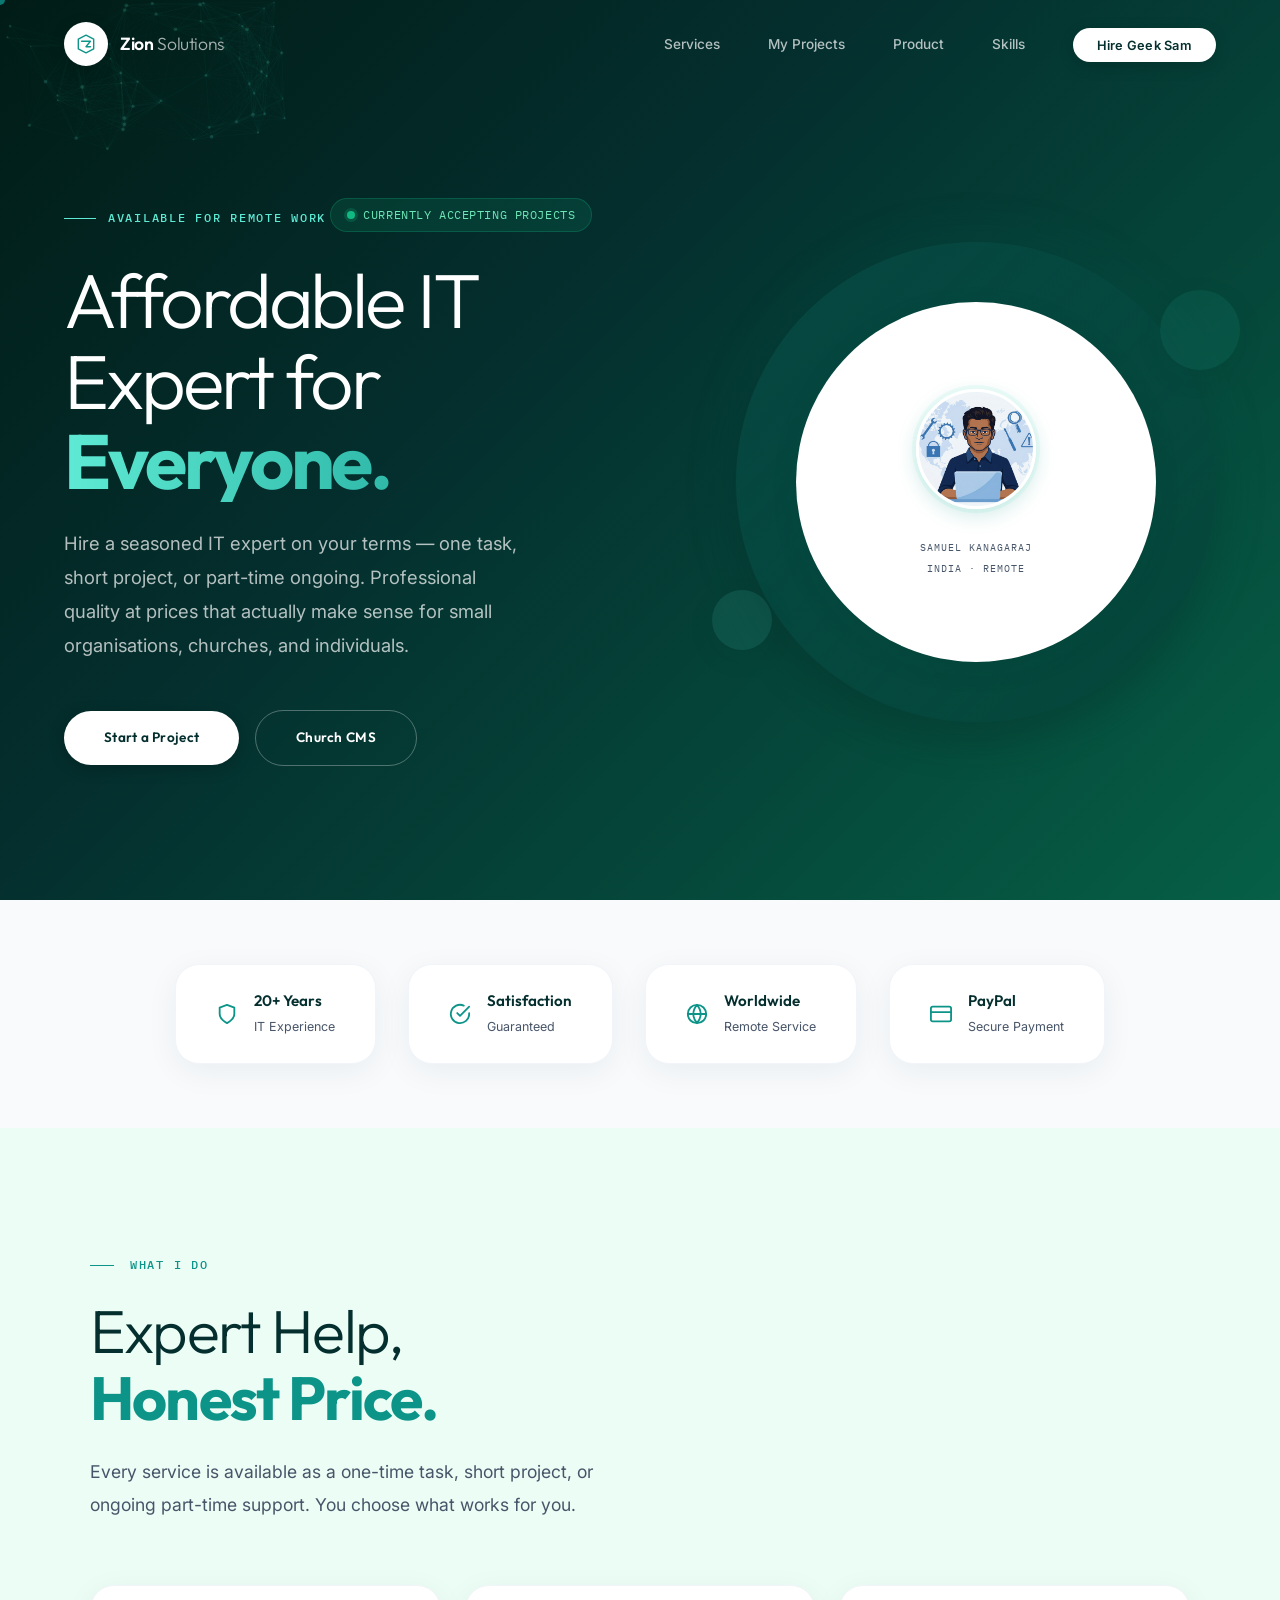
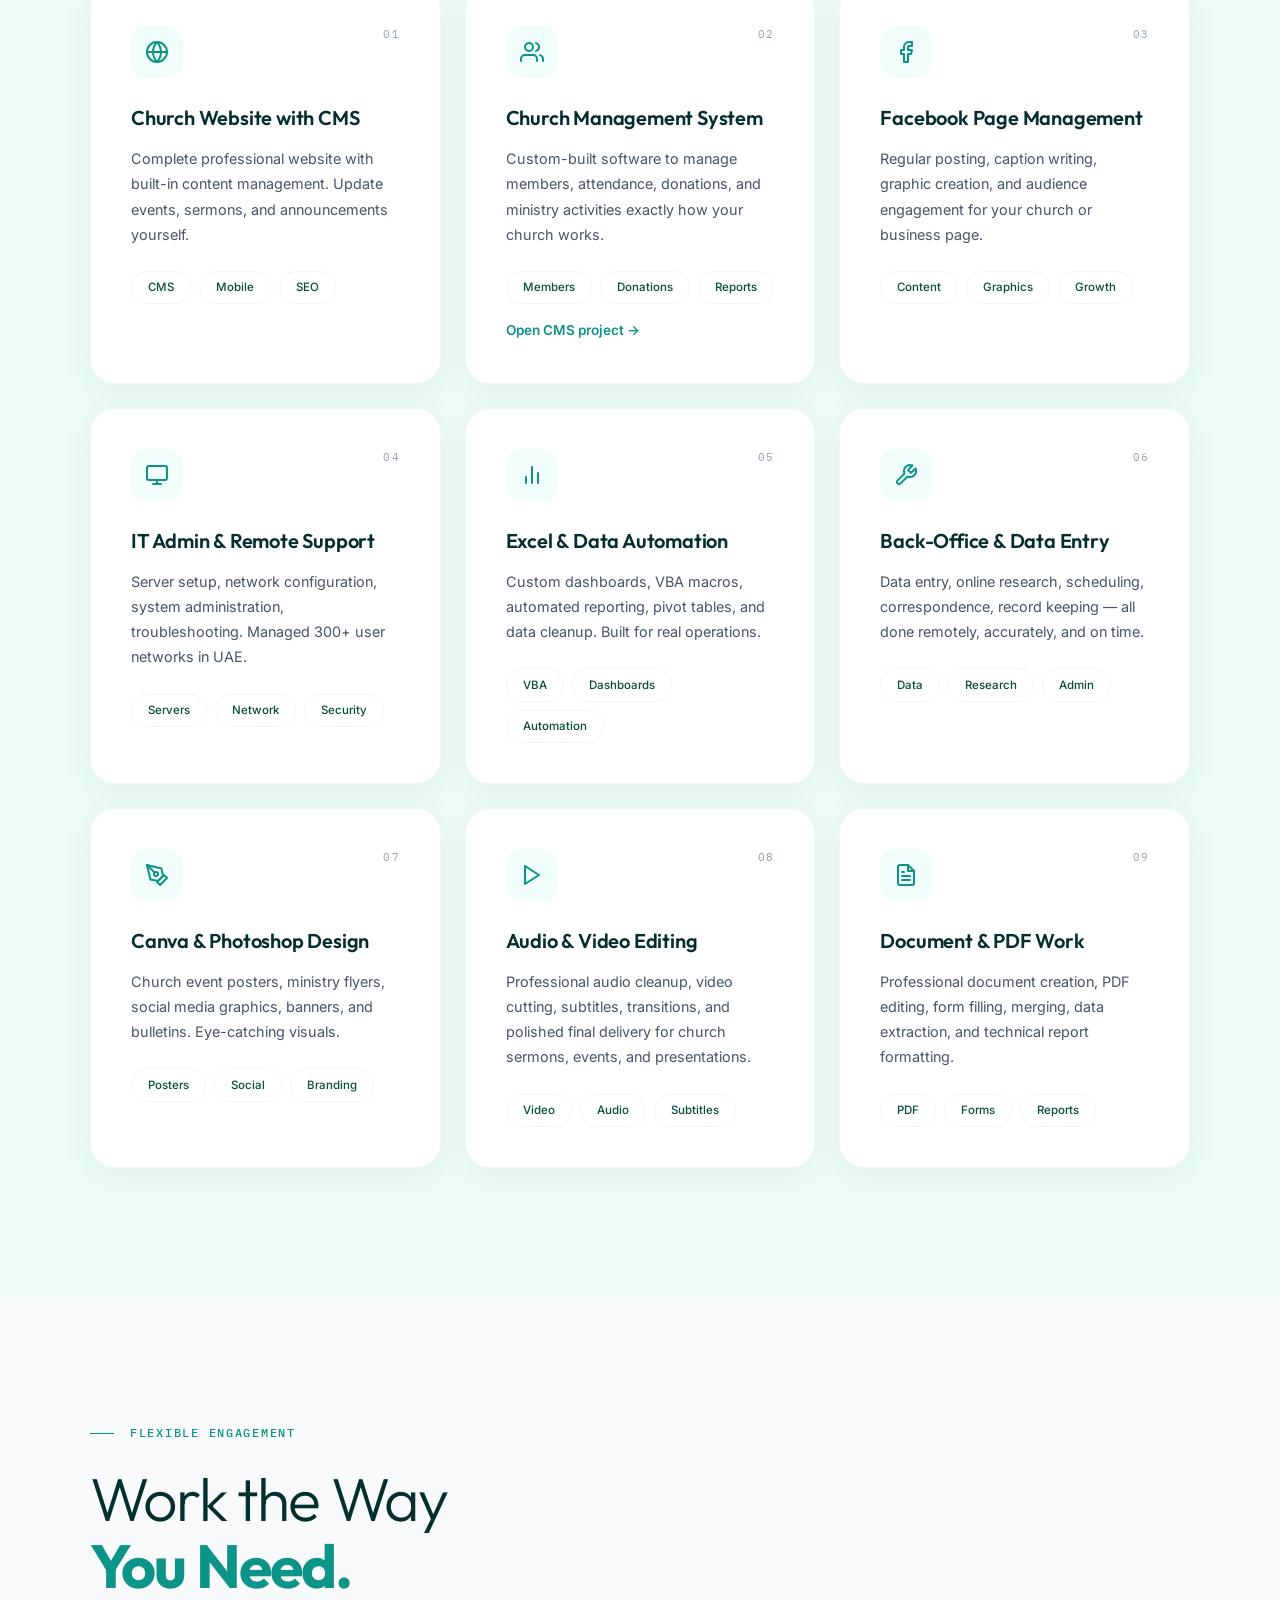
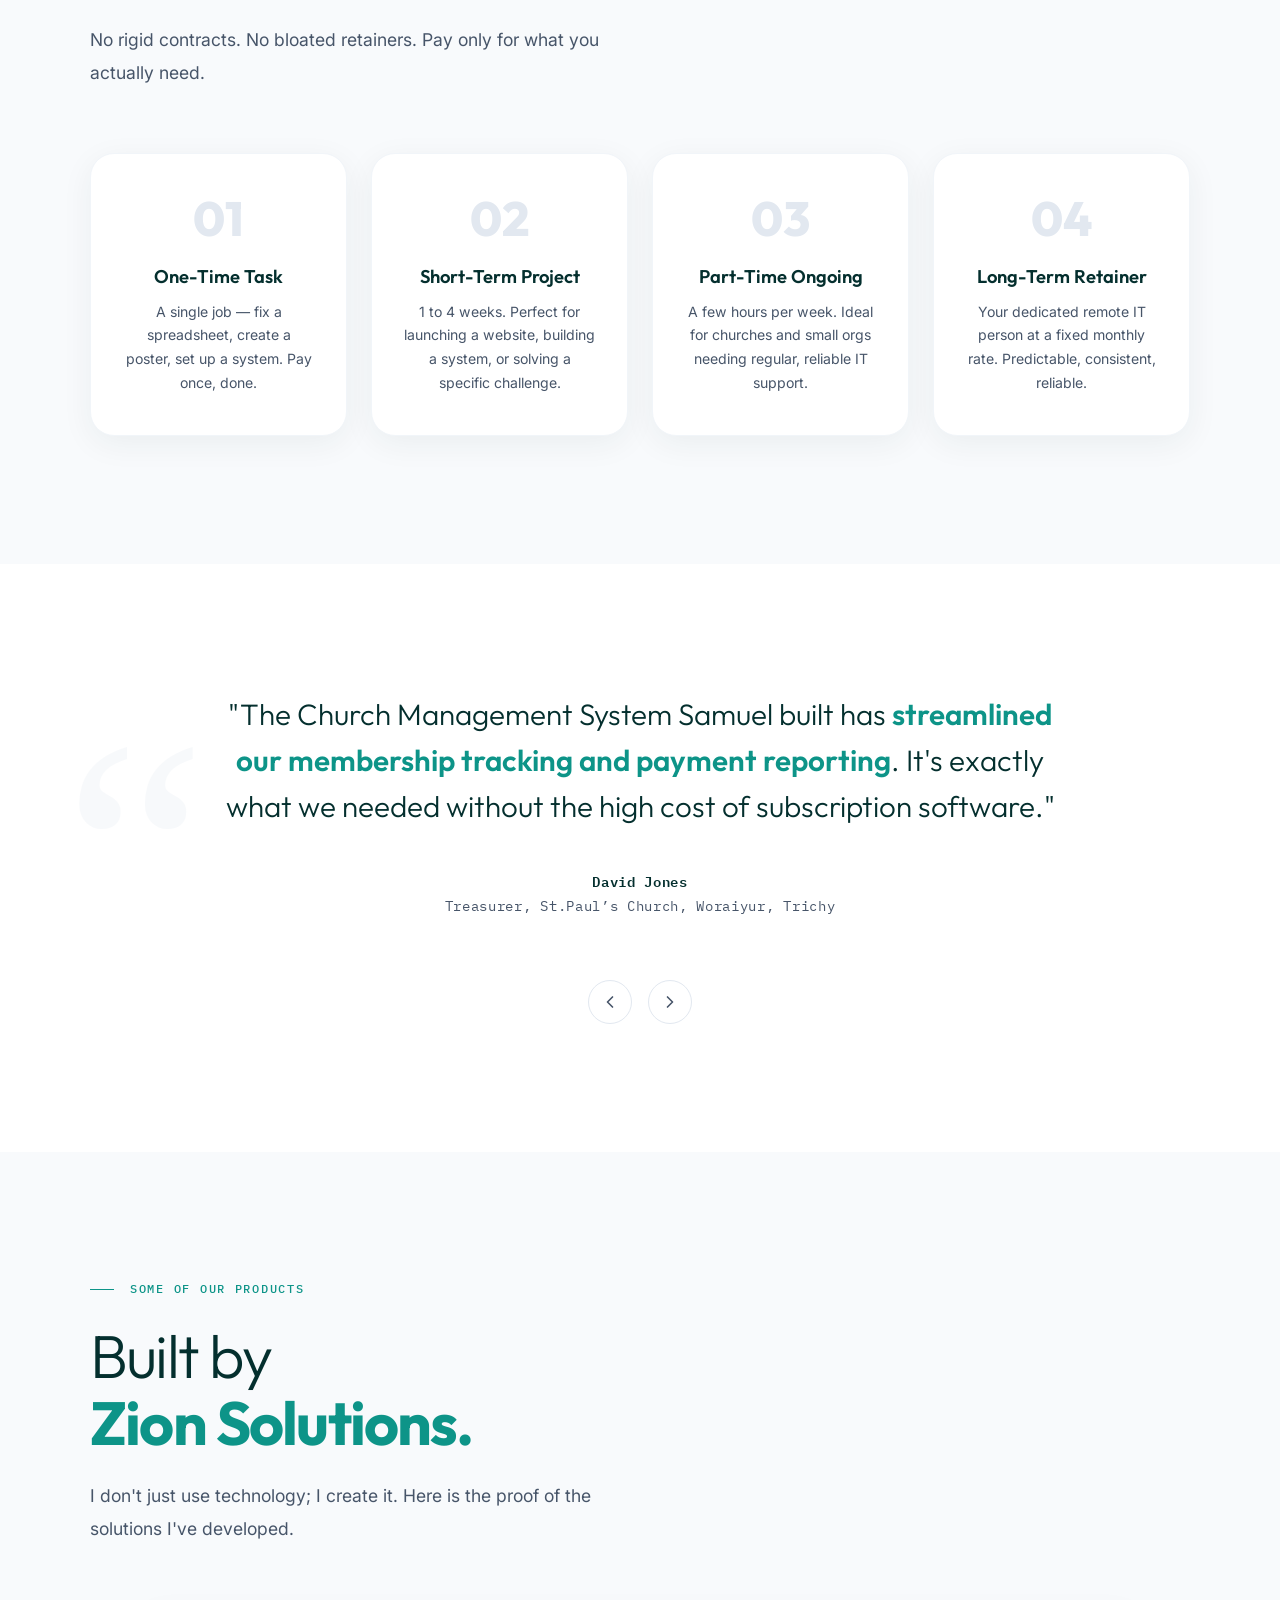
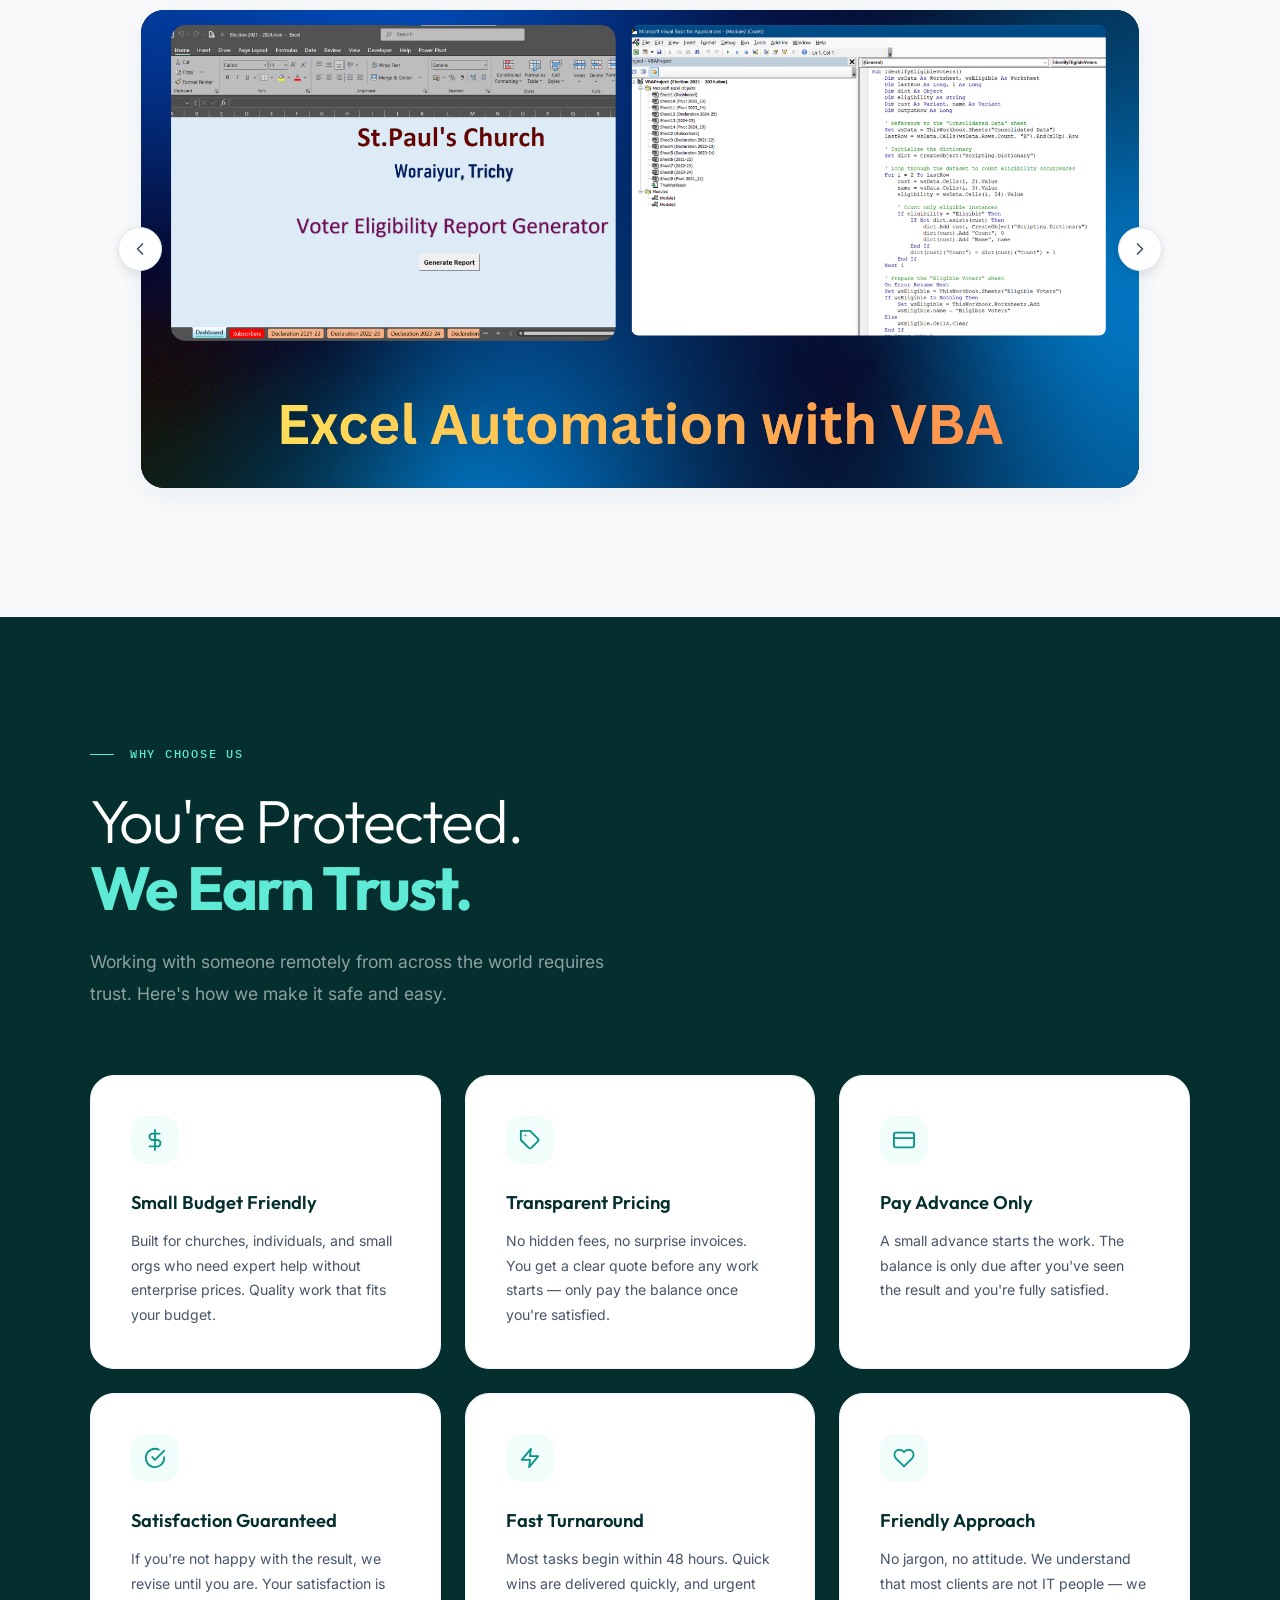
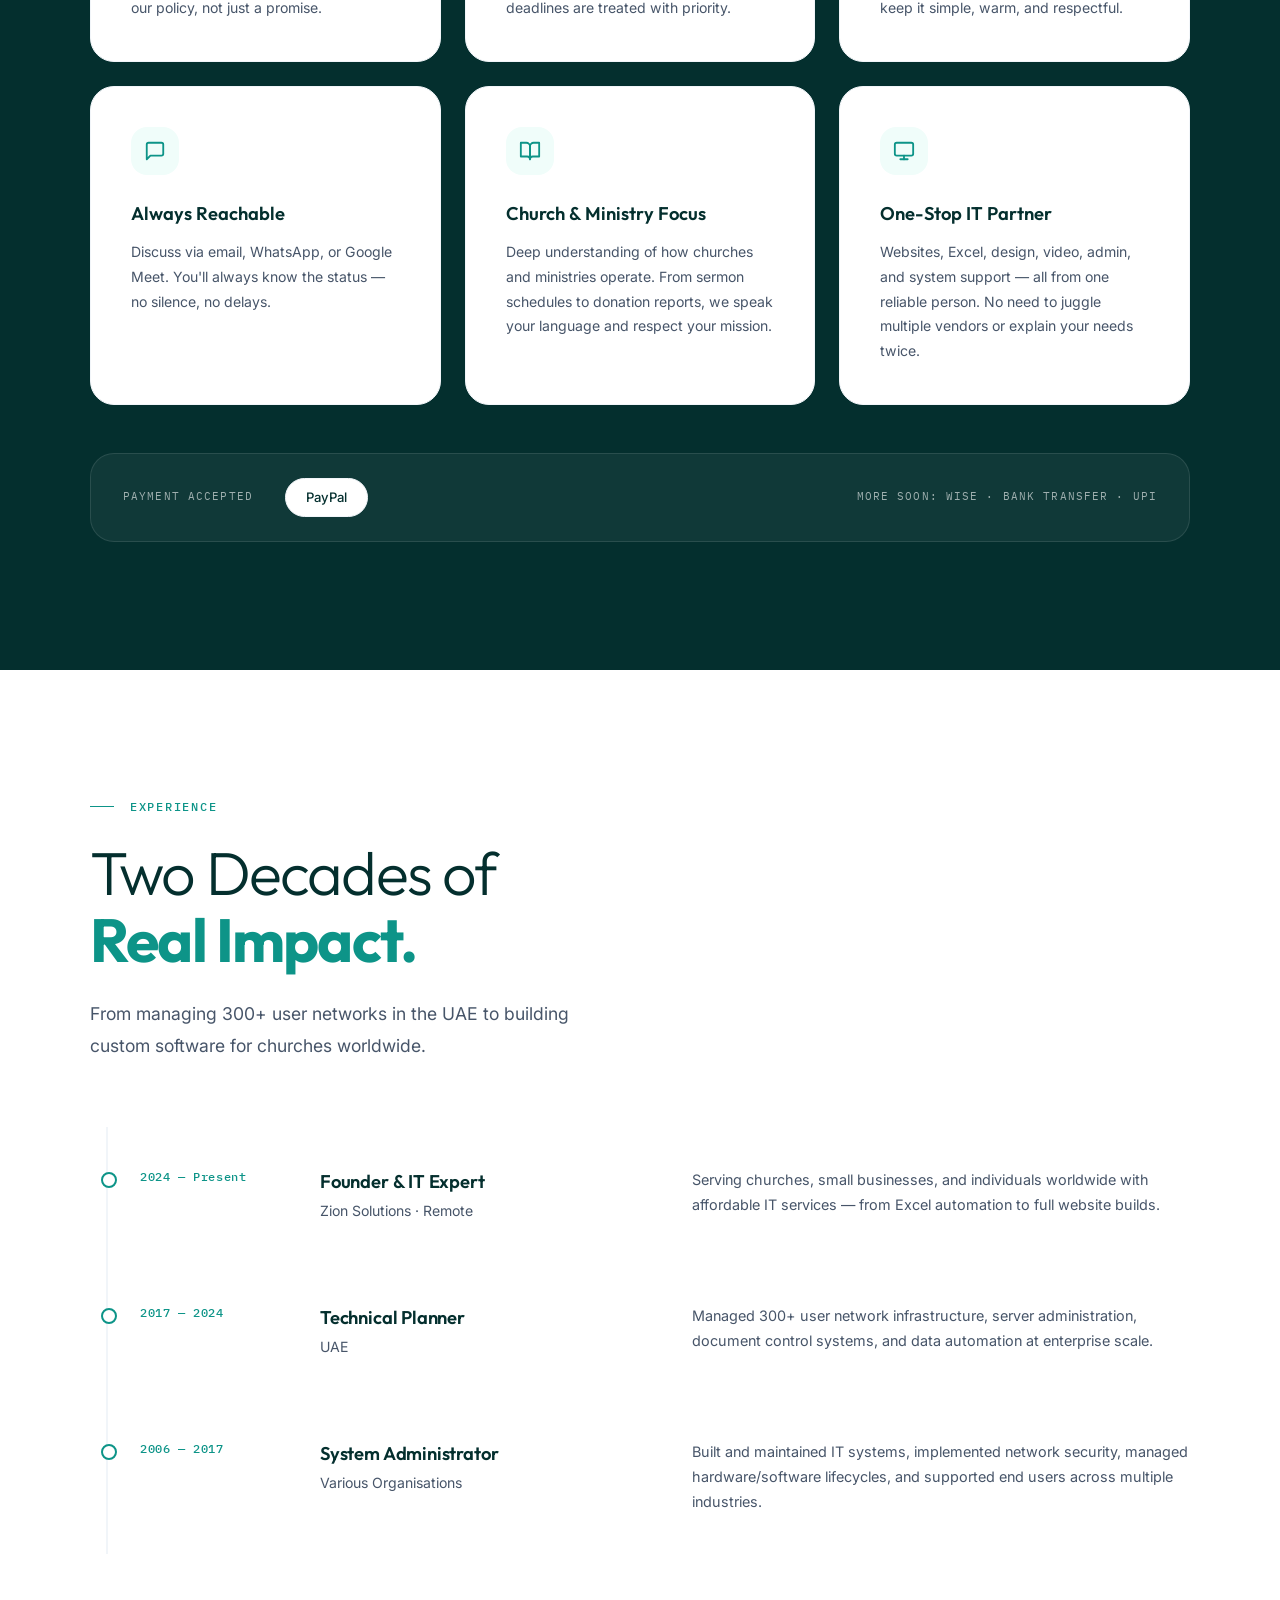
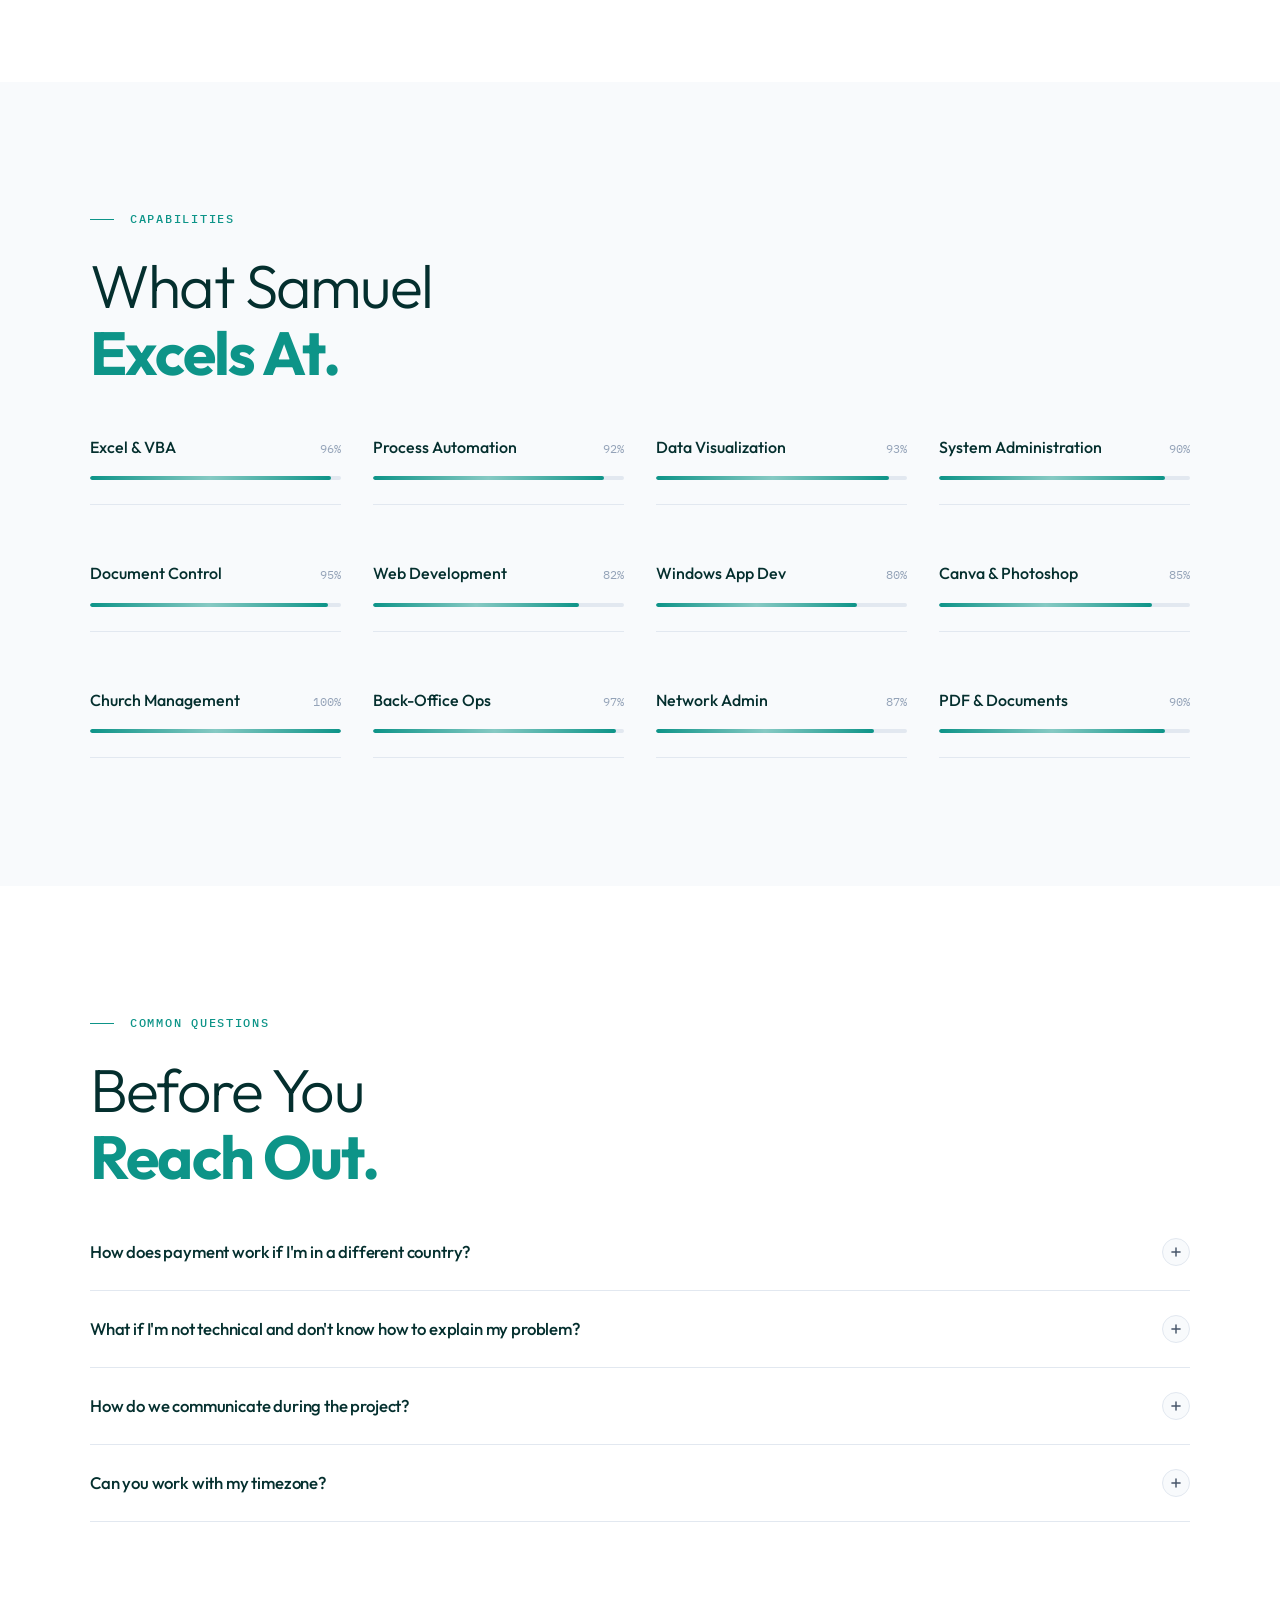
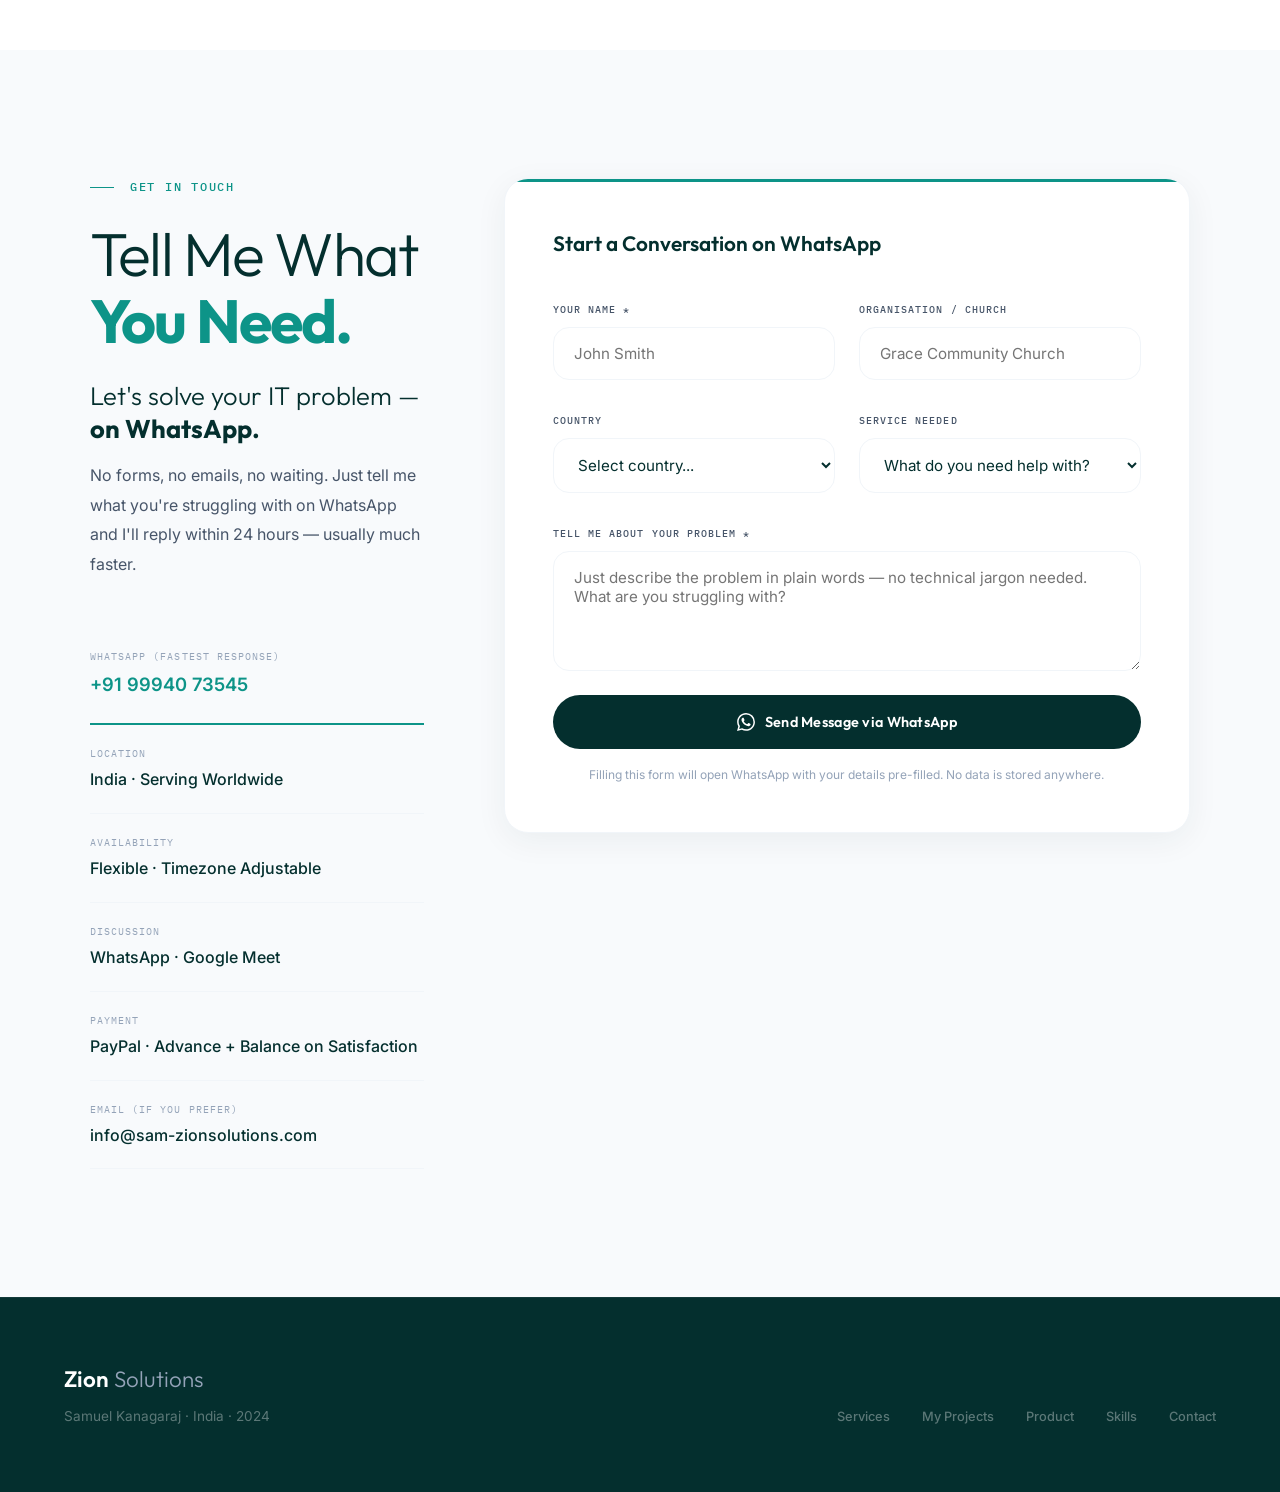
==== index.html @ 9e5f2104 "Open the demo form from a button and sharpen screenshot viewing. Home now links to the CMS project; " ====
<!DOCTYPE html>
<html lang="en">
<head>
<!-- Google tag (gtag.js) -->
<script async src="https://www.googletagmanager.com/gtag/js?id=G-L01Q1EC8TN"></script>
<script>
  window.dataLayer = window.dataLayer || [];
  function gtag(){dataLayer.push(arguments);}
  gtag('js', new Date());

  gtag('config', 'G-L01Q1EC8TN');
</script>
<meta charset="UTF-8">
<meta name="viewport" content="width=device-width, initial-scale=1.0">
<title>Zion Solutions — Samuel Kanagaraj · IT Expert</title>
<meta name="description" content="Affordable remote IT expert for churches, small organizations & individuals. Websites, Excel automation, design, video editing, admin support. 20+ years experience. Based in India, serving worldwide. WhatsApp +91 99940 73545.">
<meta property="og:title" content="Zion Solutions — Affordable IT Expert for Churches & Small Orgs">
<meta property="og:description" content="Hire Samuel Kanagaraj for remote IT services. Church websites, Excel automation, design, video editing. 20+ years experience. Based in India, serving worldwide.">
<meta property="og:type" content="website">
<meta property="og:url" content="https://sam-zionsolutions.com/">
<meta property="og:image" content="https://sam-zionsolutions.com/uploads/logo-face.png">
<meta name="theme-color" content="#042f2e">
<meta name="twitter:card" content="summary_large_image">
<link rel="preconnect" href="https://fonts.googleapis.com">
<link rel="preconnect" href="https://fonts.gstatic.com" crossorigin>
<link href="https://fonts.googleapis.com/css2?family=Outfit:wght@300;400;500;600;700;800&family=Inter:wght@300;400;500;600&family=IBM+Plex+Mono:wght@400;500&display=swap" rel="stylesheet">
<script type="application/ld+json">
{
  "@context": "https://schema.org",
  "@type": "Person",
  "name": "Samuel Kanagaraj",
  "url": "https://sam-zionsolutions.com/",
  "image": "https://sam-zionsolutions.com/uploads/logo-face.png",
  "jobTitle": "IT Expert",
  "description": "Affordable remote IT expert for churches, small organizations & individuals.",
  "address": {
    "@type": "PostalAddress",
    "addressCountry": "India"
  },
  "sameAs": ["https://wa.me/919994073545"]
}
</script>
<style>
:root {
  --paper: #ffffff;
  --paper-deep: #f8fafc;
  --rice: #ffffff;
  --ink: #042f2e;
  --ink-soft: #064e3b;
  --stone: #475569;
  --stone-light: #94a3b8;
  --clay: #0d9488;
  --clay-soft: #f0fdfa;
  --sage: #0f766e;
  --sage-soft: #ecfdf5;
  --sand: #5eead4;
  --border: #e2e8f0;
  --border-light: #f1f5f9;
  --white: #ffffff;
  --shadow: 0 8px 32px rgba(4, 47, 46, 0.06);
  --shadow-hover: 0 16px 48px rgba(4, 47, 46, 0.1);
  --ease-out: cubic-bezier(0.25, 0.46, 0.45, 0.94);
  --ease-spring: cubic-bezier(0.34, 1.56, 0.64, 1);
  --radius: 24px;
  --radius-sm: 16px;
  --radius-pill: 999px;
}

* { margin: 0; padding: 0; box-sizing: border-box; }
html { scroll-behavior: smooth; }
body {
  font-family: 'Inter', sans-serif;
  color: var(--ink);
  background: var(--paper);
  overflow-x: hidden;
  -webkit-font-smoothing: antialiased;
  line-height: 1.6;
}

/* ── CUSTOM CURSOR ── */
.cursor {
  position: fixed; top: 0; left: 0; width: 10px; height: 10px;
  background: var(--clay); border-radius: 50%; pointer-events: none;
  z-index: 9999; mix-blend-mode: difference; transform: translate(-50%,-50%);
  transition: width 0.2s, height 0.2s, background 0.2s;
}
.cursor.hover { width: 36px; height: 36px; background: rgba(255,255,255,0.2); border: 1px solid rgba(255,255,255,0.5); }
@media (pointer: coarse) { .cursor { display: none; } }

::-webkit-scrollbar { width: 6px; }
::-webkit-scrollbar-track { background: var(--paper-deep); }
::-webkit-scrollbar-thumb { background: var(--clay); border-radius: 3px; }

/* ── SCROLL PROGRESS ── */
.scroll-progress { position: fixed; top: 0; left: 0; height: 3px; background: var(--clay); z-index: 1000; width: 0%; transition: width 0.1s; }

/* ── PATTERNED BACKGROUNDS ── */
.alt-paper, .product-section, #contact, .trust-pillars { background-image: radial-gradient(var(--border) 0.8px, transparent 0.8px); background-size: 32px 32px; }

/* ── NAVIGATION ── */
nav {
  position: fixed; top: 0; left: 0; right: 0; z-index: 100;
  padding: 0 5%; height: 88px;
  display: flex; align-items: center; justify-content: space-between;
  transition: all 0.5s var(--ease-out);
  color: var(--white);
}
nav.scrolled {
  background: rgba(255, 255, 255, 0.95);
  backdrop-filter: blur(12px);
  height: 72px;
  box-shadow: 0 1px 0 var(--border-light);
  color: var(--ink);
}
.nav-logo {
  display: flex; align-items: center; gap: 12px; text-decoration: none;
}
.nav-logo-mark {
  width: 44px; height: 44px; border-radius: 50%;
  background: var(--white); display: flex; align-items: center; justify-content: center;
  transition: transform 0.4s var(--ease-spring);
  color: var(--clay);
  box-shadow: 0 4px 16px rgba(0,0,0,0.15);
}
nav.scrolled .nav-logo-mark {
  background: var(--clay); color: var(--paper); box-shadow: none;
}
.nav-logo:hover .nav-logo-mark { transform: scale(1.1) rotate(-8deg); }
.nav-logo-mark svg { width: 22px; height: 22px; }
.nav-logo-text {
  font-family: 'Outfit', sans-serif; font-weight: 600; font-size: 1.1rem;
  letter-spacing: -0.02em; color: var(--white);
  transition: color 0.3s;
}
nav.scrolled .nav-logo-text { color: var(--ink); }
.nav-logo-text span { font-weight: 300; color: rgba(255,255,255,0.65); transition: color 0.3s; }
nav.scrolled .nav-logo-text span { color: var(--stone); }
.nav-links { display: flex; align-items: center; gap: 3rem; list-style: none; }
.nav-links a {
  font-family: 'Inter', sans-serif; font-size: 0.85rem; font-weight: 500;
  color: rgba(255,255,255,0.7); text-decoration: none;
  transition: color 0.3s; position: relative;
}
nav.scrolled .nav-links a { color: var(--stone); }
.nav-links a:hover { color: var(--white); }
nav.scrolled .nav-links a:hover { color: var(--clay); }
.nav-cta {
  background: var(--white); color: var(--ink) !important;
  padding: 0.6rem 1.5rem; border-radius: var(--radius-pill);
  font-weight: 600 !important; font-size: 0.8rem !important;
  letter-spacing: 0.02em;
  transition: all 0.3s var(--ease-out) !important;
  box-shadow: 0 4px 16px rgba(0,0,0,0.15);
}
.nav-cta:hover {
  background: var(--clay); color: var(--white) !important;
  transform: translateY(-2px);
  box-shadow: 0 6px 20px rgba(13, 148, 136, 0.25);
}
nav.scrolled .nav-cta {
  background: var(--ink); color: var(--paper) !important;
  box-shadow: none;
}
nav.scrolled .nav-cta:hover {
  background: var(--clay); color: var(--white) !important;
}

/* ── HERO ── */
.hero {
  min-height: 100vh; padding: 10rem 5% 6rem;
  display: flex; align-items: center; position: relative; overflow: hidden;
  background: linear-gradient(135deg, #011c16 0%, #042f2e 40%, #065f46 100%);
}
#heroCanvas {
  position: absolute; inset: 0; z-index: 0; pointer-events: none; opacity: 0.6;
}
.hero-inner {
  max-width: 1200px; margin: 0 auto; width: 100%;
  display: grid; grid-template-columns: 1.3fr 1fr;
  gap: 6rem; align-items: center; position: relative; z-index: 1;
}
.hero-eyebrow {
  display: inline-flex; align-items: center; gap: 0.75rem;
  font-family: 'IBM Plex Mono', monospace; font-size: 0.72rem;
  font-weight: 500; color: var(--sand); letter-spacing: 0.15em; text-transform: uppercase;
  margin-bottom: 2rem;
}
.hero-eyebrow::before {
  content: ''; width: 32px; height: 1px; background: var(--sand);
}
.live-badge {
  display: inline-flex; align-items: center; gap: 0.5rem;
  background: rgba(16, 185, 129, 0.12); border: 1px solid rgba(16, 185, 129, 0.25);
  padding: 0.4rem 1rem; border-radius: var(--radius-pill); margin-bottom: 1.5rem;
  font-family: 'IBM Plex Mono', monospace; font-size: 0.72rem; color: #6ee7b7;
  letter-spacing: 0.05em; text-transform: uppercase;
}
.live-dot {
  width: 8px; height: 8px; border-radius: 50%; background: #10b981;
  box-shadow: 0 0 0 3px rgba(16, 185, 129, 0.2);
  animation: livePulse 2s infinite;
}
@keyframes livePulse {
  0%, 100% { transform: scale(1); opacity: 1; }
  50% { transform: scale(1.3); opacity: 0.7; }
}
.hero h1 {
  font-family: 'Outfit', sans-serif; font-size: clamp(3rem, 6vw, 5.5rem);
  font-weight: 300; line-height: 1.05; letter-spacing: -0.04em;
  color: var(--white); margin-bottom: 1.5rem;
  will-change: transform;
}
.hero h1 strong {
  font-weight: 700; color: var(--sand); background: linear-gradient(to right, #5eead4, #0d9488); -webkit-background-clip: text; -webkit-text-fill-color: transparent;
  display: block;
}
.hero-desc {
  font-size: 1.15rem; font-weight: 400; color: rgba(255,255,255,0.7);
  line-height: 1.85; max-width: 460px; margin-bottom: 3rem;
}
.hero-actions { display: flex; gap: 1rem; align-items: center; flex-wrap: wrap; }
.btn-pill {
  padding: 1rem 2.5rem; border-radius: var(--radius-pill);
  font-family: 'Outfit', sans-serif; font-size: 0.85rem; font-weight: 600;
  letter-spacing: 0.02em; text-decoration: none; border: none; cursor: pointer;
  transition: all 0.3s var(--ease-out); display: inline-flex; align-items: center; gap: 0.5rem;
  position: relative; overflow: hidden;
}
.btn-pill-clay {
  background: var(--white); color: var(--ink);
  box-shadow: 0 4px 16px rgba(0, 0, 0, 0.2);
}
.btn-pill-clay:hover { background: var(--clay); color: var(--white); transform: translateY(-2px); box-shadow: var(--shadow-hover); }
.btn-pill-outline {
  background: transparent; color: var(--white); border: 1.5px solid rgba(255,255,255,0.3);
}
.btn-pill-outline:hover { border-color: var(--white); color: var(--white); background: rgba(255,255,255,0.08); transform: translateY(-2px); }

.hero-right { position: relative; }
.hero-circle {
  width: 480px; height: 480px; border-radius: 50%;
  background: linear-gradient(135deg, rgba(13, 148, 136, 0.2), rgba(4, 47, 46, 0.4));
  position: relative; display: flex; align-items: center; justify-content: center;
  margin: 0 auto; animation: gentleFloat 8s ease-in-out infinite;
  box-shadow: 0 0 60px rgba(13, 148, 136, 0.1), 0 20px 40px rgba(0,0,0,0.2);
  will-change: transform;
}
@keyframes gentleFloat {
  0%, 100% { transform: translateY(0); }
  50% { transform: translateY(-16px); }
}
.hero-circle-inner {
  width: 360px; height: 360px; border-radius: 50%; background: var(--paper);
  display: flex; flex-direction: column; align-items: center; justify-content: center;
  gap: 1.5rem; box-shadow: var(--shadow);
}
.circle-icon {
  width: 128px; height: 128px; border-radius: 50%; background: var(--clay-soft);
  display: flex; align-items: center; justify-content: center;
  color: var(--clay);
  transition: transform 0.4s var(--ease-spring), box-shadow 0.4s;
}
.profile-img {
  width: 120px;
  height: 120px;
  border-radius: 50%;
  object-fit: cover;
  transition: transform 0.4s var(--ease-spring), box-shadow 0.4s;
  image-rendering: -webkit-optimize-contrast;
  -webkit-backface-visibility: hidden;
  backface-visibility: hidden;
  box-shadow: 0 6px 20px rgba(13, 148, 136, 0.2);
  border: 3px solid var(--paper);
  transform: translateZ(0);
}
.hero-circle-inner:hover .profile-img {
  transform: scale(1.08) translateZ(0);
  box-shadow: 0 10px 30px rgba(13, 148, 136, 0.3);
}
.circle-icon svg { width: 40px; height: 40px; }
.circle-text {
  text-align: center; font-family: 'IBM Plex Mono', monospace; font-size: 0.65rem;
  color: var(--stone); text-transform: uppercase; letter-spacing: 0.1em; line-height: 2;
}
.circle-orb {
  position: absolute; width: 80px; height: 80px; border-radius: 50%; background: rgba(45, 212, 191, 0.08);
  top: 10%; right: -5%; animation: gentleFloat 6s ease-in-out infinite reverse;
  box-shadow: var(--shadow);
}
.circle-orb:nth-child(2) {
  width: 60px; height: 60px; background: rgba(94, 234, 212, 0.1); bottom: 15%; left: -5%; top: auto; right: auto;
  animation-duration: 7s; animation-delay: -2s;
}

/* ── FLOATING CTA ── */
.float-cta {
  position: fixed; bottom: 2rem; right: 2rem; z-index: 200;
  background: var(--clay); color: var(--white);
  padding: 1rem 2.25rem; border-radius: var(--radius-pill);
  font-family: 'Outfit', sans-serif; font-size: 0.9rem; font-weight: 600;
  letter-spacing: 0.02em; text-decoration: none;
  box-shadow: 0 8px 32px rgba(13, 148, 136, 0.3);
  transition: all 0.3s var(--ease-out);
  opacity: 0; transform: translateY(20px) scale(0.5); /* Start smaller and lower */
  pointer-events: none;
  display: inline-flex; align-items: center; gap: 0.5rem;
  transform-origin: bottom right; /* Scale from bottom right */
}
.float-cta.visible {
  opacity: 1; transform: translateY(0) scale(0.7);
  pointer-events: auto;
}
.float-cta:hover {
  background: var(--sage); transform: translateY(-4px) scale(1.05);
  box-shadow: 0 12px 40px rgba(13, 148, 136, 0.4);
}
.float-cta svg { width: 18px; height: 18px; }

/* ── WHATSAPP FLOAT BUTTON ── */
.whatsapp-float {
  position: fixed; bottom: 5.5rem; right: 2rem; z-index: 201;
  background: #25D366; color: #fff;
  padding: 0.85rem 1.75rem; border-radius: var(--radius-pill);
  font-family: 'Outfit', sans-serif; font-size: 0.85rem; font-weight: 600;
  letter-spacing: 0.02em; text-decoration: none;
  box-shadow: 0 6px 24px rgba(37, 211, 102, 0.35); /* Existing shadow */
  transition: all 0.3s var(--ease-out);
  opacity: 0; transform: translateY(20px) scale(0.5); /* Start smaller and lower */
  pointer-events: none;
  display: inline-flex; align-items: center; gap: 0.5rem;
  transform-origin: bottom right; /* Scale from bottom right */
}
.whatsapp-float.visible {
  opacity: 1; transform: translateY(0) scale(0.7);
  pointer-events: auto;
}
.whatsapp-float:hover {
  background: #128C7E; transform: translateY(-4px) scale(1.05);
  box-shadow: 0 10px 32px rgba(37, 211, 102, 0.45);
}
.whatsapp-float svg { width: 20px; height: 20px; }

/* ── BACK TO TOP ── */
.back-top {
  position: fixed; bottom: 2rem; left: 2rem; z-index: 200;
  width: 48px; height: 48px; border-radius: 50%;
  background: var(--white); border: 1px solid var(--border-light);
  display: flex; align-items: center; justify-content: center;
  box-shadow: var(--shadow); cursor: pointer; text-decoration: none;
  transition: all 0.3s var(--ease-out);
  opacity: 0; transform: translateY(20px) scale(0.9);
  pointer-events: none;
}
.back-top.visible { opacity: 1; transform: translateY(0) scale(1); pointer-events: auto; }
.back-top:hover { background: var(--clay); border-color: var(--clay); transform: translateY(-4px); box-shadow: var(--shadow-hover); }
.back-top:hover svg { color: var(--white); }
.back-top svg { width: 20px; height: 20px; color: var(--stone); transition: color 0.2s; }

/* ── TRUST PILLARS ── */
.trust-pillars {
  padding: 4rem 5%; display: flex; justify-content: center; gap: 2rem; flex-wrap: wrap;
  background: var(--paper-deep);
}
.trust-pillar {
  background: var(--white); border: 1px solid var(--border-light); border-radius: var(--radius);
  padding: 1.5rem 2.5rem; display: flex; align-items: center; gap: 1rem;
  box-shadow: var(--shadow); transition: all 0.3s var(--ease-out);
}
.trust-pillar:hover { transform: translateY(-4px); box-shadow: var(--shadow-hover); border-color: var(--sand); }
.trust-pillar svg { width: 22px; height: 22px; color: var(--clay); flex-shrink: 0; }
.trust-pillar-text strong {
  font-family: 'Outfit', sans-serif; font-size: 0.95rem; font-weight: 600; color: var(--ink); display: block;
}
.trust-pillar-text span {
  font-size: 0.78rem; color: var(--stone);
}

/* ── TESTIMONIALS ── */
.testimonial-section { padding: 8rem 5%; background: var(--white); position: relative; overflow: hidden; }
.testimonial-section::before { content: '“'; position: absolute; top: 2rem; left: 5%; font-family: Georgia, serif; font-size: 20rem; color: var(--border-light); opacity: 0.5; }
.testimonial-container { max-width: 850px; margin: 0 auto; position: relative; z-index: 1; }
.testimonial-slider { position: relative; min-height: 240px; }
.testimonial-slide { position: absolute; top: 0; left: 0; width: 100%; opacity: 0; visibility: hidden; transition: all 0.6s var(--ease-out); text-align: center; }
.testimonial-slide.active { opacity: 1; visibility: visible; position: relative; }
.testimonial-quote { font-family: 'Outfit', sans-serif; font-size: clamp(1.4rem, 3vw, 1.85rem); font-weight: 300; line-height: 1.55; color: var(--ink); margin-bottom: 2.5rem; }
.testimonial-quote strong { font-weight: 600; color: var(--clay); }
.testimonial-author { font-family: 'IBM Plex Mono', monospace; font-size: 0.85rem; color: var(--stone); letter-spacing: 0.05em; }
.testimonial-author strong { color: var(--ink); font-weight: 600; display: block; margin-bottom: 0.25rem; }
.testimonial-nav { display: flex; justify-content: center; gap: 1rem; margin-top: 3rem; }
.test-nav-btn { width: 44px; height: 44px; border-radius: 50%; border: 1px solid var(--border); background: var(--white); cursor: pointer; display: flex; align-items: center; justify-content: center; transition: all 0.3s; color: var(--stone); outline: none; }
.test-nav-btn:hover { background: var(--clay); color: var(--white); border-color: var(--clay); transform: translateY(-2px); }

/* ── PRODUCT SHOWCASE ── */
.product-grid { display: grid; grid-template-columns: repeat(auto-fit, minmax(320px, 1fr)); gap: 2rem; margin-top: 4rem; }
.product-card { background: var(--white); border-radius: var(--radius); border: 1px solid var(--border-light); overflow: hidden; box-shadow: var(--shadow); transition: all 0.4s var(--ease-out); }
.product-card:hover { transform: translateY(-8px); box-shadow: var(--shadow-hover); border-color: var(--clay); }
.product-img { width: 100%; height: 200px; background: var(--ink); overflow: hidden; position: relative; border-bottom: 1px solid var(--border-light); }
.product-img img { width: 100%; height: 100%; object-fit: cover; transition: transform 0.6s; opacity: 0.85; }
.product-card:hover .product-img img { transform: scale(1.05); opacity: 1; }
.product-content { padding: 2rem; }
.product-tag { display: inline-block; font-family: 'IBM Plex Mono', monospace; font-size: 0.65rem; font-weight: 600; text-transform: uppercase; color: var(--clay); background: var(--clay-soft); padding: 0.3rem 0.8rem; border-radius: var(--radius-pill); margin-bottom: 1rem; }
.product-card h3 { font-family: 'Outfit', sans-serif; font-size: 1.2rem; font-weight: 600; color: var(--ink); margin-bottom: 0.75rem; }
.product-card p { font-size: 0.88rem; color: var(--stone); line-height: 1.7; margin-bottom: 0; }
/* ── PRODUCT SLIDER ── */
.product-slider-container { max-width: 1000px; margin: 4rem auto 0; position: relative; }
.product-slider { position: relative; min-height: 480px; background: var(--white); border-radius: var(--radius); border: 1px solid var(--border-light); box-shadow: var(--shadow); overflow: hidden; }
.product-slide { position: absolute; inset: 0; opacity: 0; visibility: hidden; transition: all 0.6s ease; display: flex; align-items: center; }
.product-slide.active { opacity: 1; visibility: visible; }
.product-slide-inner { display: grid; grid-template-columns: 1.2fr 1fr; width: 100%; height: 100%; }
.product-slide-img { background: #000; overflow: hidden; display: flex; align-items: center; justify-content: center; }
.product-slide-img img { width: 100%; height: 100%; object-fit: contain; }
.product-slide-content { padding: 4rem; display: flex; flex-direction: column; justify-content: center; }
.product-slide-tag { font-family: 'IBM Plex Mono', monospace; font-size: 0.7rem; color: var(--clay); text-transform: uppercase; letter-spacing: 0.1em; margin-bottom: 1rem; display: block; }
.product-slide h3 { font-family: 'Outfit', sans-serif; font-size: 2rem; font-weight: 700; color: var(--ink); margin-bottom: 1.5rem; line-height: 1.2; }
.product-slide p { font-size: 1rem; color: var(--stone); line-height: 1.8; margin-bottom: 2rem; }
.product-slider-nav {
  position: absolute; top: 50%; left: -22px; right: -22px;
  transform: translateY(-50%);
  display: flex; justify-content: space-between;
  z-index: 10; pointer-events: none;
}
.product-slider-nav .test-nav-btn {
  pointer-events: auto;
  background: var(--white);
  box-shadow: 0 4px 12px rgba(0,0,0,0.1);
}
@media (max-width: 850px) {
  .product-slide-inner { grid-template-columns: 1fr; }
  .product-slide-img { height: 250px; }
  .product-slide-content { padding: 2.5rem; }
  .product-slider { min-height: 600px; }
  .product-slider-nav { left: 0.5rem; right: 0.5rem; bottom: auto; transform: translateY(-50%); }
}

/* ── SECTIONS ── */
section { padding: 8rem 5%; position: relative; }
section .inner { max-width: 1100px; margin: 0 auto; position: relative; z-index: 1; }
.alt-paper { background: var(--paper-deep); }

.section-eyebrow {
  font-family: 'IBM Plex Mono', monospace; font-size: 0.72rem; font-weight: 500;
  color: var(--clay); letter-spacing: 0.15em; text-transform: uppercase;
  margin-bottom: 1.5rem; display: flex; align-items: center; gap: 1rem;
}
.section-eyebrow::before { content: ''; width: 24px; height: 1px; background: var(--clay); }
.section-heading {
  font-family: 'Outfit', sans-serif; font-size: clamp(2.5rem, 5vw, 3.8rem);
  font-weight: 300; line-height: 1.1; letter-spacing: -0.03em; color: var(--ink); margin-bottom: 1.5rem;
}
.section-heading strong { font-weight: 700; color: var(--clay); }
.section-body {
  font-size: 1.1rem; color: var(--stone); line-height: 1.85; max-width: 520px; margin-bottom: 4rem; font-weight: 400;
}

/* Specific section backgrounds for better visual flow */
#services { background: var(--sage-soft); }
.product-section { background: var(--paper-deep); }
.faq-section { background: var(--sage-soft); }
#contact { background: var(--paper-deep); }

/* ── SERVICES ── */
.services-grid {
  display: grid; grid-template-columns: repeat(auto-fit, minmax(300px, 1fr));
  gap: 1.5rem;
}
.service-card {
  background: var(--white); border-radius: var(--radius); padding: 2.5rem;
  border: 1px solid var(--border-light); box-shadow: var(--shadow);
  transition: all 0.5s var(--ease-out); position: relative; overflow: hidden;
}
.service-card::before {
  content: ''; position: absolute; top: 0; left: 0; right: 0; height: 3px; background: var(--clay);
  transform: scaleX(0); transform-origin: left; transition: transform 0.5s var(--ease-out);
}
.service-card:hover::before { transform: scaleX(1); }
.service-card:hover {
  transform: translateY(-8px); box-shadow: 0 20px 40px rgba(13, 148, 136, 0.1); border-color: var(--clay);
}
.service-card-top {
  display: flex; justify-content: space-between; align-items: flex-start; margin-bottom: 1.5rem;
}
.service-card-icon {
  width: 52px; height: 52px; border-radius: var(--radius-sm); background: var(--clay-soft);
  display: flex; align-items: center; justify-content: center; transition: all 0.3s;
}
.service-card:hover .service-card-icon { background: var(--clay); transform: rotate(-6deg) scale(1.1); }
.service-card-icon svg { width: 24px; height: 24px; color: var(--clay); transition: color 0.3s; }
.service-card:hover .service-card-icon svg { color: var(--white); }
.service-card-num {
  font-family: 'IBM Plex Mono', monospace; font-size: 0.7rem; color: var(--stone-light); letter-spacing: 0.1em;
}
.service-card h3 {
  font-family: 'Outfit', sans-serif; font-size: 1.25rem; font-weight: 600; color: var(--ink); margin-bottom: 0.75rem;
  letter-spacing: -0.01em;
}
.service-card p { font-size: 0.9rem; color: var(--stone); line-height: 1.75; margin-bottom: 1.5rem; }
.service-card-tags { display: flex; flex-wrap: wrap; gap: 0.5rem; }
.service-tag {
  background: var(--paper); color: var(--ink-soft); border: 1px solid var(--border-light);
  font-size: 0.72rem; font-weight: 500; padding: 0.4rem 1rem; border-radius: var(--radius-pill);
  transition: all 0.2s;
}
a.service-card { text-decoration: none; color: inherit; display: block; }
.service-card .card-link {
  display: inline-flex; margin-top: 1rem; color: var(--clay); font-weight: 600; font-size: 0.85rem;
}

/* ── ENGAGEMENT ── */
.engage-grid { display: grid; grid-template-columns: repeat(auto-fit, minmax(240px, 1fr)); gap: 1.5rem; }
.engage-card {
  background: var(--white); border-radius: var(--radius); padding: 2.5rem 2rem;
  border: 1px solid var(--border-light); box-shadow: var(--shadow);
  transition: all 0.5s var(--ease-out); text-align: center; position: relative; overflow: hidden;
}
.engage-card::after {
  content: ''; position: absolute; bottom: 0; left: 50%; transform: translateX(-50%) scaleX(0);
  width: 60%; height: 3px; background: var(--clay); border-radius: 3px;
  transition: transform 0.5s var(--ease-out); transform-origin: center;
}
.engage-card:hover::after { transform: translateX(-50%) scaleX(1); }
.engage-card:hover { transform: translateY(-6px); box-shadow: var(--shadow-hover); }
.engage-num {
  font-family: 'Outfit', sans-serif; font-size: 3rem; font-weight: 800; color: var(--border);
  line-height: 1; margin-bottom: 1.25rem; transition: color 0.3s;
}
.engage-card:hover .engage-num { color: var(--clay); }
.engage-card h3 {
  font-family: 'Outfit', sans-serif; font-size: 1.15rem; font-weight: 600; color: var(--ink); margin-bottom: 0.5rem;
}
.engage-card p { font-size: 0.88rem; color: var(--stone); line-height: 1.7; }

/* ── PRODUCT ── */
.product-section .inner { display: grid; grid-template-columns: 1fr 1.15fr; gap: 5rem; align-items: center; }
.product-visual {
  background: var(--ink); border-radius: var(--radius); padding: 2.5rem;
  box-shadow: 0 30px 60px rgba(0,0,0,0.3); position: relative; overflow: hidden; min-height: 420px;
  display: flex; flex-direction: column; justify-content: space-between;
  border: 1px solid rgba(255,255,255,0.1);
}
.product-visual::before {
  content: ''; position: absolute; top: -40%; right: -40%; width: 80%; height: 80%;
  background: radial-gradient(circle, rgba(30, 64, 175, 0.15) 0%, transparent 60%);
  pointer-events: none;
}
.product-mock-header {
  display: flex; align-items: center; gap: 6px; margin-bottom: 2rem; position: relative; z-index: 2;
}
.dot-red, .dot-yellow, .dot-green { width: 10px; height: 10px; border-radius: 50%; }
.dot-red { background: #ff5f56; }
.dot-yellow { background: #ffbd2e; }
.dot-green { background: #27c93f; }
.product-mock-title {
  margin-left: 12px; font-family: 'IBM Plex Mono', monospace; font-size: 0.65rem; color: rgba(255,255,255,0.3); letter-spacing: 0.1em;
}
.product-board {
  display: grid; grid-template-columns: repeat(3, 1fr); gap: 0.75rem; position: relative; z-index: 1;
}
.product-col { padding: 1rem; border-radius: var(--radius-sm); }
.product-col:nth-child(1) { background: rgba(255, 255, 255, 0.06); border: 1px solid rgba(255, 255, 255, 0.08); }
.product-col:nth-child(2) { background: rgba(255, 255, 255, 0.06); border: 1px solid rgba(255, 255, 255, 0.08); }
.product-col:nth-child(3) { background: rgba(255, 255, 255, 0.06); border: 1px solid rgba(255, 255, 255, 0.08); }
.product-col-header {
  font-family: 'IBM Plex Mono', monospace; font-size: 0.62rem; color: rgba(255, 255, 255, 0.5);
  text-transform: uppercase; letter-spacing: 0.1em; margin-bottom: 0.75rem;
}
.product-task {
  font-size: 0.75rem; color: rgba(255, 255, 255, 0.7); padding: 0.55rem 0.75rem;
  background: rgba(255, 255, 255, 0.05); border-radius: 8px; margin-bottom: 0.4rem;
  border-left: 2px solid rgba(255, 255, 255, 0.15); transition: all 0.2s;
}
.product-task:hover { background: rgba(255, 255, 255, 0.1); transform: translateX(3px); }
.product-visual-footer {
  font-family: 'IBM Plex Mono', monospace; font-size: 0.6rem; color: rgba(255, 255, 255, 0.3);
  text-transform: uppercase; letter-spacing: 0.12em; text-align: center; position: relative; z-index: 1;
  margin-top: 1.5rem;
}
.product-badge {
  display: inline-flex; align-items: center; gap: 0.5rem;
  background: var(--sage-soft); color: var(--sage); border-radius: var(--radius-pill);
  font-family: 'IBM Plex Mono', monospace; font-size: 0.7rem; font-weight: 500;
  letter-spacing: 0.08em; text-transform: uppercase; padding: 0.4rem 1rem; margin-bottom: 1.5rem;
}
.product-list { list-style: none; margin: 2.5rem 0; }
.product-list li {
  display: flex; align-items: flex-start; gap: 1rem;
  font-size: 0.95rem; color: var(--ink-soft); padding: 1rem 0;
  border-bottom: 1px solid var(--border-light);
}
.product-list li .dot {
  width: 8px; height: 8px; border-radius: 50%; background: var(--clay); flex-shrink: 0; margin-top: 0.4rem;
  box-shadow: 0 0 0 3px var(--clay-soft);
}

/* ── TRUST ── */
.trust-section { background: var(--ink); position: relative; overflow: hidden; }
.trust-section .section-eyebrow { color: var(--sand); }
.trust-section .section-eyebrow::before { background: var(--sand); }
.trust-section .section-heading { color: var(--paper); }
.trust-section .section-heading strong { color: var(--sand); }
.trust-section .section-body { color: rgba(255, 255, 255, 0.55); }
.trust-grid { display: grid; grid-template-columns: repeat(auto-fit, minmax(260px, 1fr)); gap: 1.5rem; }
.trust-card {
  background: var(--white); border: 1px solid var(--border-light);
  border-radius: var(--radius); padding: 2.5rem; transition: all 0.5s var(--ease-out);
  position: relative; overflow: hidden;
}
.trust-card:hover {
  border-color: var(--clay); transform: translateY(-6px); box-shadow: 0 20px 60px rgba(0,0,0,0.2);
}
.trust-card-icon {
  width: 48px; height: 48px; border-radius: var(--radius-sm); background: var(--clay-soft);
  display: flex; align-items: center; justify-content: center; margin-bottom: 1.5rem;
  transition: all 0.3s;
}
.trust-card:hover .trust-card-icon { background: var(--clay); transform: scale(1.1) rotate(-6deg); }
.trust-card-icon svg { width: 22px; height: 22px; color: var(--clay); transition: color 0.3s; }
.trust-card:hover .trust-card-icon svg { color: var(--white); }
.trust-card h3 {
  font-family: 'Outfit', sans-serif; font-size: 1.15rem; font-weight: 600; color: var(--ink); margin-bottom: 0.75rem;
}
.trust-card p { font-size: 0.88rem; color: var(--stone); line-height: 1.75; }
.trust-payment {
  margin-top: 3rem; padding: 1.5rem 2rem;
  background: rgba(255, 255, 255, 0.05); border: 1px solid rgba(255, 255, 255, 0.1);
  border-radius: var(--radius); display: flex; align-items: center; gap: 2rem; flex-wrap: wrap;
}
.payment-label {
  font-family: 'IBM Plex Mono', monospace; font-size: 0.7rem; color: rgba(255, 255, 255, 0.6);
  text-transform: uppercase; letter-spacing: 0.1em;
}
.payment-pill {
  background: var(--white); border: 1px solid var(--border-light);
  color: var(--ink); padding: 0.5rem 1.25rem; border-radius: var(--radius-pill);
  font-size: 0.82rem; font-weight: 500; transition: all 0.2s;
}
.payment-pill:hover { background: rgba(13, 148, 136, 0.2); border-color: rgba(13, 148, 136, 0.3); }

/* ── FAQ ── */
.faq-section { background: var(--paper); }
.faq-item {
  border-bottom: 1px solid var(--border); transition: all 0.3s;
}
.faq-item:hover { border-bottom-color: var(--clay); }
.faq-question {
  width: 100%;
  text-align: left;
  background: none;
  border: none;
  font: inherit;
  display: flex; align-items: center; justify-content: space-between; gap: 2rem;
  padding: 1.5rem 0; cursor: pointer; user-select: none;
}
.faq-question h3 {
  font-family: 'Outfit', sans-serif; font-size: 1.05rem; font-weight: 500; color: var(--ink); letter-spacing: -0.01em;
}
.faq-icon {
  width: 28px; height: 28px; border-radius: 50%; background: var(--paper-deep);
  border: 1px solid var(--border); display: flex; align-items: center; justify-content: center;
  flex-shrink: 0; transition: all 0.3s var(--ease-out);
}
.faq-icon svg { width: 14px; height: 14px; color: var(--stone); transition: transform 0.3s; }
.faq-item.open .faq-icon { background: var(--clay); border-color: var(--clay); }
.faq-item.open .faq-icon svg { color: var(--white); transform: rotate(45deg); }
.faq-answer {
  max-height: 0; overflow: hidden; transition: max-height 0.5s var(--ease-out), padding 0.5s var(--ease-out);
  padding: 0 0 0 0;
}
.faq-item.open .faq-answer { max-height: 200px; padding: 0 0 1.5rem 0; }
.faq-answer p { font-size: 0.95rem; color: var(--stone); line-height: 1.75; max-width: 640px; }

/* ── EXPERIENCE ── */
.exp-list { border-left: 2px solid var(--border-light); margin-left: 1rem; padding-left: 2rem; }
.exp-row {
  position: relative;
  display: grid; grid-template-columns: 140px 1fr 1.5fr; gap: 2.5rem;
  padding: 2.5rem 0; align-items: start;
  transition: all 0.3s var(--ease-out); opacity: 0; transform: translateY(20px);
}
.exp-row::before {
  content: ''; position: absolute; left: calc(-2rem - 7px); top: 2.8rem; width: 12px; height: 12px;
  background: var(--paper); border: 2px solid var(--clay); border-radius: 50%; z-index: 2;
  transition: all 0.3s;
}
.exp-row:hover::before { background: var(--clay); transform: scale(1.3); }
.exp-row.visible { opacity: 1; transform: translateY(0); }
.exp-row:hover { background: var(--paper-deep); margin: 0 -1rem; padding-left: 1rem; padding-right: 1rem; border-radius: var(--radius-sm); }
.exp-period {
  font-family: 'IBM Plex Mono', monospace; font-size: 0.75rem; color: var(--clay); font-weight: 500; letter-spacing: 0.05em;
}
.exp-role {
  font-family: 'Outfit', sans-serif; font-size: 1.15rem; font-weight: 600; color: var(--ink); letter-spacing: -0.01em;
}
.exp-company { font-size: 0.88rem; color: var(--stone); margin-top: 0.25rem; }
.exp-desc { font-size: 0.9rem; color: var(--stone); line-height: 1.75; }

/* ── SKILLS ── */
.skills-grid { display: grid; grid-template-columns: repeat(auto-fit, minmax(240px, 1fr)); gap: 2rem; }
.skill-item { padding: 1.5rem 0; border-bottom: 1px solid var(--border); opacity: 0; transform: translateY(20px); transition: all 0.7s var(--ease-out); }
.skill-item.visible { opacity: 1; transform: translateY(0); }
.skill-item:hover { border-bottom-color: var(--clay); }
.skill-top { display: flex; justify-content: space-between; align-items: baseline; margin-bottom: 1rem; }
.skill-name { font-family: 'Outfit', sans-serif; font-size: 1rem; font-weight: 500; color: var(--ink); }
.skill-pct { font-family: 'IBM Plex Mono', monospace; font-size: 0.75rem; color: var(--stone-light); }
.skill-bar { height: 4px; background: var(--border); border-radius: 2px; overflow: hidden; position: relative; }
.skill-fill { height: 100%; width: 0; background: var(--clay); border-radius: 2px; transition: width 1.5s var(--ease-out); position: relative; }
.skill-fill::after {
  content: ''; position: absolute; inset: 0; background: linear-gradient(90deg, transparent, rgba(255,255,255,0.5), transparent);
  animation: shimmer 2.5s infinite;
}
@keyframes shimmer { 0% { transform: translateX(-100%); } 100% { transform: translateX(100%); } }

/* ── CONTACT ── */
.contact-grid { display: grid; grid-template-columns: 1fr 1.4fr; gap: 5rem; align-items: start; }
.contact-info h3 {
  font-family: 'Outfit', sans-serif; font-size: 1.6rem; font-weight: 300; color: var(--ink); line-height: 1.3; margin-bottom: 1rem;
}
.contact-info h3 strong { font-weight: 700; }
.contact-info > p { font-size: 1rem; color: var(--stone); line-height: 1.85; margin-bottom: 3rem; }
.contact-block { padding: 1.25rem 0; border-bottom: 1px solid var(--border-light); transition: all 0.3s; cursor: default; }
.contact-block:hover { padding-left: 1rem; border-bottom-color: var(--clay); }
.contact-block-label {
  font-family: 'IBM Plex Mono', monospace; font-size: 0.65rem; color: var(--stone-light); text-transform: uppercase; letter-spacing: 0.1em; margin-bottom: 0.35rem;
}
.contact-block-value { font-size: 1rem; color: var(--ink); font-weight: 500; }

.contact-form {
  background: var(--white); border-radius: var(--radius); padding: 3rem;
  border: 1px solid var(--border-light); box-shadow: var(--shadow); position: relative; overflow: hidden;
}
.contact-form::before {
  content: ''; position: absolute; top: 0; left: 0; right: 0; height: 3px; background: var(--clay);
}
.form-title {
  font-family: 'Outfit', sans-serif; font-size: 1.3rem; font-weight: 600; color: var(--ink); margin-bottom: 2.5rem;
}
.form-row { display: grid; grid-template-columns: 1fr 1fr; gap: 1.5rem; margin-bottom: 0.5rem; }
.form-group { display: flex; flex-direction: column; gap: 0.6rem; margin-bottom: 1.5rem; }
.form-group label {
  font-family: 'IBM Plex Mono', monospace; font-size: 0.65rem; font-weight: 500; color: var(--stone); text-transform: uppercase; letter-spacing: 0.1em;
}
.form-group input, .form-group select, .form-group textarea {
  background: var(--paper); border: 1px solid var(--border-light); border-radius: var(--radius-sm);
  padding: 1rem 1.25rem; font-family: 'Inter', sans-serif; font-size: 0.95rem; color: var(--ink); outline: none;
  transition: all 0.3s var(--ease-out);
}
.form-group input:focus, .form-group select:focus, .form-group textarea:focus {
  border-color: var(--clay); background: var(--white); box-shadow: 0 0 0 4px var(--clay-soft);
}
.form-group textarea { resize: vertical; min-height: 120px; }
.form-submit {
  width: 100%; background: var(--ink); color: var(--paper); border: none; border-radius: var(--radius-pill);
  padding: 1.1rem; font-family: 'Outfit', sans-serif; font-size: 0.9rem; font-weight: 600; letter-spacing: 0.02em;
  cursor: pointer; transition: all 0.3s var(--ease-out);
}
.form-submit:hover { background: var(--clay); transform: translateY(-2px); box-shadow: 0 8px 24px rgba(13, 148, 136, 0.25); }
.form-note { font-size: 0.75rem; color: var(--stone-light); text-align: center; margin-top: 1rem; }
.form-success {
  display: none; background: var(--sage-soft); border: 1px solid var(--sage); border-radius: var(--radius);
  padding: 2.5rem; text-align: center; color: var(--sage);
}
.form-success h4 { font-family: 'Outfit', sans-serif; font-size: 1.2rem; margin-bottom: 0.5rem; }
.form-success p { font-size: 0.9rem; }

/* ── FOOTER ── */
footer {
  background: var(--ink); color: rgba(255, 255, 255, 0.45); padding: 4rem 5%;
  border-top: 1px solid rgba(255, 255, 255, 0.06); display: flex; justify-content: space-between; align-items: flex-end;
  flex-wrap: wrap; gap: 2rem;
}
footer .brand { font-family: 'Outfit', sans-serif; font-size: 1.4rem; font-weight: 600; color: var(--paper); margin-bottom: 0.5rem; }
footer .brand span { font-weight: 300; color: var(--stone-light); }
footer .tagline { font-size: 0.85rem; color: rgba(255, 255, 255, 0.35); }
footer .links { display: flex; gap: 2rem; font-size: 0.8rem; font-weight: 500; }
footer .links a { color: rgba(255, 255, 255, 0.35); text-decoration: none; transition: color 0.3s; }
footer .links a:hover { color: var(--clay); }

/* ── ANIMATIONS ── */
.reveal { opacity: 0; transform: translateY(30px); transition: all 0.8s var(--ease-out); }
.reveal.visible { opacity: 1; transform: translateY(0); }
.stagger[data-delay="1"] { transition-delay: 0.1s; }
.stagger[data-delay="2"] { transition-delay: 0.2s; }
.stagger[data-delay="3"] { transition-delay: 0.3s; }
.stagger[data-delay="4"] { transition-delay: 0.4s; }
.stagger[data-delay="5"] { transition-delay: 0.5s; }
.stagger[data-delay="6"] { transition-delay: 0.6s; }
.stagger[data-delay="7"] { transition-delay: 0.7s; }
.stagger[data-delay="8"] { transition-delay: 0.8s; }
.stagger[data-delay="9"] { transition-delay: 0.9s; }

/* ── RESPONSIVE ── */
@media (max-width: 980px) {
  .hero-inner { grid-template-columns: 1fr; }
  .hero-circle { width: 340px; height: 340px; }
  .hero-circle-inner { width: 260px; height: 260px; }
  .circle-icon { width: 100px; height: 100px; }
  .circle-icon img { width: 92px !important; height: 92px !important; }
  .product-section .inner { grid-template-columns: 1fr; gap: 3rem; }
  .contact-grid { grid-template-columns: 1fr; gap: 3rem; }
  .nav-links { display: none; }
  .exp-row { grid-template-columns: 1fr; gap: 0.5rem; }
  .exp-row:hover { margin: 0; padding-left: 0; padding-right: 0; border-radius: 0; }
  .trust-payment { flex-direction: column; align-items: flex-start; }
  section { padding: 5rem 5%; }
  .form-row { grid-template-columns: 1fr; }
  .services-grid { grid-template-columns: 1fr; }
  .trust-grid { grid-template-columns: 1fr; }
  .engage-grid { grid-template-columns: 1fr; }
  .skills-grid { grid-template-columns: 1fr; }
  footer { flex-direction: column; align-items: flex-start; }
  .float-cta { bottom: 1rem; right: 1rem; left: 1rem; justify-content: center; padding: 0.9rem; }
  .whatsapp-float { bottom: 4.5rem; right: 1rem; left: 1rem; justify-content: center; padding: 0.8rem; font-size: 0.8rem; }
  .float-cta, .whatsapp-float {
    transform-origin: bottom center; /* Adjust origin for centered mobile buttons */
  }
  .float-cta.visible {
    transform: translateY(0) scale(0.8); /* Slightly larger on mobile when minimized */
  }
  .whatsapp-float.visible {
    transform: translateY(0) scale(0.8); /* Slightly larger on mobile when minimized */
  }
  .back-top { left: 1rem; bottom: 8rem; }
  .testimonial-section::before { font-size: 10rem; top: 1rem; }
  .cursor { display: none; }
}
@media (max-width: 640px) {
  .hero { padding: 7rem 5% 4rem; }
  .hero h1 { font-size: 2.6rem; }
  .section-heading { font-size: 2rem; }
  .contact-form { padding: 2rem; }
  .trust-pillars { flex-direction: column; align-items: stretch; }
  .trust-pillar { width: 100%; }
  .faq-question h3 { font-size: 0.95rem; }
}
</style>
</head>
<body>

<!-- SCROLL PROGRESS -->
<div class="scroll-progress" id="scrollProgress"></div>

<!-- CUSTOM CURSOR -->
<div class="cursor" id="cursor" aria-hidden="true"></div>

<!-- NAV -->
<nav id="nav" aria-label="Main Navigation">
  <a href="#" class="nav-logo">
    <div class="nav-logo-mark">
      <svg viewBox="0 0 40 40" fill="none" stroke="currentColor" stroke-width="2.5" stroke-linecap="round" stroke-linejoin="round">
        <path d="M20 4 L34 11 L34 29 L20 36 L6 29 L6 11 Z"/>
        <path d="M12 15 L28 15 L20 25 L28 25"/>
      </svg>
    </div>
    <div class="nav-logo-text">Zion<span> Solutions</span></div>
  </a>
  <ul class="nav-links">
    <li><a href="#services">Services</a></li>
    <li><a href="my-projects/">My Projects</a></li>
    <li><a href="#product">Product</a></li>
    <li><a href="#skills">Skills</a></li>
    <li><a href="#contact" class="nav-cta">Hire Geek Sam</a></li>
  </ul>
</nav>

<!-- FLOATING CTA -->
<a href="#contact" class="float-cta" id="floatCta">
  <svg viewBox="0 0 24 24" fill="none" stroke="currentColor" stroke-width="2" stroke-linecap="round" stroke-linejoin="round"><path d="M21 15a2 2 0 0 1-2 2H7l-4 4V5a2 2 0 0 1 2-2h14a2 2 0 0 1 2 2z"/></svg>
  Hire Geek Sam
</a>

<!-- WHATSAPP FLOATING BUTTON -->
<a href="https://wa.me/919994073545?text=Hi%20Samuel%2C%20I%20saw%20your%20website%20and%20need%20help%20with%20" class="whatsapp-float" id="whatsappFloat" target="_blank" rel="noopener noreferrer" aria-label="Chat on WhatsApp">
  <svg viewBox="0 0 24 24" fill="currentColor"><path d="M17.472 14.382c-.297-.149-1.758-.867-2.03-.967-.273-.099-.471-.148-.67.15-.197.297-.767.966-.94 1.164-.173.199-.347.223-.644.075-.297-.15-1.255-.463-2.39-1.475-.883-.788-1.48-1.761-1.653-2.059-.173-.297-.018-.458.13-.606.134-.133.298-.347.446-.52.149-.174.198-.298.298-.497.099-.198.05-.371-.025-.52-.075-.149-.669-1.612-.916-2.207-.242-.579-.487-.5-.669-.51-.173-.008-.371-.01-.57-.01-.198 0-.52.074-.792.372-.272.297-1.04 1.016-1.04 2.479 0 1.462 1.065 2.875 1.213 3.074.149.198 2.096 3.2 5.077 4.487.709.306 1.262.489 1.694.625.712.227 1.36.195 1.871.118.571-.085 1.758-.719 2.006-1.413.248-.694.248-1.289.173-1.413-.074-.124-.272-.198-.57-.347m-5.421 7.403h-.004a9.87 9.87 0 01-5.031-1.378l-.361-.214-3.741.982.998-3.648-.235-.374a9.86 9.86 0 01-1.51-5.26c.001-5.45 4.436-9.884 9.888-9.884 2.64 0 5.122 1.03 6.988 2.898a9.825 9.825 0 012.893 6.994c-.003 5.45-4.437 9.884-9.885 9.884m8.413-18.297A11.815 11.815 0 0012.05 0C5.495 0 .16 5.335.157 11.892c0 2.096.547 4.142 1.588 5.945L.057 24l6.305-1.654a11.882 11.882 0 005.683 1.448h.005c6.554 0 11.89-5.335 11.893-11.893a11.821 11.821 0 00-3.48-8.413Z"/></svg>
  Chat on WhatsApp
</a>

<!-- BACK TO TOP -->
<a href="#" class="back-top" id="backTop" aria-label="Back to top">
  <svg viewBox="0 0 24 24" fill="none" stroke="currentColor" stroke-width="2.5" stroke-linecap="round" stroke-linejoin="round"><polyline points="18 15 12 9 6 15"/></svg>
</a>

<main>
<!-- HERO -->
<section class="hero">
  <canvas id="heroCanvas"></canvas>
  <div class="hero-inner">
    <div>
      <div class="hero-eyebrow">Available for Remote Work</div>
      <div class="live-badge"><div class="live-dot"></div> Currently Accepting Projects</div>
      <h1 id="heroTitle">Affordable IT Expert for <strong>Everyone.</strong></h1>
      <p class="hero-desc">
        Hire a seasoned IT expert on your terms — one task, short project, or part-time ongoing. Professional quality at prices that actually make sense for small organisations, churches, and individuals.
      </p>
      <div class="hero-actions">
        <a href="#contact" class="btn-pill btn-pill-clay">Start a Project</a>
        <a href="my-projects/church-cms/?demo=1" class="btn-pill btn-pill-outline">Church CMS</a>
      </div>
    </div>
    <div class="hero-right">
      <div class="hero-circle" id="heroCircle">
        <div class="circle-orb"></div>
        <div class="circle-orb"></div>
        <div class="hero-circle-inner">
          <div class="circle-icon">
            <img src="uploads/logo-face.png" alt="Samuel Kanagaraj" class="profile-img" fetchpriority="high">
          </div>
          <div class="circle-text">
            Samuel Kanagaraj<br>India · Remote
          </div>
        </div>
      </div>
    </div>
  </div>
</section>

<!-- TRUST PILLARS -->
<div class="trust-pillars">
  <div class="trust-pillar">
    <svg viewBox="0 0 24 24" fill="none" stroke="currentColor" stroke-width="2" stroke-linecap="round" stroke-linejoin="round"><path d="M12 22s8-4 8-10V5l-8-3-8 3v7c0 6 8 10 8 10z"/></svg>
    <div class="trust-pillar-text"><strong>20+ Years</strong><span>IT Experience</span></div>
  </div>
  <div class="trust-pillar">
    <svg viewBox="0 0 24 24" fill="none" stroke="currentColor" stroke-width="2" stroke-linecap="round" stroke-linejoin="round"><path d="M22 11.08V12a10 10 0 1 1-5.93-9.14"/><polyline points="22 4 12 14.01 9 11.01"/></svg>
    <div class="trust-pillar-text"><strong>Satisfaction</strong><span>Guaranteed</span></div>
  </div>
  <div class="trust-pillar">
    <svg viewBox="0 0 24 24" fill="none" stroke="currentColor" stroke-width="2" stroke-linecap="round" stroke-linejoin="round"><circle cx="12" cy="12" r="10"/><line x1="2" y1="12" x2="22" y2="12"/><path d="M12 2a15.3 15.3 0 0 1 4 10 15.3 15.3 0 0 1-4 10 15.3 15.3 0 0 1-4-10 15.3 15.3 0 0 1 4-10z"/></svg>
    <div class="trust-pillar-text"><strong>Worldwide</strong><span>Remote Service</span></div>
  </div>
  <div class="trust-pillar">
    <svg viewBox="0 0 24 24" fill="none" stroke="currentColor" stroke-width="2" stroke-linecap="round" stroke-linejoin="round"><rect x="1" y="4" width="22" height="16" rx="2" ry="2"/><line x1="1" y1="10" x2="23" y2="10"/></svg>
    <div class="trust-pillar-text"><strong>PayPal</strong><span>Secure Payment</span></div>
  </div>
</div>

<!-- SERVICES -->
<section id="services">
  <div class="inner">
    <div class="section-eyebrow">What I Do</div>
    <h2 class="section-heading reveal">Expert Help,<br><strong>Honest Price.</strong></h2>
    <p class="section-body reveal">Every service is available as a one-time task, short project, or ongoing part-time support. You choose what works for you.</p>

    <div class="services-grid reveal">
      <div class="service-card stagger" data-delay="1">
        <div class="service-card-top">
          <div class="service-card-icon">
            <svg viewBox="0 0 24 24" fill="none" stroke="currentColor" stroke-width="2" stroke-linecap="round" stroke-linejoin="round"><circle cx="12" cy="12" r="10"/><line x1="2" y1="12" x2="22" y2="12"/><path d="M12 2a15.3 15.3 0 0 1 4 10 15.3 15.3 0 0 1-4 10 15.3 15.3 0 0 1-4-10 15.3 15.3 0 0 1 4-10z"/></svg>
          </div>
          <span class="service-card-num">01</span>
        </div>
        <h3>Church Website with CMS</h3>
        <p>Complete professional website with built-in content management. Update events, sermons, and announcements yourself.</p>
        <div class="service-card-tags"><span class="service-tag">CMS</span><span class="service-tag">Mobile</span><span class="service-tag">SEO</span></div>
      </div>
      <a class="service-card stagger" data-delay="2" href="my-projects/church-cms/">
        <div class="service-card-top">
          <div class="service-card-icon">
            <svg viewBox="0 0 24 24" fill="none" stroke="currentColor" stroke-width="2" stroke-linecap="round" stroke-linejoin="round"><path d="M17 21v-2a4 4 0 0 0-4-4H5a4 4 0 0 0-4 4v2"/><circle cx="9" cy="7" r="4"/><path d="M23 21v-2a4 4 0 0 0-3-3.87"/><path d="M16 3.13a4 4 0 0 1 0 7.75"/></svg>
          </div>
          <span class="service-card-num">02</span>
        </div>
        <h3>Church Management System</h3>
        <p>Custom-built software to manage members, attendance, donations, and ministry activities exactly how your church works.</p>
        <div class="service-card-tags"><span class="service-tag">Members</span><span class="service-tag">Donations</span><span class="service-tag">Reports</span></div>
        <span class="card-link">Open CMS project →</span>
      </a>
      <div class="service-card stagger" data-delay="3">
        <div class="service-card-top">
          <div class="service-card-icon">
            <svg viewBox="0 0 24 24" fill="none" stroke="currentColor" stroke-width="2" stroke-linecap="round" stroke-linejoin="round"><path d="M18 2h-3a5 5 0 0 0-5 5v3H7v4h3v8h4v-8h3l1-4h-4V7a1 1 0 0 1 1-1h3z"/></svg>
          </div>
          <span class="service-card-num">03</span>
        </div>
        <h3>Facebook Page Management</h3>
        <p>Regular posting, caption writing, graphic creation, and audience engagement for your church or business page.</p>
        <div class="service-card-tags"><span class="service-tag">Content</span><span class="service-tag">Graphics</span><span class="service-tag">Growth</span></div>
      </div>
      <div class="service-card stagger" data-delay="4">
        <div class="service-card-top">
          <div class="service-card-icon">
            <svg viewBox="0 0 24 24" fill="none" stroke="currentColor" stroke-width="2" stroke-linecap="round" stroke-linejoin="round"><rect x="2" y="3" width="20" height="14" rx="2" ry="2"/><line x1="8" y1="21" x2="16" y2="21"/><line x1="12" y1="17" x2="12" y2="21"/></svg>
          </div>
          <span class="service-card-num">04</span>
        </div>
        <h3>IT Admin & Remote Support</h3>
        <p>Server setup, network configuration, system administration, troubleshooting. Managed 300+ user networks in UAE.</p>
        <div class="service-card-tags"><span class="service-tag">Servers</span><span class="service-tag">Network</span><span class="service-tag">Security</span></div>
      </div>
      <div class="service-card stagger" data-delay="5">
        <div class="service-card-top">
          <div class="service-card-icon">
            <svg viewBox="0 0 24 24" fill="none" stroke="currentColor" stroke-width="2" stroke-linecap="round" stroke-linejoin="round"><line x1="18" y1="20" x2="18" y2="10"/><line x1="12" y1="20" x2="12" y2="4"/><line x1="6" y1="20" x2="6" y2="14"/></svg>
          </div>
          <span class="service-card-num">05</span>
        </div>
        <h3>Excel & Data Automation</h3>
        <p>Custom dashboards, VBA macros, automated reporting, pivot tables, and data cleanup. Built for real operations.</p>
        <div class="service-card-tags"><span class="service-tag">VBA</span><span class="service-tag">Dashboards</span><span class="service-tag">Automation</span></div>
      </div>
      <div class="service-card stagger" data-delay="6">
        <div class="service-card-top">
          <div class="service-card-icon">
            <svg viewBox="0 0 24 24" fill="none" stroke="currentColor" stroke-width="2" stroke-linecap="round" stroke-linejoin="round"><path d="M14.7 6.3a1 1 0 0 0 0 1.4l1.6 1.6a1 1 0 0 0 1.4 0l3.77-3.77a6 6 0 0 1-7.94 7.94l-6.91 6.91a2.12 2.12 0 0 1-3-3l6.91-6.91a6 6 0 0 1 7.94-7.94l-3.76 3.76z"/></svg>
          </div>
          <span class="service-card-num">06</span>
        </div>
        <h3>Back-Office & Data Entry</h3>
        <p>Data entry, online research, scheduling, correspondence, record keeping — all done remotely, accurately, and on time.</p>
        <div class="service-card-tags"><span class="service-tag">Data</span><span class="service-tag">Research</span><span class="service-tag">Admin</span></div>
      </div>
      <div class="service-card stagger" data-delay="7">
        <div class="service-card-top">
          <div class="service-card-icon">
            <svg viewBox="0 0 24 24" fill="none" stroke="currentColor" stroke-width="2" stroke-linecap="round" stroke-linejoin="round"><path d="M12 19l7-7 3 3-7 7-3-3z"/><path d="M18 13l-1.5-7.5L2 2l3.5 14.5L13 18l5-5z"/><path d="M2 2l7.586 7.586"/><circle cx="11" cy="11" r="2"/></svg>
          </div>
          <span class="service-card-num">07</span>
        </div>
        <h3>Canva & Photoshop Design</h3>
        <p>Church event posters, ministry flyers, social media graphics, banners, and bulletins. Eye-catching visuals.</p>
        <div class="service-card-tags"><span class="service-tag">Posters</span><span class="service-tag">Social</span><span class="service-tag">Branding</span></div>
      </div>
      <div class="service-card stagger" data-delay="8">
        <div class="service-card-top">
          <div class="service-card-icon">
            <svg viewBox="0 0 24 24" fill="none" stroke="currentColor" stroke-width="2" stroke-linecap="round" stroke-linejoin="round"><polygon points="5 3 19 12 5 21 5 3"/></svg>
          </div>
          <span class="service-card-num">08</span>
        </div>
        <h3>Audio & Video Editing</h3>
        <p>Professional audio cleanup, video cutting, subtitles, transitions, and polished final delivery for church sermons, events, and presentations.</p>
        <div class="service-card-tags"><span class="service-tag">Video</span><span class="service-tag">Audio</span><span class="service-tag">Subtitles</span></div>
      </div>
      <div class="service-card stagger" data-delay="9">
        <div class="service-card-top">
          <div class="service-card-icon">
            <svg viewBox="0 0 24 24" fill="none" stroke="currentColor" stroke-width="2" stroke-linecap="round" stroke-linejoin="round"><path d="M14 2H6a2 2 0 0 0-2 2v16a2 2 0 0 0 2 2h12a2 2 0 0 0 2-2V8z"/><polyline points="14 2 14 8 20 8"/><line x1="16" y1="13" x2="8" y2="13"/><line x1="16" y1="17" x2="8" y2="17"/><polyline points="10 9 9 9 8 9"/></svg>
          </div>
          <span class="service-card-num">09</span>
        </div>
        <h3>Document & PDF Work</h3>
        <p>Professional document creation, PDF editing, form filling, merging, data extraction, and technical report formatting.</p>
        <div class="service-card-tags"><span class="service-tag">PDF</span><span class="service-tag">Forms</span><span class="service-tag">Reports</span></div>
      </div>
    </div>
  </div>
</section>

<!-- ENGAGEMENT -->
<section class="alt-paper">
  <div class="inner">
    <div class="section-eyebrow">Flexible Engagement</div>
    <h2 class="section-heading reveal">Work the Way<br><strong>You Need.</strong></h2>
    <p class="section-body reveal">No rigid contracts. No bloated retainers. Pay only for what you actually need.</p>
    <div class="engage-grid reveal">
      <div class="engage-card stagger" data-delay="1">
        <div class="engage-num">01</div>
        <h3>One-Time Task</h3>
        <p>A single job — fix a spreadsheet, create a poster, set up a system. Pay once, done.</p>
      </div>
      <div class="engage-card stagger" data-delay="2">
        <div class="engage-num">02</div>
        <h3>Short-Term Project</h3>
        <p>1 to 4 weeks. Perfect for launching a website, building a system, or solving a specific challenge.</p>
      </div>
      <div class="engage-card stagger" data-delay="3">
        <div class="engage-num">03</div>
        <h3>Part-Time Ongoing</h3>
        <p>A few hours per week. Ideal for churches and small orgs needing regular, reliable IT support.</p>
      </div>
      <div class="engage-card stagger" data-delay="4">
        <div class="engage-num">04</div>
        <h3>Long-Term Retainer</h3>
        <p>Your dedicated remote IT person at a fixed monthly rate. Predictable, consistent, reliable.</p>
      </div>
    </div>
  </div>
</section>

<!-- TESTIMONIALS -->
<section class="testimonial-section reveal">
  <div class="testimonial-container">
    <div class="testimonial-slider" id="testimonialSlider">
      <div class="testimonial-slide active">
        <p class="testimonial-quote">"The Church Management System Samuel built has <strong>streamlined our membership tracking and payment reporting</strong>. It's exactly what we needed without the high cost of subscription software."</p>
        <div class="testimonial-author"><strong>David Jones</strong>Treasurer, St.Paul’s Church, Woraiyur, Trichy</div>
      </div>
      <div class="testimonial-slide">
        <p class="testimonial-quote">"Our new church website is fantastic! Congregation members can now <strong>access sermons and events</strong> easily on their phones. The content management is incredibly simple."</p>
        <div class="testimonial-author"><strong>Devakumar</strong>PCC Member, St.Paul’s Church, Woraiyur, Trichy</div>
      </div>
    </div>
    <div class="testimonial-nav">
      <button class="test-nav-btn" onclick="prevTestimonial()" aria-label="Previous testimonial">
        <svg viewBox="0 0 24 24" fill="none" stroke="currentColor" stroke-width="2" stroke-linecap="round" stroke-linejoin="round" width="20" height="20"><polyline points="15 18 9 12 15 6"/></svg>
      </button>
      <button class="test-nav-btn" onclick="nextTestimonial()" aria-label="Next testimonial">
        <svg viewBox="0 0 24 24" fill="none" stroke="currentColor" stroke-width="2" stroke-linecap="round" stroke-linejoin="round" width="20" height="20"><polyline points="9 18 15 12 9 6"/></svg>
      </button>
    </div>
  </div>
</section>

<!-- PRODUCTS & SOLUTIONS -->
<section class="alt-paper" id="product">
  <div class="inner">
    <div class="section-eyebrow">Some of our Products</div>
    <h2 class="section-heading reveal">Built by<br><strong>Zion Solutions.</strong></h2>
    <p class="section-body reveal">I don't just use technology; I create it. Here is the proof of the solutions I've developed.</p>

    <div class="product-slider-container reveal">
      <div class="product-slider" id="productSlider">
        <!-- 1. Excel Automation -->
        <div class="product-slide active">
          <div class="product-slide-img"><img src="uploads/excel%20automation.png" alt="Excel Automation"></div>
        </div>
        <!-- 2. Church Website with CMS -->
        <div class="product-slide">
          <div class="product-slide-img"><img src="uploads/Church%20Website%20with%20CMS.png" alt="Church Website with CMS"></div>
        </div>
        <!-- 3. My Task Manager -->
        <div class="product-slide">
          <div class="product-slide-img"><img src="uploads/My%20Task%20Manager.png" alt="My Task Manager"></div>
        </div>
        <!-- 4. Church CMS -->
        <div class="product-slide">
          <a href="my-projects/church-cms/" style="display:block;">
            <div class="product-slide-img"><img src="uploads/Church%20CMS.png" alt="Church CMS — open project page"></div>
          </a>
        </div>
      </div>
      
      <div class="product-slider-nav">
        <button class="test-nav-btn" onclick="prevProduct()" aria-label="Previous product">
          <svg viewBox="0 0 24 24" fill="none" stroke="currentColor" stroke-width="2" stroke-linecap="round" stroke-linejoin="round" width="20" height="20"><polyline points="15 18 9 12 15 6"/></svg>
        </button>
        <button class="test-nav-btn" onclick="nextProduct()" aria-label="Next product">
          <svg viewBox="0 0 24 24" fill="none" stroke="currentColor" stroke-width="2" stroke-linecap="round" stroke-linejoin="round" width="20" height="20"><polyline points="9 18 15 12 9 6"/></svg>
        </button>
      </div>
    </div>
  </div>
</section>

<!-- TRUST -->
<section class="trust-section">
  <div class="inner">
    <div class="section-eyebrow">Why Choose Us</div>
    <h2 class="section-heading reveal">You're Protected.<br><strong>We Earn Trust.</strong></h2>
    <p class="section-body reveal">Working with someone remotely from across the world requires trust. Here's how we make it safe and easy.</p>
    <div class="trust-grid reveal">
      <div class="trust-card stagger" data-delay="1">
        <div class="trust-card-icon">
          <svg viewBox="0 0 24 24" fill="none" stroke="currentColor" stroke-width="2" stroke-linecap="round" stroke-linejoin="round"><path d="M12 1v22M17 5H9.5a3.5 3.5 0 0 0 0 7h5a3.5 3.5 0 0 1 0 7H6"/></svg>
        </div>
        <h3>Small Budget Friendly</h3>
        <p>Built for churches, individuals, and small orgs who need expert help without enterprise prices. Quality work that fits your budget.</p>
      </div>
      <div class="trust-card stagger" data-delay="2">
        <div class="trust-card-icon">
          <svg viewBox="0 0 24 24" fill="none" stroke="currentColor" stroke-width="2" stroke-linecap="round" stroke-linejoin="round"><path d="M20.59 13.41l-7.17 7.17a2 2 0 0 1-2.83 0L2 12V2h10l8.59 8.59a2 2 0 0 1 0 2.82z"/><line x1="7" y1="7" x2="7.01" y2="7"/></svg>
        </div>
        <h3>Transparent Pricing</h3>
        <p>No hidden fees, no surprise invoices. You get a clear quote before any work starts — only pay the balance once you're satisfied.</p>
      </div>
      <div class="trust-card stagger" data-delay="3">
        <div class="trust-card-icon">
          <svg viewBox="0 0 24 24" fill="none" stroke="currentColor" stroke-width="2" stroke-linecap="round" stroke-linejoin="round"><rect x="1" y="4" width="22" height="16" rx="2" ry="2"/><line x1="1" y1="10" x2="23" y2="10"/></svg>
        </div>
        <h3>Pay Advance Only</h3>
        <p>A small advance starts the work. The balance is only due after you've seen the result and you're fully satisfied.</p>
      </div>
      <div class="trust-card stagger" data-delay="4">
        <div class="trust-card-icon">
          <svg viewBox="0 0 24 24" fill="none" stroke="currentColor" stroke-width="2" stroke-linecap="round" stroke-linejoin="round"><path d="M22 11.08V12a10 10 0 1 1-5.93-9.14"/><polyline points="22 4 12 14.01 9 11.01"/></svg>
        </div>
        <h3>Satisfaction Guaranteed</h3>
        <p>If you're not happy with the result, we revise until you are. Your satisfaction is our policy, not just a promise.</p>
      </div>
      <div class="trust-card stagger" data-delay="5">
        <div class="trust-card-icon">
          <svg viewBox="0 0 24 24" fill="none" stroke="currentColor" stroke-width="2" stroke-linecap="round" stroke-linejoin="round"><polygon points="13 2 3 14 12 14 11 22 21 10 12 10 13 2"/></svg>
        </div>
        <h3>Fast Turnaround</h3>
        <p>Most tasks begin within 48 hours. Quick wins are delivered quickly, and urgent deadlines are treated with priority.</p>
      </div>
      <div class="trust-card stagger" data-delay="6">
        <div class="trust-card-icon">
          <svg viewBox="0 0 24 24" fill="none" stroke="currentColor" stroke-width="2" stroke-linecap="round" stroke-linejoin="round"><path d="M20.84 4.61a5.5 5.5 0 0 0-7.78 0L12 5.67l-1.06-1.06a5.5 5.5 0 0 0-7.78 7.78l1.06 1.06L12 21.23l7.78-7.78 1.06-1.06a5.5 5.5 0 0 0 0-7.78z"/></svg>
        </div>
        <h3>Friendly Approach</h3>
        <p>No jargon, no attitude. We understand that most clients are not IT people — we keep it simple, warm, and respectful.</p>
      </div>
      <div class="trust-card stagger" data-delay="7">
        <div class="trust-card-icon">
          <svg viewBox="0 0 24 24" fill="none" stroke="currentColor" stroke-width="2" stroke-linecap="round" stroke-linejoin="round"><path d="M21 15a2 2 0 0 1-2 2H7l-4 4V5a2 2 0 0 1 2-2h14a2 2 0 0 1 2 2z"/></svg>
        </div>
        <h3>Always Reachable</h3>
        <p>Discuss via email, WhatsApp, or Google Meet. You'll always know the status — no silence, no delays.</p>
      </div>
      <div class="trust-card stagger" data-delay="8">
        <div class="trust-card-icon">
          <svg viewBox="0 0 24 24" fill="none" stroke="currentColor" stroke-width="2" stroke-linecap="round" stroke-linejoin="round"><path d="M2 3h6a4 4 0 0 1 4 4v14a3 3 0 0 0-3-3H2z"/><path d="M22 3h-6a4 4 0 0 0-4 4v14a3 3 0 0 1 3-3h7z"/></svg>
        </div>
        <h3>Church & Ministry Focus</h3>
        <p>Deep understanding of how churches and ministries operate. From sermon schedules to donation reports, we speak your language and respect your mission.</p>
      </div>
      <div class="trust-card stagger" data-delay="9">
        <div class="trust-card-icon">
          <svg viewBox="0 0 24 24" fill="none" stroke="currentColor" stroke-width="2" stroke-linecap="round" stroke-linejoin="round"><rect x="2" y="3" width="20" height="14" rx="2" ry="2"/><line x1="8" y1="21" x2="16" y2="21"/><line x1="12" y1="17" x2="12" y2="21"/></svg>
        </div>
        <h3>One-Stop IT Partner</h3>
        <p>Websites, Excel, design, video, admin, and system support — all from one reliable person. No need to juggle multiple vendors or explain your needs twice.</p>
      </div>
    </div>
    <div class="trust-payment reveal">
      <span class="payment-label">Payment Accepted</span>
      <div class="payment-pill">PayPal</div>
      <span class="payment-label" style="margin-left:auto;">More soon: Wise · Bank Transfer · UPI</span>
    </div>
  </div>
</section>

<!-- EXPERIENCE -->
<section>
  <div class="inner">
    <div class="section-eyebrow">Experience</div>
    <h2 class="section-heading reveal">Two Decades of<br><strong>Real Impact.</strong></h2>
    <p class="section-body reveal">From managing 300+ user networks in the UAE to building custom software for churches worldwide.</p>
    <div class="exp-list">
      <div class="exp-row reveal">
        <div class="exp-period">2024 — Present</div>
        <div>
          <div class="exp-role">Founder & IT Expert</div>
          <div class="exp-company">Zion Solutions · Remote</div>
        </div>
        <div class="exp-desc">Serving churches, small businesses, and individuals worldwide with affordable IT services — from Excel automation to full website builds.</div>
      </div>
      <div class="exp-row reveal">
        <div class="exp-period">2017 — 2024</div>
        <div>
          <div class="exp-role">Technical Planner</div>
          <div class="exp-company">UAE</div>
        </div>
        <div class="exp-desc">Managed 300+ user network infrastructure, server administration, document control systems, and data automation at enterprise scale.</div>
      </div>
      <div class="exp-row reveal">
        <div class="exp-period">2006 — 2017</div>
        <div>
          <div class="exp-role">System Administrator</div>
          <div class="exp-company">Various Organisations</div>
        </div>
        <div class="exp-desc">Built and maintained IT systems, implemented network security, managed hardware/software lifecycles, and supported end users across multiple industries.</div>
      </div>
    </div>
  </div>
</section>

<!-- SKILLS -->
<section class="alt-paper" id="skills">
  <div class="inner">
    <div class="section-eyebrow">Capabilities</div>
    <h2 class="section-heading reveal">What Samuel<br><strong>Excels At.</strong></h2>
    <div class="skills-grid reveal">
      <div class="skill-item stagger" data-delay="1"><div class="skill-top"><span class="skill-name">Excel & VBA</span><span class="skill-pct" data-target="96">0%</span></div><div class="skill-bar"><div class="skill-fill" data-w="96"></div></div></div>
      <div class="skill-item stagger" data-delay="2"><div class="skill-top"><span class="skill-name">Process Automation</span><span class="skill-pct" data-target="92">0%</span></div><div class="skill-bar"><div class="skill-fill" data-w="92"></div></div></div>
      <div class="skill-item stagger" data-delay="3"><div class="skill-top"><span class="skill-name">Data Visualization</span><span class="skill-pct" data-target="93">0%</span></div><div class="skill-bar"><div class="skill-fill" data-w="93"></div></div></div>
      <div class="skill-item stagger" data-delay="4"><div class="skill-top"><span class="skill-name">System Administration</span><span class="skill-pct" data-target="90">0%</span></div><div class="skill-bar"><div class="skill-fill" data-w="90"></div></div></div>
      <div class="skill-item stagger" data-delay="5"><div class="skill-top"><span class="skill-name">Document Control</span><span class="skill-pct" data-target="95">0%</span></div><div class="skill-bar"><div class="skill-fill" data-w="95"></div></div></div>
      <div class="skill-item stagger" data-delay="6"><div class="skill-top"><span class="skill-name">Web Development</span><span class="skill-pct" data-target="82">0%</span></div><div class="skill-bar"><div class="skill-fill" data-w="82"></div></div></div>
      <div class="skill-item stagger" data-delay="7"><div class="skill-top"><span class="skill-name">Windows App Dev</span><span class="skill-pct" data-target="80">0%</span></div><div class="skill-bar"><div class="skill-fill" data-w="80"></div></div></div>
      <div class="skill-item stagger" data-delay="8"><div class="skill-top"><span class="skill-name">Canva & Photoshop</span><span class="skill-pct" data-target="85">0%</span></div><div class="skill-bar"><div class="skill-fill" data-w="85"></div></div></div>
      <div class="skill-item stagger" data-delay="9"><div class="skill-top"><span class="skill-name">Church Management</span><span class="skill-pct" data-target="100">0%</span></div><div class="skill-bar"><div class="skill-fill" data-w="100"></div></div></div>
      <div class="skill-item stagger" data-delay="10"><div class="skill-top"><span class="skill-name">Back-Office Ops</span><span class="skill-pct" data-target="97">0%</span></div><div class="skill-bar"><div class="skill-fill" data-w="97"></div></div></div>
      <div class="skill-item stagger" data-delay="11"><div class="skill-top"><span class="skill-name">Network Admin</span><span class="skill-pct" data-target="87">0%</span></div><div class="skill-bar"><div class="skill-fill" data-w="87"></div></div></div>
      <div class="skill-item stagger" data-delay="12"><div class="skill-top"><span class="skill-name">PDF & Documents</span><span class="skill-pct" data-target="90">0%</span></div><div class="skill-bar"><div class="skill-fill" data-w="90"></div></div></div>
    </div>
  </div>
</section>

<!-- FAQ -->
<section class="faq-section">
  <div class="inner">
    <div class="section-eyebrow">Common Questions</div>
    <h2 class="section-heading reveal">Before You<br><strong>Reach Out.</strong></h2>
    <div class="faq-list reveal">
      <div class="faq-item">
        <button class="faq-question" onclick="toggleFaq(this)">
          <h3>How does payment work if I'm in a different country?</h3>
          <div class="faq-icon">
            <svg viewBox="0 0 24 24" fill="none" stroke="currentColor" stroke-width="2.5" stroke-linecap="round" stroke-linejoin="round"><line x1="12" y1="5" x2="12" y2="19"/><line x1="5" y1="12" x2="19" y2="12"/></svg>
          </div>
        </button>
        <div class="faq-answer"><p>I accept PayPal from anywhere in the world. You pay a small advance to start, and the balance only after you're fully satisfied with the result. No hidden fees, no surprises.</p></div>
      </div>
      <div class="faq-item">
        <button class="faq-question" onclick="toggleFaq(this)">
          <h3>What if I'm not technical and don't know how to explain my problem?</h3>
          <div class="faq-icon">
            <svg viewBox="0 0 24 24" fill="none" stroke="currentColor" stroke-width="2.5" stroke-linecap="round" stroke-linejoin="round"><line x1="12" y1="5" x2="12" y2="19"/><line x1="5" y1="12" x2="19" y2="12"/></svg>
          </div>
        </button>
        <div class="faq-answer"><p>That's exactly why most clients come to me. Just describe what you're struggling with in plain words — "I waste 3 hours every week on this spreadsheet" or "I need a simple website for my church." I'll handle the technical side.</p></div>
      </div>
      <div class="faq-item">
        <button class="faq-question" onclick="toggleFaq(this)">
          <h3>How do we communicate during the project?</h3>
          <div class="faq-icon">
            <svg viewBox="0 0 24 24" fill="none" stroke="currentColor" stroke-width="2.5" stroke-linecap="round" stroke-linejoin="round"><line x1="12" y1="5" x2="12" y2="19"/><line x1="5" y1="12" x2="19" y2="12"/></svg>
          </div>
        </button>
        <div class="faq-answer"><p>WhatsApp is the fastest way — just click the green button on the site or message +91 99940 73545. I also use email and Google Meet. I reply within 24 hours and give regular updates so you always know the status of your work.</p></div>
      </div>
      <div class="faq-item">
        <button class="faq-question" onclick="toggleFaq(this)">
          <h3>Can you work with my timezone?</h3>
          <div class="faq-icon">
            <svg viewBox="0 0 24 24" fill="none" stroke="currentColor" stroke-width="2.5" stroke-linecap="round" stroke-linejoin="round"><line x1="12" y1="5" x2="12" y2="19"/><line x1="5" y1="12" x2="19" y2="12"/></svg>
          </div>
        </button>
        <div class="faq-answer"><p>Absolutely. I'm based in India but adjust my schedule for clients in the USA, UK, Canada, Australia, and UAE. We'll find overlapping hours that work for both of us.</p></div>
      </div>
    </div>
  </div>
</section>

<!-- CONTACT -->
<section id="contact">
  <div class="inner">
    <div class="contact-grid">
      <div class="contact-info reveal">
        <div class="section-eyebrow">Get In Touch</div>
        <h2 class="section-heading">Tell Me What<br><strong>You Need.</strong></h2>
        <h3>Let's solve your IT problem — <strong>on WhatsApp.</strong></h3>
        <p>No forms, no emails, no waiting. Just tell me what you're struggling with on WhatsApp and I'll reply within 24 hours — usually much faster.</p>
        <div class="contact-block" style="border-bottom:2px solid var(--clay);padding-bottom:1.5rem;">
          <div class="contact-block-label">WhatsApp (Fastest Response)</div>
          <div class="contact-block-value"><a href="https://wa.me/919994073545?text=Hi%20Samuel%2C%20I%20need%20help%20with%20" target="_blank" rel="noopener" style="color:var(--clay);text-decoration:none;font-weight:600;font-size:1.15rem;">+91 99940 73545</a></div>
        </div>
        <div class="contact-block">
          <div class="contact-block-label">Location</div>
          <div class="contact-block-value">India · Serving Worldwide</div>
        </div>
        <div class="contact-block">
          <div class="contact-block-label">Availability</div>
          <div class="contact-block-value">Flexible · Timezone Adjustable</div>
        </div>
        <div class="contact-block">
          <div class="contact-block-label">Discussion</div>
          <div class="contact-block-value">WhatsApp · Google Meet</div>
        </div>
        <div class="contact-block">
          <div class="contact-block-label">Payment</div>
          <div class="contact-block-value">PayPal · Advance + Balance on Satisfaction</div>
        </div>
        <div class="contact-block">
          <div class="contact-block-label">Email (If You Prefer)</div>
        <div class="contact-block-value">info@sam-zionsolutions.com</div>
        </div>
      </div>
      <div class="reveal">
        <form class="contact-form" id="contactForm" onsubmit="handleWhatsappSubmit(event)">
          <div class="form-title">Start a Conversation on WhatsApp</div>
          <div class="form-row">
            <div class="form-group">
              <label>Your Name *</label>
              <input type="text" id="waName" placeholder="John Smith" required>
            </div>
            <div class="form-group">
              <label>Organisation / Church</label>
              <input type="text" id="waOrg" placeholder="Grace Community Church">
            </div>
          </div>
          <div class="form-row">
            <div class="form-group">
              <label>Country</label>
              <select id="waCountry">
                <option value="">Select country...</option>
                <option>United States</option>
                <option>United Kingdom</option>
                <option>Canada</option>
                <option>Australia</option>
                <option>UAE / Gulf</option>
                <option>Other</option>
              </select>
            </div>
            <div class="form-group">
              <label>Service Needed</label>
              <select id="waService">
                <option value="">What do you need help with?</option>
                <option>Excel & Data Automation</option>
                <option>Church Website with CMS</option>
                <option>Church Management System</option>
                <option>IT Admin & Remote Support</option>
                <option>Document & PDF Work</option>
                <option>Audio & Video Editing</option>
                <option>Canva & Photoshop Design</option>
                <option>Facebook Page Management</option>
                <option>Back-Office & Data Entry</option>
                <option>Windows App Development</option>
                <option>Not sure yet — let's talk</option>
              </select>
            </div>
          </div>
          <div class="form-group">
            <label>Tell Me About Your Problem *</label>
            <textarea id="waMessage" placeholder="Just describe the problem in plain words — no technical jargon needed. What are you struggling with?" required></textarea>
          </div>
          <button type="submit" class="form-submit" style="display:inline-flex;align-items:center;justify-content:center;gap:0.6rem;">
            <svg viewBox="0 0 24 24" fill="currentColor" width="18" height="18"><path d="M17.472 14.382c-.297-.149-1.758-.867-2.03-.967-.273-.099-.471-.148-.67.15-.197.297-.767.966-.94 1.164-.173.199-.347.223-.644.075-.297-.15-1.255-.463-2.39-1.475-.883-.788-1.48-1.761-1.653-2.059-.173-.297-.018-.458.13-.606.134-.133.298-.347.446-.52.149-.174.198-.298.298-.497.099-.198.05-.371-.025-.52-.075-.149-.669-1.612-.916-2.207-.242-.579-.487-.5-.669-.51-.173-.008-.371-.01-.57-.01-.198 0-.52.074-.792.372-.272.297-1.04 1.016-1.04 2.479 0 1.462 1.065 2.875 1.213 3.074.149.198 2.096 3.2 5.077 4.487.709.306 1.262.489 1.694.625.712.227 1.36.195 1.871.118.571-.085 1.758-.719 2.006-1.413.248-.694.248-1.289.173-1.413-.074-.124-.272-.198-.57-.347m-5.421 7.403h-.004a9.87 9.87 0 01-5.031-1.378l-.361-.214-3.741.982.998-3.648-.235-.374a9.86 9.86 0 01-1.51-5.26c.001-5.45 4.436-9.884 9.888-9.884 2.64 0 5.122 1.03 6.988 2.898a9.825 9.825 0 012.893 6.994c-.003 5.45-4.437 9.884-9.885 9.884m8.413-18.297A11.815 11.815 0 0012.05 0C5.495 0 .16 5.335.157 11.892c0 2.096.547 4.142 1.588 5.945L.057 24l6.305-1.654a11.882 11.882 0 005.683 1.448h.005c6.554 0 11.89-5.335 11.893-11.893a11.821 11.821 0 00-3.48-8.413Z"/></svg>
            Send Message via WhatsApp
          </button>
          <p class="form-note">Filling this form will open WhatsApp with your details pre-filled. No data is stored anywhere.</p>
        </form>
        <div class="form-success" id="formSuccess">
          <h4>Opening WhatsApp...</h4>
          <p>If WhatsApp didn't open automatically, <a href="https://wa.me/919994073545" target="_blank" rel="noopener" style="color:var(--clay);font-weight:600;">click here to message Samuel directly</a>.</p>
        </div>
      </div>
    </div>
  </div>
</section>
</main>

<!-- FOOTER -->
<footer>
  <div>
    <div class="brand">Zion<span> Solutions</span></div>
    <div class="tagline">Samuel Kanagaraj · India · 2024</div>
  </div>
  <div class="links">
    <a href="#services">Services</a>
    <a href="my-projects/">My Projects</a>
    <a href="#product">Product</a>
    <a href="#skills">Skills</a>
    <a href="#contact">Contact</a>
  </div>
</footer>

<script>
// Custom Cursor
const cursor = document.getElementById('cursor');
if (cursor && window.matchMedia('(pointer: fine)').matches) {
  let mx = 0, my = 0, cx = 0, cy = 0;
  document.addEventListener('mousemove', e => { mx = e.clientX; my = e.clientY; });
  function loop() {
    cx += (mx - cx) * 0.15; cy += (my - cy) * 0.15;
    cursor.style.left = cx + 'px'; cursor.style.top = cy + 'px';
    requestAnimationFrame(loop);
  }
  loop();
  document.querySelectorAll('a, button, .faq-question').forEach(el => {
    el.addEventListener('mouseenter', () => cursor.classList.add('hover'));
    el.addEventListener('mouseleave', () => cursor.classList.remove('hover'));
  });
}

// Hero Canvas Particles
const canvas = document.getElementById('heroCanvas');
if (canvas) {
  const ctx = canvas.getContext('2d');
  let w, h, particles = [];
  function resize() { w = canvas.width = canvas.offsetWidth; h = canvas.height = canvas.offsetHeight; }
  resize(); window.addEventListener('resize', resize);
  for (let i = 0; i < 60; i++) {
    particles.push({
      x: Math.random() * w, y: Math.random() * h,
      vx: (Math.random() - 0.5) * 0.3, vy: (Math.random() - 0.5) * 0.3,
      r: Math.random() * 1.5 + 0.5
    });
  }
  function drawCanvas() {
    ctx.clearRect(0, 0, w, h);
    ctx.fillStyle = 'rgba(94, 234, 212, 0.25)';
    particles.forEach(p => {
      p.x += p.vx; p.y += p.vy;
      if (p.x < 0) p.x = w; if (p.x > w) p.x = 0;
      if (p.y < 0) p.y = h; if (p.y > h) p.y = 0;
      ctx.beginPath(); ctx.arc(p.x, p.y, p.r, 0, Math.PI * 2); ctx.fill();
    });
    for (let i = 0; i < particles.length; i++) {
      for (let j = i + 1; j < particles.length; j++) {
        const dx = particles[i].x - particles[j].x, dy = particles[i].y - particles[j].y;
        const dist = Math.sqrt(dx*dx + dy*dy);
        if (dist < 120) {
          ctx.strokeStyle = `rgba(94, 234, 212, ${0.1 * (1 - dist/120)})`;
          ctx.lineWidth = 0.5; ctx.beginPath();
          ctx.moveTo(particles[i].x, particles[i].y); ctx.lineTo(particles[j].x, particles[j].y); ctx.stroke();
        }
      }
    }
    requestAnimationFrame(drawCanvas);
  }
  drawCanvas();
}

// Nav scroll
const nav = document.getElementById('nav');
const scrollProgress = document.getElementById('scrollProgress');
window.addEventListener('scroll', () => {
  const y = window.scrollY;
  nav.classList.toggle('scrolled', y > 50);
  
  const height = document.documentElement.scrollHeight - document.documentElement.clientHeight;
  scrollProgress.style.width = (y / height) * 100 + '%';
});
// Floating CTA, WhatsApp & Back to Top
const floatCta = document.getElementById('floatCta');
const backTop = document.getElementById('backTop');
const whatsappFloat = document.getElementById('whatsappFloat');
window.addEventListener('scroll', () => {
  floatCta.classList.toggle('visible', window.scrollY > 120);
  whatsappFloat.classList.toggle('visible', window.scrollY > 120);
  backTop.classList.toggle('visible', window.scrollY > window.innerHeight * 0.6);
});

// Parallax Hero
const heroTitle = document.getElementById('heroTitle');
window.addEventListener('scroll', () => {
  const y = window.scrollY;
  if (heroTitle) heroTitle.style.transform = `translateY(${y * 0.15}px)`;
});

// Intersection Observer for reveals and skills
const observerOptions = { threshold: 0.15, rootMargin: '0px 0px -50px 0px' };
const revealObserver = new IntersectionObserver((entries) => {
  entries.forEach(entry => {
    if (entry.isIntersecting) {
      entry.target.classList.add('visible');
      
      // If it's a skill item, animate it
      if (entry.target.classList.contains('skill-item')) {
        const fill = entry.target.querySelector('.skill-fill');
        const pct = entry.target.querySelector('.skill-pct');
        if (fill && pct && !entry.target.dataset.animated) {
          entry.target.dataset.animated = "true";
          fill.style.width = fill.dataset.w + '%';
          animateValue(pct, 0, parseInt(pct.dataset.target), 1500);
        }
      }
      
      // If it's a reveal container with stagger children
      if (entry.target.classList.contains('reveal')) {
        entry.target.querySelectorAll('.stagger').forEach(child => child.classList.add('visible'));
      }
      
      revealObserver.unobserve(entry.target);
    }
  });
}, observerOptions);

document.querySelectorAll('.reveal, .exp-row, .skill-item').forEach(el => revealObserver.observe(el));

function animateValue(obj, start, end, duration) {
  let startTimestamp = null;
  const step = (timestamp) => {
    if (!startTimestamp) startTimestamp = timestamp;
    const progress = Math.min((timestamp - startTimestamp) / duration, 1);
    obj.innerHTML = Math.floor(progress * (end - start) + start) + "%";
    if (progress < 1) { window.requestAnimationFrame(step); }
  };
  window.requestAnimationFrame(step);
}

// Testimonial Slider
let currentTestimonial = 0;
const testimonialSlides = document.querySelectorAll('.testimonial-slide');
function showTestimonial(index) {
  testimonialSlides.forEach(s => s.classList.remove('active'));
  currentTestimonial = (index + testimonialSlides.length) % testimonialSlides.length;
  testimonialSlides[currentTestimonial].classList.add('active');
}
function nextTestimonial() { showTestimonial(currentTestimonial + 1); }
function prevTestimonial() { showTestimonial(currentTestimonial - 1); }
// Auto slide
setInterval(nextTestimonial, 8000);

// Product Slider
let currentProduct = 0;
const productSlides = document.querySelectorAll('.product-slide');
function showProduct(index) {
  productSlides.forEach(s => s.classList.remove('active'));
  currentProduct = (index + productSlides.length) % productSlides.length;
  productSlides[currentProduct].classList.add('active');
}
function nextProduct() { showProduct(currentProduct + 1); }
function prevProduct() { showProduct(currentProduct - 1); }
setInterval(nextProduct, 10000);

// Staggered children in revealed containers
document.querySelectorAll('.reveal').forEach(parent => {
  const children = parent.querySelectorAll('.stagger');
  if (children.length) {
    const parentObs = new IntersectionObserver(entries => {
      entries.forEach(e => { if (e.isIntersecting) { children.forEach(c => c.classList.add('visible')); } });
    }, { threshold: 0.1 });
    parentObs.observe(parent);
  }
});

// FAQ Accordion
function toggleFaq(el) {
  const item = el.closest('.faq-item');
  const wasOpen = item.classList.contains('open');
  document.querySelectorAll('.faq-item').forEach(i => i.classList.remove('open'));
  if (!wasOpen) item.classList.add('open');
}

// WhatsApp Form
function handleWhatsappSubmit(e) {
  e.preventDefault();
  const name = document.getElementById('waName').value.trim();
  const org = document.getElementById('waOrg').value.trim();
  const country = document.getElementById('waCountry').value;
  const service = document.getElementById('waService').value;
  const message = document.getElementById('waMessage').value.trim();

  let text = `Hi Samuel, I'm ${name}`;
  if (org) text += ` from ${org}`;
  text += '.';
  if (country) text += ` I'm based in ${country}.`;
  if (service) text += ` I need help with: ${service}.`;
  text += ` ${message}`;

  const url = 'https://wa.me/919994073545?text=' + encodeURIComponent(text);
  window.open(url, '_blank');

  document.getElementById('contactForm').style.display = 'none';
  document.getElementById('formSuccess').style.display = 'block';
}
</script>
</body>
</html>
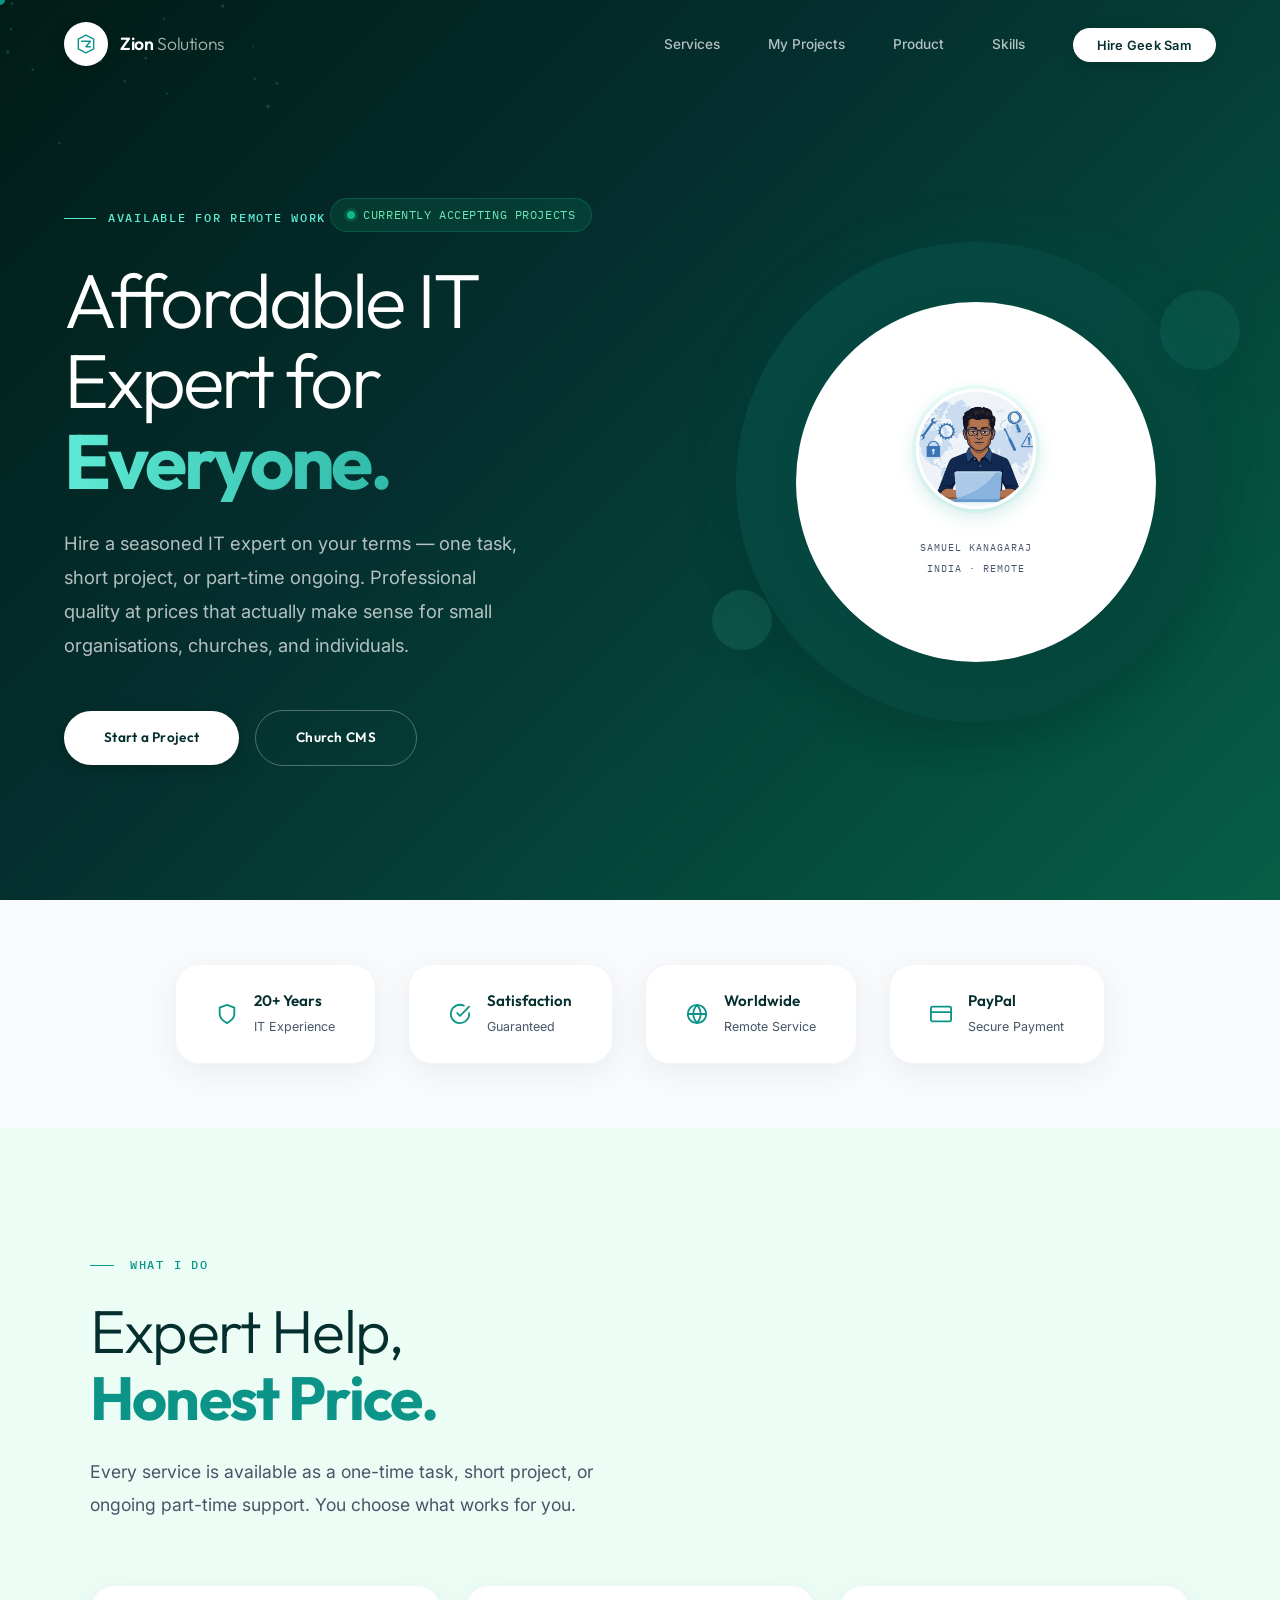
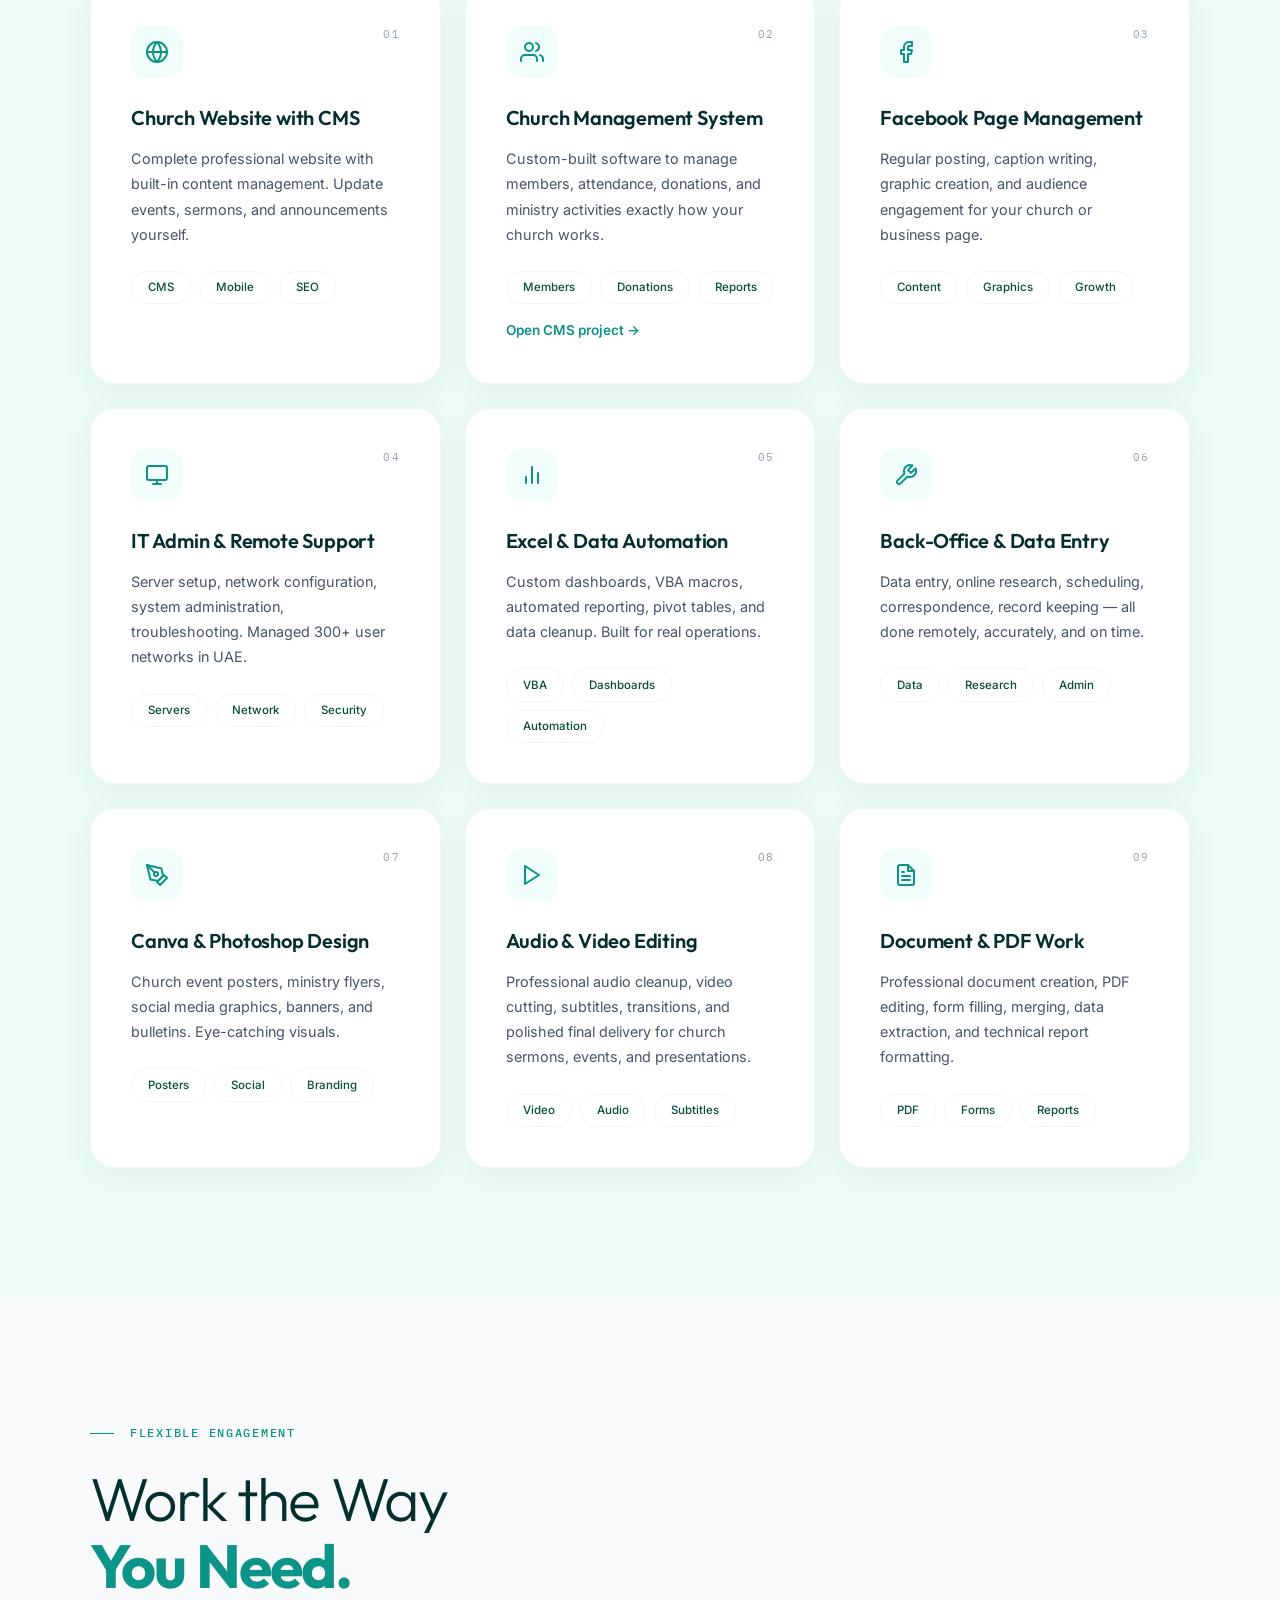
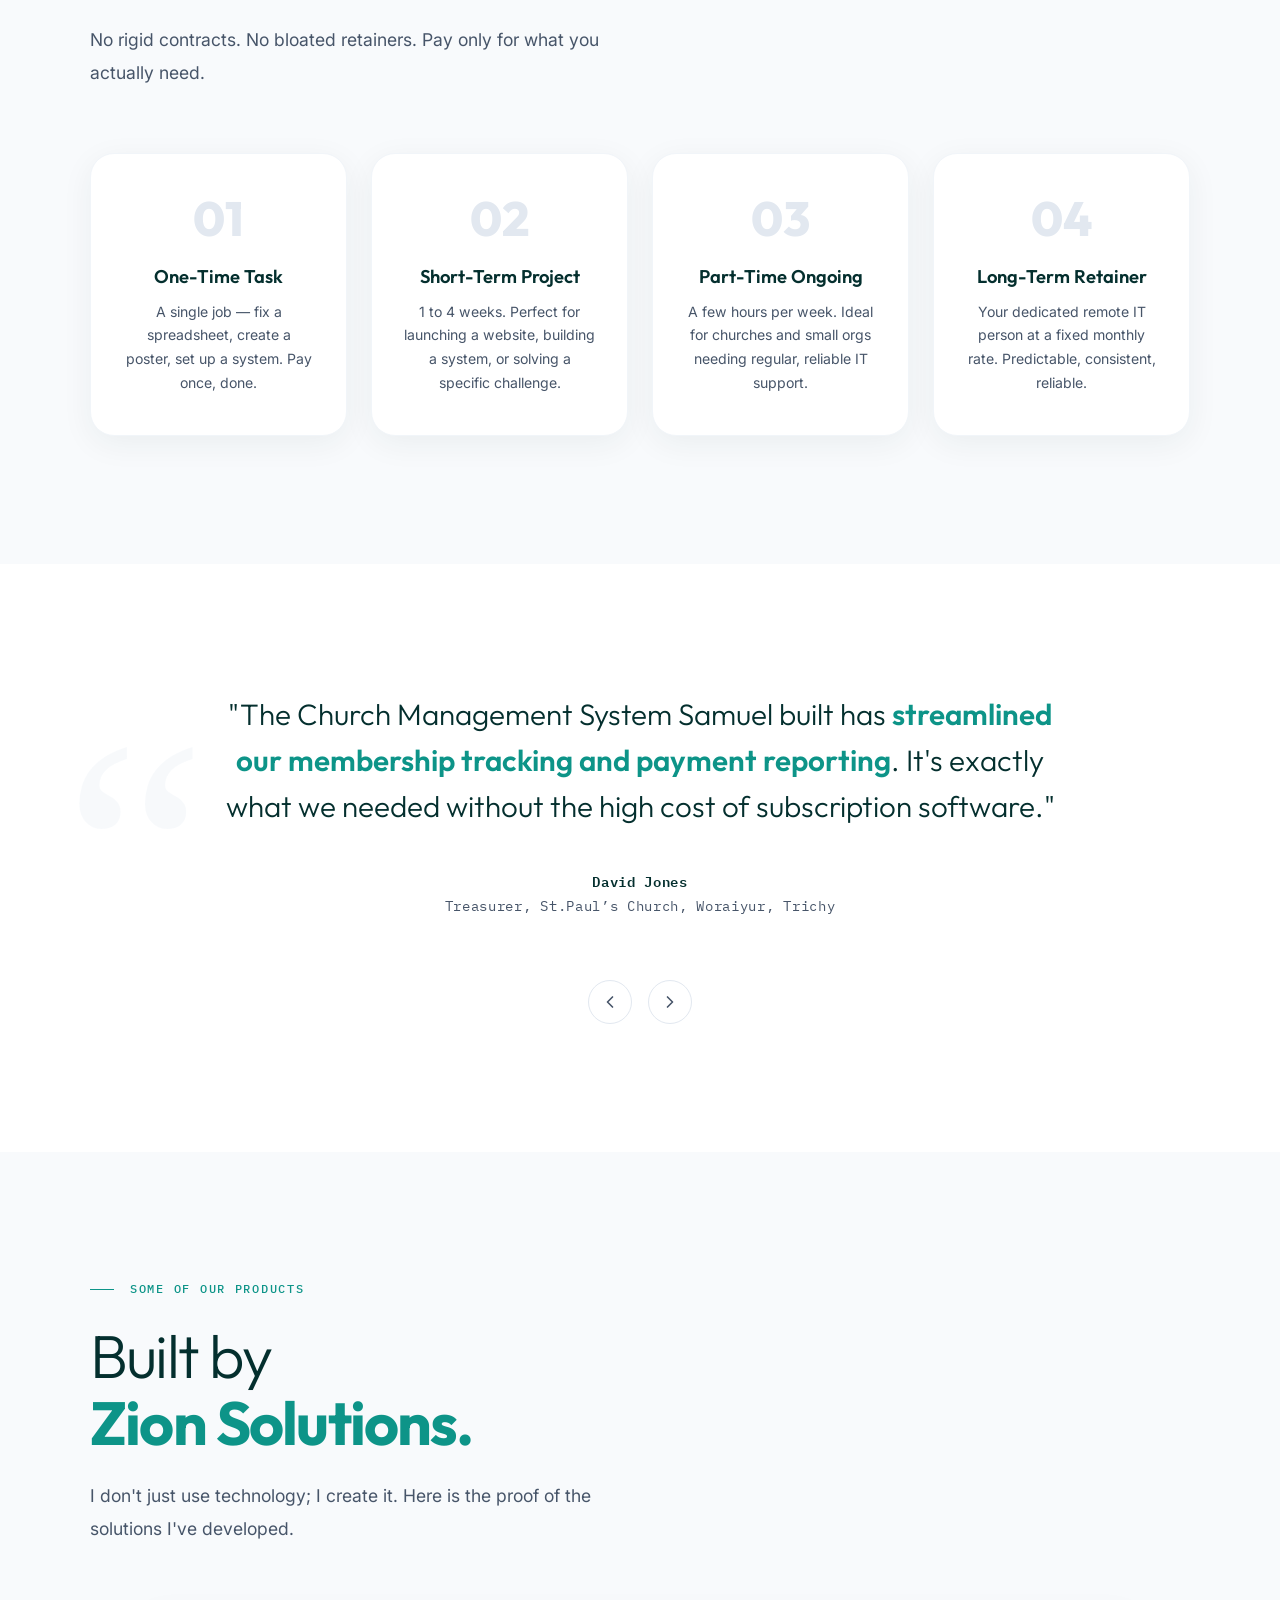
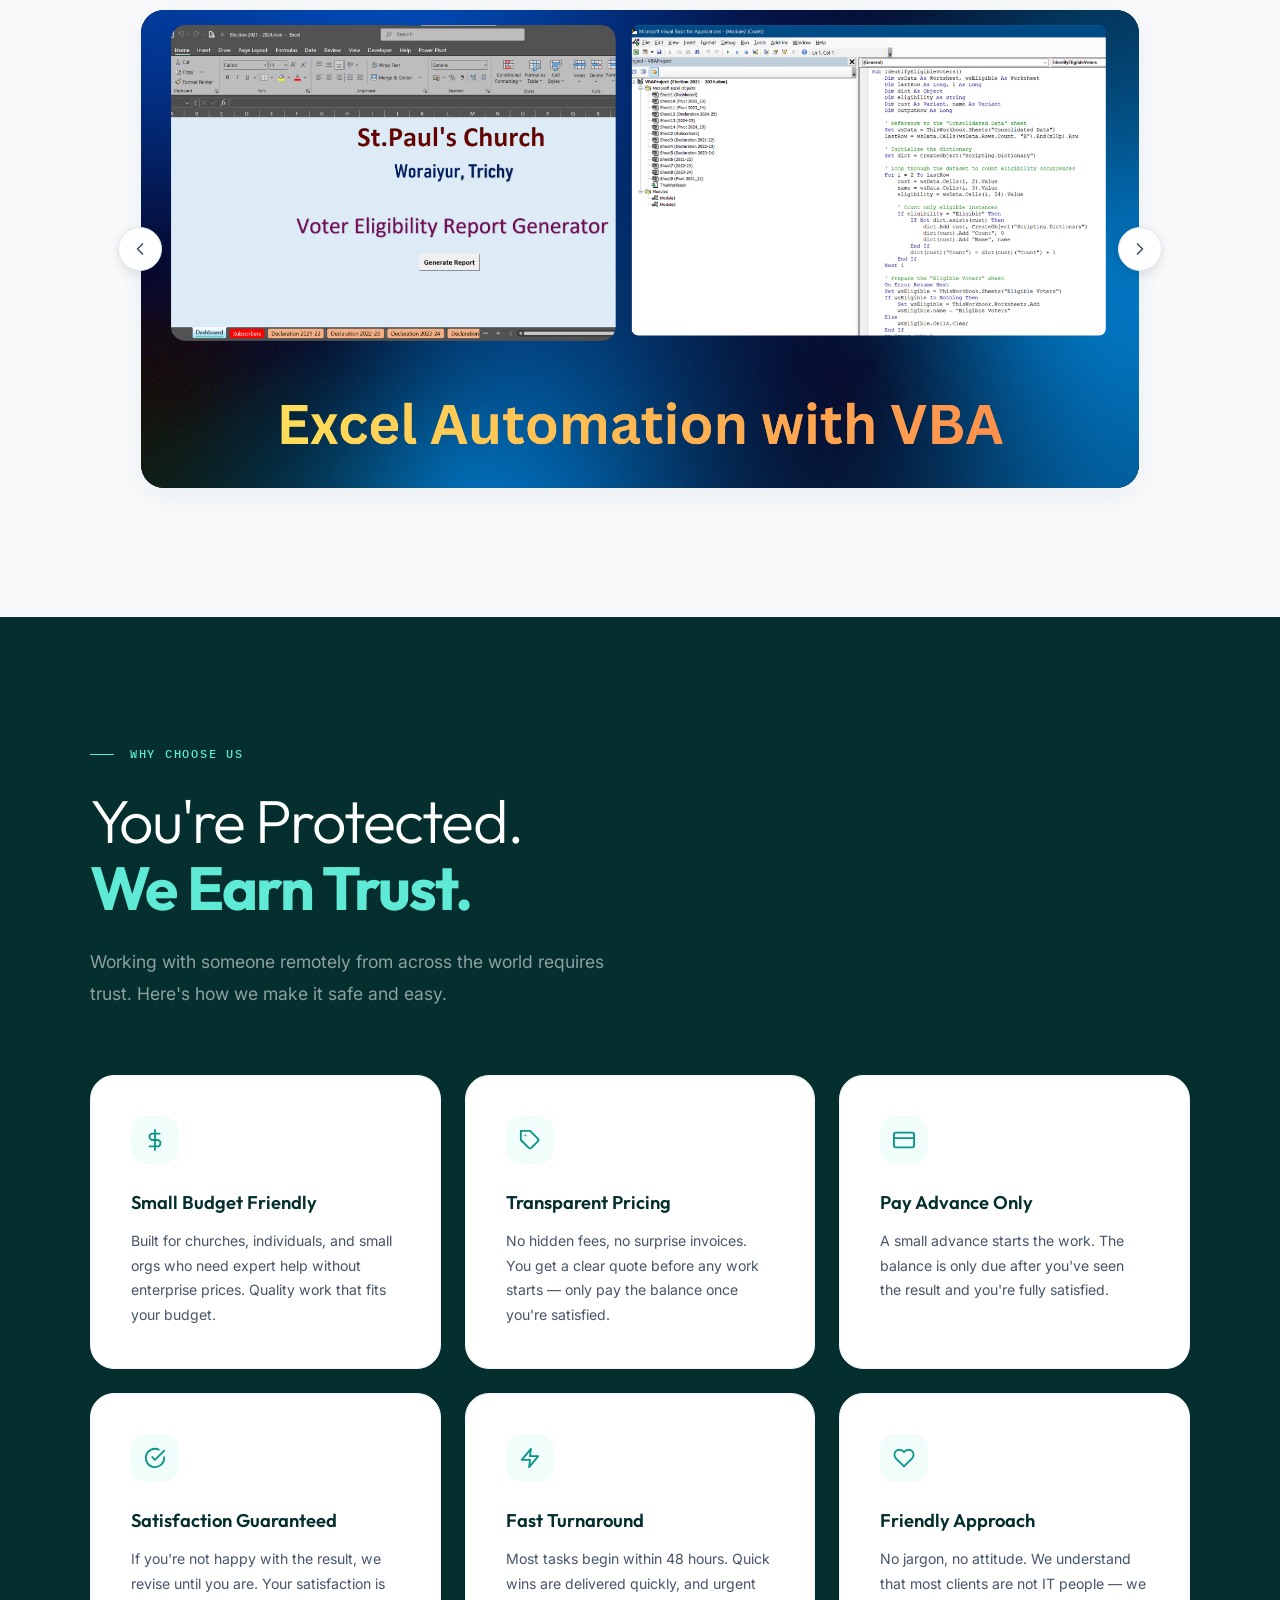
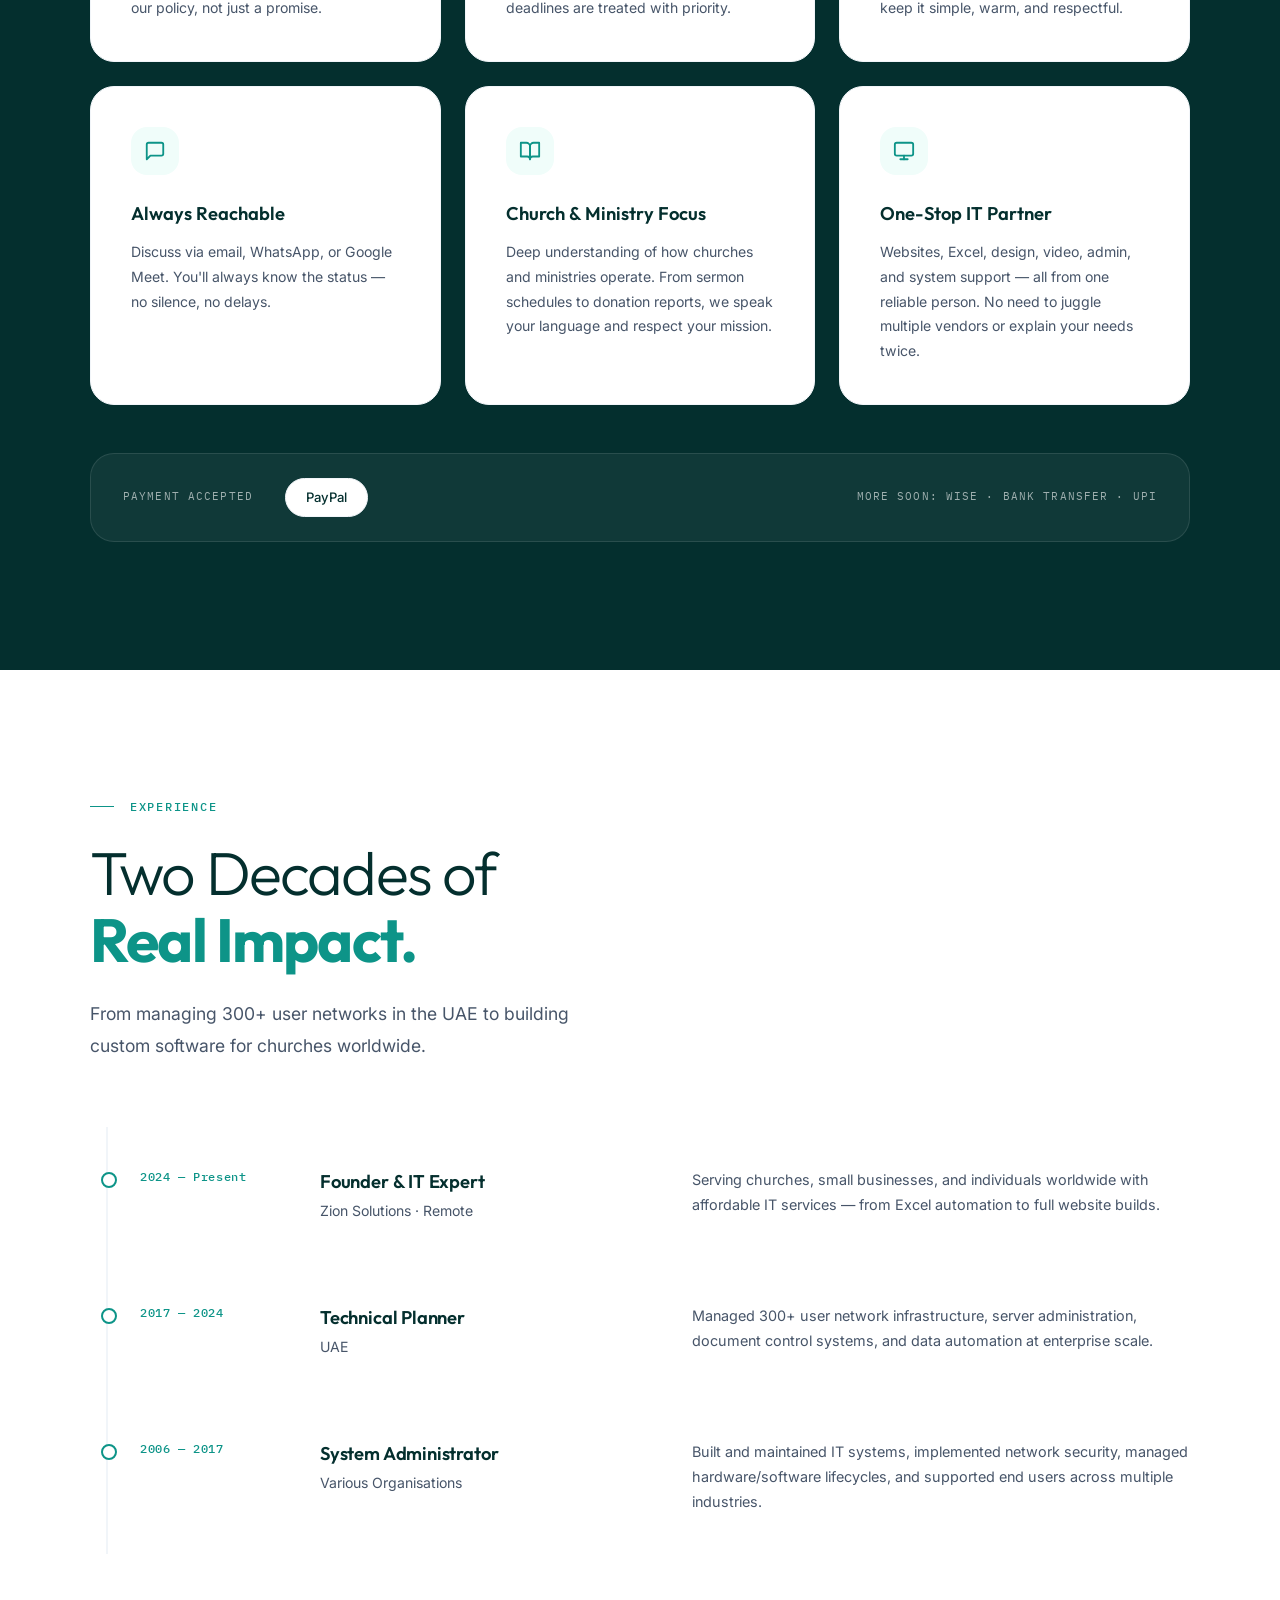
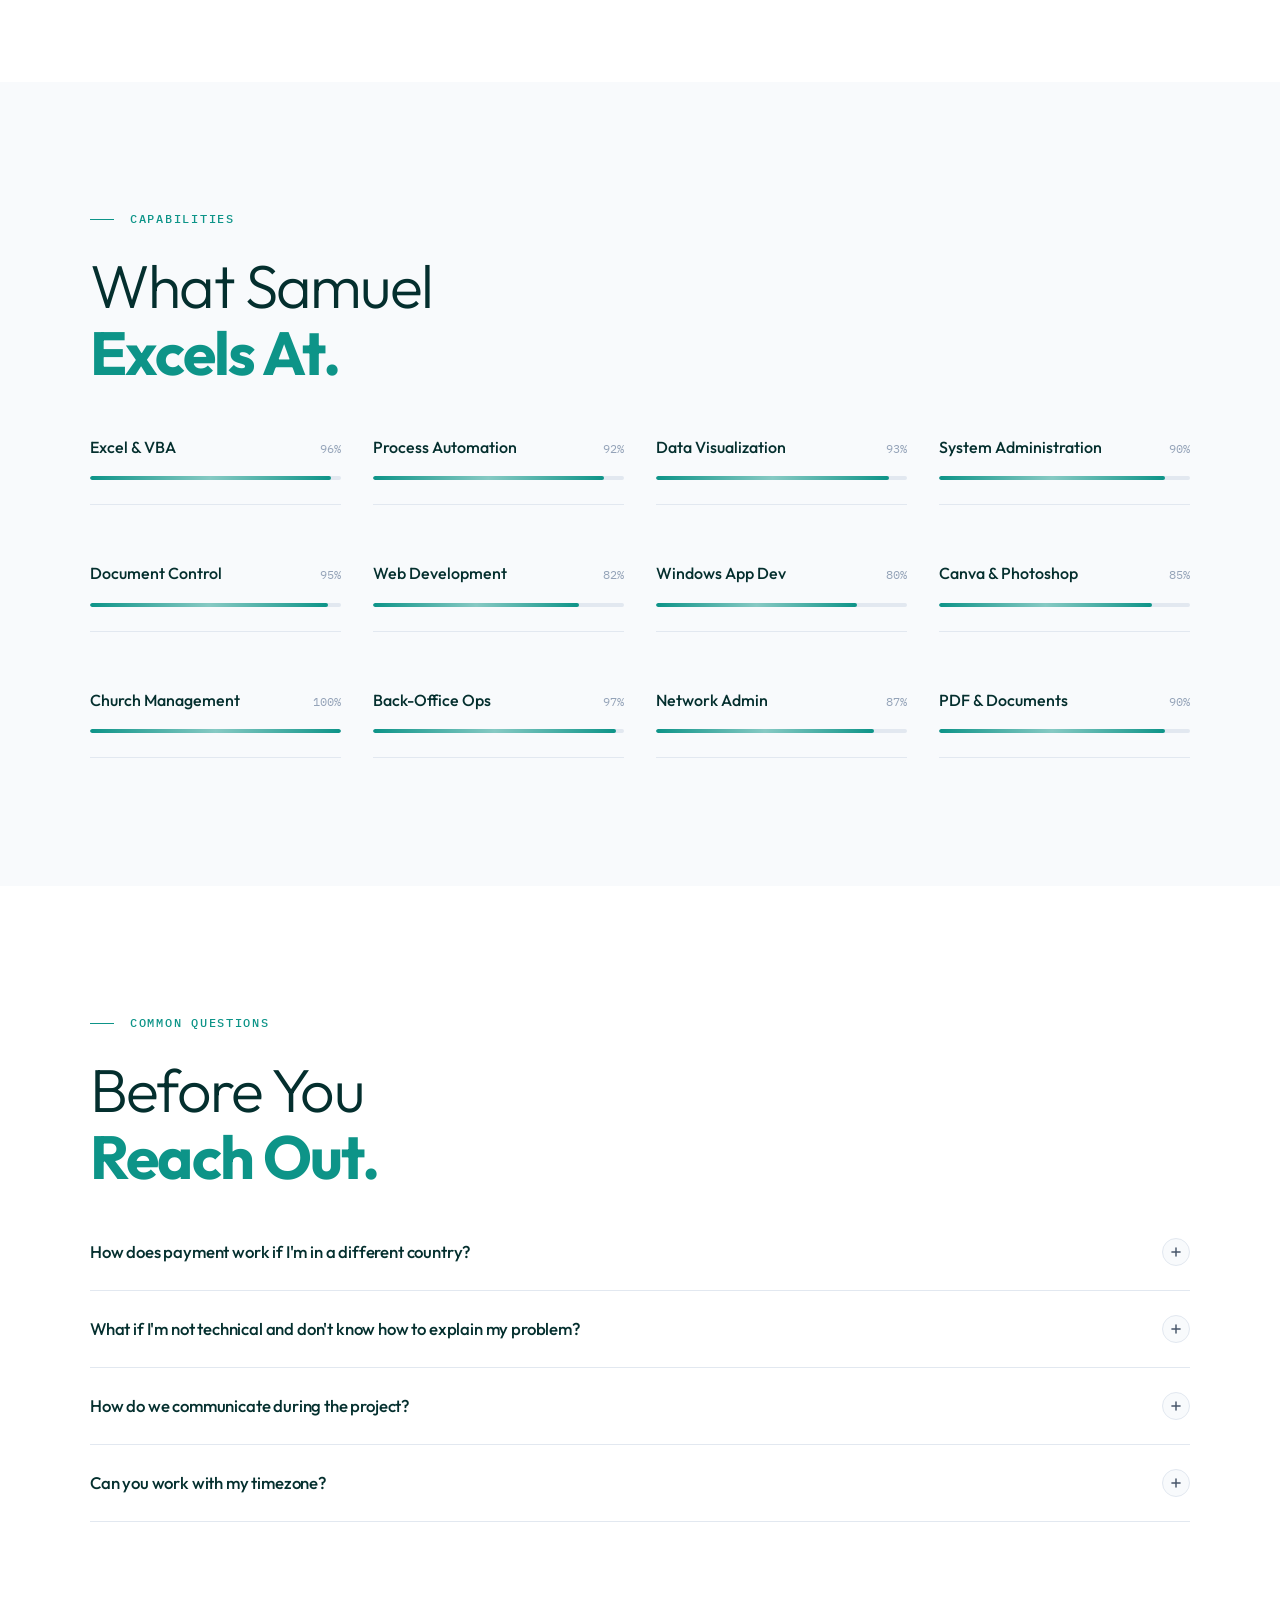
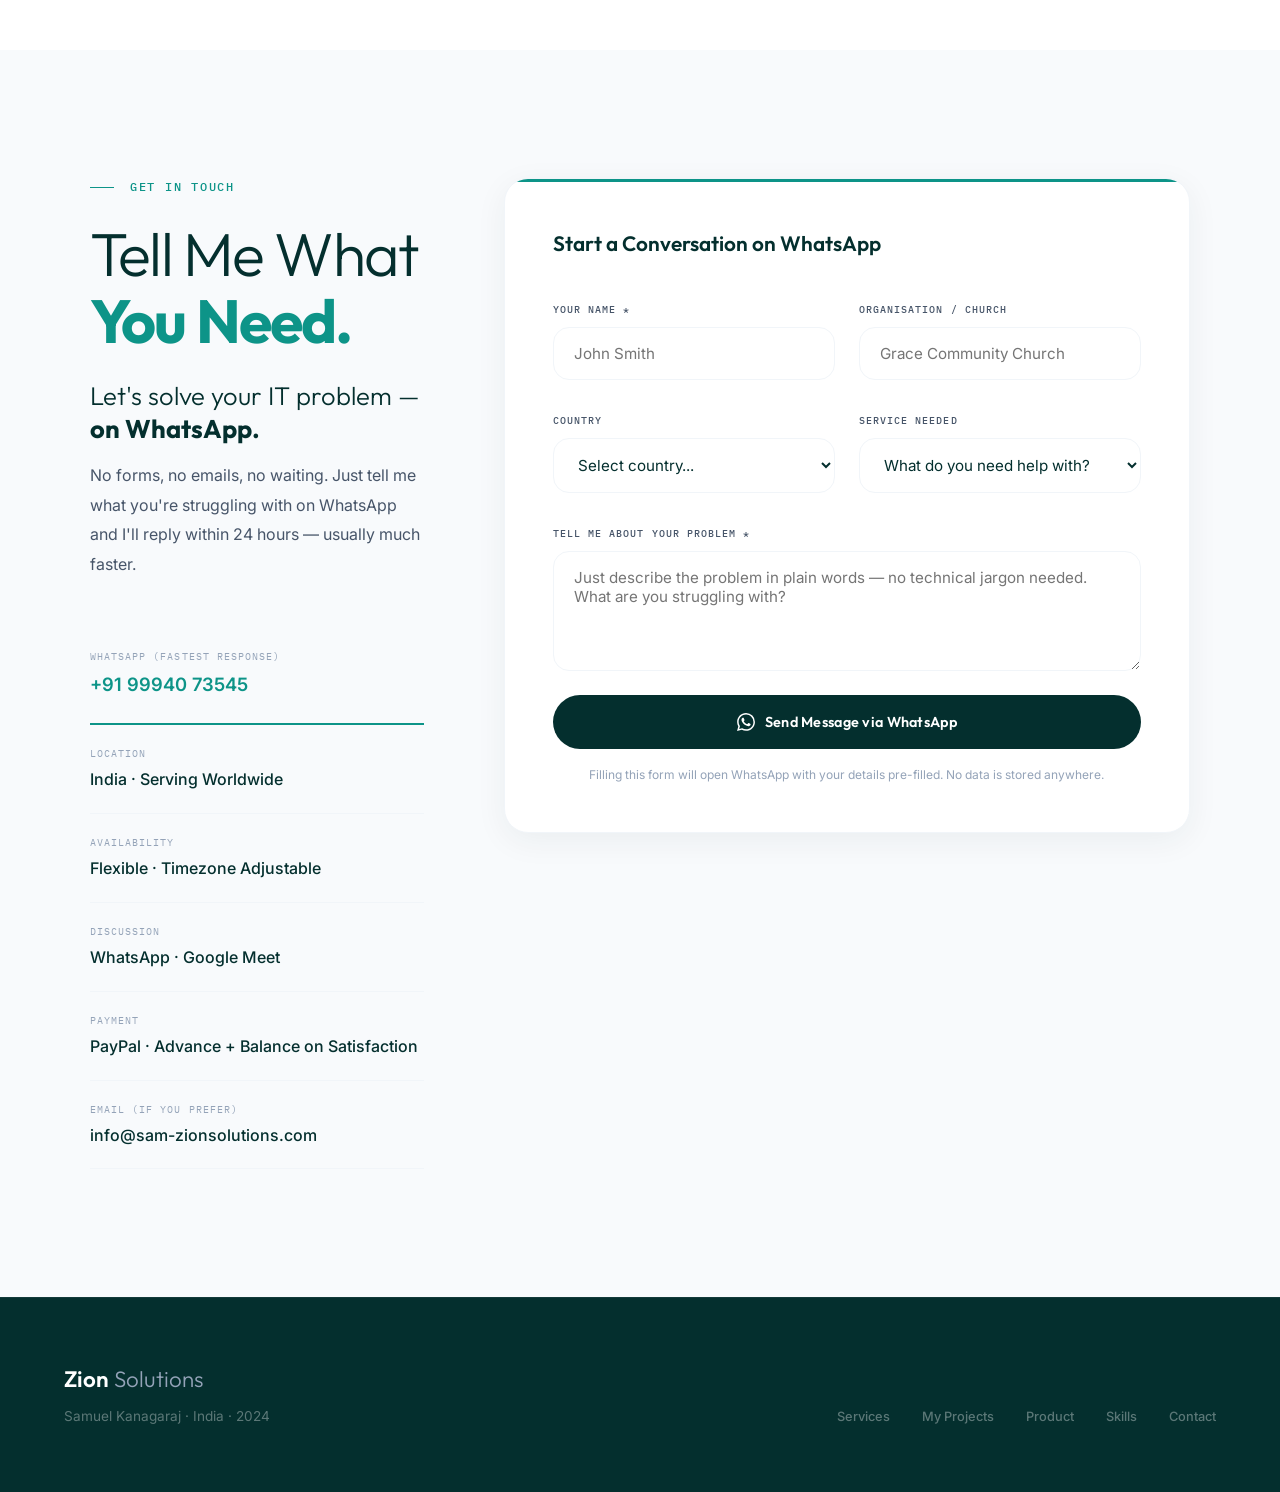
==== commit 972a6a36: "Speed up home-page scrolling and recast the CMS page in coral and plum. Cuts the particle net, curso" ====
--- a/index.html
+++ b/index.html
@@ -67,7 +67,7 @@
 }
 
 * { margin: 0; padding: 0; box-sizing: border-box; }
-html { scroll-behavior: smooth; }
+html { scroll-behavior: auto; }
 body {
   font-family: 'Inter', sans-serif;
   color: var(--ink);
@@ -81,7 +81,7 @@
 .cursor {
   position: fixed; top: 0; left: 0; width: 10px; height: 10px;
   background: var(--clay); border-radius: 50%; pointer-events: none;
-  z-index: 9999; mix-blend-mode: difference; transform: translate(-50%,-50%);
+  z-index: 9999; transform: translate(-50%,-50%);
   transition: width 0.2s, height 0.2s, background 0.2s;
 }
 .cursor.hover { width: 36px; height: 36px; background: rgba(255,255,255,0.2); border: 1px solid rgba(255,255,255,0.5); }
@@ -92,7 +92,7 @@
 ::-webkit-scrollbar-thumb { background: var(--clay); border-radius: 3px; }
 
 /* ── SCROLL PROGRESS ── */
-.scroll-progress { position: fixed; top: 0; left: 0; height: 3px; background: var(--clay); z-index: 1000; width: 0%; transition: width 0.1s; }
+.scroll-progress { position: fixed; top: 0; left: 0; height: 3px; width: 100%; background: var(--clay); z-index: 1000; transform: scaleX(0); transform-origin: left; }
 
 /* ── PATTERNED BACKGROUNDS ── */
 .alt-paper, .product-section, #contact, .trust-pillars { background-image: radial-gradient(var(--border) 0.8px, transparent 0.8px); background-size: 32px 32px; }
@@ -106,8 +106,7 @@
   color: var(--white);
 }
 nav.scrolled {
-  background: rgba(255, 255, 255, 0.95);
-  backdrop-filter: blur(12px);
+  background: #ffffff;
   height: 72px;
   box-shadow: 0 1px 0 var(--border-light);
   color: var(--ink);
@@ -208,7 +207,7 @@
   font-family: 'Outfit', sans-serif; font-size: clamp(3rem, 6vw, 5.5rem);
   font-weight: 300; line-height: 1.05; letter-spacing: -0.04em;
   color: var(--white); margin-bottom: 1.5rem;
-  will-change: transform;
+  will-change: auto;
 }
 .hero h1 strong {
   font-weight: 700; color: var(--sand); background: linear-gradient(to right, #5eead4, #0d9488); -webkit-background-clip: text; -webkit-text-fill-color: transparent;
@@ -243,7 +242,7 @@
   position: relative; display: flex; align-items: center; justify-content: center;
   margin: 0 auto; animation: gentleFloat 8s ease-in-out infinite;
   box-shadow: 0 0 60px rgba(13, 148, 136, 0.1), 0 20px 40px rgba(0,0,0,0.2);
-  will-change: transform;
+  will-change: auto;
 }
 @keyframes gentleFloat {
   0%, 100% { transform: translateY(0); }
@@ -1436,88 +1435,85 @@
 </footer>
 
 <script>
-// Custom Cursor
 const cursor = document.getElementById('cursor');
 if (cursor && window.matchMedia('(pointer: fine)').matches) {
-  let mx = 0, my = 0, cx = 0, cy = 0;
-  document.addEventListener('mousemove', e => { mx = e.clientX; my = e.clientY; });
-  function loop() {
-    cx += (mx - cx) * 0.15; cy += (my - cy) * 0.15;
-    cursor.style.left = cx + 'px'; cursor.style.top = cy + 'px';
-    requestAnimationFrame(loop);
-  }
-  loop();
+  document.addEventListener('mousemove', e => {
+    cursor.style.transform = `translate(${e.clientX}px, ${e.clientY}px) translate(-50%, -50%)`;
+  }, { passive: true });
   document.querySelectorAll('a, button, .faq-question').forEach(el => {
     el.addEventListener('mouseenter', () => cursor.classList.add('hover'));
     el.addEventListener('mouseleave', () => cursor.classList.remove('hover'));
   });
 }
 
-// Hero Canvas Particles
 const canvas = document.getElementById('heroCanvas');
 if (canvas) {
-  const ctx = canvas.getContext('2d');
-  let w, h, particles = [];
+  const ctx = canvas.getContext('2d', { alpha: true });
+  let w, h, particles = [], running = true;
   function resize() { w = canvas.width = canvas.offsetWidth; h = canvas.height = canvas.offsetHeight; }
-  resize(); window.addEventListener('resize', resize);
-  for (let i = 0; i < 60; i++) {
+  resize();
+  window.addEventListener('resize', resize, { passive: true });
+  const count = 22;
+  for (let i = 0; i < count; i++) {
     particles.push({
       x: Math.random() * w, y: Math.random() * h,
-      vx: (Math.random() - 0.5) * 0.3, vy: (Math.random() - 0.5) * 0.3,
-      r: Math.random() * 1.5 + 0.5
+      vx: (Math.random() - 0.5) * 0.25, vy: (Math.random() - 0.5) * 0.25,
+      r: Math.random() * 1.4 + 0.4
     });
   }
   function drawCanvas() {
+    if (!running) return;
     ctx.clearRect(0, 0, w, h);
-    ctx.fillStyle = 'rgba(94, 234, 212, 0.25)';
-    particles.forEach(p => {
+    ctx.fillStyle = 'rgba(94, 234, 212, 0.28)';
+    for (const p of particles) {
       p.x += p.vx; p.y += p.vy;
       if (p.x < 0) p.x = w; if (p.x > w) p.x = 0;
       if (p.y < 0) p.y = h; if (p.y > h) p.y = 0;
       ctx.beginPath(); ctx.arc(p.x, p.y, p.r, 0, Math.PI * 2); ctx.fill();
-    });
-    for (let i = 0; i < particles.length; i++) {
-      for (let j = i + 1; j < particles.length; j++) {
-        const dx = particles[i].x - particles[j].x, dy = particles[i].y - particles[j].y;
-        const dist = Math.sqrt(dx*dx + dy*dy);
-        if (dist < 120) {
-          ctx.strokeStyle = `rgba(94, 234, 212, ${0.1 * (1 - dist/120)})`;
-          ctx.lineWidth = 0.5; ctx.beginPath();
-          ctx.moveTo(particles[i].x, particles[i].y); ctx.lineTo(particles[j].x, particles[j].y); ctx.stroke();
-        }
-      }
     }
     requestAnimationFrame(drawCanvas);
   }
-  drawCanvas();
-}
-
-// Nav scroll
+  const hero = document.querySelector('.hero');
+  if ('IntersectionObserver' in window && hero) {
+    new IntersectionObserver(entries => {
+      running = entries[0].isIntersecting && !document.hidden;
+      if (running) requestAnimationFrame(drawCanvas);
+    }, { threshold: 0.05 }).observe(hero);
+  } else {
+    drawCanvas();
+  }
+  document.addEventListener('visibilitychange', () => {
+    running = !document.hidden && running;
+    if (!document.hidden) {
+      running = true;
+      requestAnimationFrame(drawCanvas);
+    }
+  });
+}
+
 const nav = document.getElementById('nav');
 const scrollProgress = document.getElementById('scrollProgress');
-window.addEventListener('scroll', () => {
-  const y = window.scrollY;
-  nav.classList.toggle('scrolled', y > 50);
-  
-  const height = document.documentElement.scrollHeight - document.documentElement.clientHeight;
-  scrollProgress.style.width = (y / height) * 100 + '%';
-});
-// Floating CTA, WhatsApp & Back to Top
 const floatCta = document.getElementById('floatCta');
 const backTop = document.getElementById('backTop');
 const whatsappFloat = document.getElementById('whatsappFloat');
-window.addEventListener('scroll', () => {
-  floatCta.classList.toggle('visible', window.scrollY > 120);
-  whatsappFloat.classList.toggle('visible', window.scrollY > 120);
-  backTop.classList.toggle('visible', window.scrollY > window.innerHeight * 0.6);
-});
-
-// Parallax Hero
-const heroTitle = document.getElementById('heroTitle');
-window.addEventListener('scroll', () => {
-  const y = window.scrollY;
-  if (heroTitle) heroTitle.style.transform = `translateY(${y * 0.15}px)`;
-});
+let scrollQueued = false;
+function onScroll() {
+  if (scrollQueued) return;
+  scrollQueued = true;
+  requestAnimationFrame(() => {
+    const y = window.scrollY;
+    const height = document.documentElement.scrollHeight - document.documentElement.clientHeight;
+    nav.classList.toggle('scrolled', y > 50);
+    if (scrollProgress) scrollProgress.style.transform = `scaleX(${height ? y / height : 0})`;
+    const showFloat = y > 120;
+    floatCta.classList.toggle('visible', showFloat);
+    whatsappFloat.classList.toggle('visible', showFloat);
+    backTop.classList.toggle('visible', y > window.innerHeight * 0.6);
+    scrollQueued = false;
+  });
+}
+window.addEventListener('scroll', onScroll, { passive: true });
+onScroll();
 
 // Intersection Observer for reveals and skills
 const observerOptions = { threshold: 0.15, rootMargin: '0px 0px -50px 0px' };
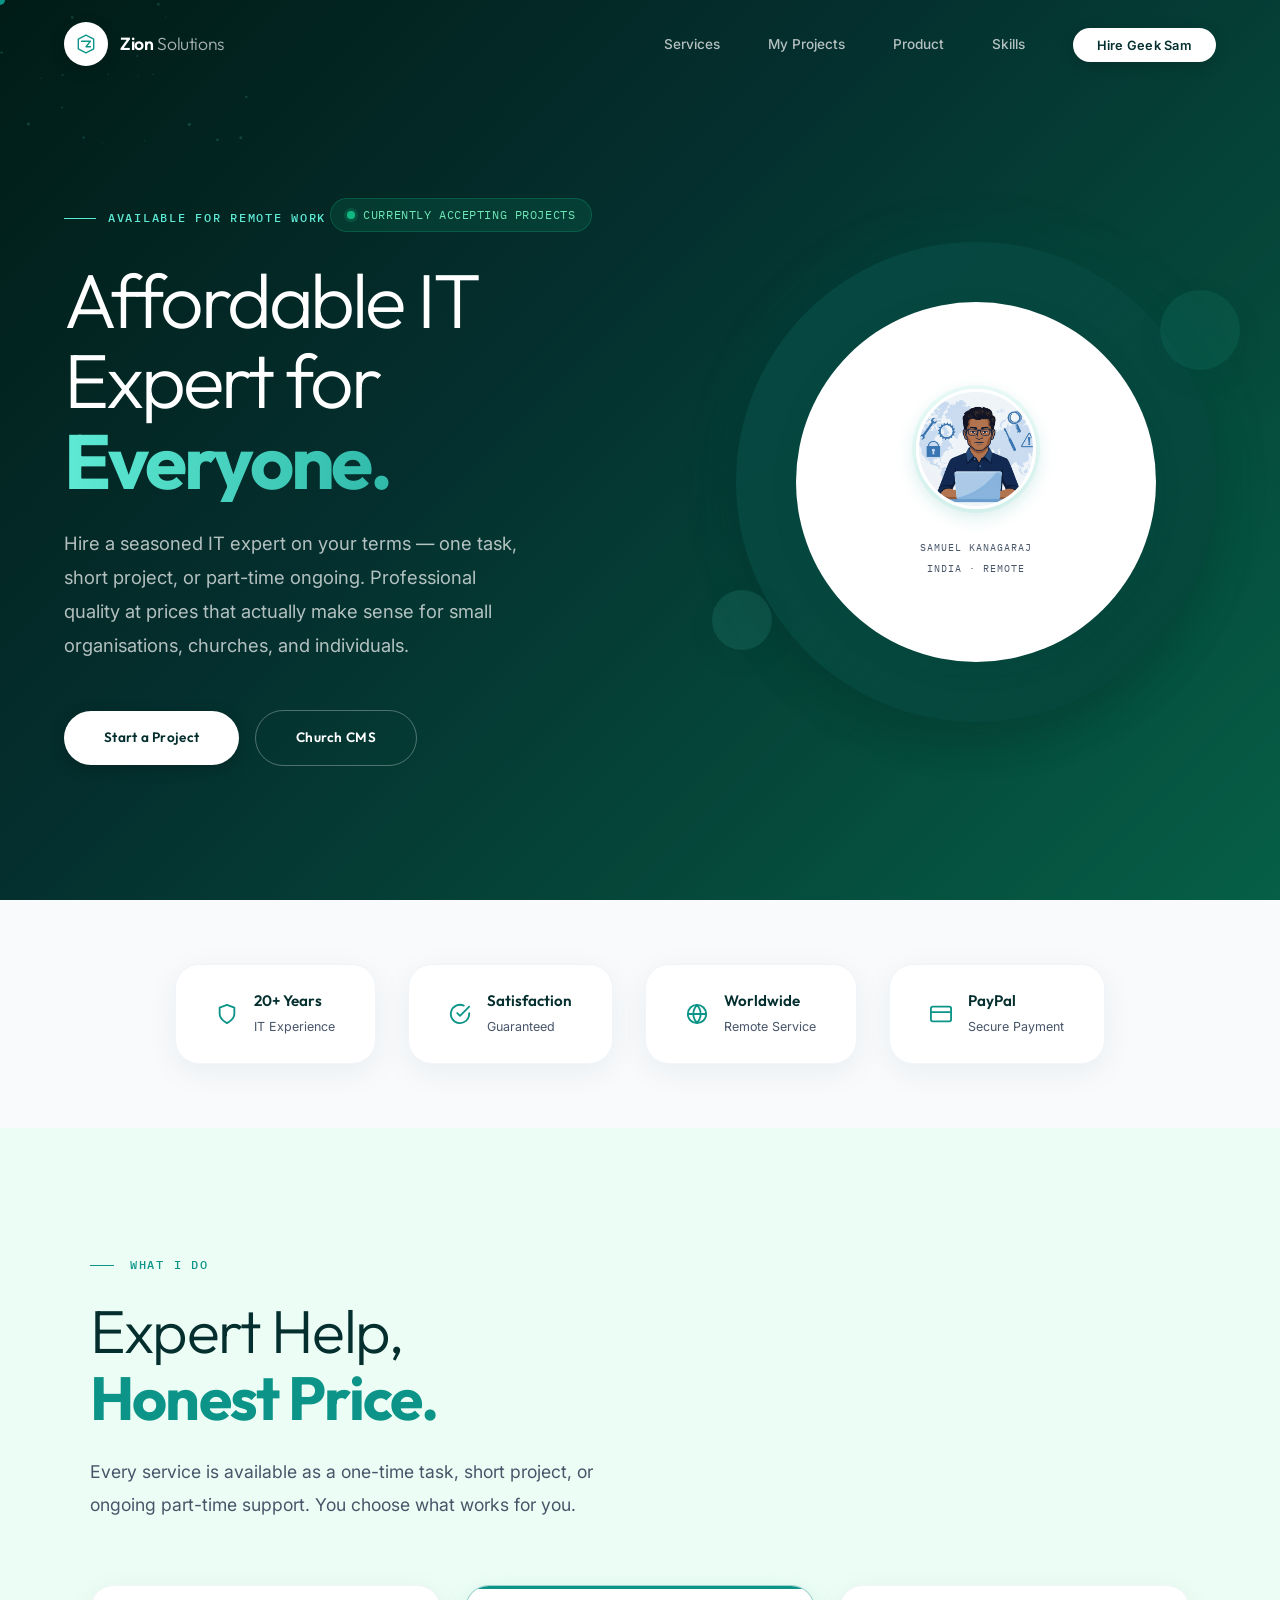
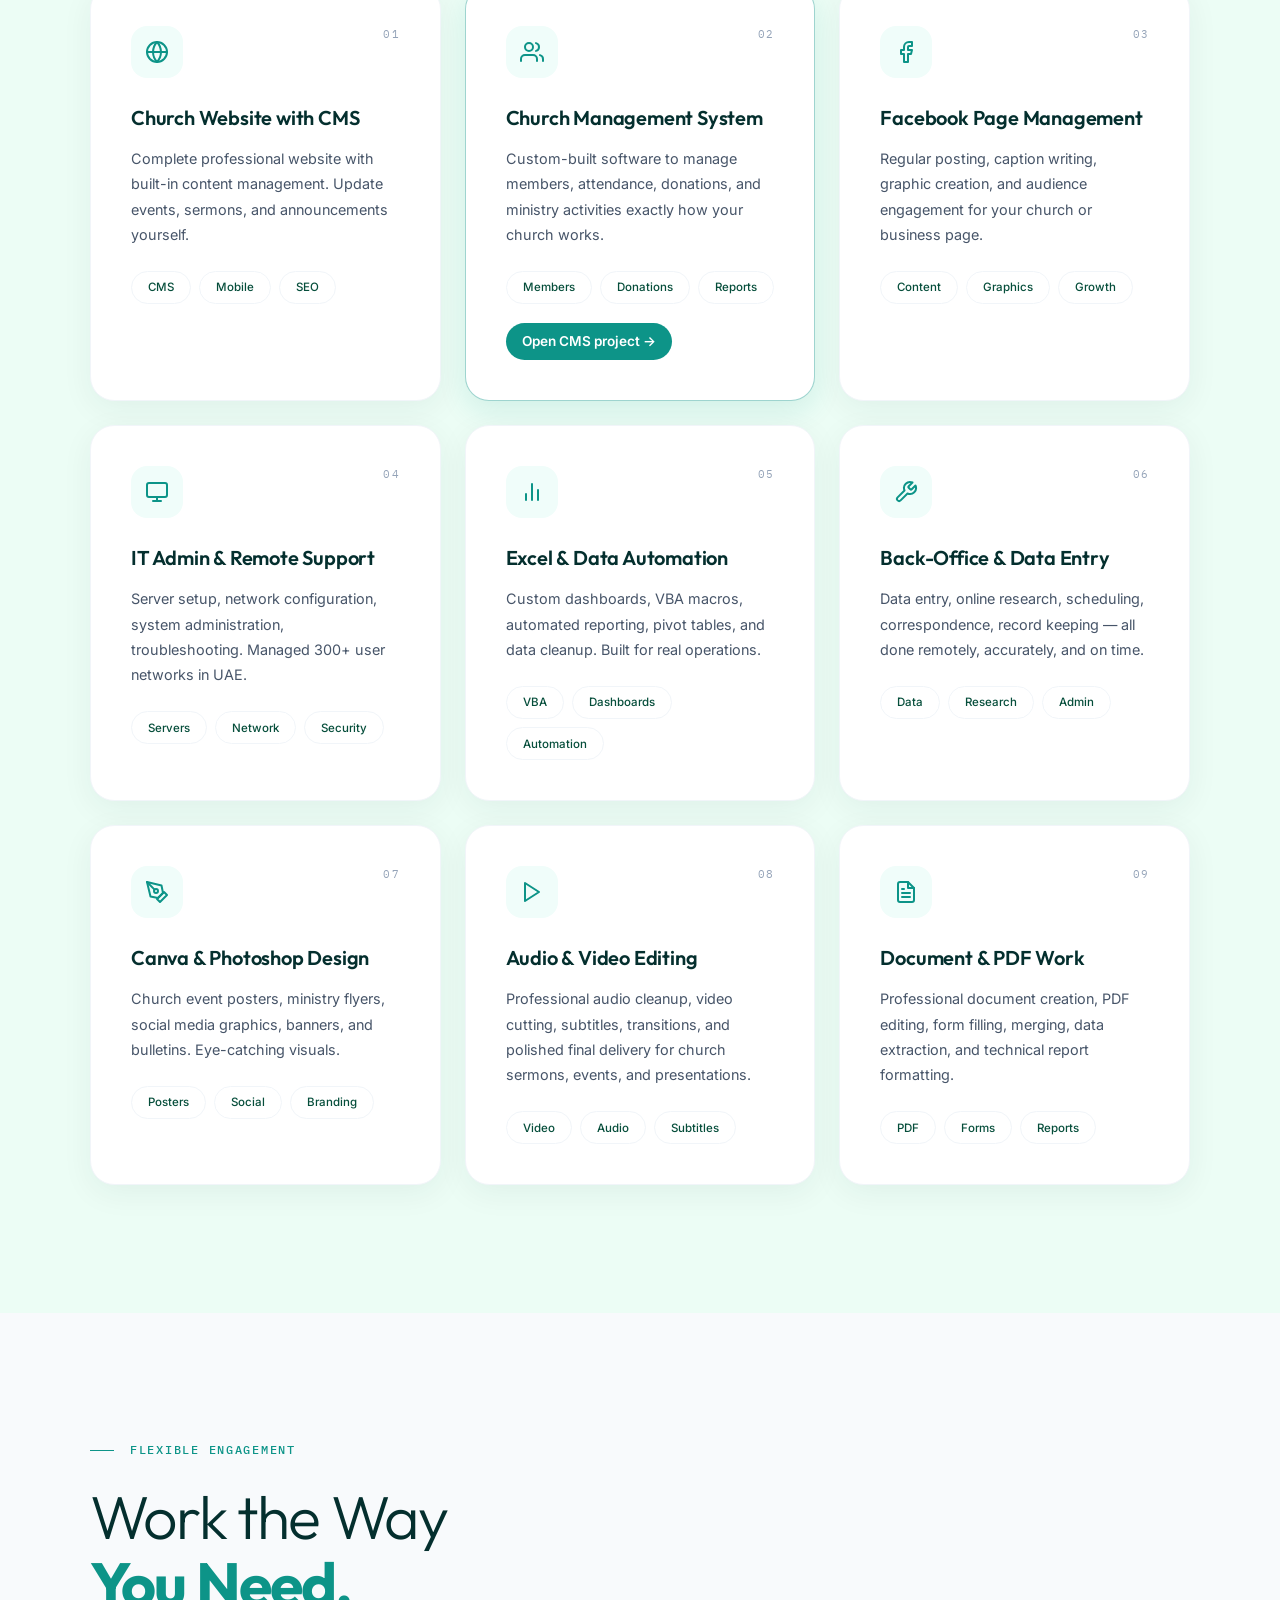
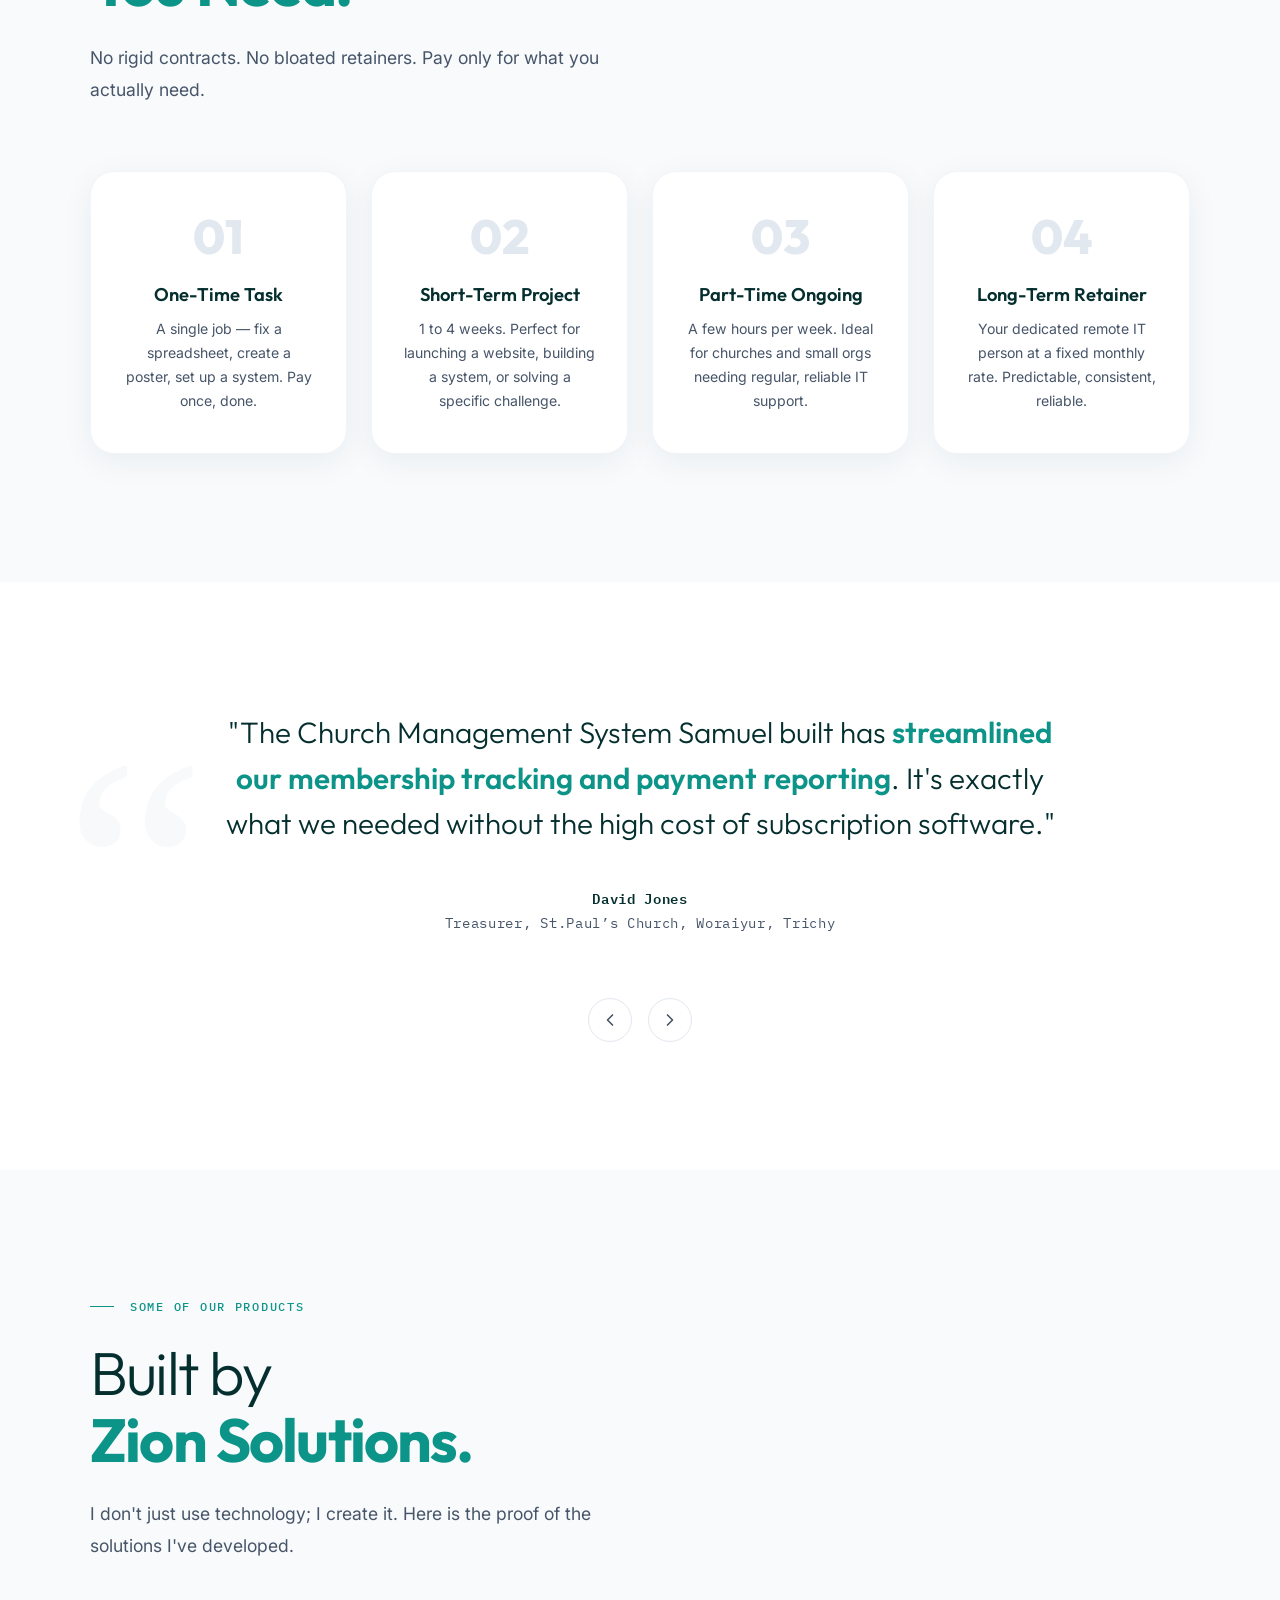
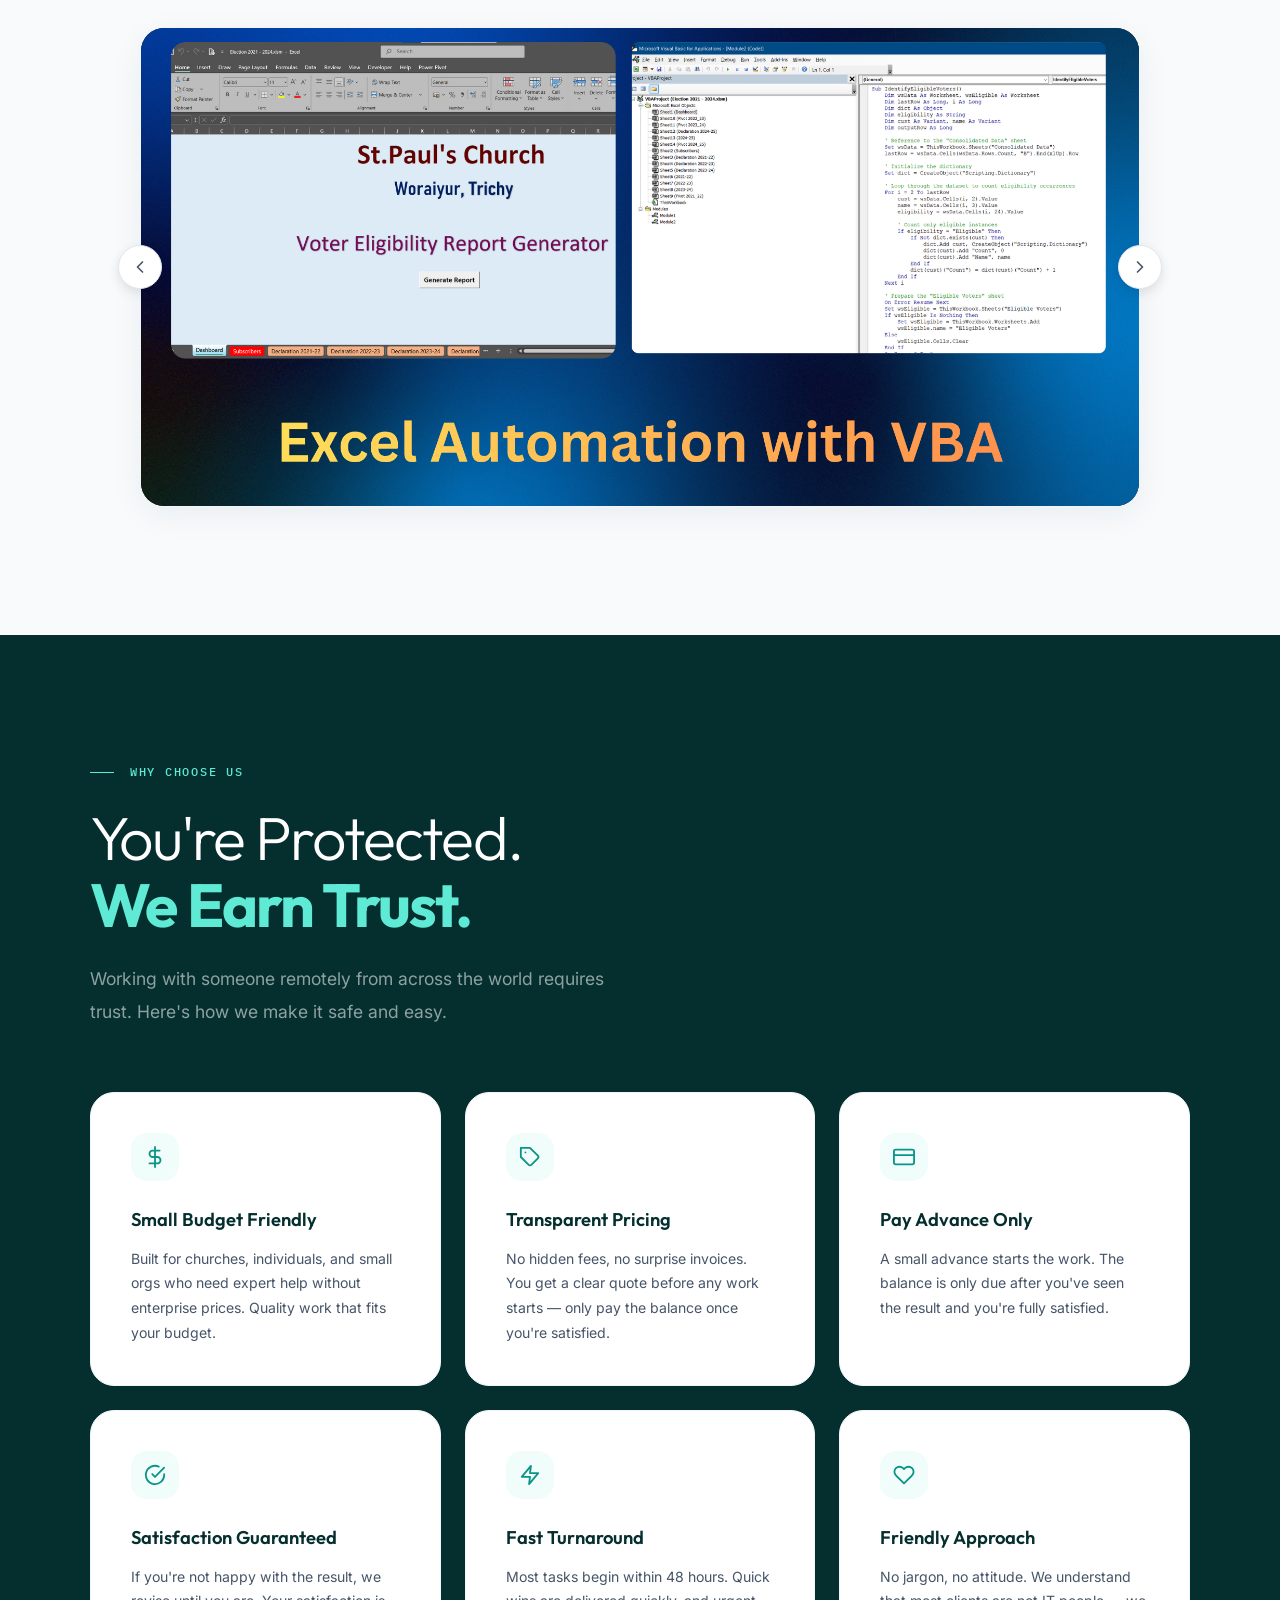
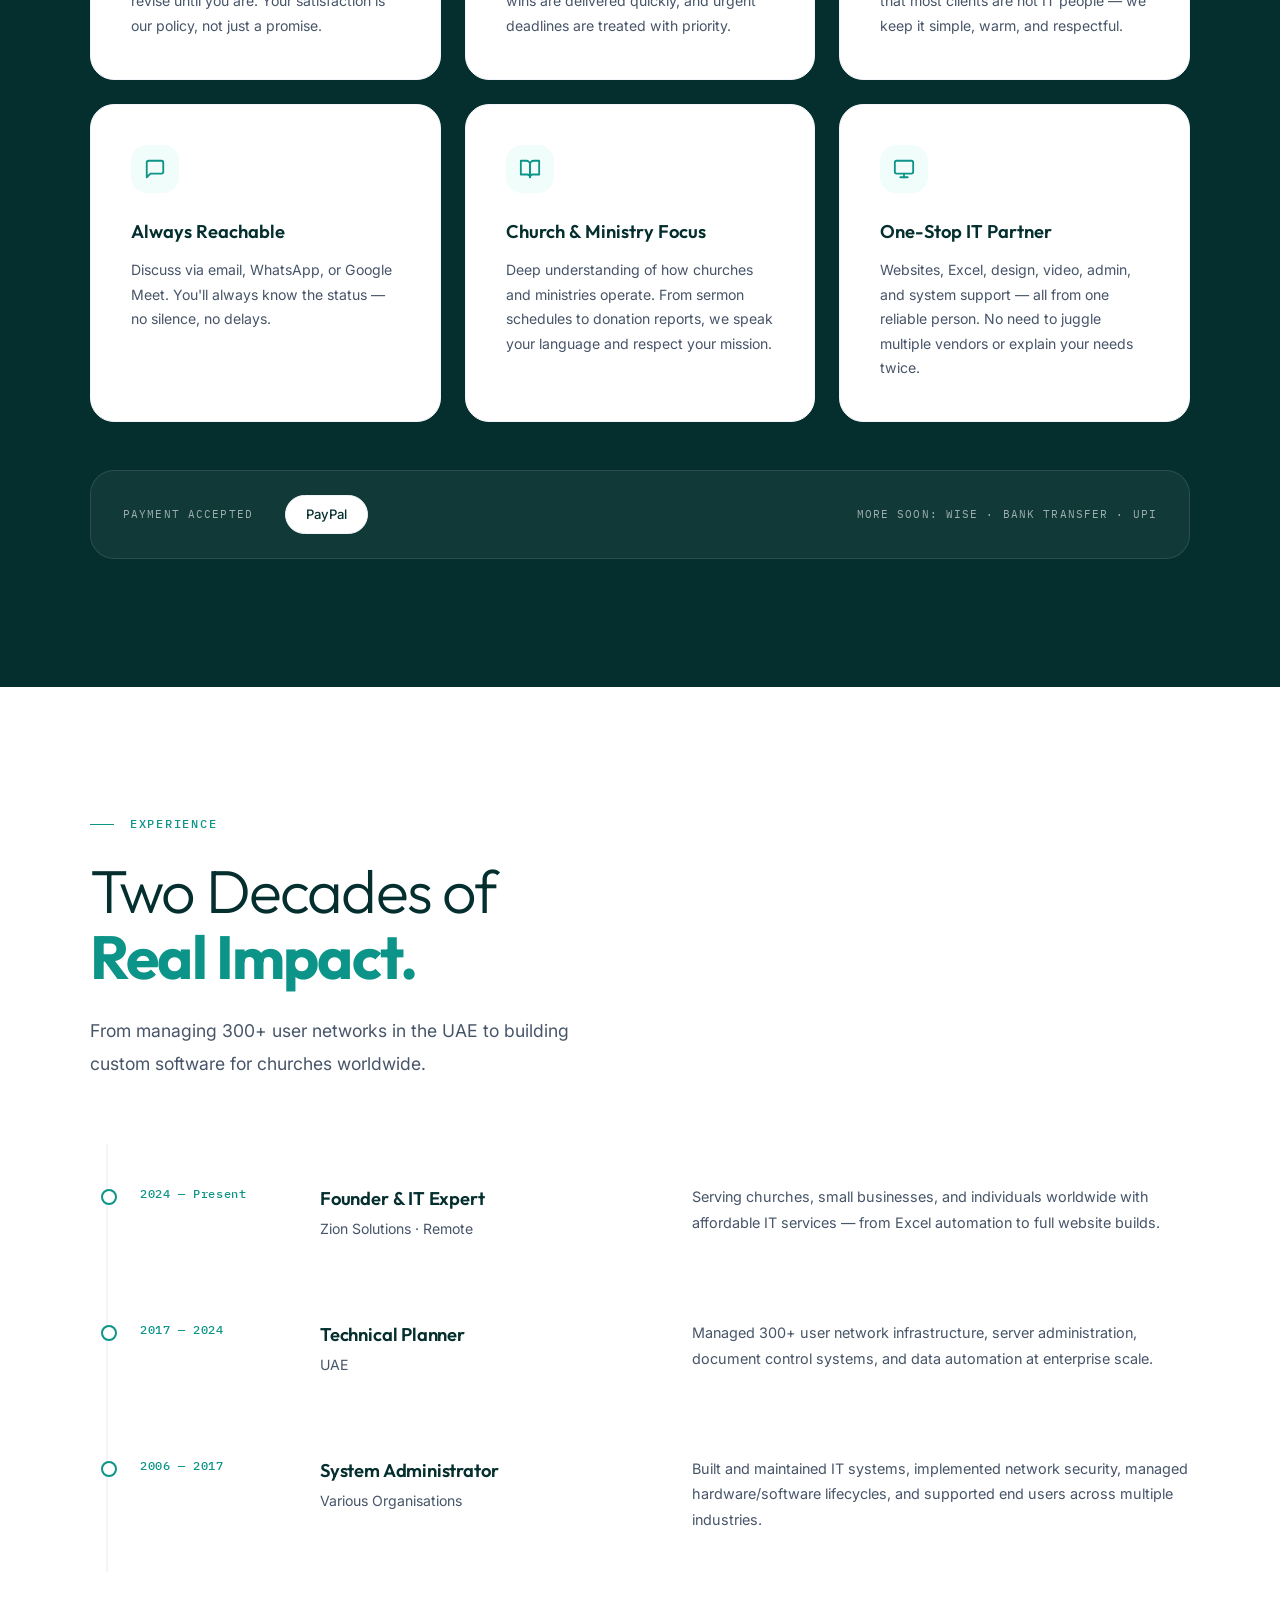
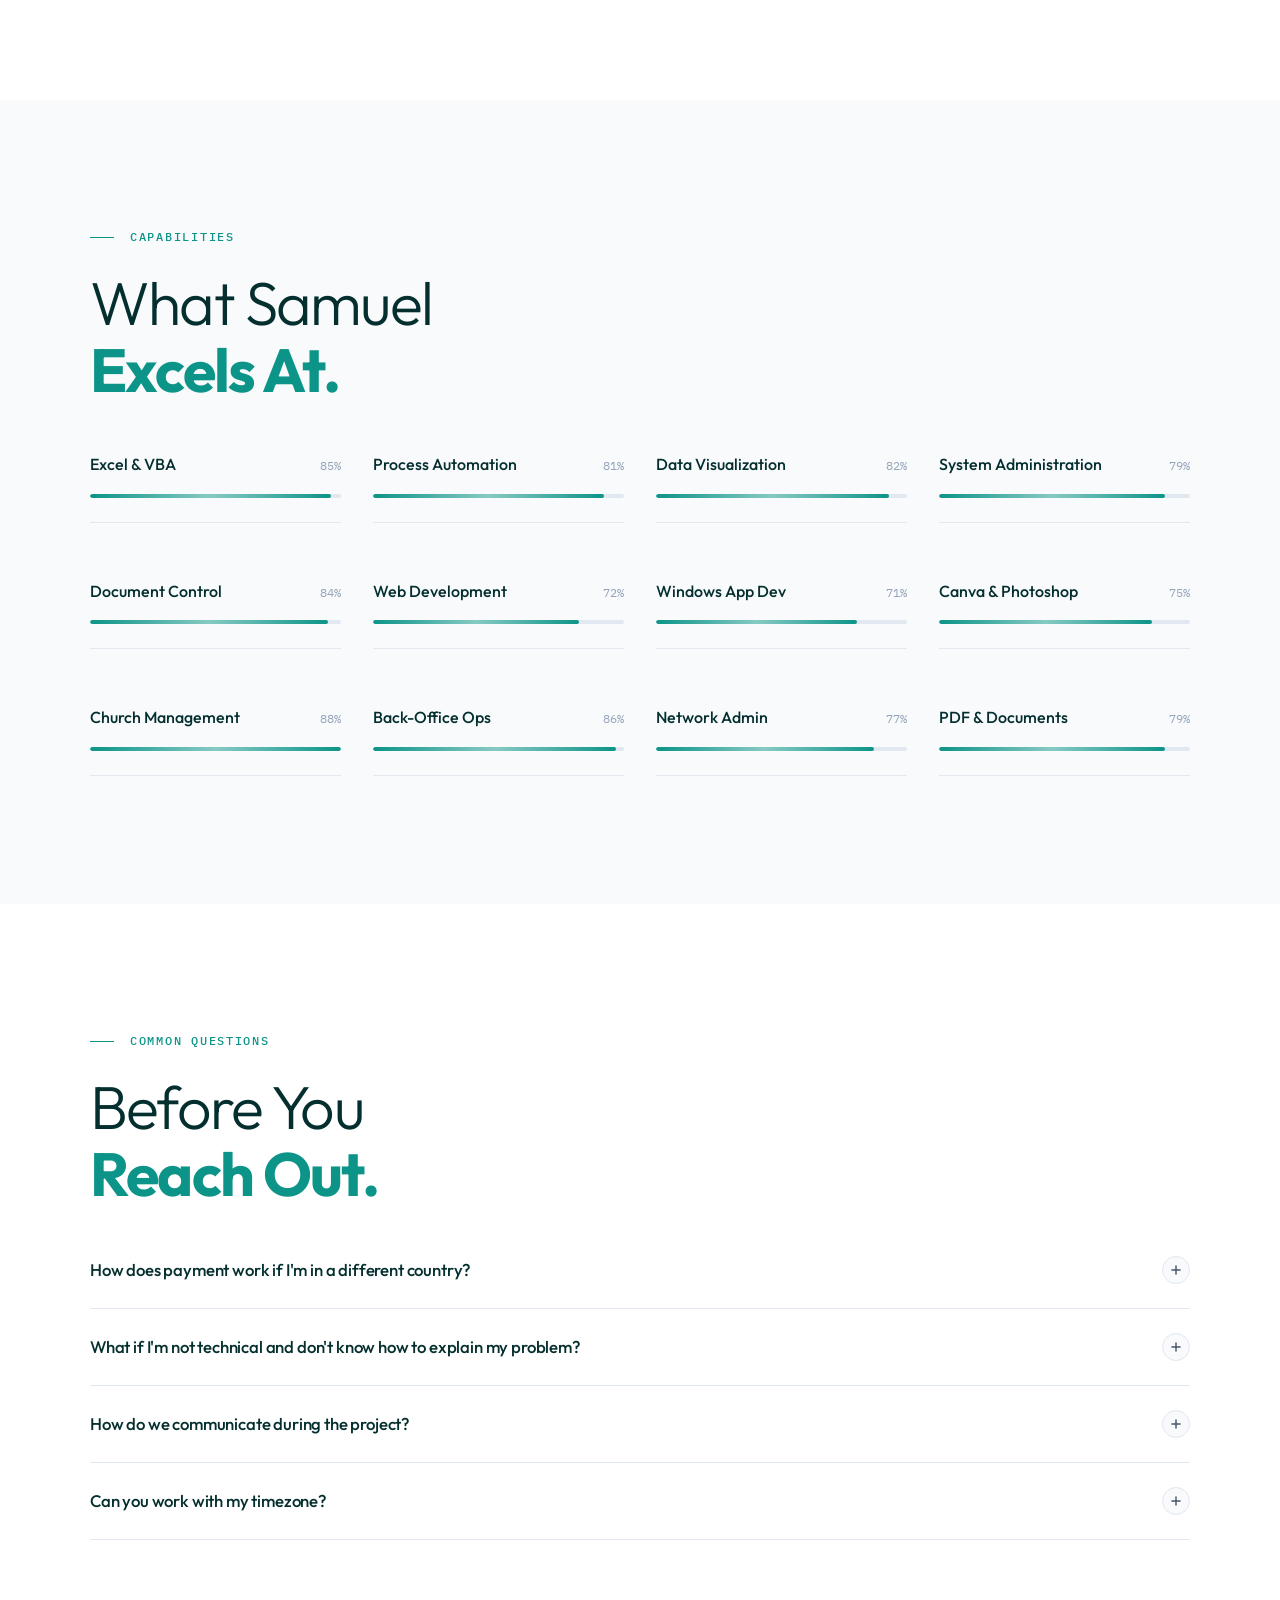
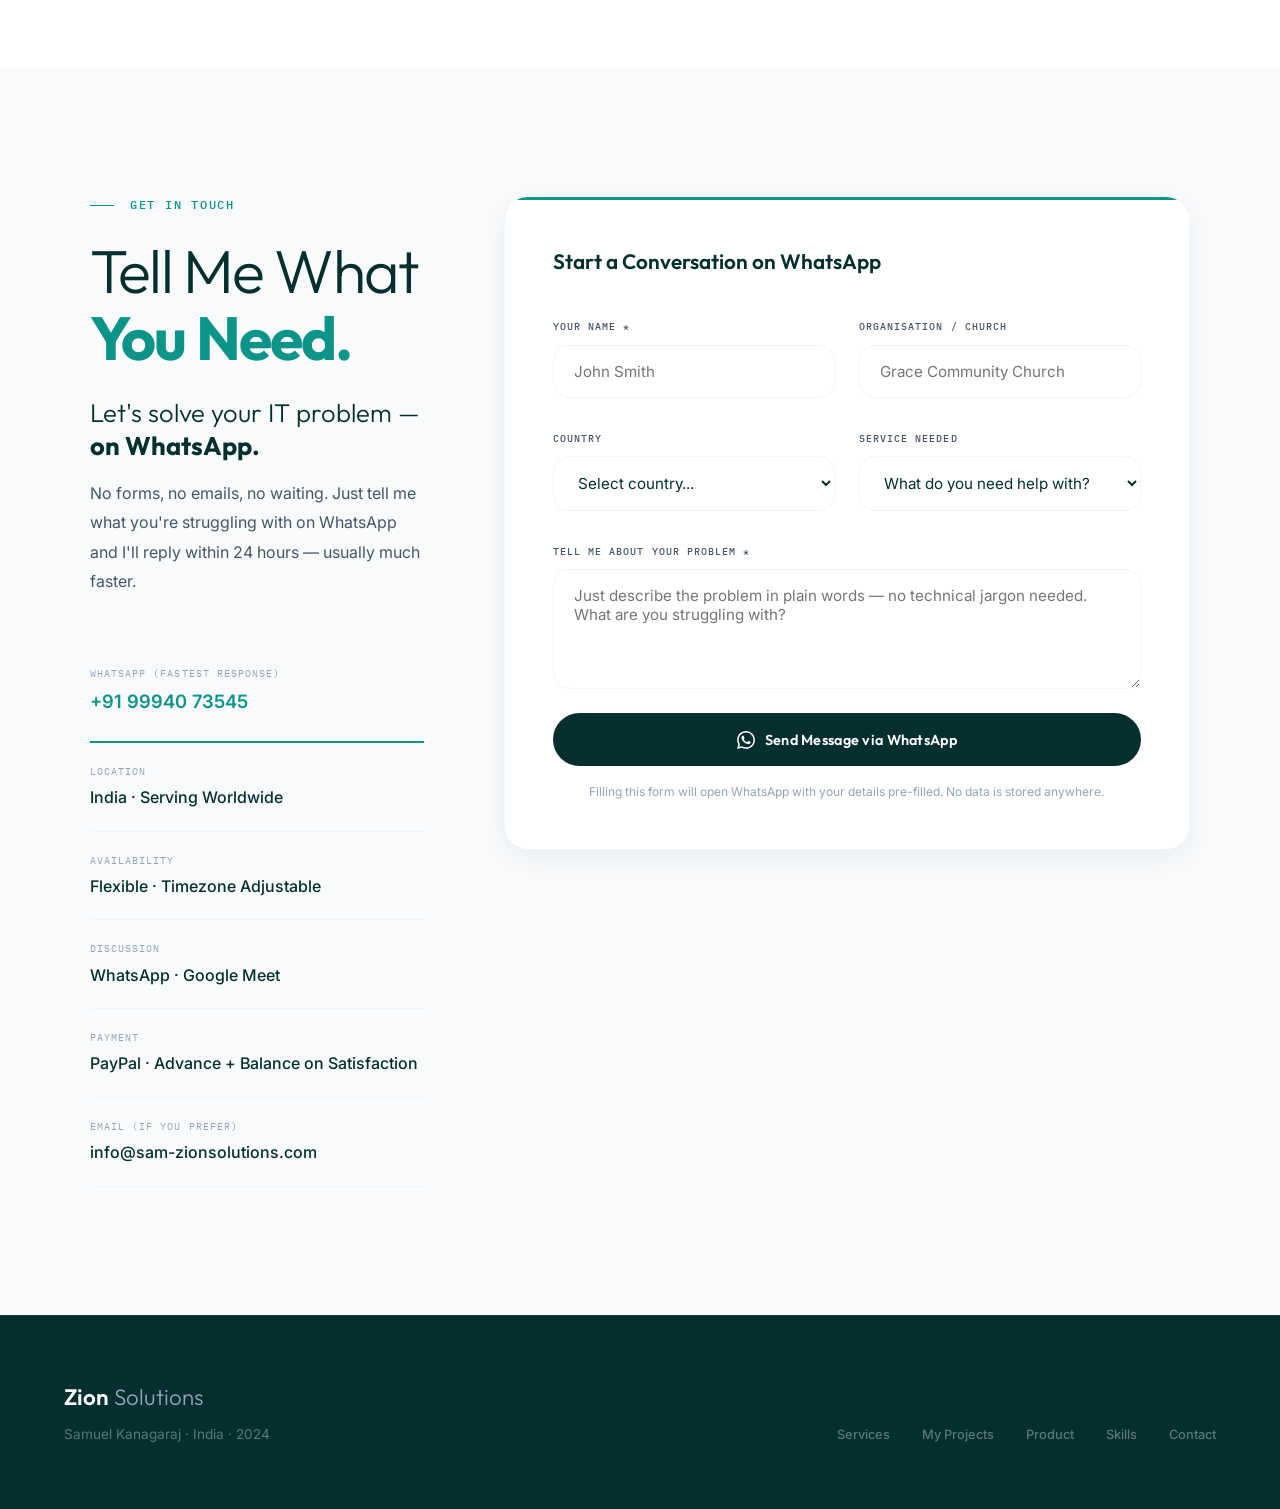
==== commit e4eb7c9b: "Draw attention to the Church CMS service card with a sheen and flashing CTA. Co-authored-by: Cursor " ====
--- a/index.html
+++ b/index.html
@@ -502,6 +502,47 @@
 a.service-card { text-decoration: none; color: inherit; display: block; }
 .service-card .card-link {
   display: inline-flex; margin-top: 1rem; color: var(--clay); font-weight: 600; font-size: 0.85rem;
+}
+a.service-card-cms {
+  border-color: rgba(13, 148, 136, 0.4);
+  box-shadow: 0 10px 28px rgba(13, 148, 136, 0.12);
+}
+a.service-card-cms::before { transform: scaleX(1); }
+a.service-card-cms::after {
+  content: ''; position: absolute; inset: 0; pointer-events: none;
+  background: linear-gradient(105deg, transparent 38%, rgba(255,255,255,0.55) 50%, transparent 62%);
+  transform: translateX(-130%);
+  animation: cms-card-sheen 3.4s ease-in-out infinite;
+}
+.service-card-cms .card-link {
+  position: relative; overflow: hidden; isolation: isolate;
+  margin-top: 1.15rem; padding: 0.5rem 1rem; border-radius: var(--radius-pill);
+  background: var(--clay); color: #fff;
+  animation: cms-link-glow 1.7s ease-in-out infinite;
+}
+.service-card-cms .card-link::after {
+  content: ''; position: absolute; top: 0; left: -45%; width: 40%; height: 100%;
+  background: linear-gradient(90deg, transparent, rgba(255,255,255,0.9), transparent);
+  animation: cms-link-flash 1.7s ease-in-out infinite;
+  pointer-events: none;
+}
+@keyframes cms-card-sheen {
+  0%, 50% { transform: translateX(-130%); }
+  72% { transform: translateX(130%); }
+  100% { transform: translateX(130%); }
+}
+@keyframes cms-link-flash {
+  0% { transform: translateX(0); opacity: 0; }
+  12% { opacity: 1; }
+  45% { transform: translateX(340%); opacity: 0.15; }
+  100% { transform: translateX(340%); opacity: 0; }
+}
+@keyframes cms-link-glow {
+  0%, 100% { box-shadow: 0 0 0 0 rgba(13, 148, 136, 0.5); }
+  50% { box-shadow: 0 0 0 8px rgba(13, 148, 136, 0); }
+}
+@media (prefers-reduced-motion: reduce) {
+  a.service-card-cms::after, .service-card-cms .card-link, .service-card-cms .card-link::after { animation: none; }
 }
 
 /* ── ENGAGEMENT ── */
@@ -950,7 +991,7 @@
         <p>Complete professional website with built-in content management. Update events, sermons, and announcements yourself.</p>
         <div class="service-card-tags"><span class="service-tag">CMS</span><span class="service-tag">Mobile</span><span class="service-tag">SEO</span></div>
       </div>
-      <a class="service-card stagger" data-delay="2" href="my-projects/church-cms/">
+      <a class="service-card service-card-cms stagger" data-delay="2" href="my-projects/church-cms/">
         <div class="service-card-top">
           <div class="service-card-icon">
             <svg viewBox="0 0 24 24" fill="none" stroke="currentColor" stroke-width="2" stroke-linecap="round" stroke-linejoin="round"><path d="M17 21v-2a4 4 0 0 0-4-4H5a4 4 0 0 0-4 4v2"/><circle cx="9" cy="7" r="4"/><path d="M23 21v-2a4 4 0 0 0-3-3.87"/><path d="M16 3.13a4 4 0 0 1 0 7.75"/></svg>
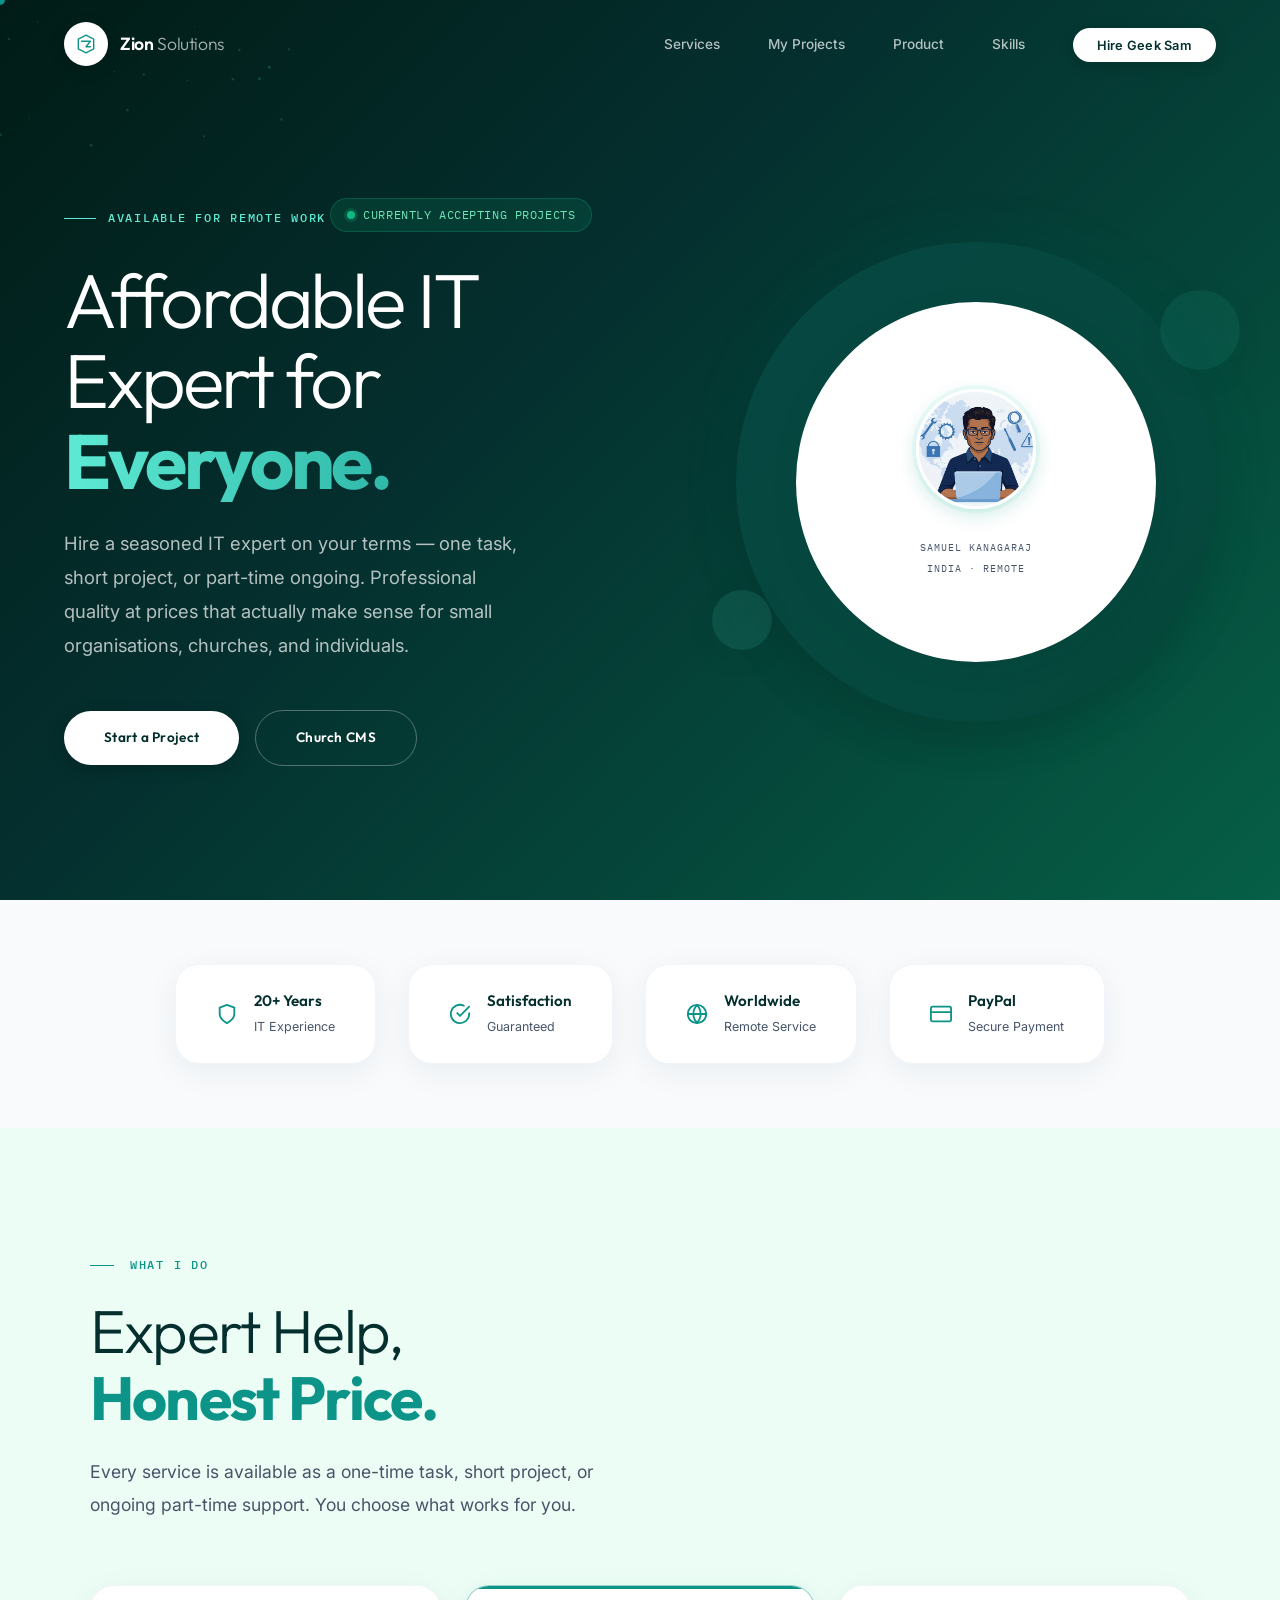
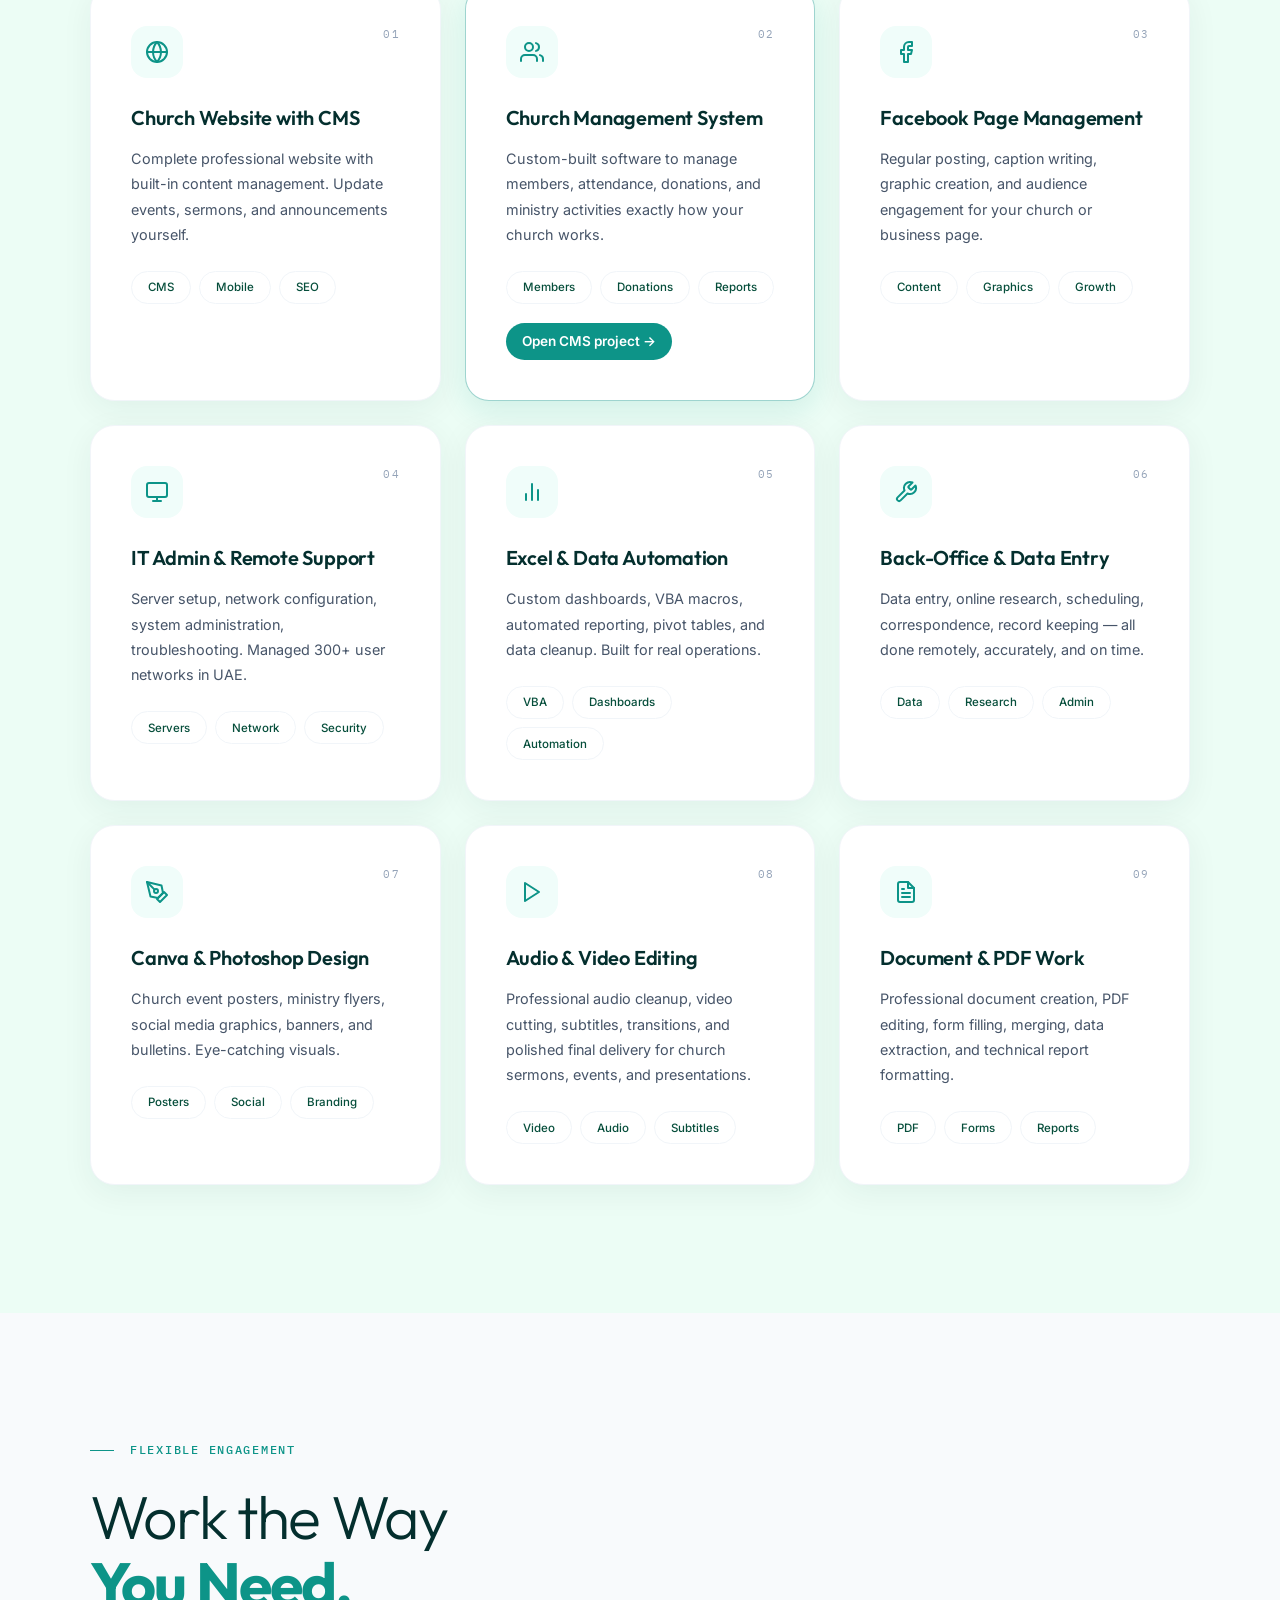
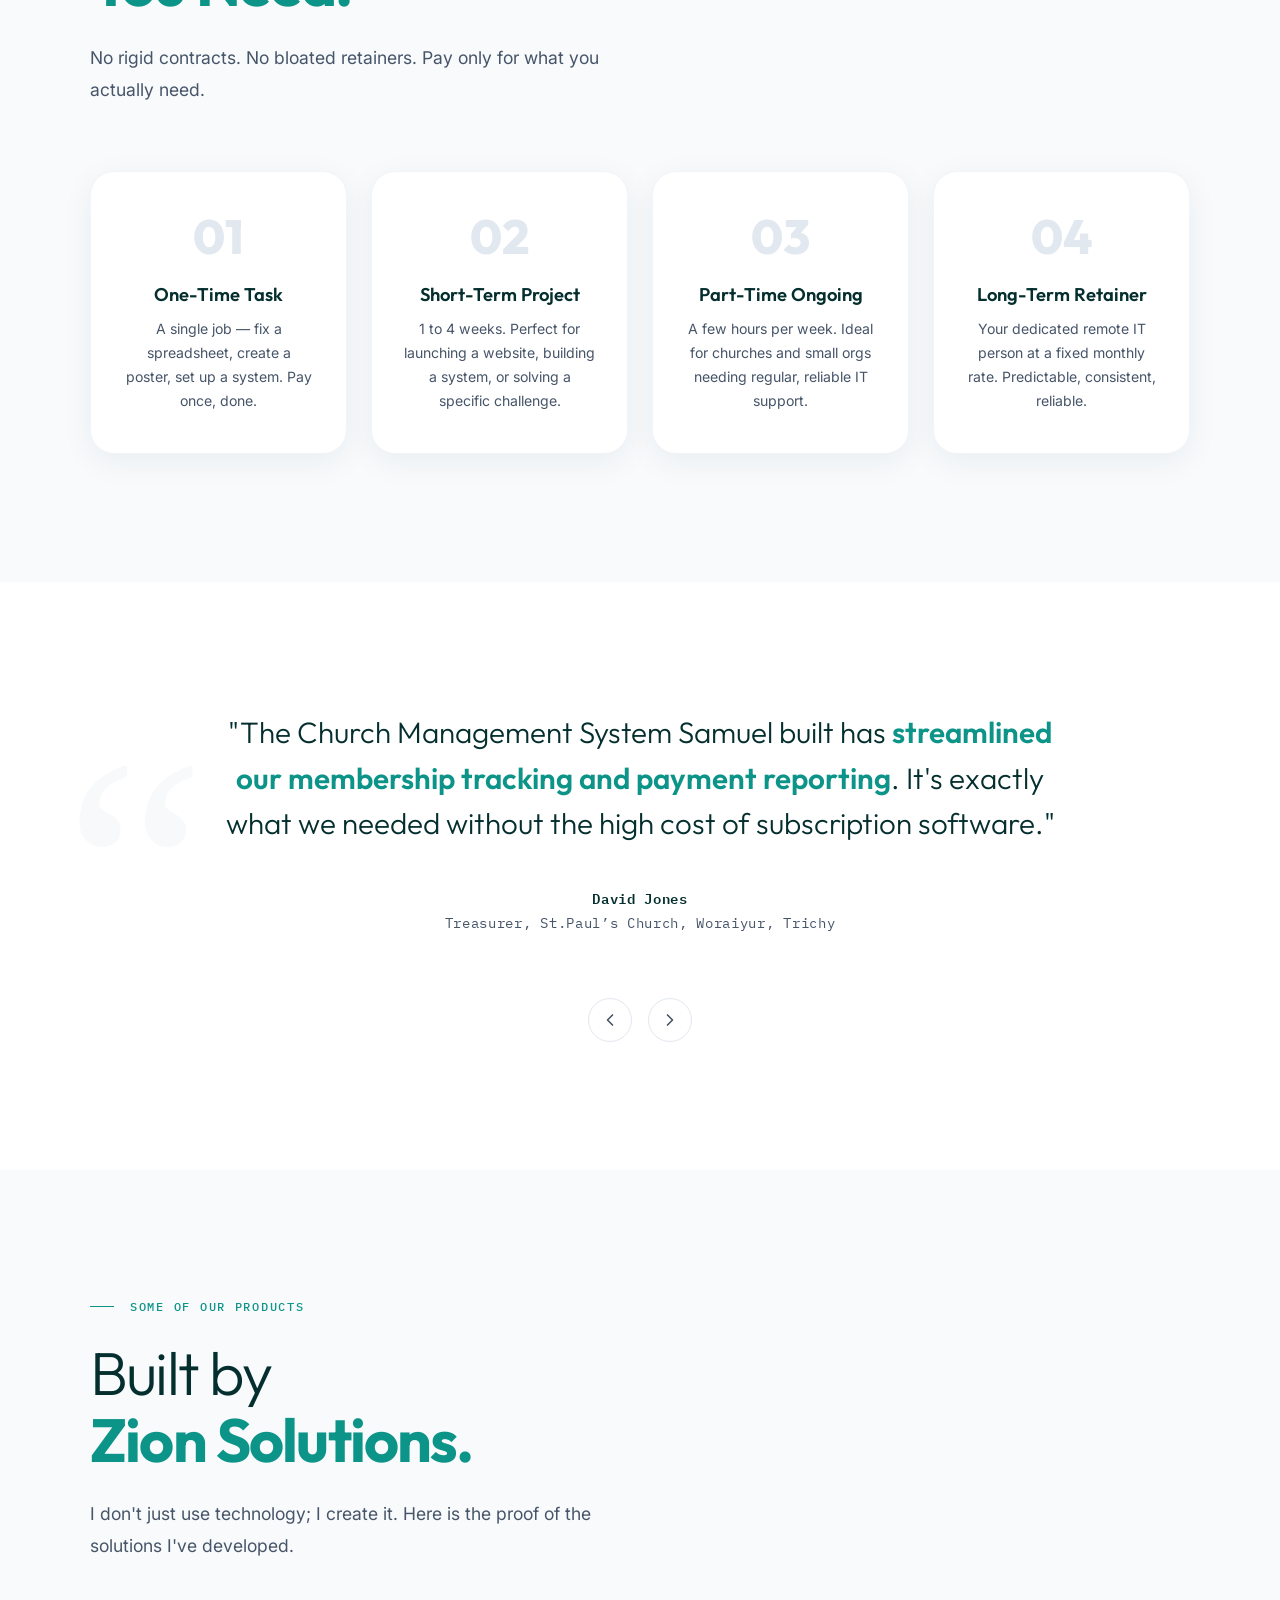
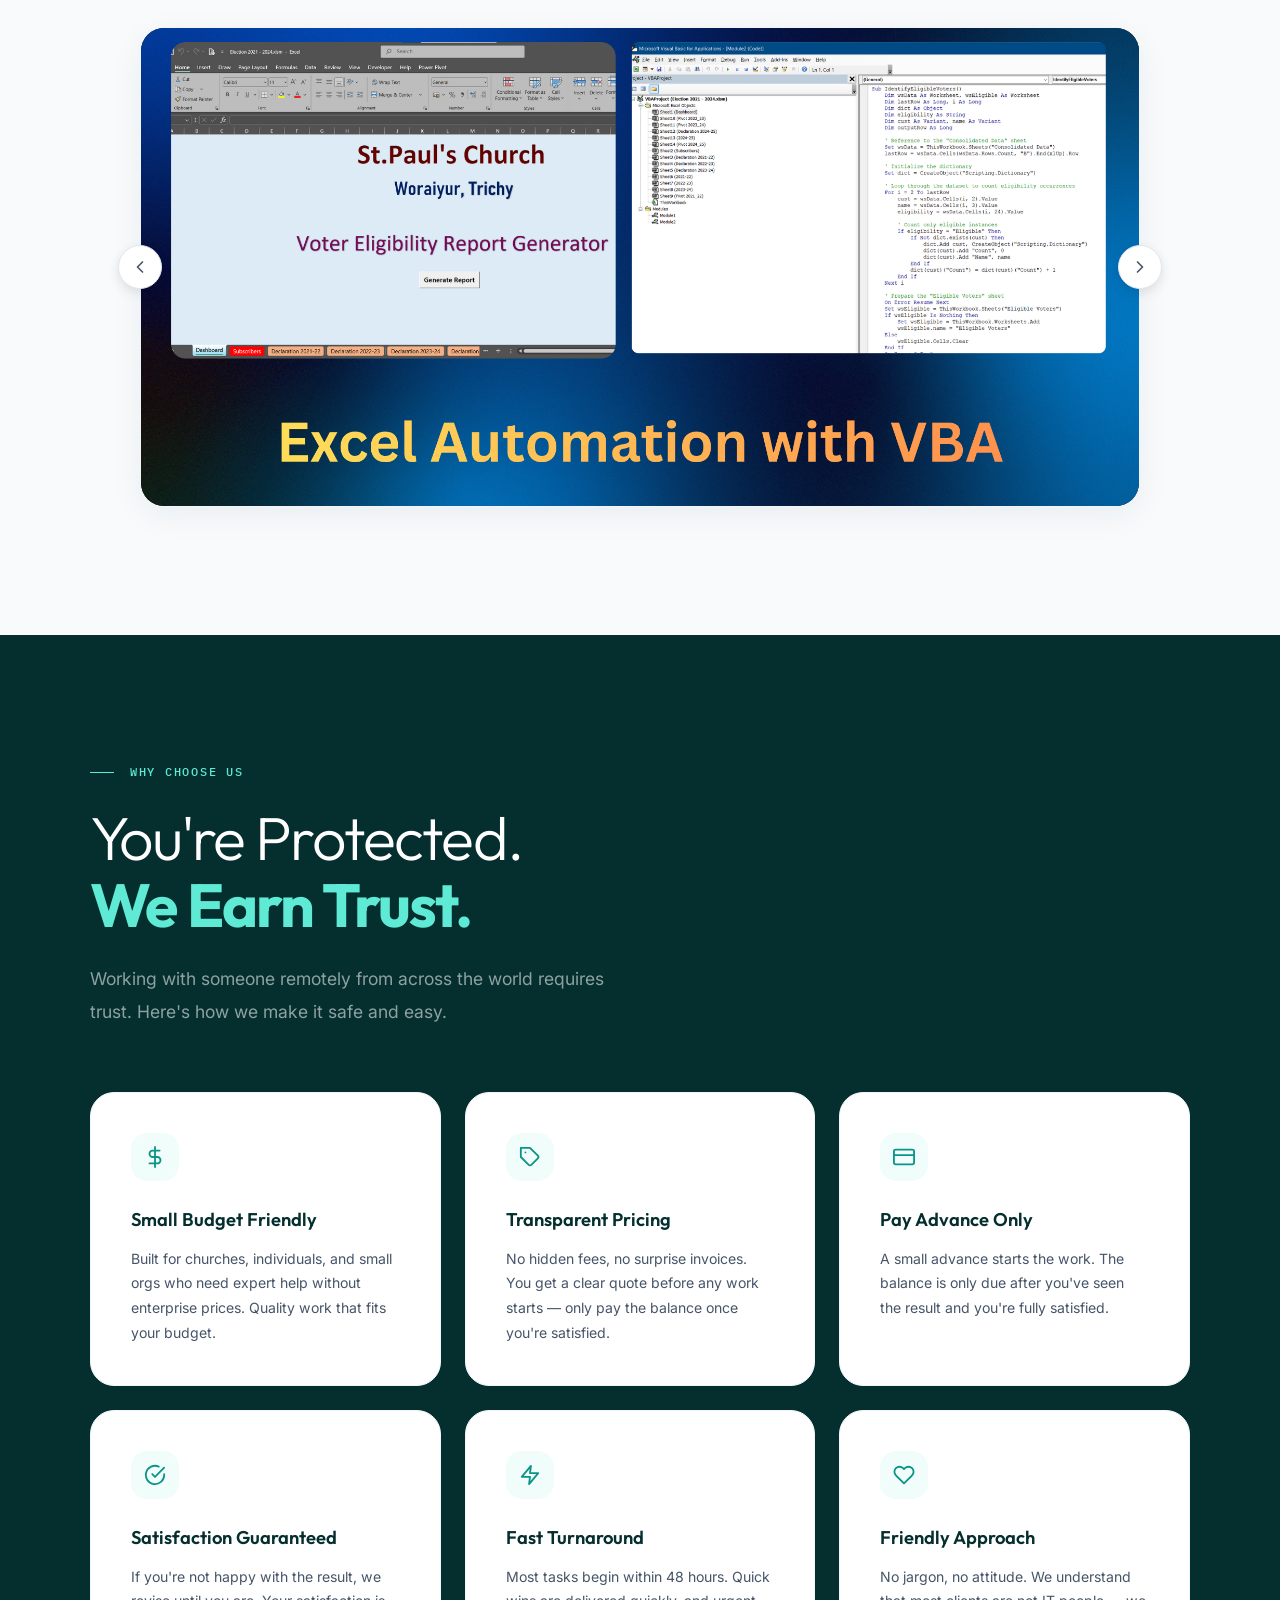
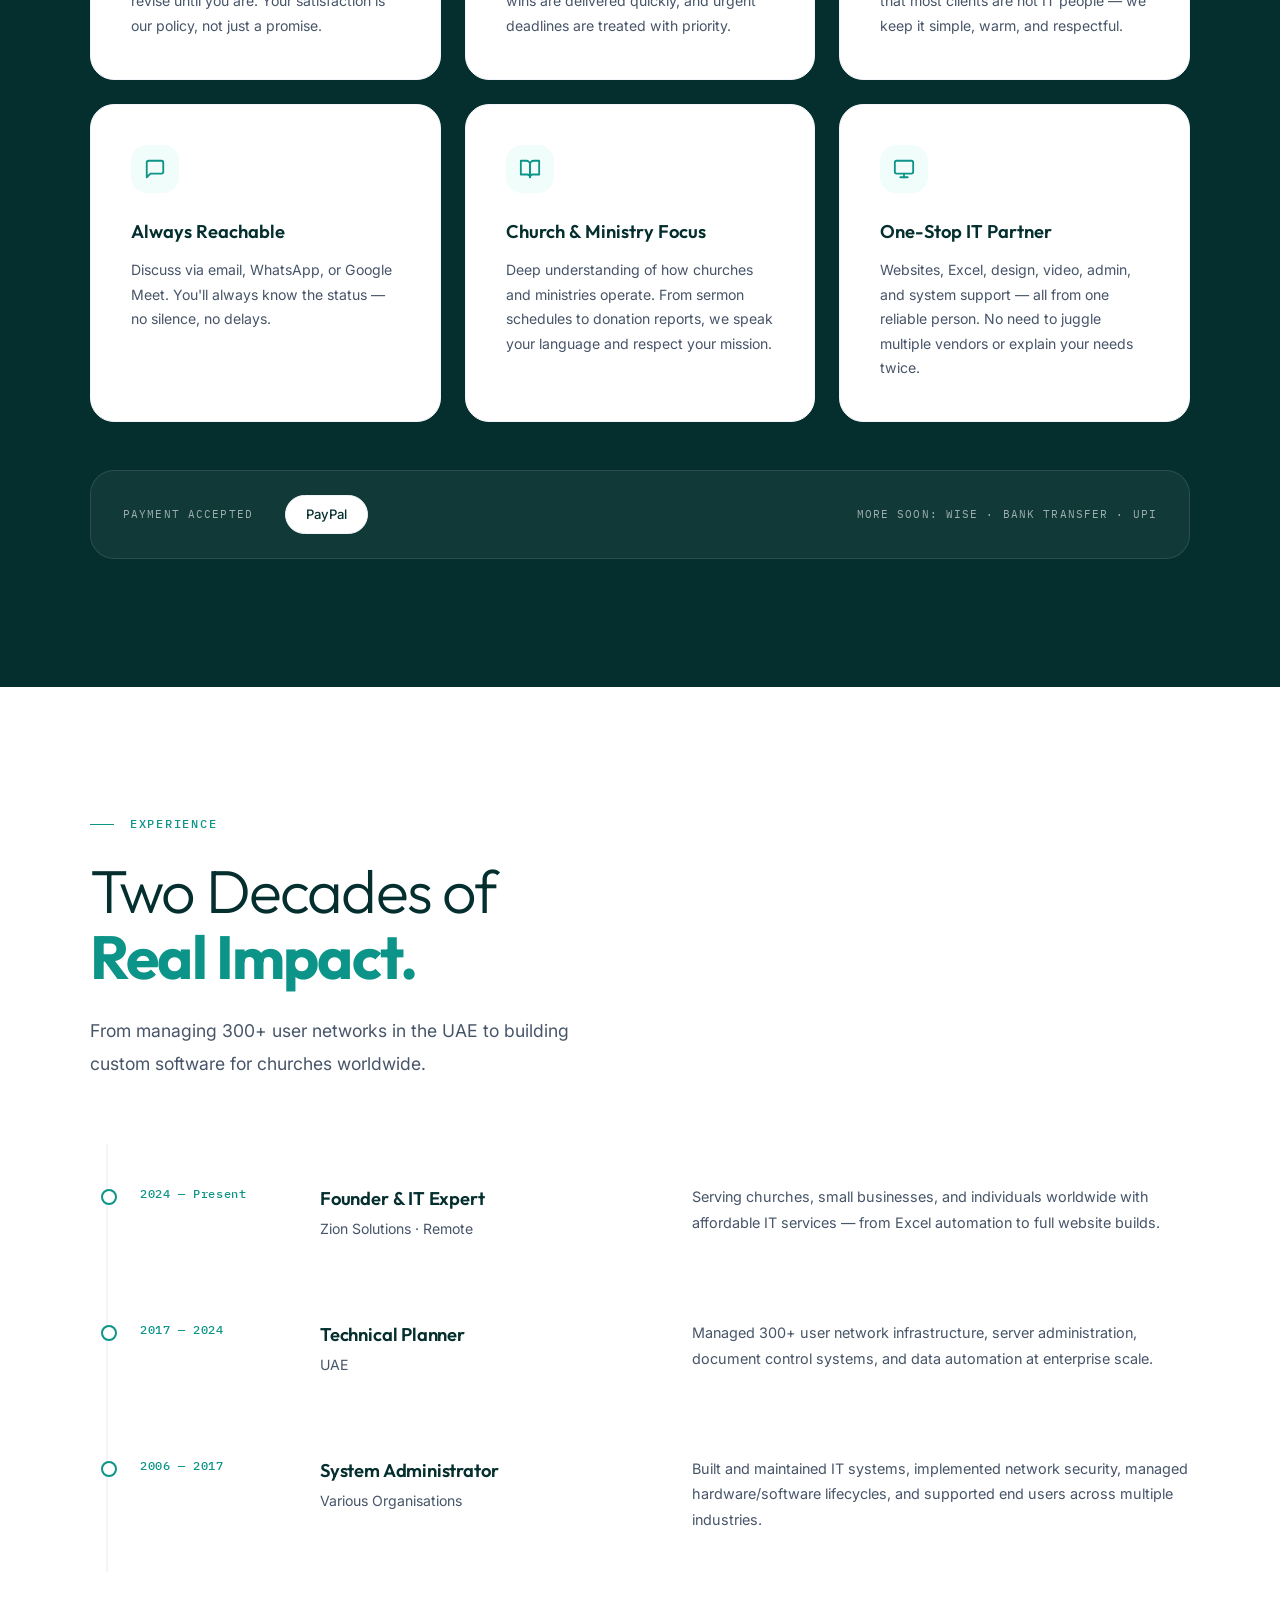
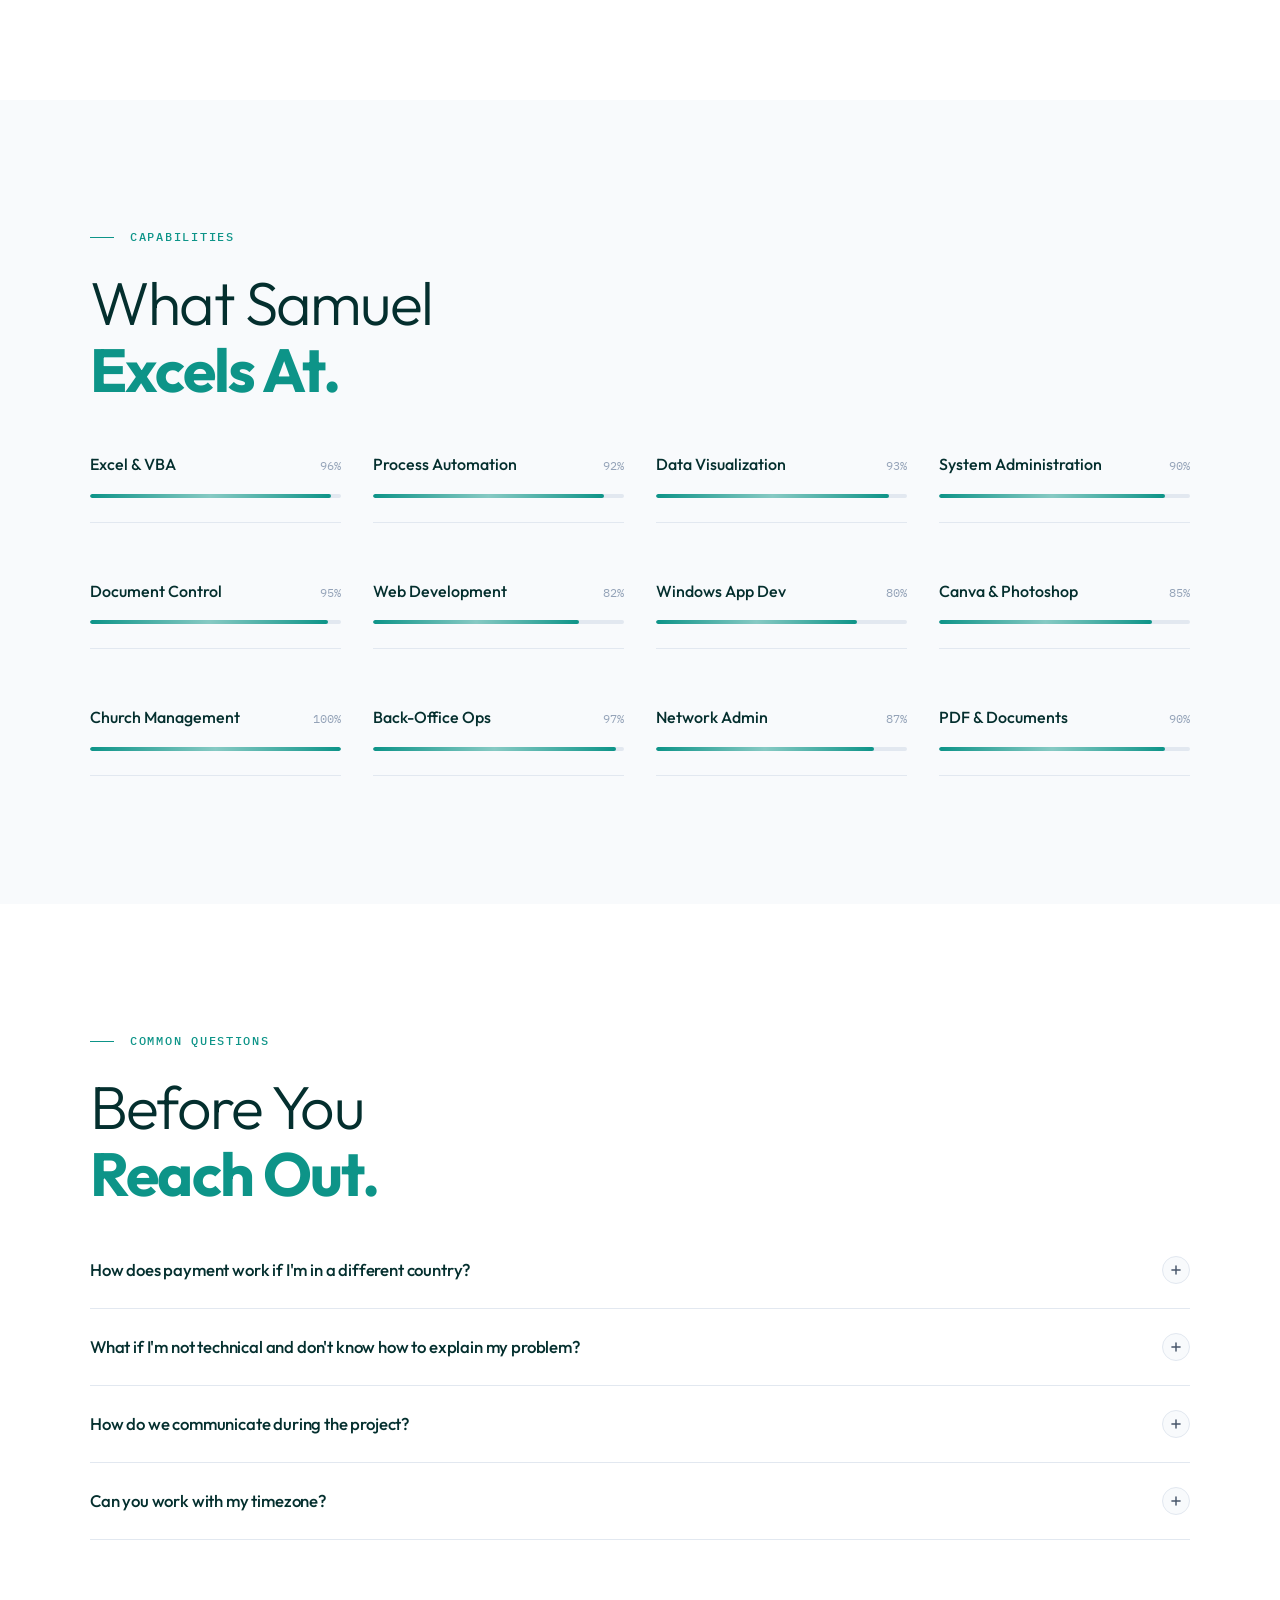
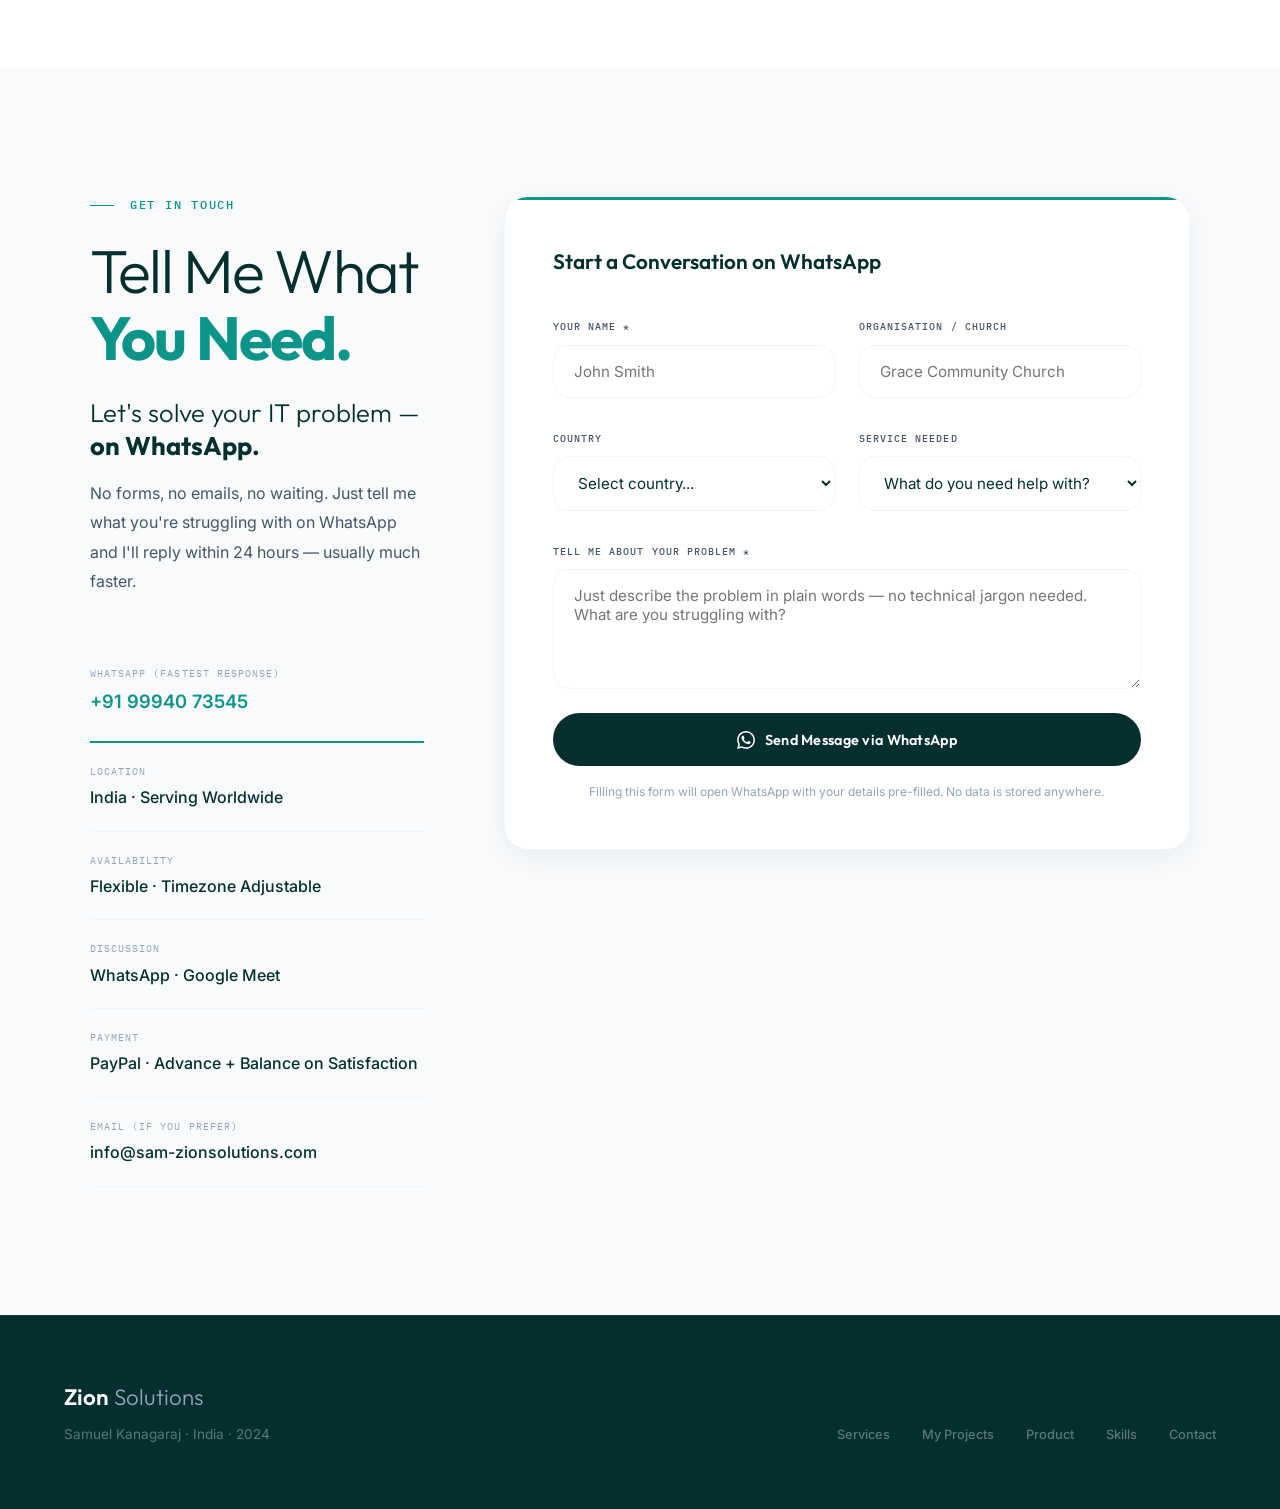
==== commit e2857b7e: "Smooth in-page jumps and stagger section reveals without slowing wheel scroll. Co-authored-by: Curso" ====
--- a/index.html
+++ b/index.html
@@ -67,7 +67,7 @@
 }
 
 * { margin: 0; padding: 0; box-sizing: border-box; }
-html { scroll-behavior: auto; }
+html { scroll-behavior: auto; scroll-padding-top: 88px; }
 body {
   font-family: 'Inter', sans-serif;
   color: var(--ink);
@@ -102,7 +102,7 @@
   position: fixed; top: 0; left: 0; right: 0; z-index: 100;
   padding: 0 5%; height: 88px;
   display: flex; align-items: center; justify-content: space-between;
-  transition: all 0.5s var(--ease-out);
+  transition: background 0.28s ease, height 0.28s ease, box-shadow 0.28s ease, color 0.28s ease;
   color: var(--white);
 }
 nav.scrolled {
@@ -815,17 +815,36 @@
 footer .links a:hover { color: var(--clay); }
 
 /* ── ANIMATIONS ── */
-.reveal { opacity: 0; transform: translateY(30px); transition: all 0.8s var(--ease-out); }
-.reveal.visible { opacity: 1; transform: translateY(0); }
-.stagger[data-delay="1"] { transition-delay: 0.1s; }
-.stagger[data-delay="2"] { transition-delay: 0.2s; }
-.stagger[data-delay="3"] { transition-delay: 0.3s; }
-.stagger[data-delay="4"] { transition-delay: 0.4s; }
-.stagger[data-delay="5"] { transition-delay: 0.5s; }
-.stagger[data-delay="6"] { transition-delay: 0.6s; }
-.stagger[data-delay="7"] { transition-delay: 0.7s; }
-.stagger[data-delay="8"] { transition-delay: 0.8s; }
-.stagger[data-delay="9"] { transition-delay: 0.9s; }
+.reveal {
+  opacity: 0; transform: translateY(22px);
+  transition: opacity 0.55s var(--ease-out), transform 0.55s var(--ease-out);
+}
+.reveal.visible { opacity: 1; transform: none; }
+.reveal:has(.stagger) { opacity: 1; transform: none; }
+.stagger { opacity: 0; }
+.stagger.visible {
+  opacity: 1;
+  animation: rise-in 0.55s var(--ease-out) backwards;
+}
+@keyframes rise-in {
+  from { opacity: 0; transform: translateY(20px); }
+  to { opacity: 1; transform: none; }
+}
+.stagger.visible[data-delay="1"] { animation-delay: 0.04s; }
+.stagger.visible[data-delay="2"] { animation-delay: 0.08s; }
+.stagger.visible[data-delay="3"] { animation-delay: 0.12s; }
+.stagger.visible[data-delay="4"] { animation-delay: 0.16s; }
+.stagger.visible[data-delay="5"] { animation-delay: 0.2s; }
+.stagger.visible[data-delay="6"] { animation-delay: 0.24s; }
+.stagger.visible[data-delay="7"] { animation-delay: 0.28s; }
+.stagger.visible[data-delay="8"] { animation-delay: 0.32s; }
+.stagger.visible[data-delay="9"] { animation-delay: 0.36s; }
+.stagger.visible[data-delay="10"] { animation-delay: 0.4s; }
+.stagger.visible[data-delay="11"] { animation-delay: 0.44s; }
+.stagger.visible[data-delay="12"] { animation-delay: 0.48s; }
+@media (prefers-reduced-motion: reduce) {
+  .reveal, .stagger, .stagger.visible, .exp-row, .skill-item { opacity: 1; transform: none; transition: none; animation: none; }
+}
 
 /* ── RESPONSIVE ── */
 @media (max-width: 980px) {
@@ -1556,45 +1575,63 @@
 window.addEventListener('scroll', onScroll, { passive: true });
 onScroll();
 
-// Intersection Observer for reveals and skills
-const observerOptions = { threshold: 0.15, rootMargin: '0px 0px -50px 0px' };
-const revealObserver = new IntersectionObserver((entries) => {
-  entries.forEach(entry => {
-    if (entry.isIntersecting) {
-      entry.target.classList.add('visible');
-      
-      // If it's a skill item, animate it
-      if (entry.target.classList.contains('skill-item')) {
-        const fill = entry.target.querySelector('.skill-fill');
-        const pct = entry.target.querySelector('.skill-pct');
-        if (fill && pct && !entry.target.dataset.animated) {
-          entry.target.dataset.animated = "true";
-          fill.style.width = fill.dataset.w + '%';
-          animateValue(pct, 0, parseInt(pct.dataset.target), 1500);
-        }
-      }
-      
-      // If it's a reveal container with stagger children
-      if (entry.target.classList.contains('reveal')) {
-        entry.target.querySelectorAll('.stagger').forEach(child => child.classList.add('visible'));
-      }
-      
+const reduceMotion = window.matchMedia('(prefers-reduced-motion: reduce)').matches;
+const easeScroll = reduceMotion ? 'auto' : 'smooth';
+
+document.addEventListener('click', e => {
+  const a = e.target.closest('a[href^="#"]');
+  if (!a) return;
+  const href = a.getAttribute('href');
+  if (href === '#' || a.classList.contains('nav-logo') || a.id === 'backTop') {
+    e.preventDefault();
+    window.scrollTo({ top: 0, behavior: easeScroll });
+    return;
+  }
+  const target = document.querySelector(href);
+  if (!target) return;
+  e.preventDefault();
+  target.scrollIntoView({ behavior: easeScroll, block: 'start' });
+  history.pushState(null, '', href);
+});
+
+function animateSkill(item) {
+  const fill = item.querySelector('.skill-fill');
+  const pct = item.querySelector('.skill-pct');
+  if (!fill || !pct || item.dataset.animated) return;
+  item.dataset.animated = 'true';
+  fill.style.width = fill.dataset.w + '%';
+  if (reduceMotion) {
+    pct.textContent = pct.dataset.target + '%';
+    return;
+  }
+  const end = parseInt(pct.dataset.target, 10);
+  const start = performance.now();
+  const step = now => {
+    const t = Math.min((now - start) / 900, 1);
+    pct.textContent = Math.floor(t * end) + '%';
+    if (t < 1) requestAnimationFrame(step);
+  };
+  requestAnimationFrame(step);
+}
+
+function showEntry(el) {
+  el.classList.add('visible');
+  el.querySelectorAll('.stagger').forEach(child => child.classList.add('visible'));
+  if (el.classList.contains('skill-item')) animateSkill(el);
+  el.querySelectorAll('.skill-item').forEach(animateSkill);
+}
+
+if (reduceMotion) {
+  document.querySelectorAll('.reveal, .stagger, .exp-row, .skill-item').forEach(showEntry);
+} else {
+  const revealObserver = new IntersectionObserver((entries) => {
+    entries.forEach(entry => {
+      if (!entry.isIntersecting) return;
+      showEntry(entry.target);
       revealObserver.unobserve(entry.target);
-    }
-  });
-}, observerOptions);
-
-document.querySelectorAll('.reveal, .exp-row, .skill-item').forEach(el => revealObserver.observe(el));
-
-function animateValue(obj, start, end, duration) {
-  let startTimestamp = null;
-  const step = (timestamp) => {
-    if (!startTimestamp) startTimestamp = timestamp;
-    const progress = Math.min((timestamp - startTimestamp) / duration, 1);
-    obj.innerHTML = Math.floor(progress * (end - start) + start) + "%";
-    if (progress < 1) { window.requestAnimationFrame(step); }
-  };
-  window.requestAnimationFrame(step);
+    });
+  }, { threshold: 0.08, rootMargin: '0px 0px -10% 0px' });
+  document.querySelectorAll('.reveal, .exp-row, .skill-item').forEach(el => revealObserver.observe(el));
 }
 
 // Testimonial Slider
@@ -1621,17 +1658,6 @@
 function nextProduct() { showProduct(currentProduct + 1); }
 function prevProduct() { showProduct(currentProduct - 1); }
 setInterval(nextProduct, 10000);
-
-// Staggered children in revealed containers
-document.querySelectorAll('.reveal').forEach(parent => {
-  const children = parent.querySelectorAll('.stagger');
-  if (children.length) {
-    const parentObs = new IntersectionObserver(entries => {
-      entries.forEach(e => { if (e.isIntersecting) { children.forEach(c => c.classList.add('visible')); } });
-    }, { threshold: 0.1 });
-    parentObs.observe(parent);
-  }
-});
 
 // FAQ Accordion
 function toggleFaq(el) {
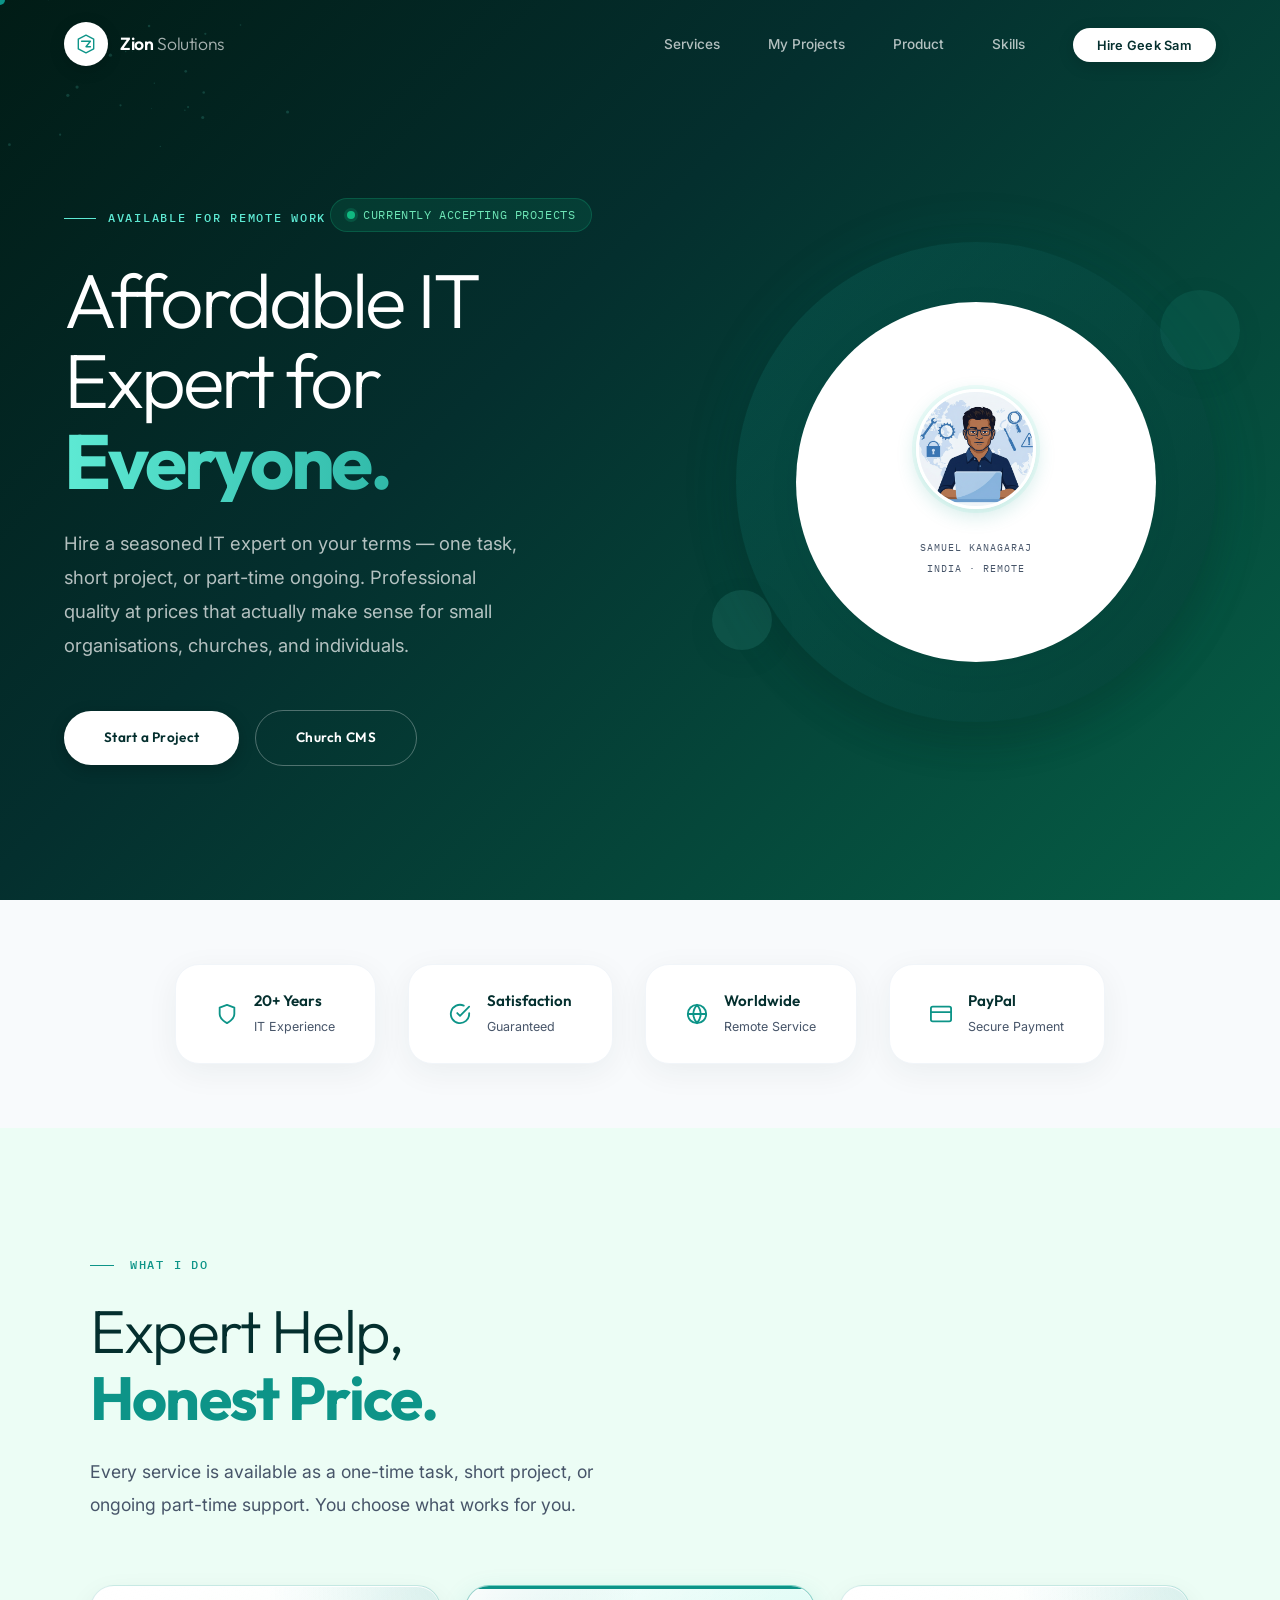
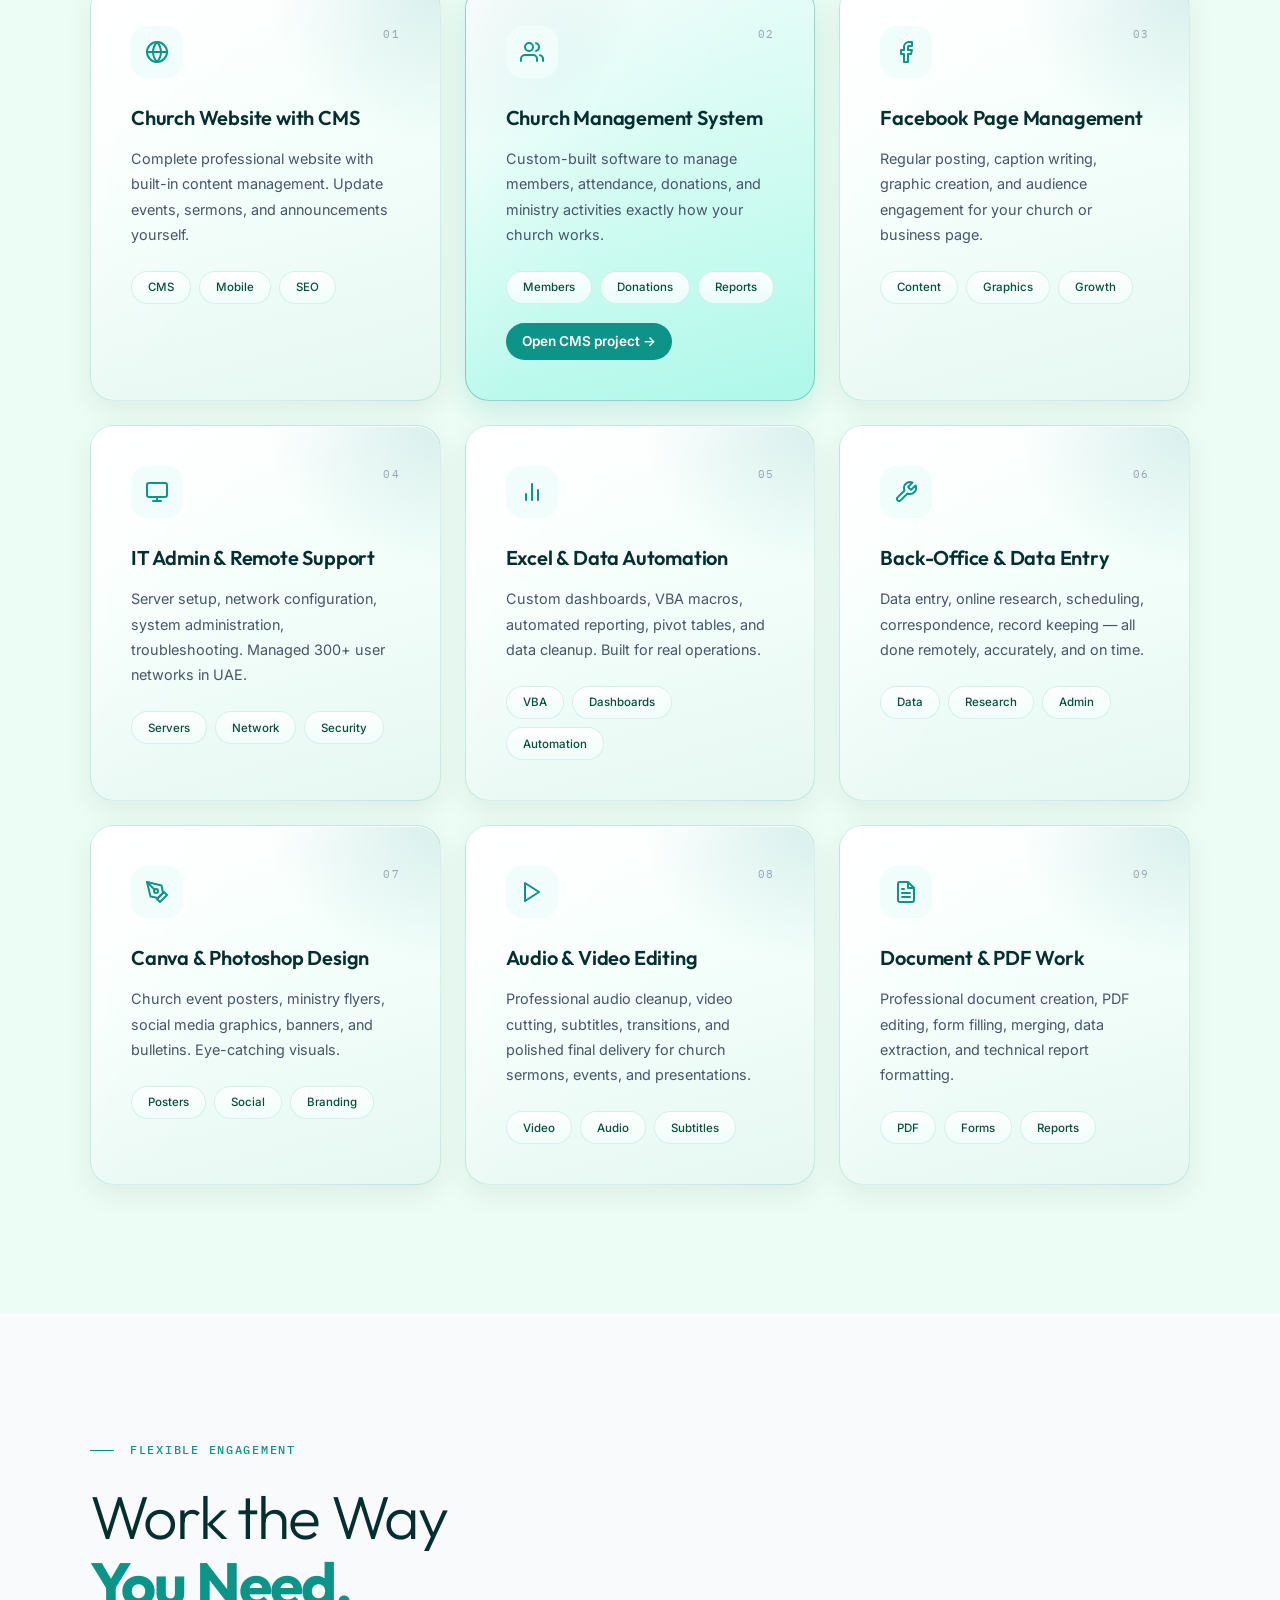
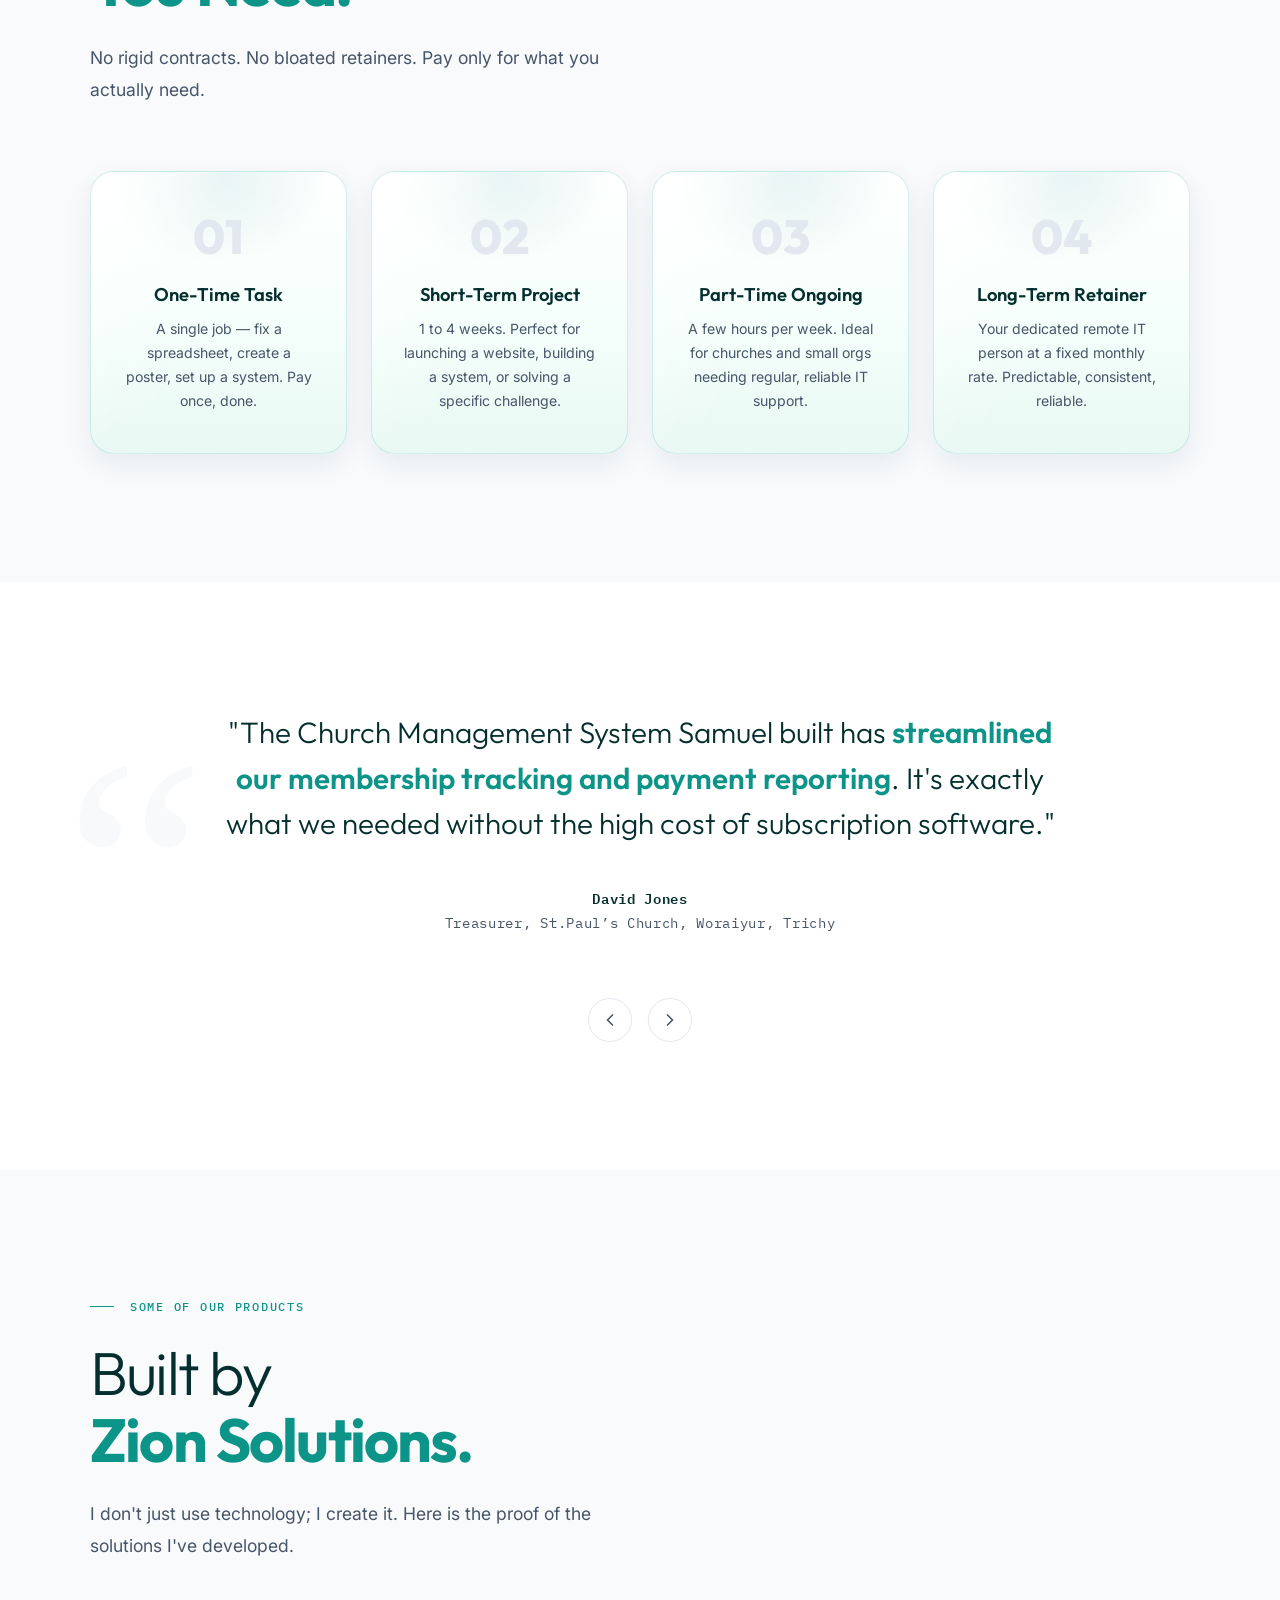
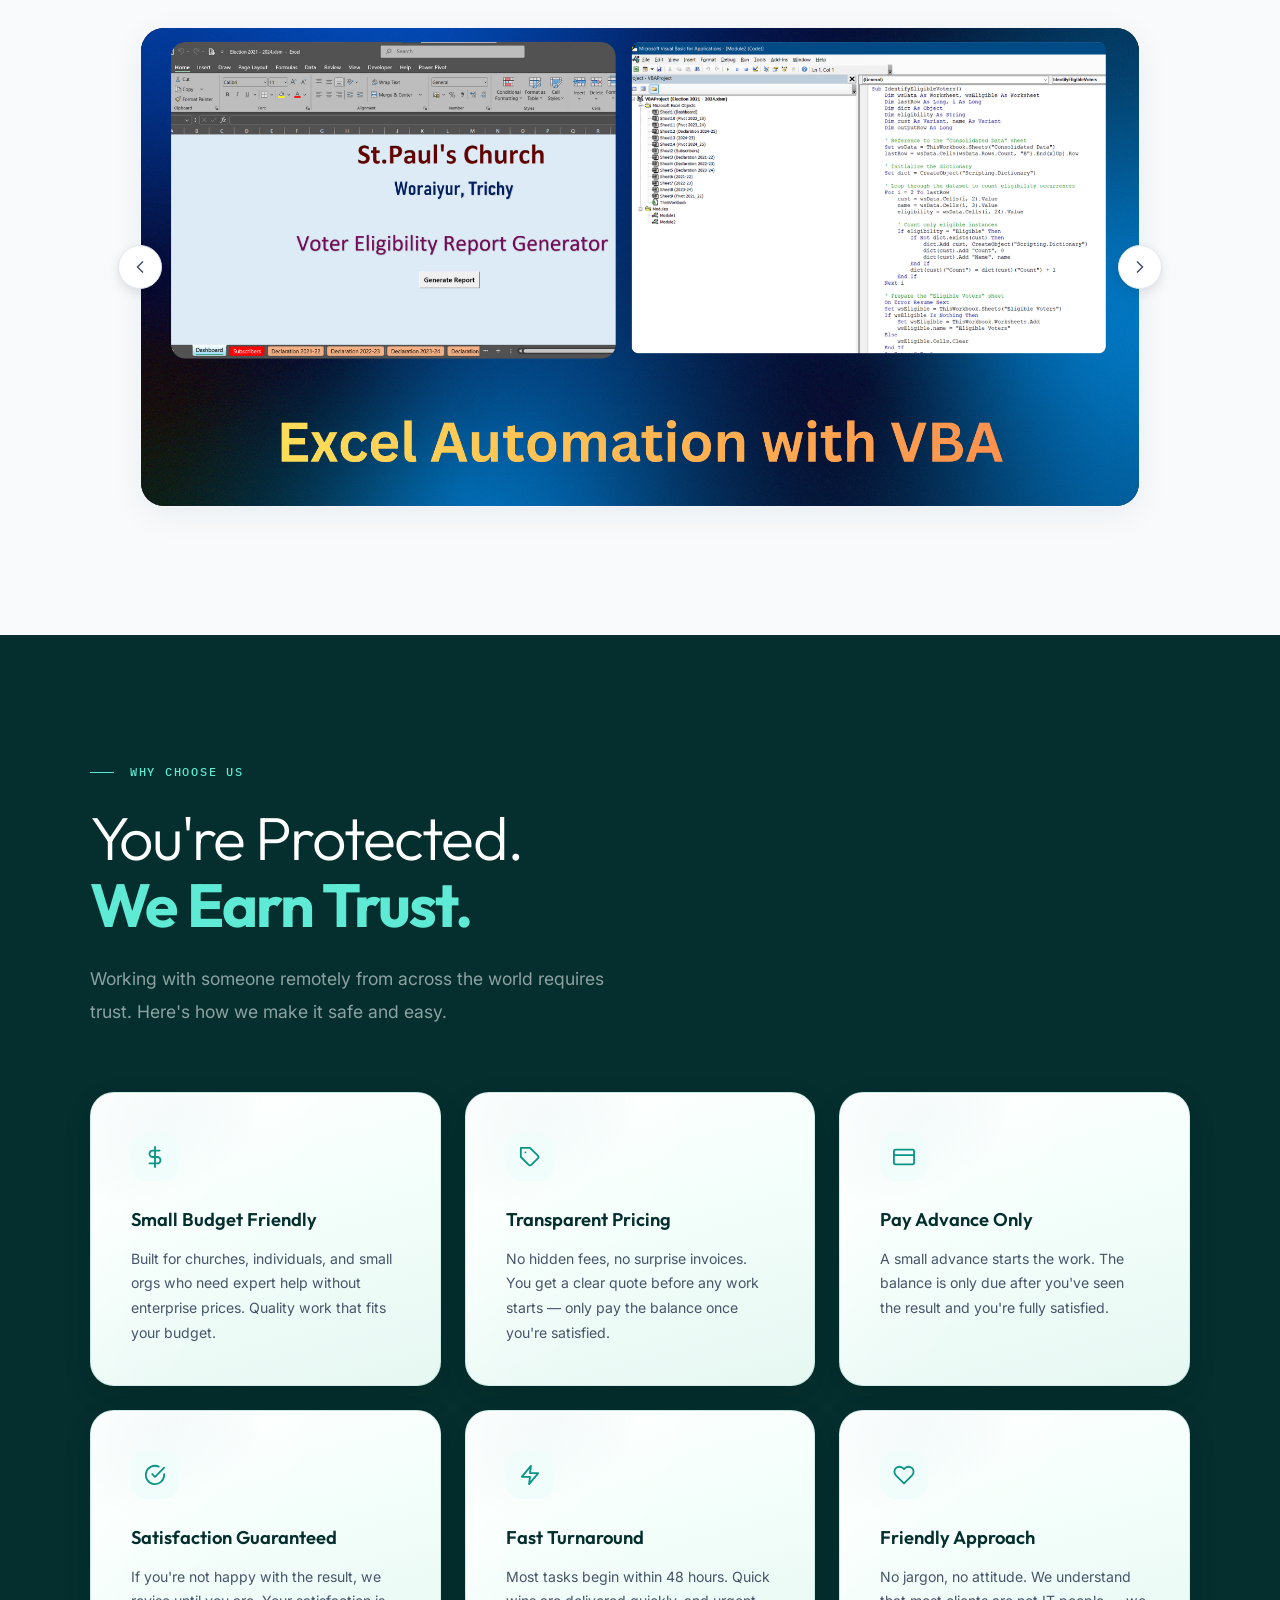
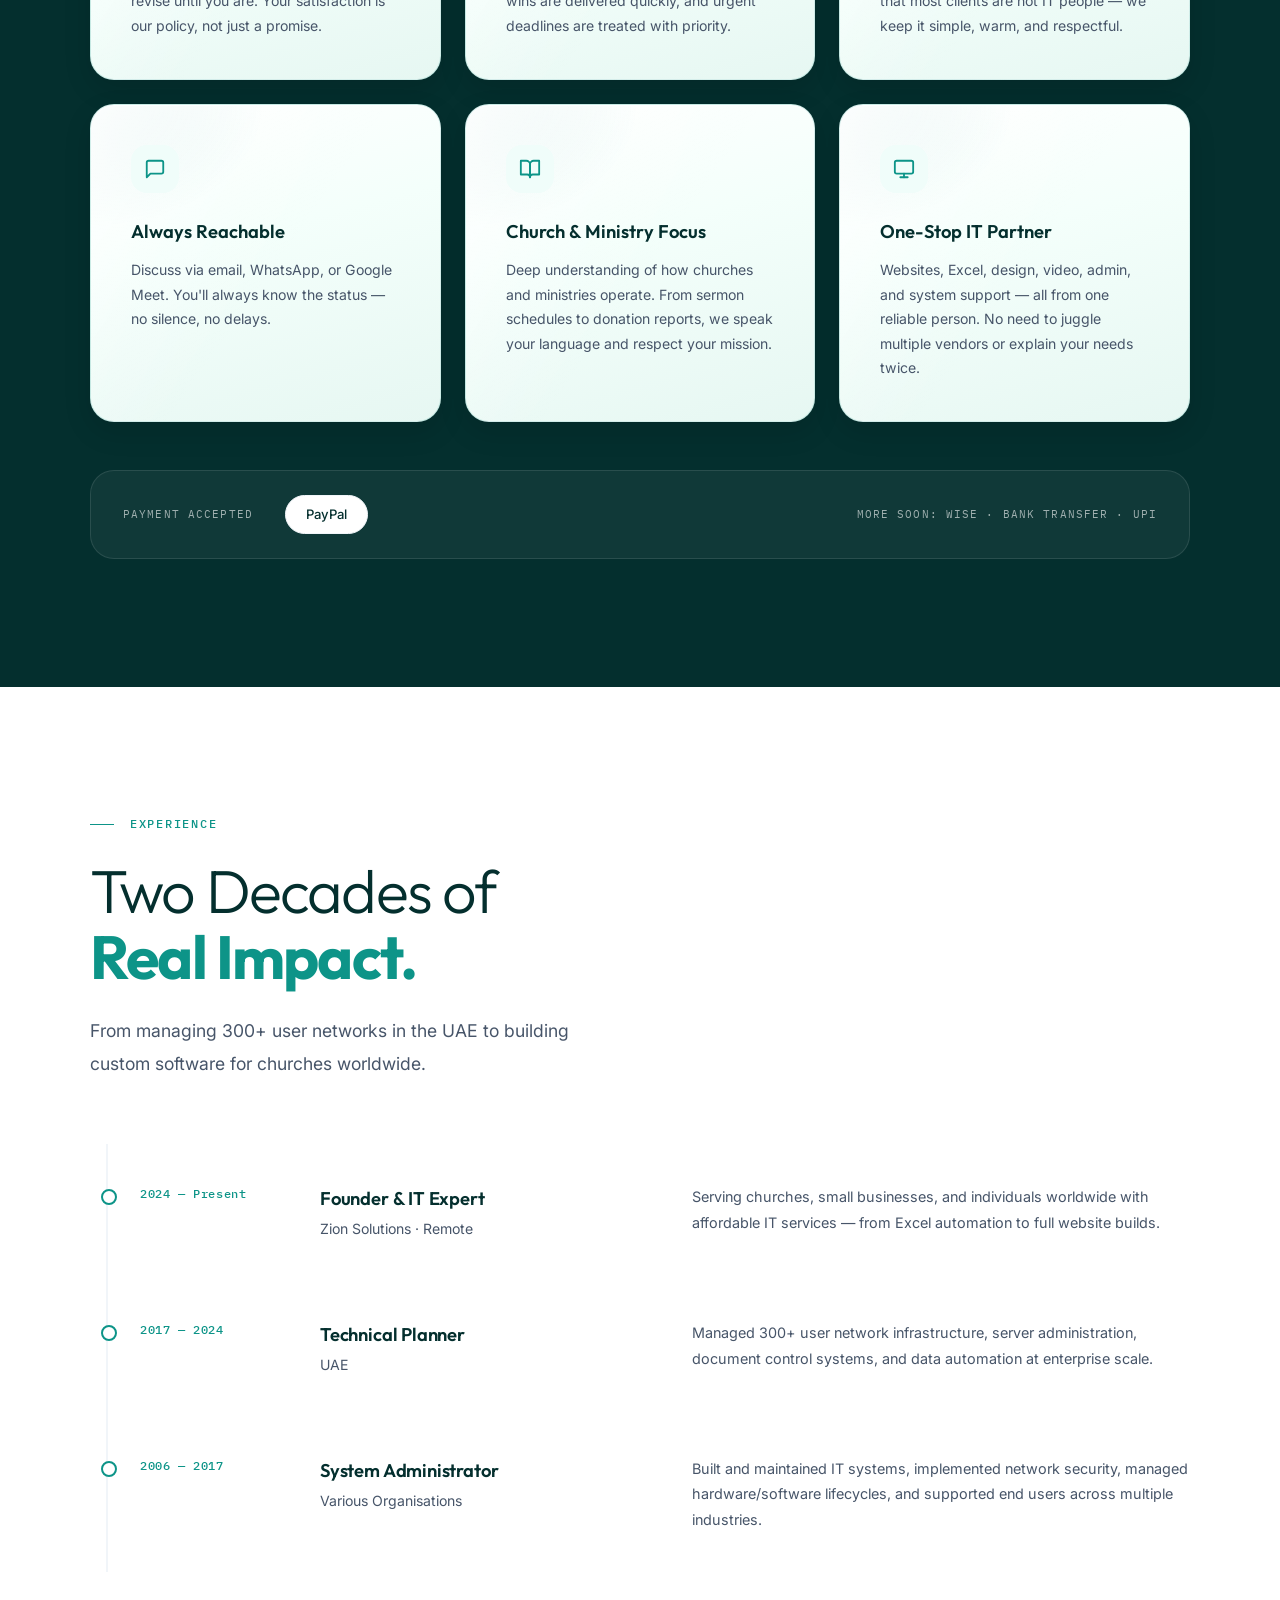
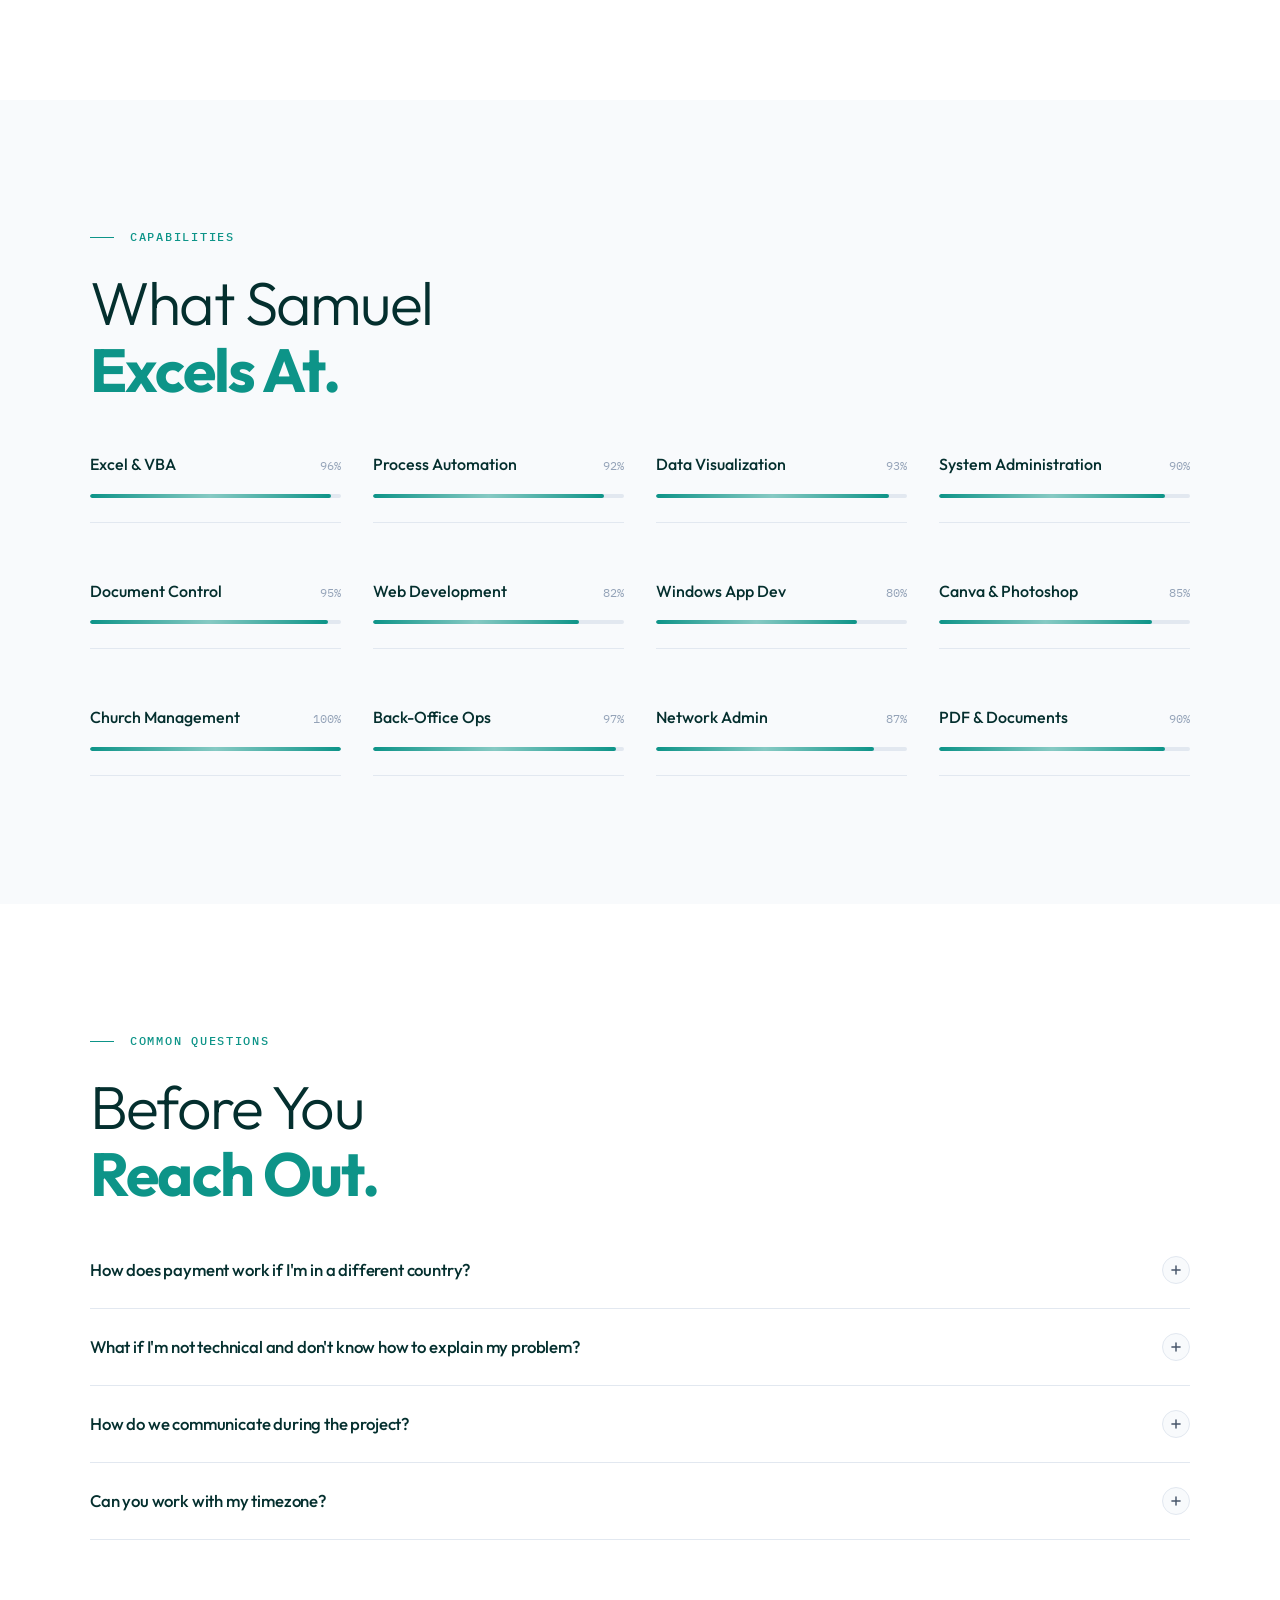
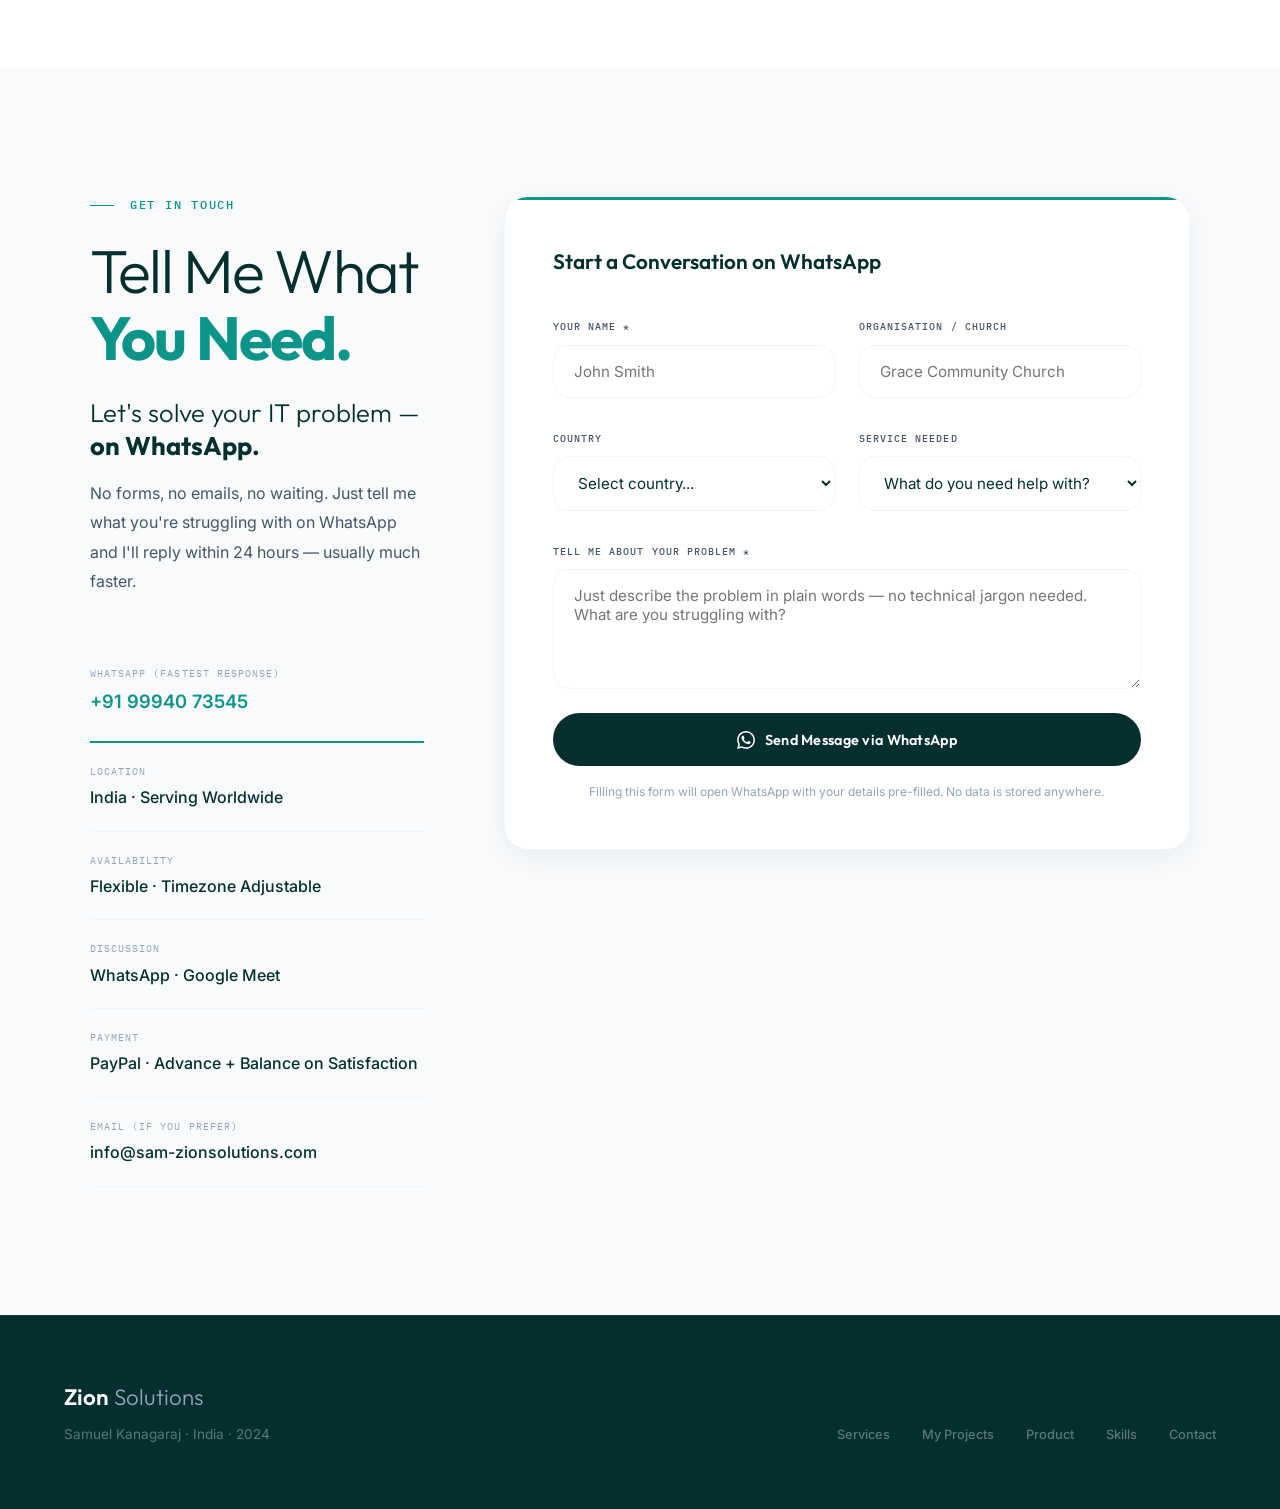
==== commit 7d696ac9: "Give the home-page tiles a glossy teal gradient so they no longer read as flat white. Co-authored-by" ====
--- a/index.html
+++ b/index.html
@@ -463,9 +463,15 @@
   gap: 1.5rem;
 }
 .service-card {
-  background: var(--white); border-radius: var(--radius); padding: 2.5rem;
-  border: 1px solid var(--border-light); box-shadow: var(--shadow);
-  transition: all 0.5s var(--ease-out); position: relative; overflow: hidden;
+  background:
+    linear-gradient(125deg, rgba(255,255,255,0.92) 0%, rgba(255,255,255,0.18) 32%, transparent 52%),
+    radial-gradient(90% 70% at 100% 0%, rgba(13,148,136,0.14), transparent 55%),
+    linear-gradient(165deg, #ffffff 0%, #f4fffb 42%, #e6f7f2 100%);
+  border-radius: var(--radius); padding: 2.5rem;
+  border: 1px solid rgba(13, 148, 136, 0.16);
+  box-shadow: inset 0 1px 0 rgba(255,255,255,0.95), 0 10px 28px rgba(4, 47, 46, 0.07);
+  transition: transform 0.5s var(--ease-out), box-shadow 0.5s var(--ease-out), border-color 0.5s var(--ease-out);
+  position: relative; overflow: hidden;
 }
 .service-card::before {
   content: ''; position: absolute; top: 0; left: 0; right: 0; height: 3px; background: var(--clay);
@@ -473,7 +479,13 @@
 }
 .service-card:hover::before { transform: scaleX(1); }
 .service-card:hover {
-  transform: translateY(-8px); box-shadow: 0 20px 40px rgba(13, 148, 136, 0.1); border-color: var(--clay);
+  transform: translateY(-8px);
+  border-color: var(--clay);
+  box-shadow: inset 0 1px 0 rgba(255,255,255,1), 0 22px 44px rgba(13, 148, 136, 0.16);
+  background:
+    linear-gradient(125deg, rgba(255,255,255,0.96) 0%, rgba(255,255,255,0.22) 34%, transparent 54%),
+    radial-gradient(90% 70% at 100% 0%, rgba(13,148,136,0.22), transparent 55%),
+    linear-gradient(165deg, #ffffff 0%, #ecfdf5 40%, #ccfbf1 100%);
 }
 .service-card-top {
   display: flex; justify-content: space-between; align-items: flex-start; margin-bottom: 1.5rem;
@@ -495,9 +507,11 @@
 .service-card p { font-size: 0.9rem; color: var(--stone); line-height: 1.75; margin-bottom: 1.5rem; }
 .service-card-tags { display: flex; flex-wrap: wrap; gap: 0.5rem; }
 .service-tag {
-  background: var(--paper); color: var(--ink-soft); border: 1px solid var(--border-light);
+  background: linear-gradient(180deg, rgba(255,255,255,0.9), rgba(240,253,250,0.85));
+  color: var(--ink-soft); border: 1px solid rgba(13, 148, 136, 0.14);
   font-size: 0.72rem; font-weight: 500; padding: 0.4rem 1rem; border-radius: var(--radius-pill);
   transition: all 0.2s;
+  box-shadow: inset 0 1px 0 rgba(255,255,255,0.9);
 }
 a.service-card { text-decoration: none; color: inherit; display: block; }
 .service-card .card-link {
@@ -505,7 +519,11 @@
 }
 a.service-card-cms {
   border-color: rgba(13, 148, 136, 0.4);
-  box-shadow: 0 10px 28px rgba(13, 148, 136, 0.12);
+  box-shadow: inset 0 1px 0 rgba(255,255,255,0.95), 0 10px 28px rgba(13, 148, 136, 0.16);
+  background:
+    linear-gradient(125deg, rgba(255,255,255,0.95) 0%, rgba(255,255,255,0.2) 30%, transparent 50%),
+    radial-gradient(90% 70% at 0% 0%, rgba(13,148,136,0.22), transparent 55%),
+    linear-gradient(165deg, #f0fdfa 0%, #ccfbf1 58%, #99f6e4 130%);
 }
 a.service-card-cms::before { transform: scaleX(1); }
 a.service-card-cms::after {
@@ -548,9 +566,15 @@
 /* ── ENGAGEMENT ── */
 .engage-grid { display: grid; grid-template-columns: repeat(auto-fit, minmax(240px, 1fr)); gap: 1.5rem; }
 .engage-card {
-  background: var(--white); border-radius: var(--radius); padding: 2.5rem 2rem;
-  border: 1px solid var(--border-light); box-shadow: var(--shadow);
-  transition: all 0.5s var(--ease-out); text-align: center; position: relative; overflow: hidden;
+  background:
+    linear-gradient(125deg, rgba(255,255,255,0.92) 0%, rgba(255,255,255,0.18) 32%, transparent 52%),
+    radial-gradient(80% 60% at 50% 0%, rgba(13,148,136,0.12), transparent 55%),
+    linear-gradient(180deg, #ffffff 0%, #f5fffb 50%, #e8f8f3 100%);
+  border-radius: var(--radius); padding: 2.5rem 2rem;
+  border: 1px solid rgba(13, 148, 136, 0.16);
+  box-shadow: inset 0 1px 0 rgba(255,255,255,0.95), 0 10px 28px rgba(4, 47, 46, 0.07);
+  transition: transform 0.5s var(--ease-out), box-shadow 0.5s var(--ease-out);
+  text-align: center; position: relative; overflow: hidden;
 }
 .engage-card::after {
   content: ''; position: absolute; bottom: 0; left: 50%; transform: translateX(-50%) scaleX(0);
@@ -558,7 +582,7 @@
   transition: transform 0.5s var(--ease-out); transform-origin: center;
 }
 .engage-card:hover::after { transform: translateX(-50%) scaleX(1); }
-.engage-card:hover { transform: translateY(-6px); box-shadow: var(--shadow-hover); }
+.engage-card:hover { transform: translateY(-6px); box-shadow: inset 0 1px 0 rgba(255,255,255,1), var(--shadow-hover); }
 .engage-num {
   font-family: 'Outfit', sans-serif; font-size: 3rem; font-weight: 800; color: var(--border);
   line-height: 1; margin-bottom: 1.25rem; transition: color 0.3s;
@@ -640,9 +664,15 @@
 .trust-section .section-body { color: rgba(255, 255, 255, 0.55); }
 .trust-grid { display: grid; grid-template-columns: repeat(auto-fit, minmax(260px, 1fr)); gap: 1.5rem; }
 .trust-card {
-  background: var(--white); border: 1px solid var(--border-light);
-  border-radius: var(--radius); padding: 2.5rem; transition: all 0.5s var(--ease-out);
+  background:
+    linear-gradient(125deg, rgba(255,255,255,0.92) 0%, rgba(255,255,255,0.18) 32%, transparent 52%),
+    radial-gradient(90% 70% at 0% 0%, rgba(13,148,136,0.14), transparent 55%),
+    linear-gradient(165deg, #ffffff 0%, #f4fffb 42%, #e6f7f2 100%);
+  border: 1px solid rgba(13, 148, 136, 0.16);
+  border-radius: var(--radius); padding: 2.5rem;
+  transition: transform 0.5s var(--ease-out), box-shadow 0.5s var(--ease-out), border-color 0.5s var(--ease-out);
   position: relative; overflow: hidden;
+  box-shadow: inset 0 1px 0 rgba(255,255,255,0.95), 0 10px 28px rgba(0,0,0,0.12);
 }
 .trust-card:hover {
   border-color: var(--clay); transform: translateY(-6px); box-shadow: 0 20px 60px rgba(0,0,0,0.2);
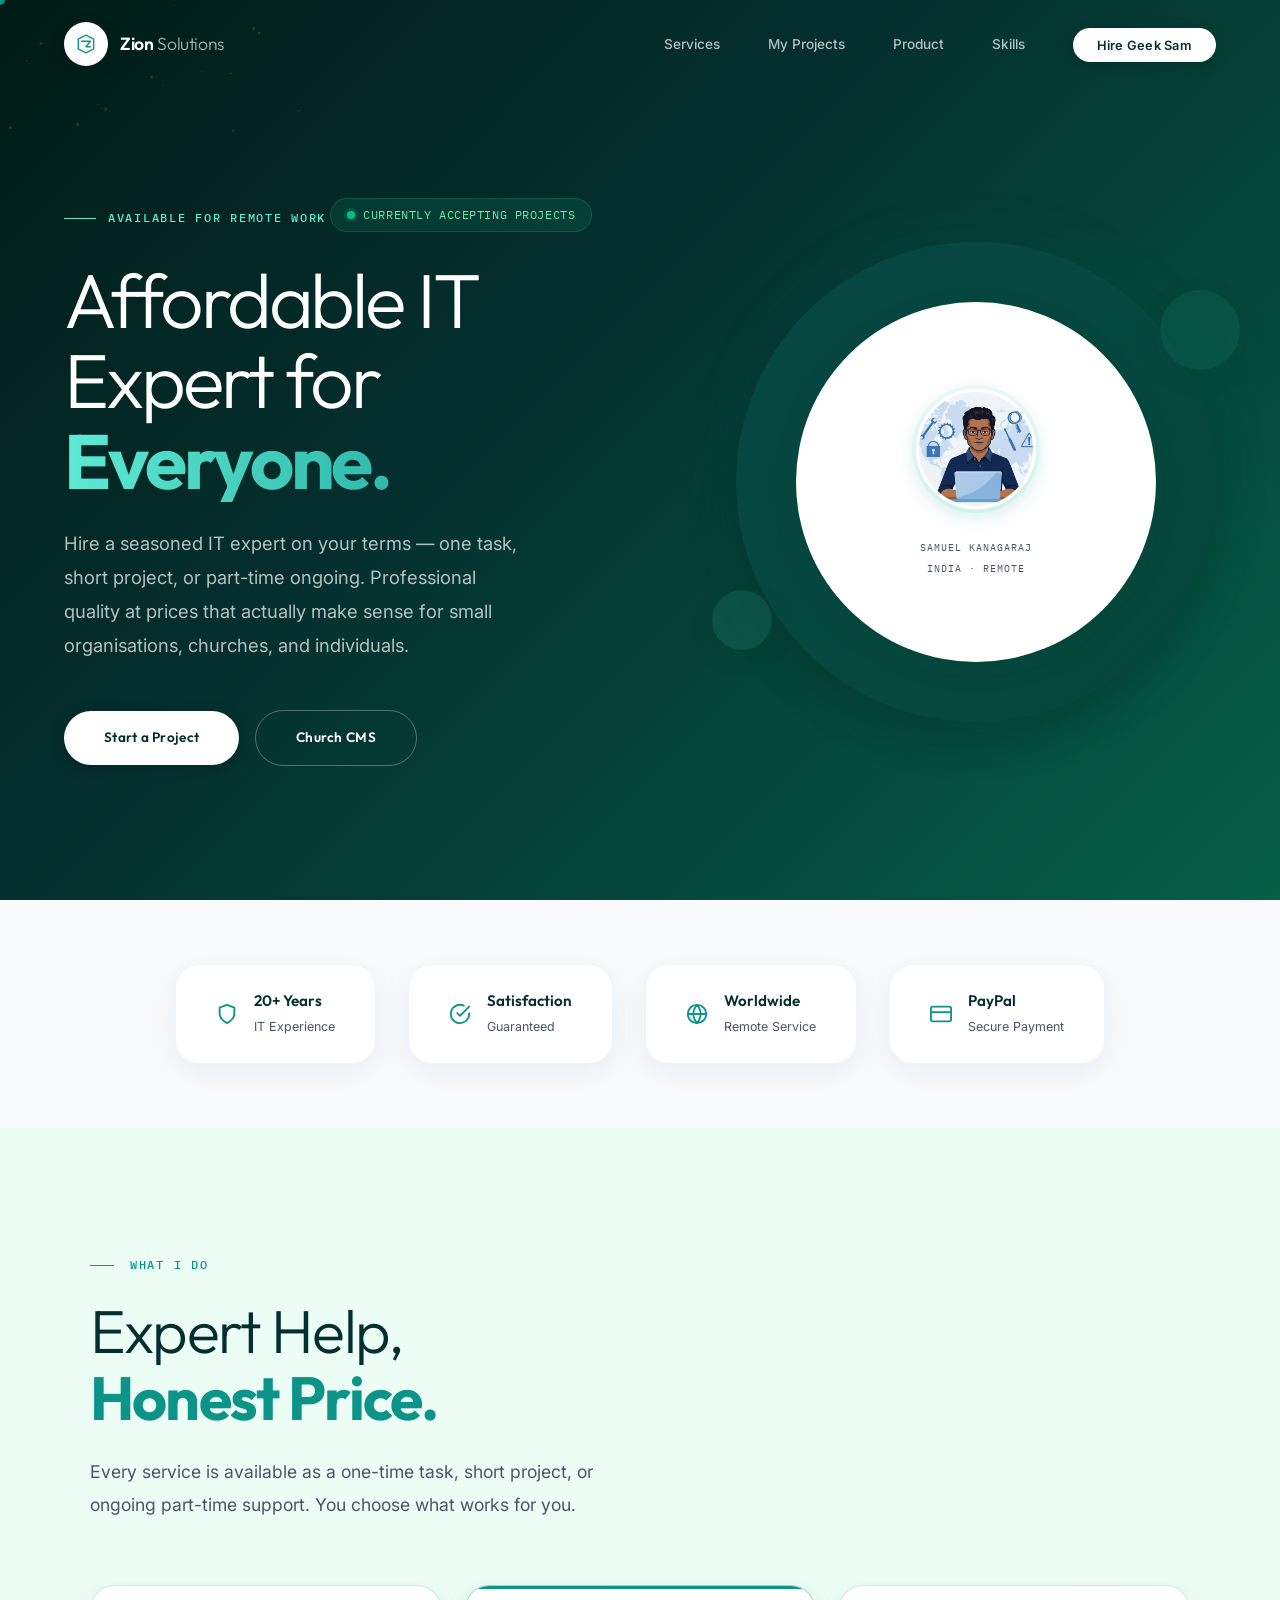
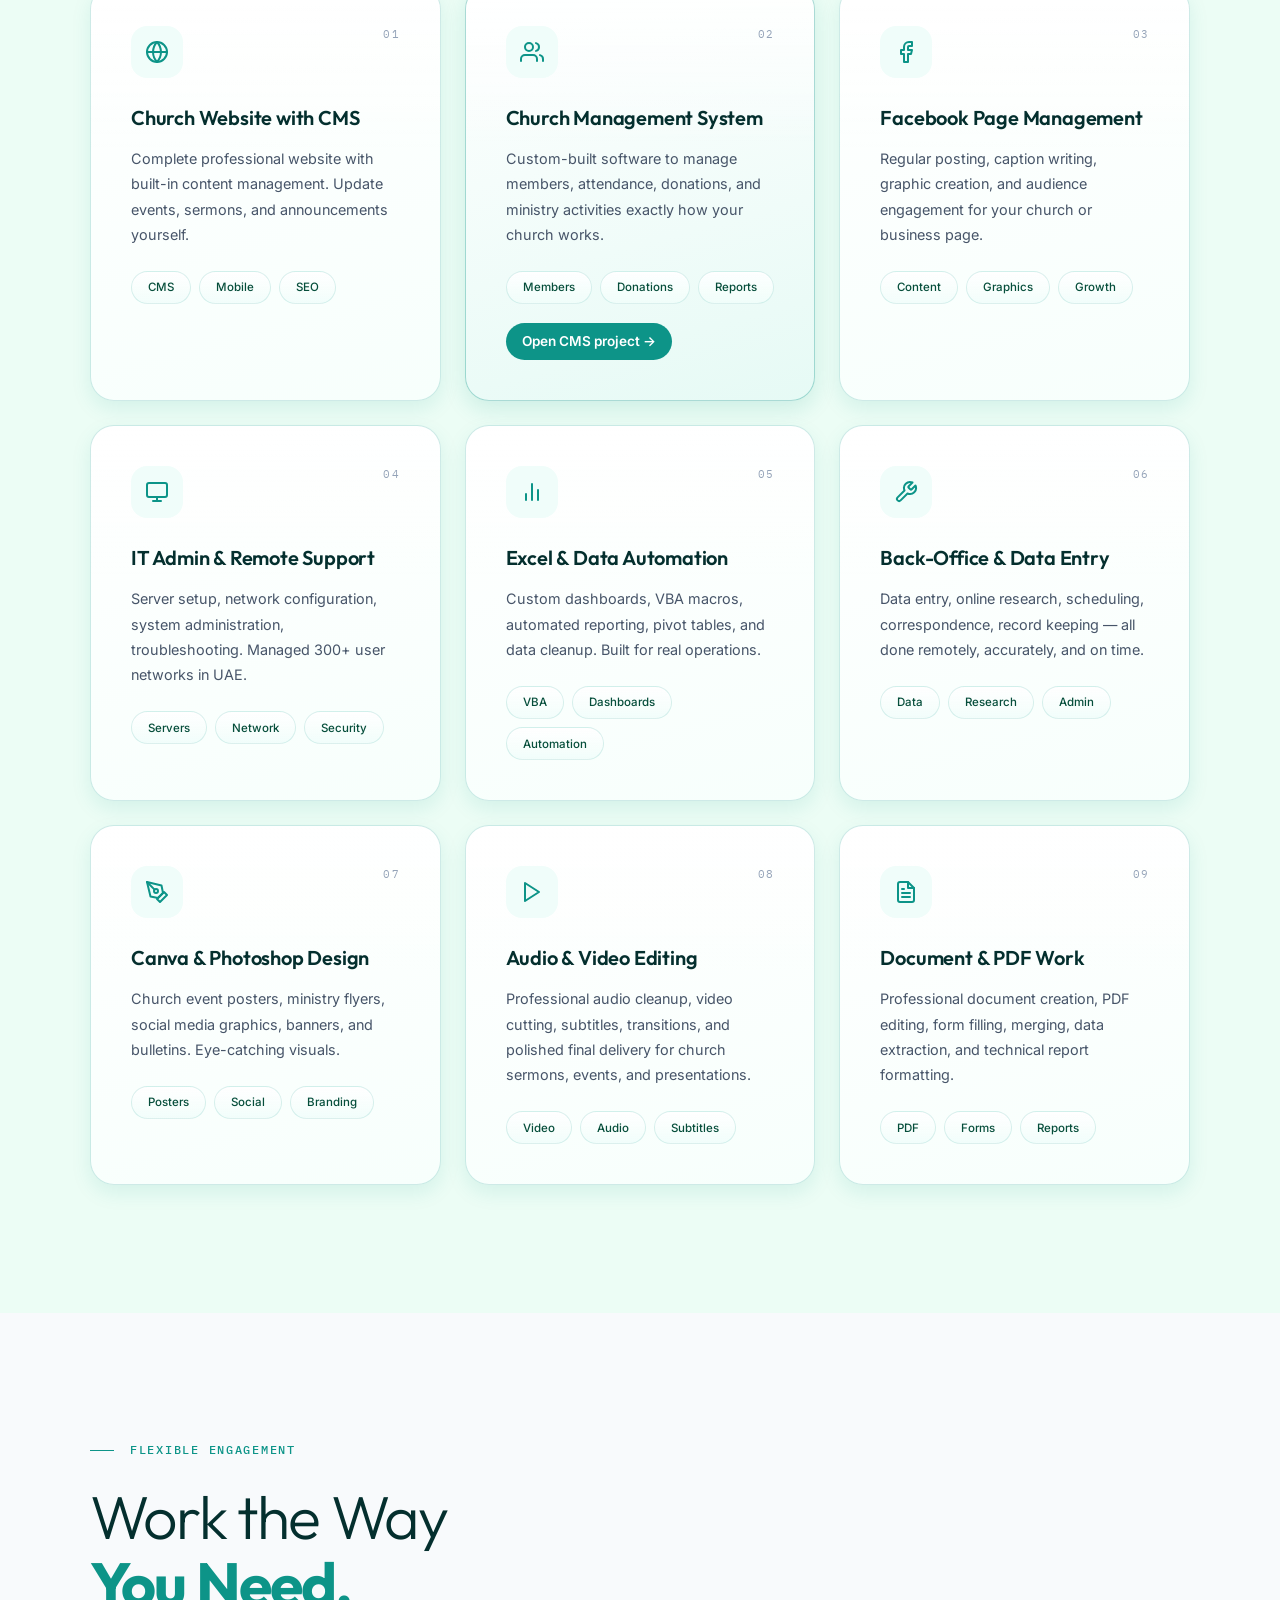
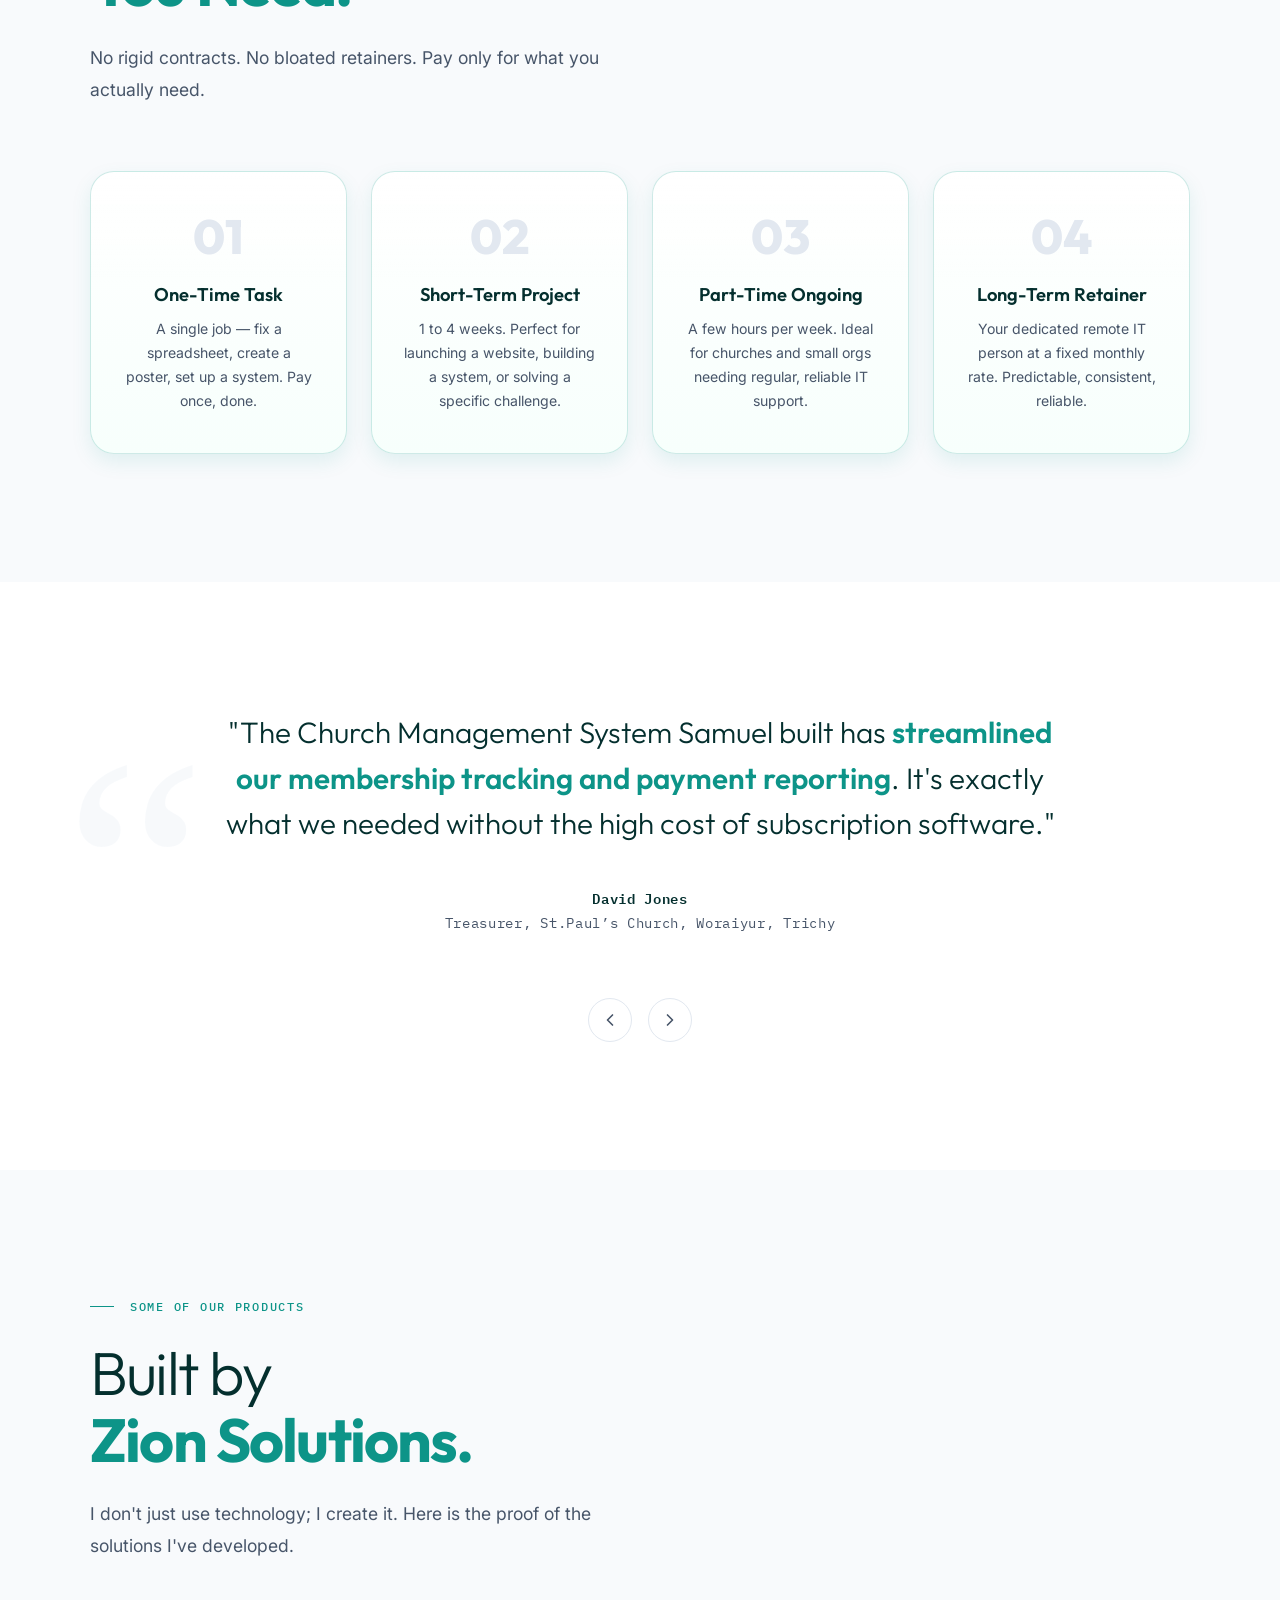
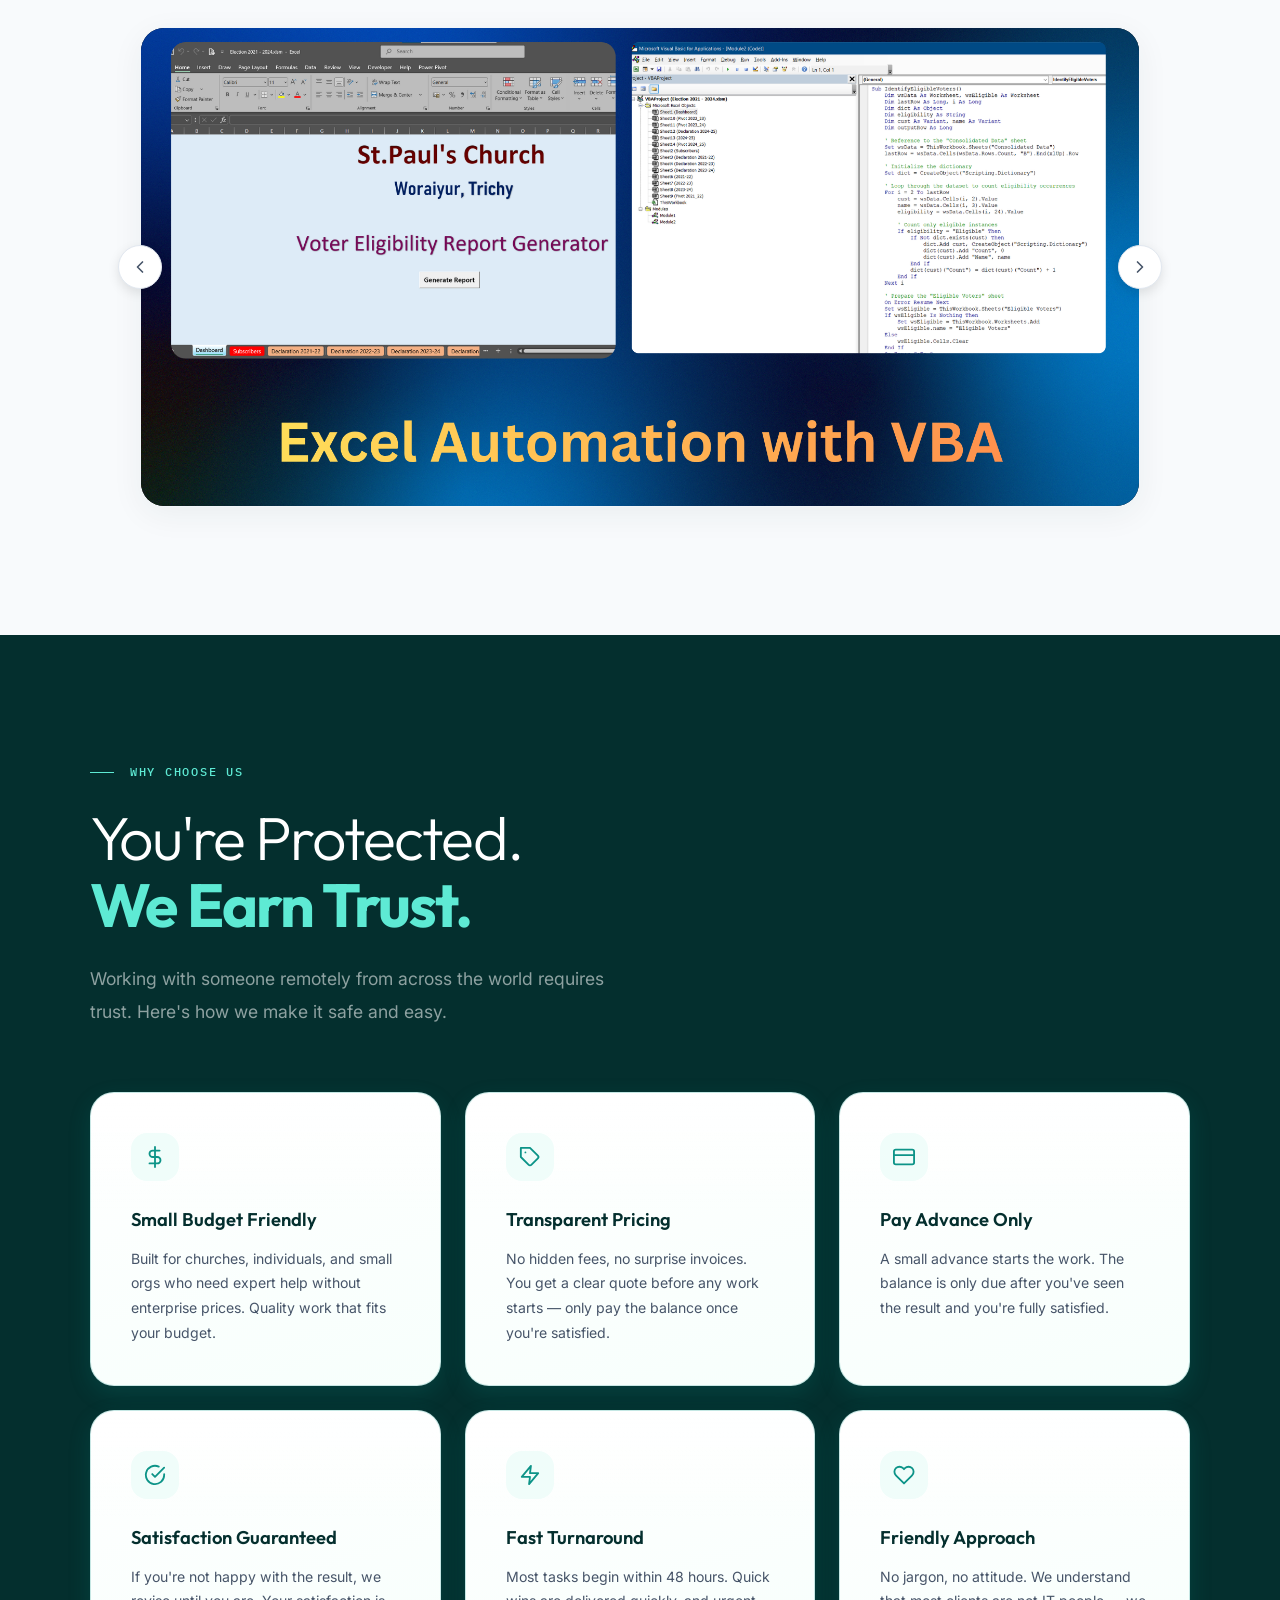
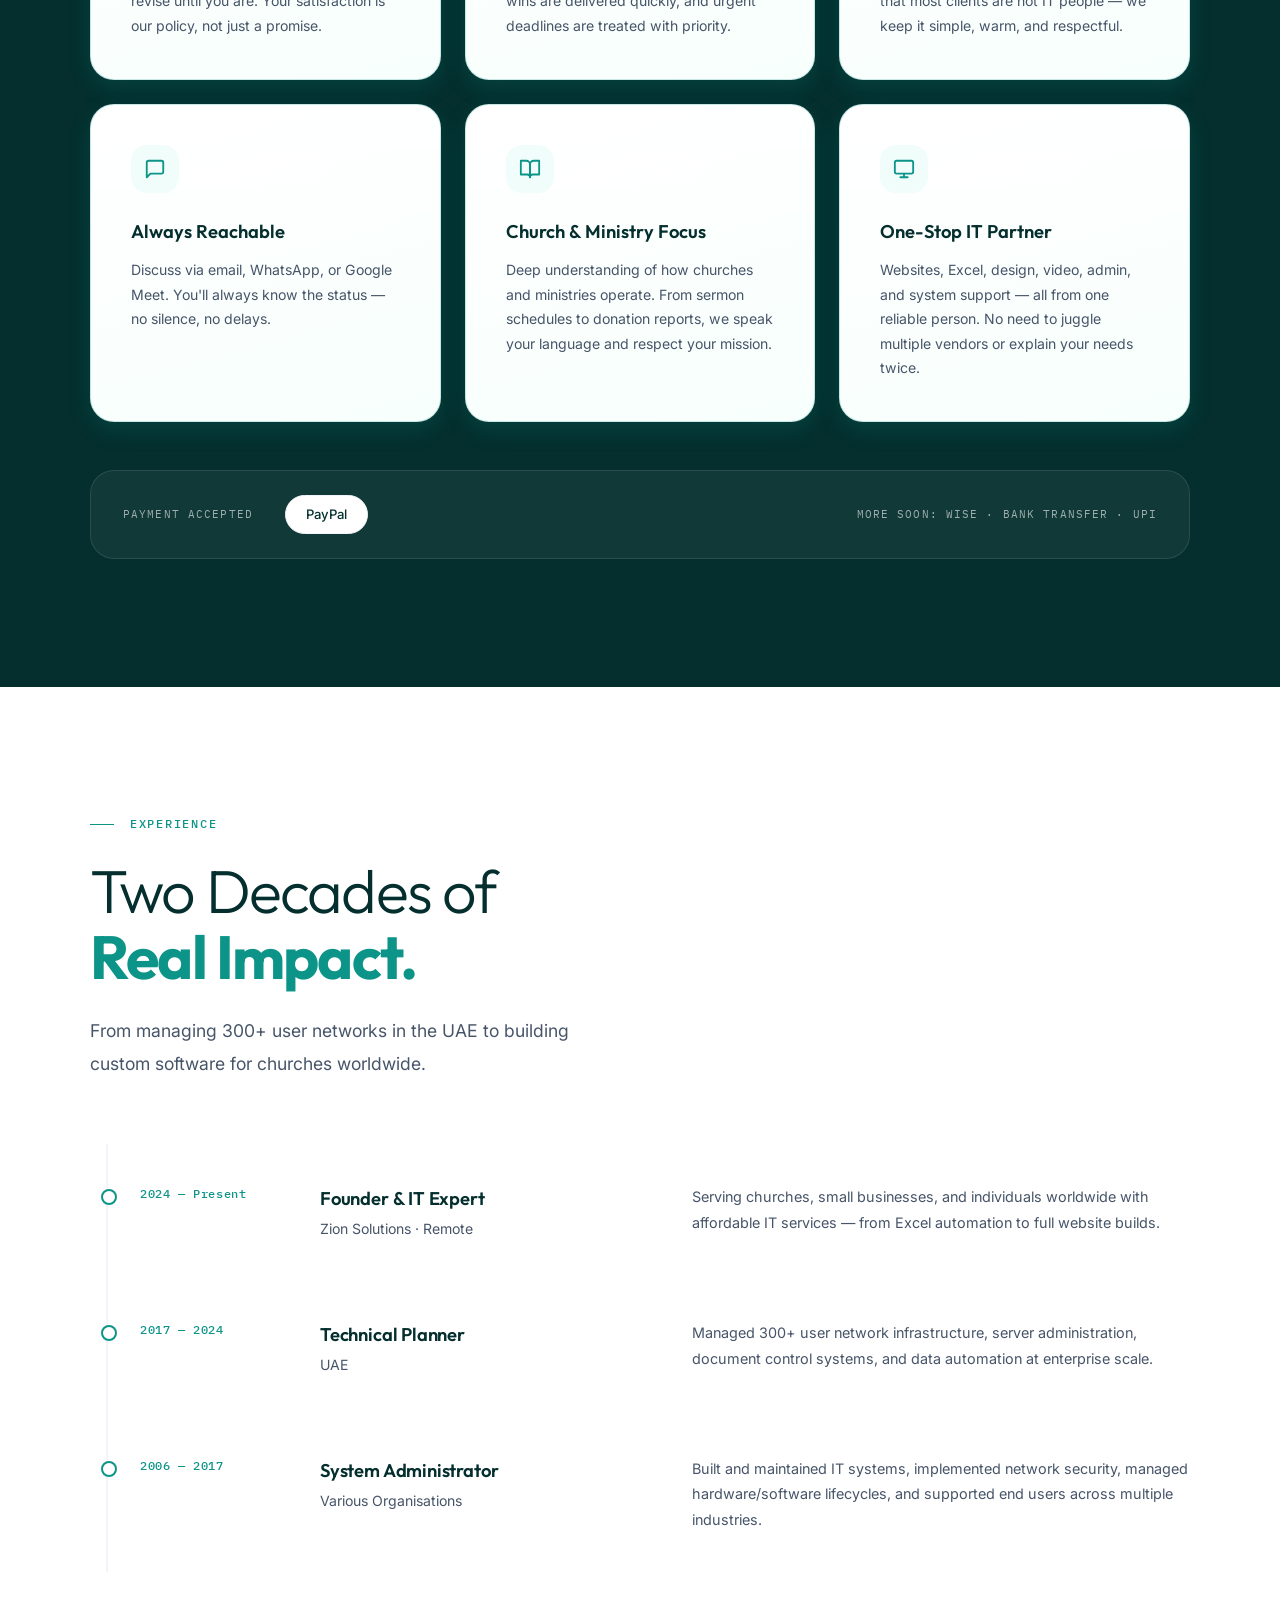
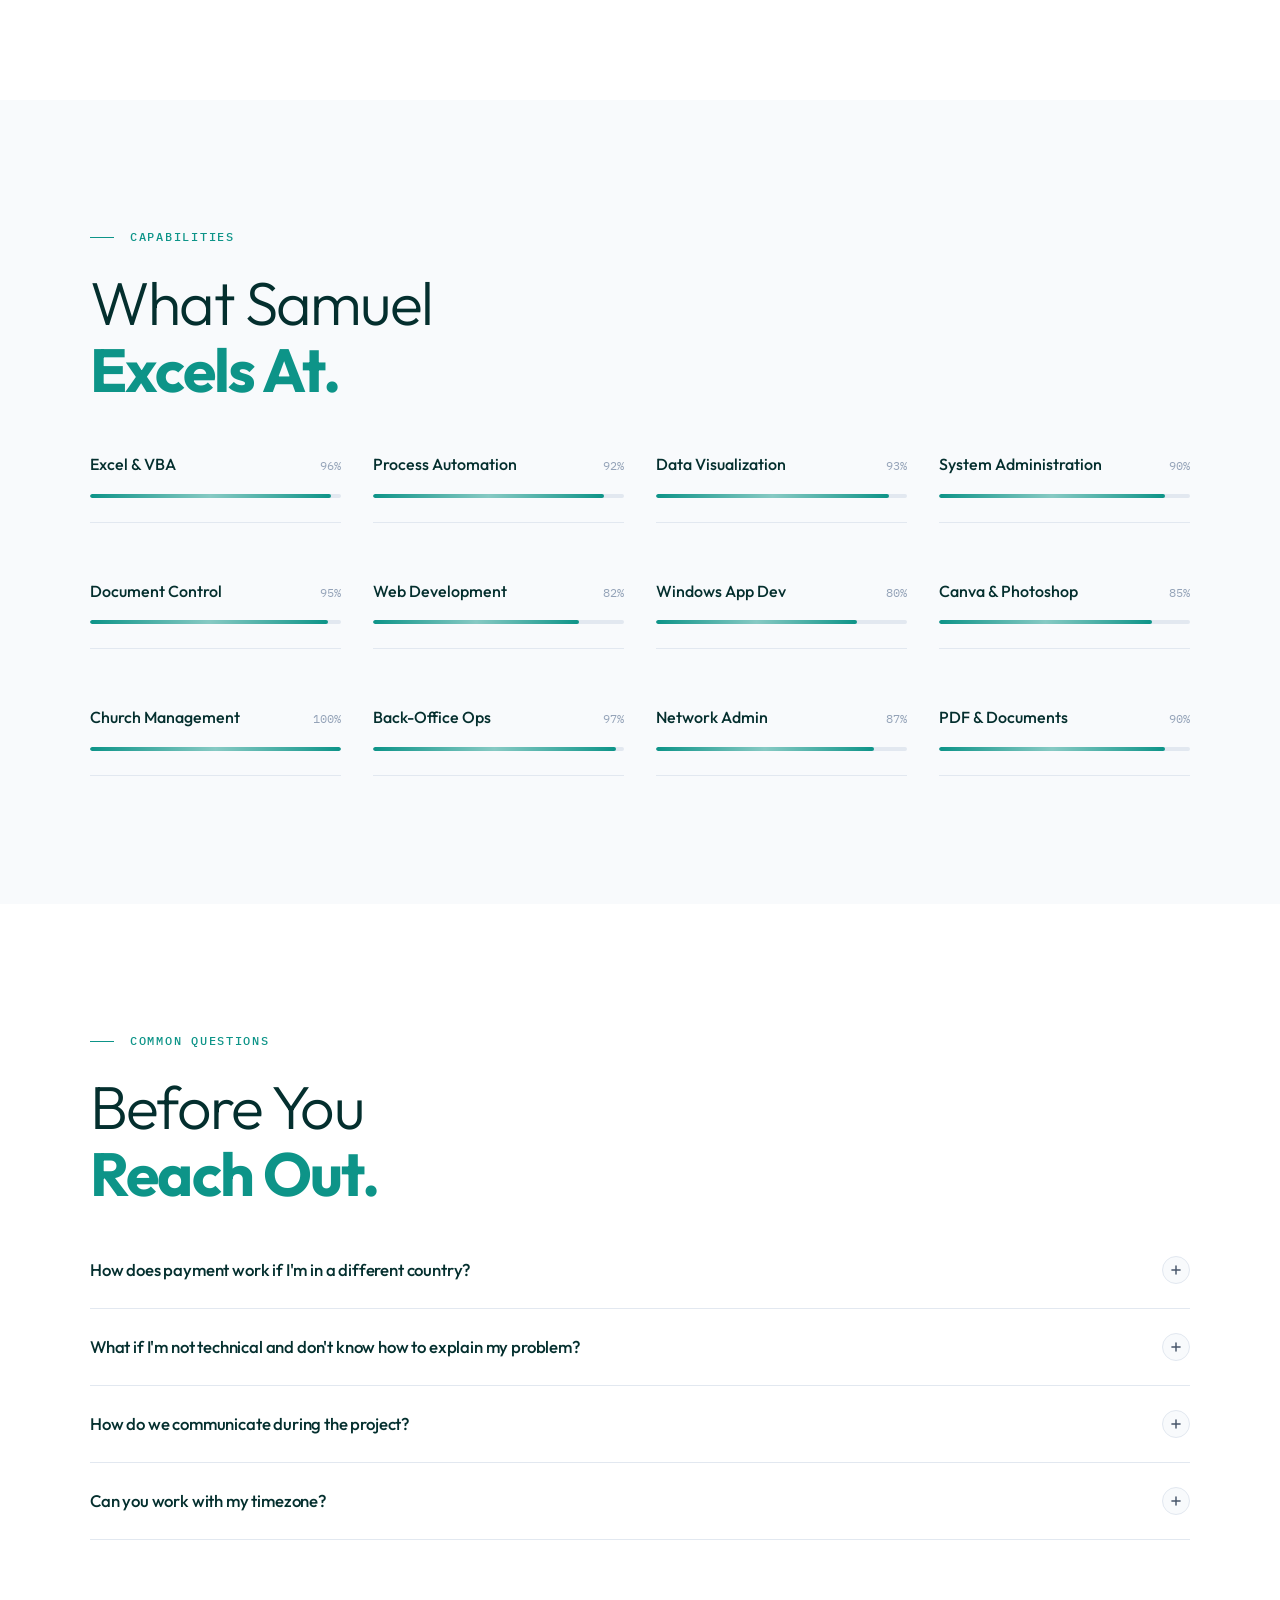
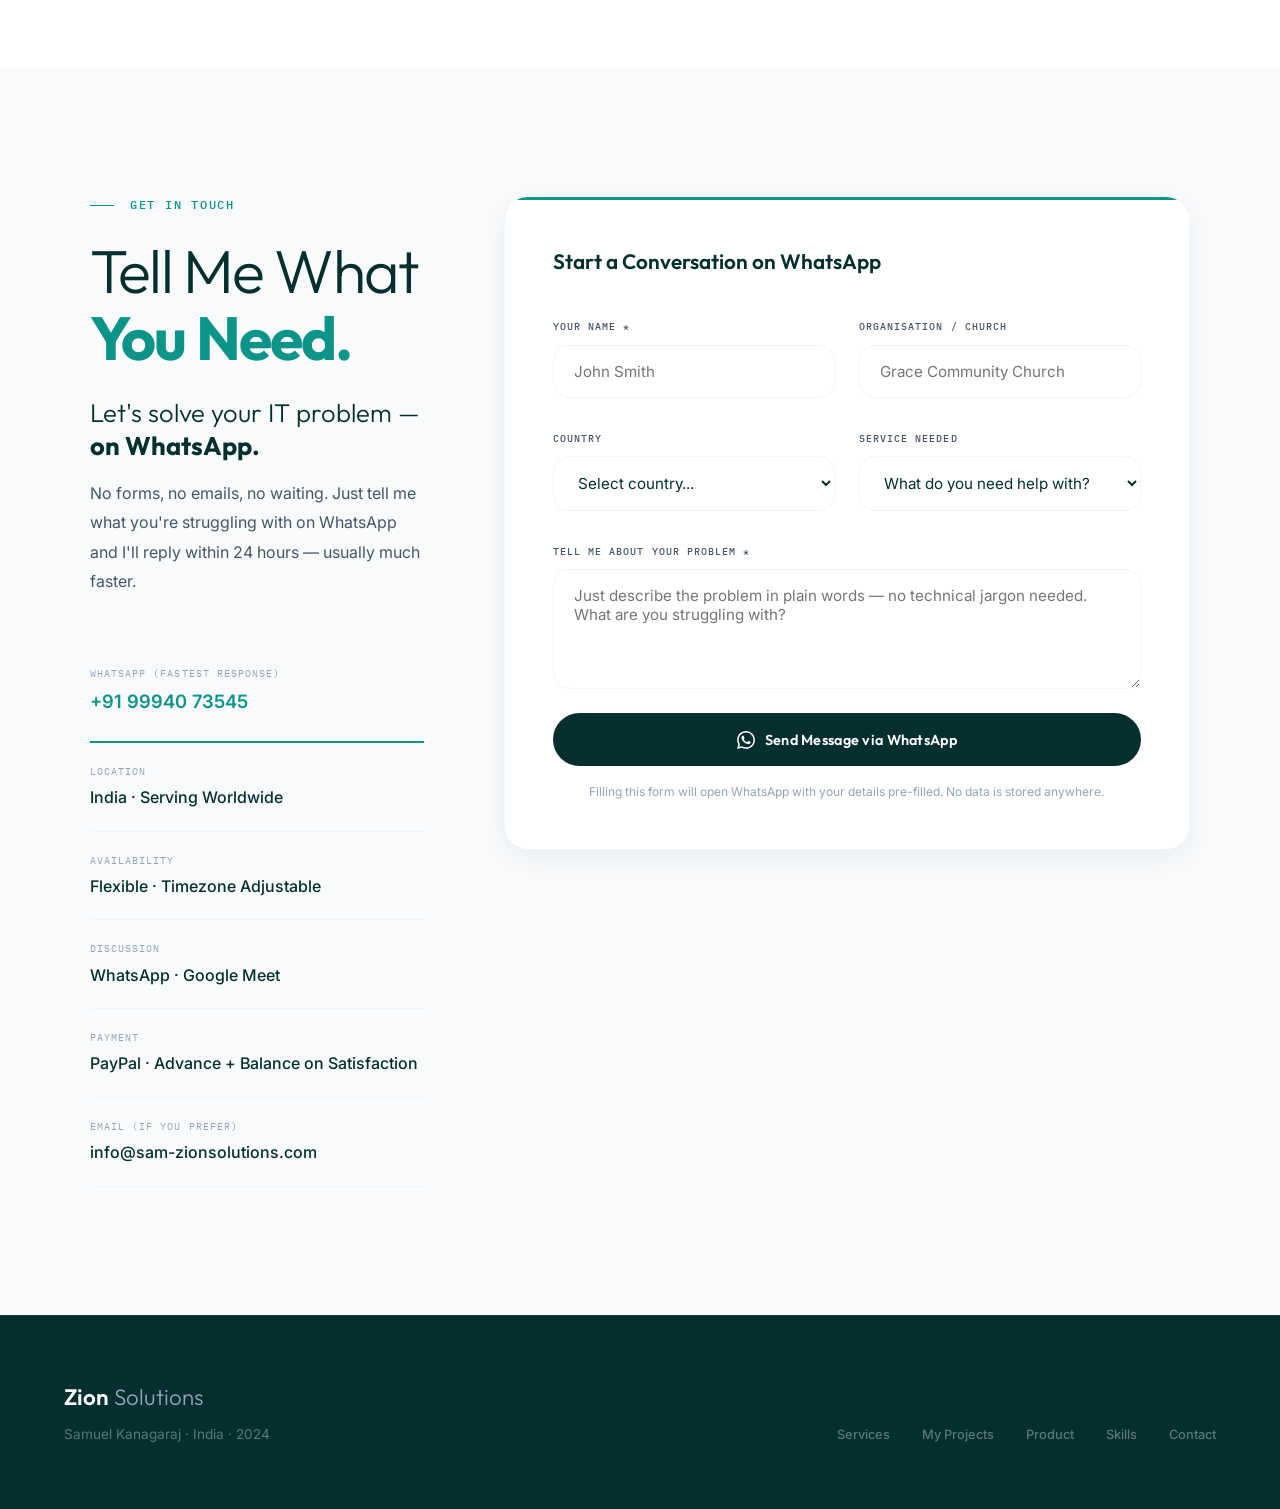
==== commit e2a3c7ff: "Replace the dark tile shading with a bright frost highlight and teal glow. Co-authored-by: Cursor <c" ====
--- a/index.html
+++ b/index.html
@@ -464,12 +464,11 @@
 }
 .service-card {
   background:
-    linear-gradient(125deg, rgba(255,255,255,0.92) 0%, rgba(255,255,255,0.18) 32%, transparent 52%),
-    radial-gradient(90% 70% at 100% 0%, rgba(13,148,136,0.14), transparent 55%),
-    linear-gradient(165deg, #ffffff 0%, #f4fffb 42%, #e6f7f2 100%);
+    linear-gradient(180deg, rgba(255,255,255,0.7) 0%, rgba(255,255,255,0) 40%),
+    linear-gradient(165deg, #ffffff 0%, #f7fffc 100%);
   border-radius: var(--radius); padding: 2.5rem;
-  border: 1px solid rgba(13, 148, 136, 0.16);
-  box-shadow: inset 0 1px 0 rgba(255,255,255,0.95), 0 10px 28px rgba(4, 47, 46, 0.07);
+  border: 1px solid rgba(13, 148, 136, 0.2);
+  box-shadow: inset 0 1px 0 #fff, 0 8px 20px rgba(13, 148, 136, 0.1);
   transition: transform 0.5s var(--ease-out), box-shadow 0.5s var(--ease-out), border-color 0.5s var(--ease-out);
   position: relative; overflow: hidden;
 }
@@ -481,11 +480,10 @@
 .service-card:hover {
   transform: translateY(-8px);
   border-color: var(--clay);
-  box-shadow: inset 0 1px 0 rgba(255,255,255,1), 0 22px 44px rgba(13, 148, 136, 0.16);
+  box-shadow: inset 0 1px 0 #fff, 0 16px 32px rgba(13, 148, 136, 0.16);
   background:
-    linear-gradient(125deg, rgba(255,255,255,0.96) 0%, rgba(255,255,255,0.22) 34%, transparent 54%),
-    radial-gradient(90% 70% at 100% 0%, rgba(13,148,136,0.22), transparent 55%),
-    linear-gradient(165deg, #ffffff 0%, #ecfdf5 40%, #ccfbf1 100%);
+    linear-gradient(180deg, rgba(255,255,255,0.85) 0%, rgba(255,255,255,0) 42%),
+    linear-gradient(165deg, #ffffff 0%, #ecfdf5 100%);
 }
 .service-card-top {
   display: flex; justify-content: space-between; align-items: flex-start; margin-bottom: 1.5rem;
@@ -518,12 +516,11 @@
   display: inline-flex; margin-top: 1rem; color: var(--clay); font-weight: 600; font-size: 0.85rem;
 }
 a.service-card-cms {
-  border-color: rgba(13, 148, 136, 0.4);
-  box-shadow: inset 0 1px 0 rgba(255,255,255,0.95), 0 10px 28px rgba(13, 148, 136, 0.16);
+  border-color: rgba(13, 148, 136, 0.35);
+  box-shadow: inset 0 1px 0 #fff, 0 8px 22px rgba(13, 148, 136, 0.14);
   background:
-    linear-gradient(125deg, rgba(255,255,255,0.95) 0%, rgba(255,255,255,0.2) 30%, transparent 50%),
-    radial-gradient(90% 70% at 0% 0%, rgba(13,148,136,0.22), transparent 55%),
-    linear-gradient(165deg, #f0fdfa 0%, #ccfbf1 58%, #99f6e4 130%);
+    linear-gradient(180deg, rgba(255,255,255,0.8) 0%, rgba(255,255,255,0) 38%),
+    linear-gradient(165deg, #ffffff 0%, #e6faf5 100%);
 }
 a.service-card-cms::before { transform: scaleX(1); }
 a.service-card-cms::after {
@@ -567,12 +564,11 @@
 .engage-grid { display: grid; grid-template-columns: repeat(auto-fit, minmax(240px, 1fr)); gap: 1.5rem; }
 .engage-card {
   background:
-    linear-gradient(125deg, rgba(255,255,255,0.92) 0%, rgba(255,255,255,0.18) 32%, transparent 52%),
-    radial-gradient(80% 60% at 50% 0%, rgba(13,148,136,0.12), transparent 55%),
-    linear-gradient(180deg, #ffffff 0%, #f5fffb 50%, #e8f8f3 100%);
+    linear-gradient(180deg, rgba(255,255,255,0.7) 0%, rgba(255,255,255,0) 40%),
+    linear-gradient(180deg, #ffffff 0%, #f7fffc 100%);
   border-radius: var(--radius); padding: 2.5rem 2rem;
-  border: 1px solid rgba(13, 148, 136, 0.16);
-  box-shadow: inset 0 1px 0 rgba(255,255,255,0.95), 0 10px 28px rgba(4, 47, 46, 0.07);
+  border: 1px solid rgba(13, 148, 136, 0.2);
+  box-shadow: inset 0 1px 0 #fff, 0 8px 20px rgba(13, 148, 136, 0.1);
   transition: transform 0.5s var(--ease-out), box-shadow 0.5s var(--ease-out);
   text-align: center; position: relative; overflow: hidden;
 }
@@ -582,7 +578,7 @@
   transition: transform 0.5s var(--ease-out); transform-origin: center;
 }
 .engage-card:hover::after { transform: translateX(-50%) scaleX(1); }
-.engage-card:hover { transform: translateY(-6px); box-shadow: inset 0 1px 0 rgba(255,255,255,1), var(--shadow-hover); }
+.engage-card:hover { transform: translateY(-6px); box-shadow: inset 0 1px 0 #fff, 0 16px 32px rgba(13, 148, 136, 0.14); }
 .engage-num {
   font-family: 'Outfit', sans-serif; font-size: 3rem; font-weight: 800; color: var(--border);
   line-height: 1; margin-bottom: 1.25rem; transition: color 0.3s;
@@ -665,17 +661,17 @@
 .trust-grid { display: grid; grid-template-columns: repeat(auto-fit, minmax(260px, 1fr)); gap: 1.5rem; }
 .trust-card {
   background:
-    linear-gradient(125deg, rgba(255,255,255,0.92) 0%, rgba(255,255,255,0.18) 32%, transparent 52%),
-    radial-gradient(90% 70% at 0% 0%, rgba(13,148,136,0.14), transparent 55%),
-    linear-gradient(165deg, #ffffff 0%, #f4fffb 42%, #e6f7f2 100%);
-  border: 1px solid rgba(13, 148, 136, 0.16);
+    linear-gradient(180deg, rgba(255,255,255,0.75) 0%, rgba(255,255,255,0) 40%),
+    linear-gradient(165deg, #ffffff 0%, #f7fffc 100%);
+  border: 1px solid rgba(13, 148, 136, 0.22);
   border-radius: var(--radius); padding: 2.5rem;
   transition: transform 0.5s var(--ease-out), box-shadow 0.5s var(--ease-out), border-color 0.5s var(--ease-out);
   position: relative; overflow: hidden;
-  box-shadow: inset 0 1px 0 rgba(255,255,255,0.95), 0 10px 28px rgba(0,0,0,0.12);
+  box-shadow: inset 0 1px 0 #fff, 0 8px 22px rgba(13, 148, 136, 0.18);
 }
 .trust-card:hover {
-  border-color: var(--clay); transform: translateY(-6px); box-shadow: 0 20px 60px rgba(0,0,0,0.2);
+  border-color: var(--clay); transform: translateY(-6px);
+  box-shadow: inset 0 1px 0 #fff, 0 16px 36px rgba(13, 148, 136, 0.28);
 }
 .trust-card-icon {
   width: 48px; height: 48px; border-radius: var(--radius-sm); background: var(--clay-soft);
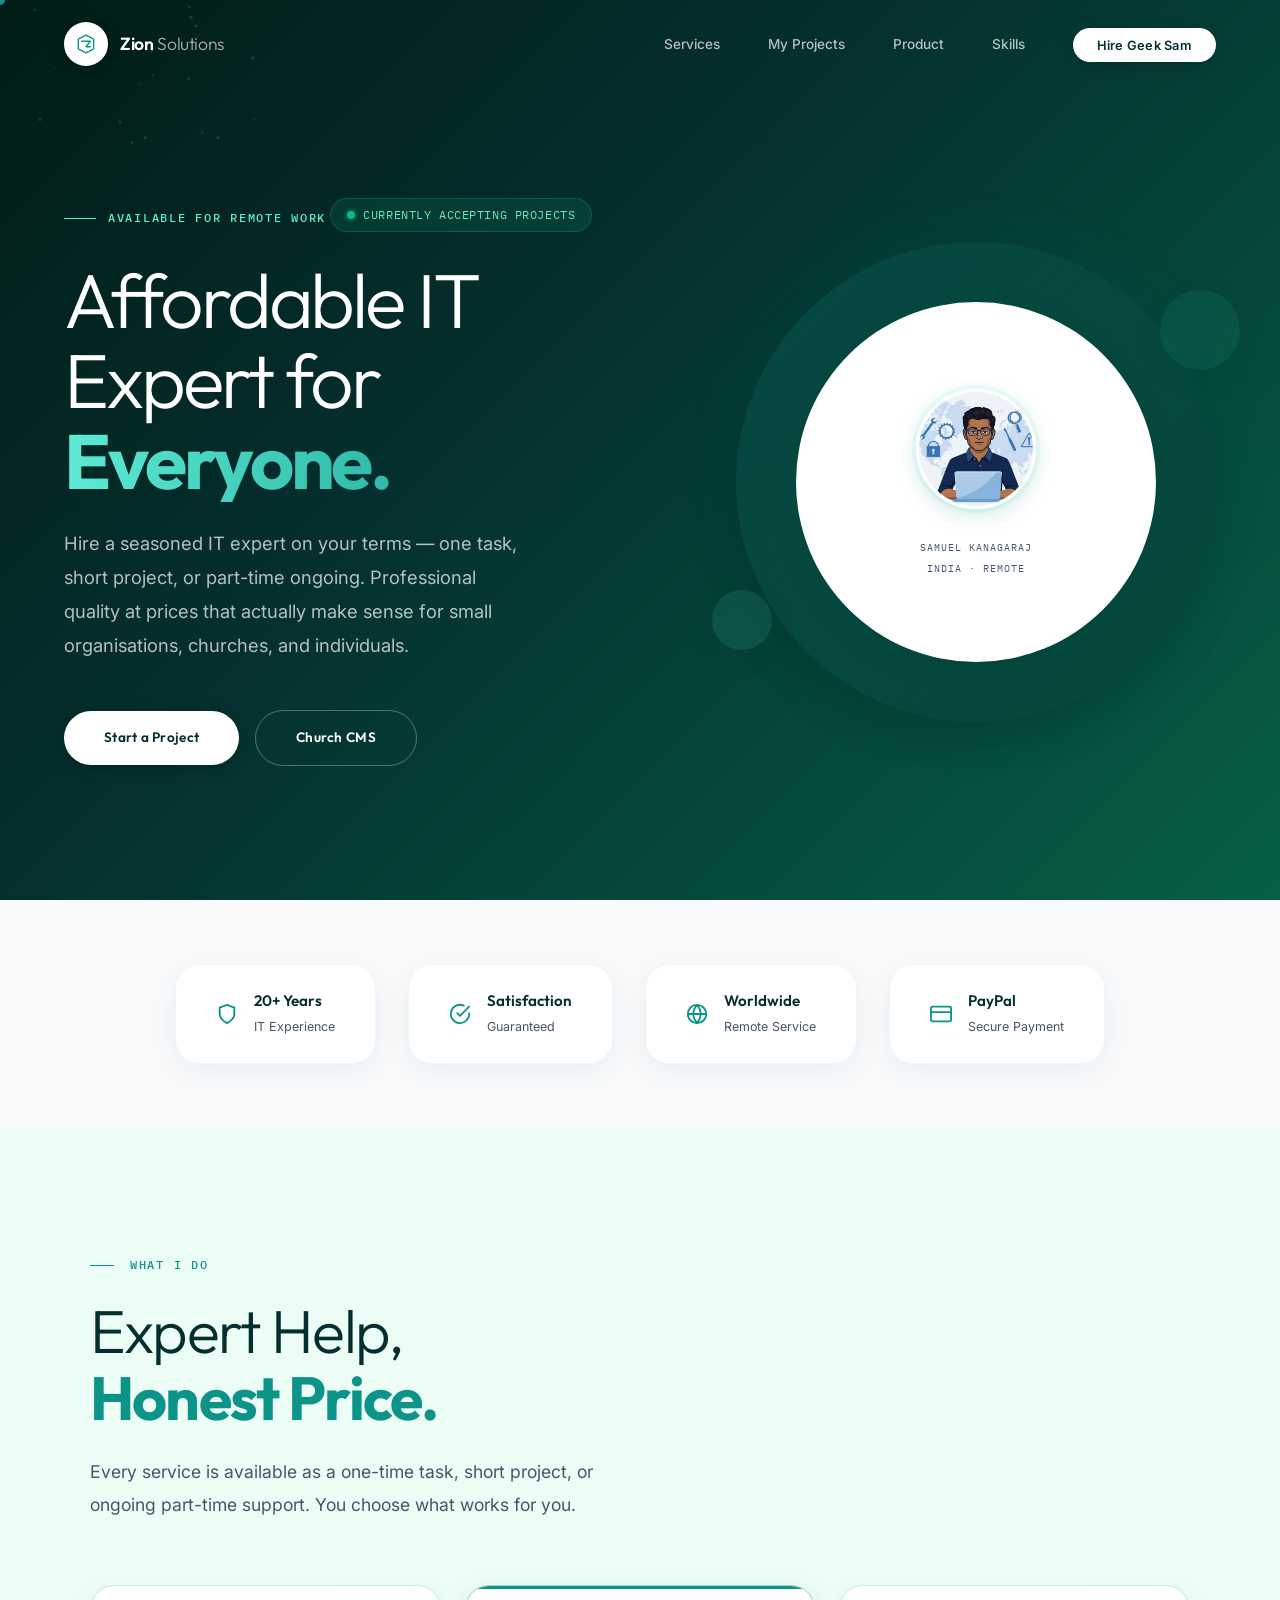
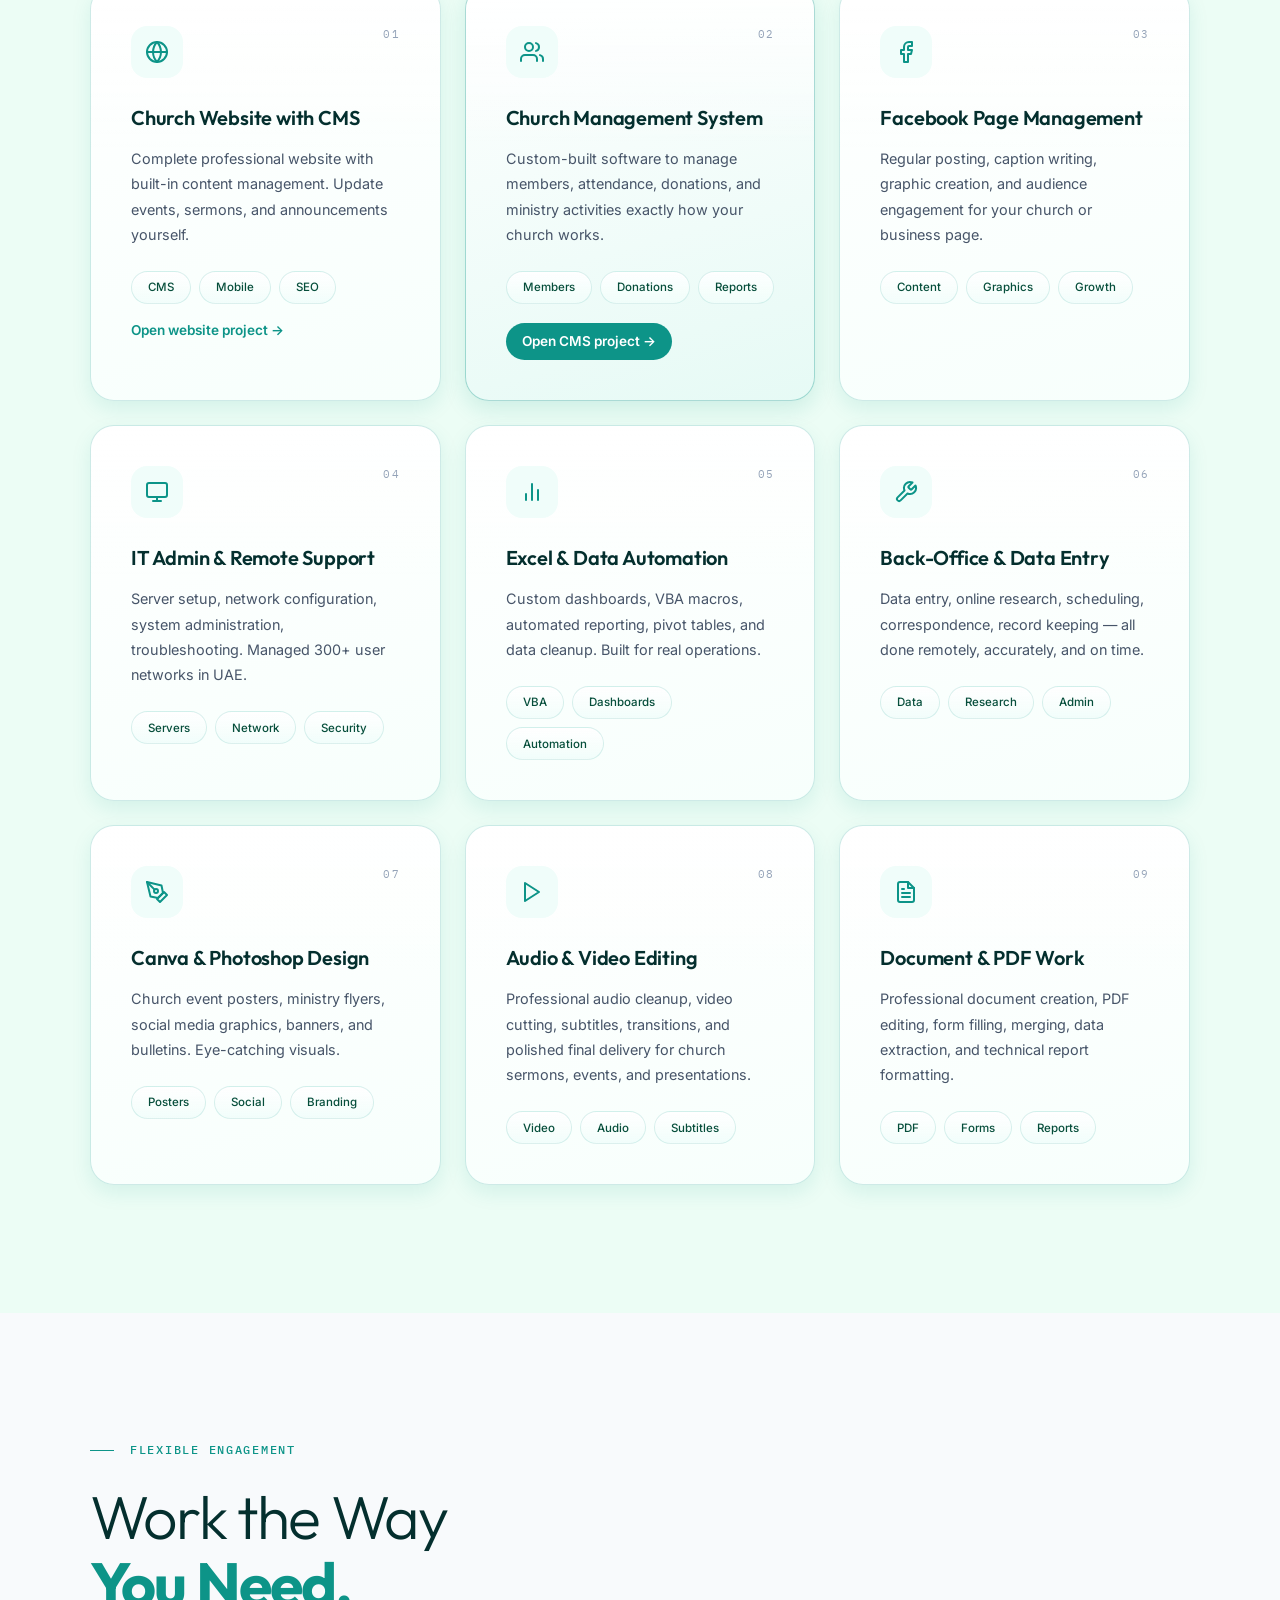
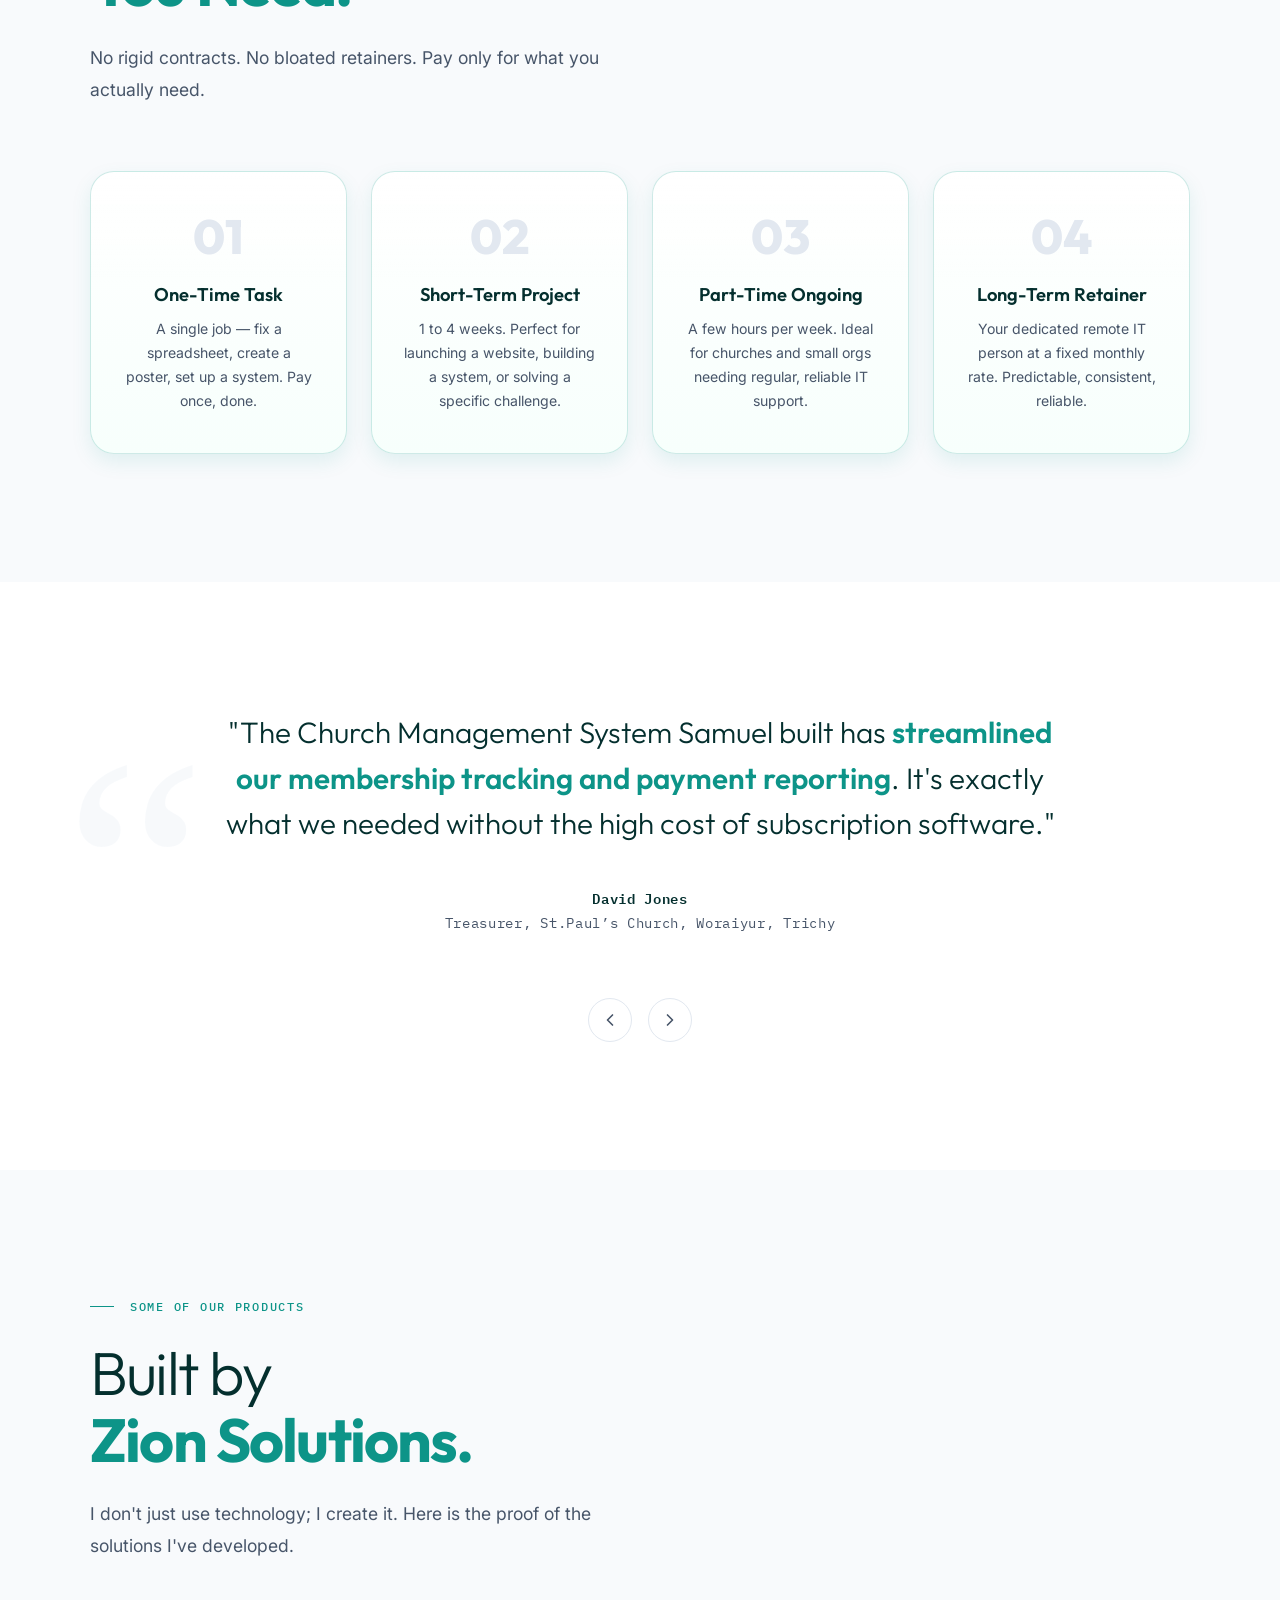
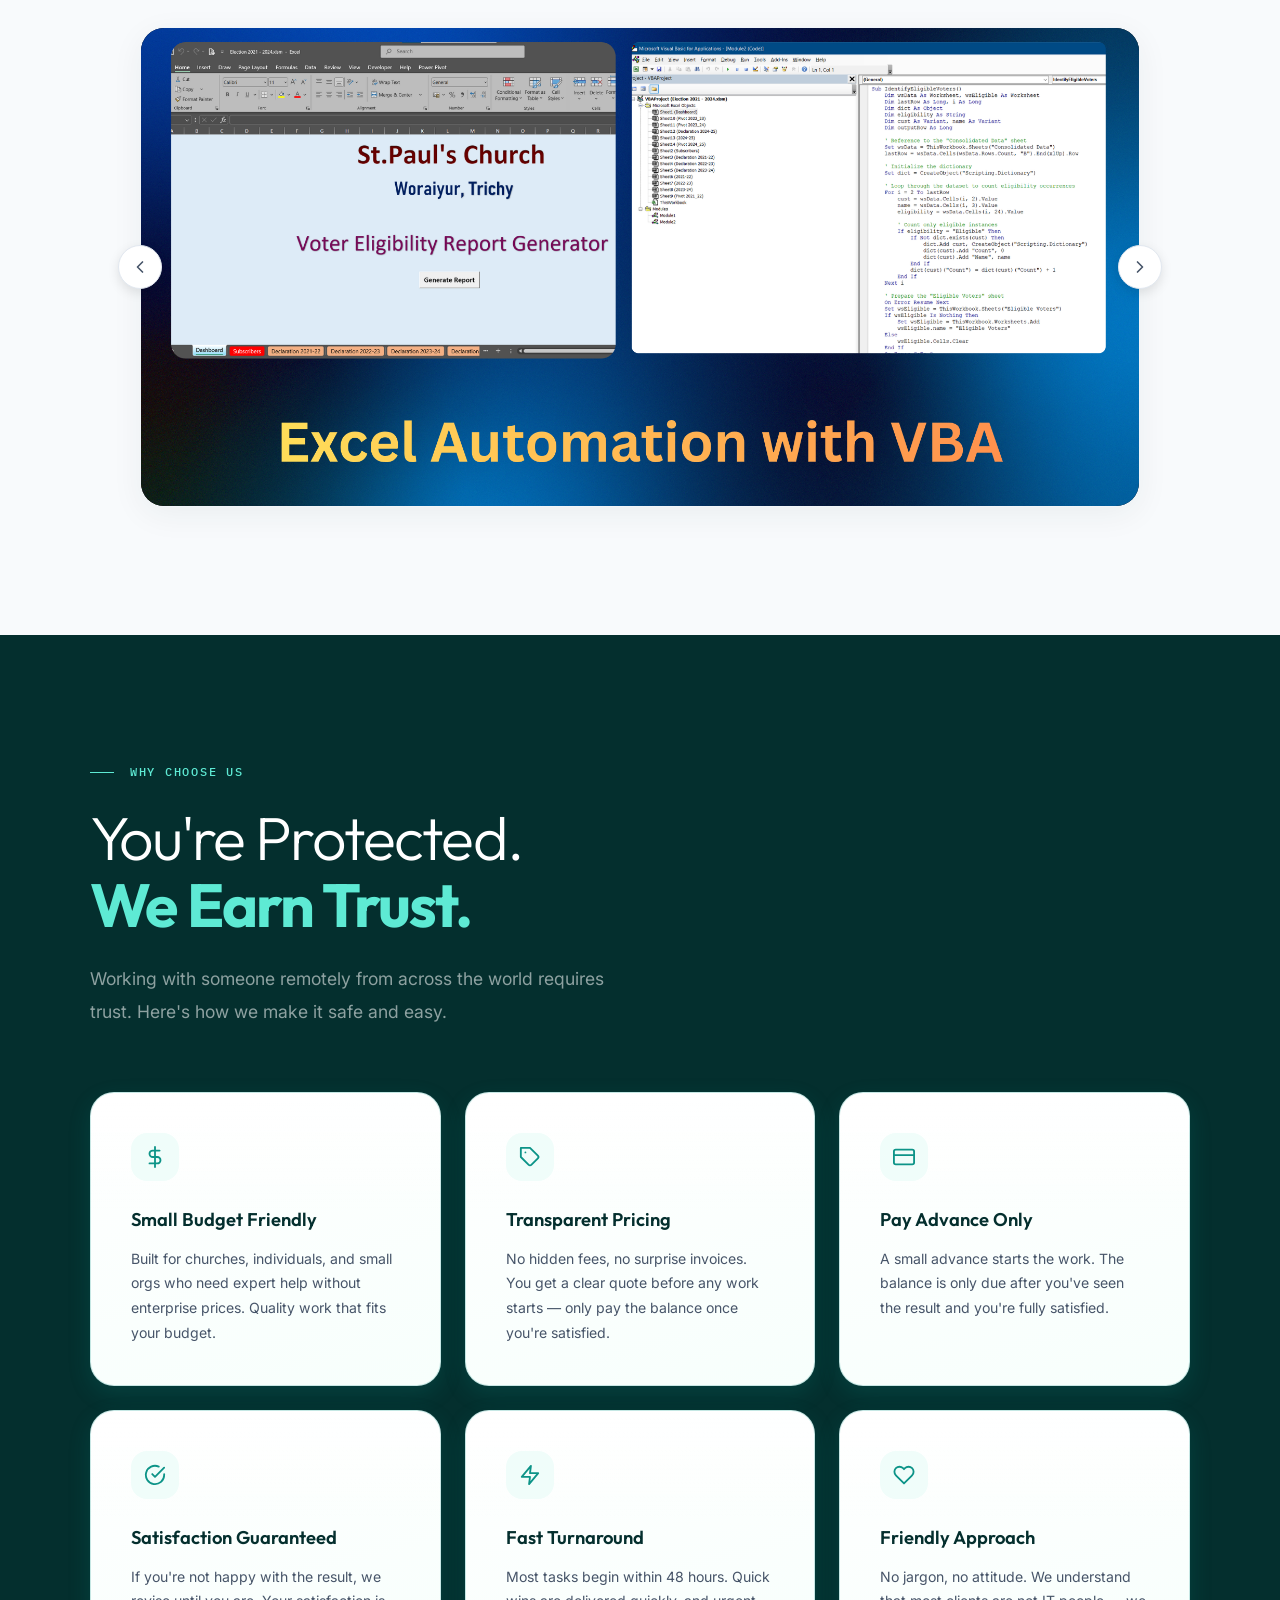
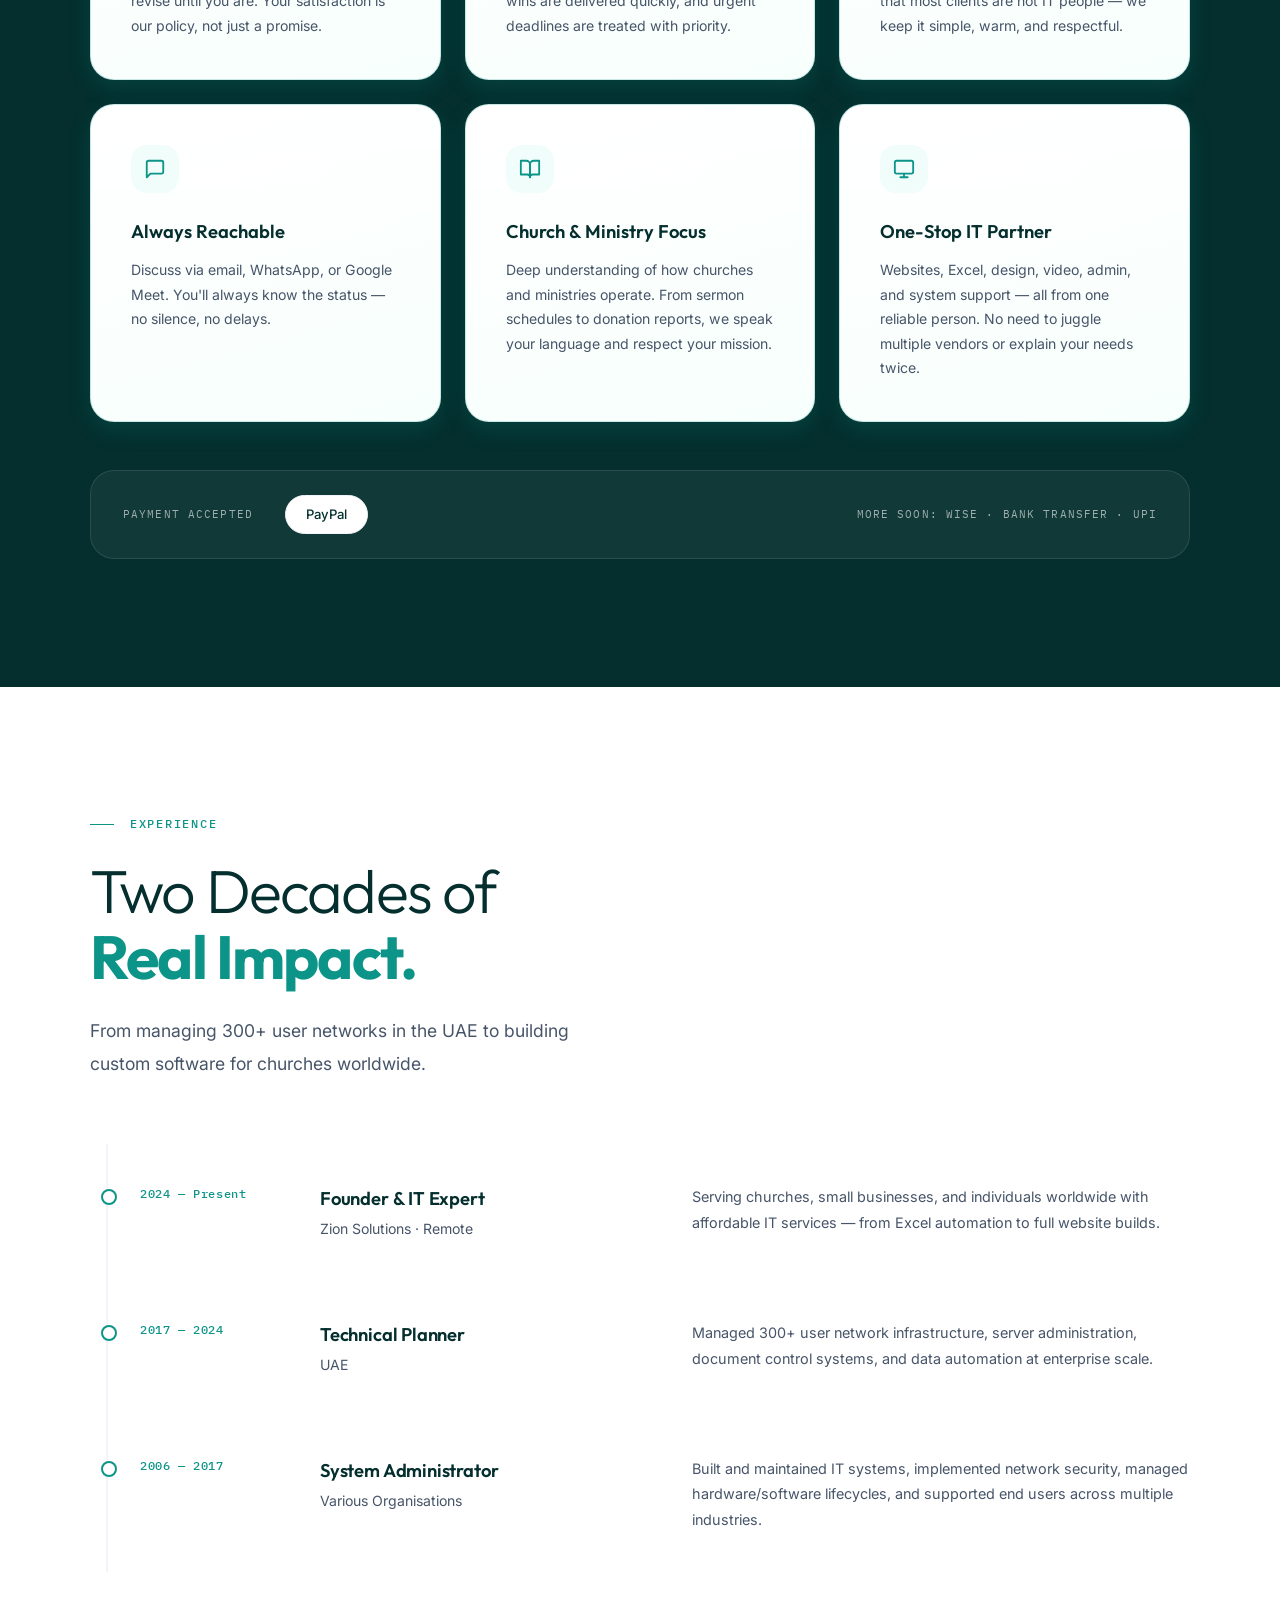
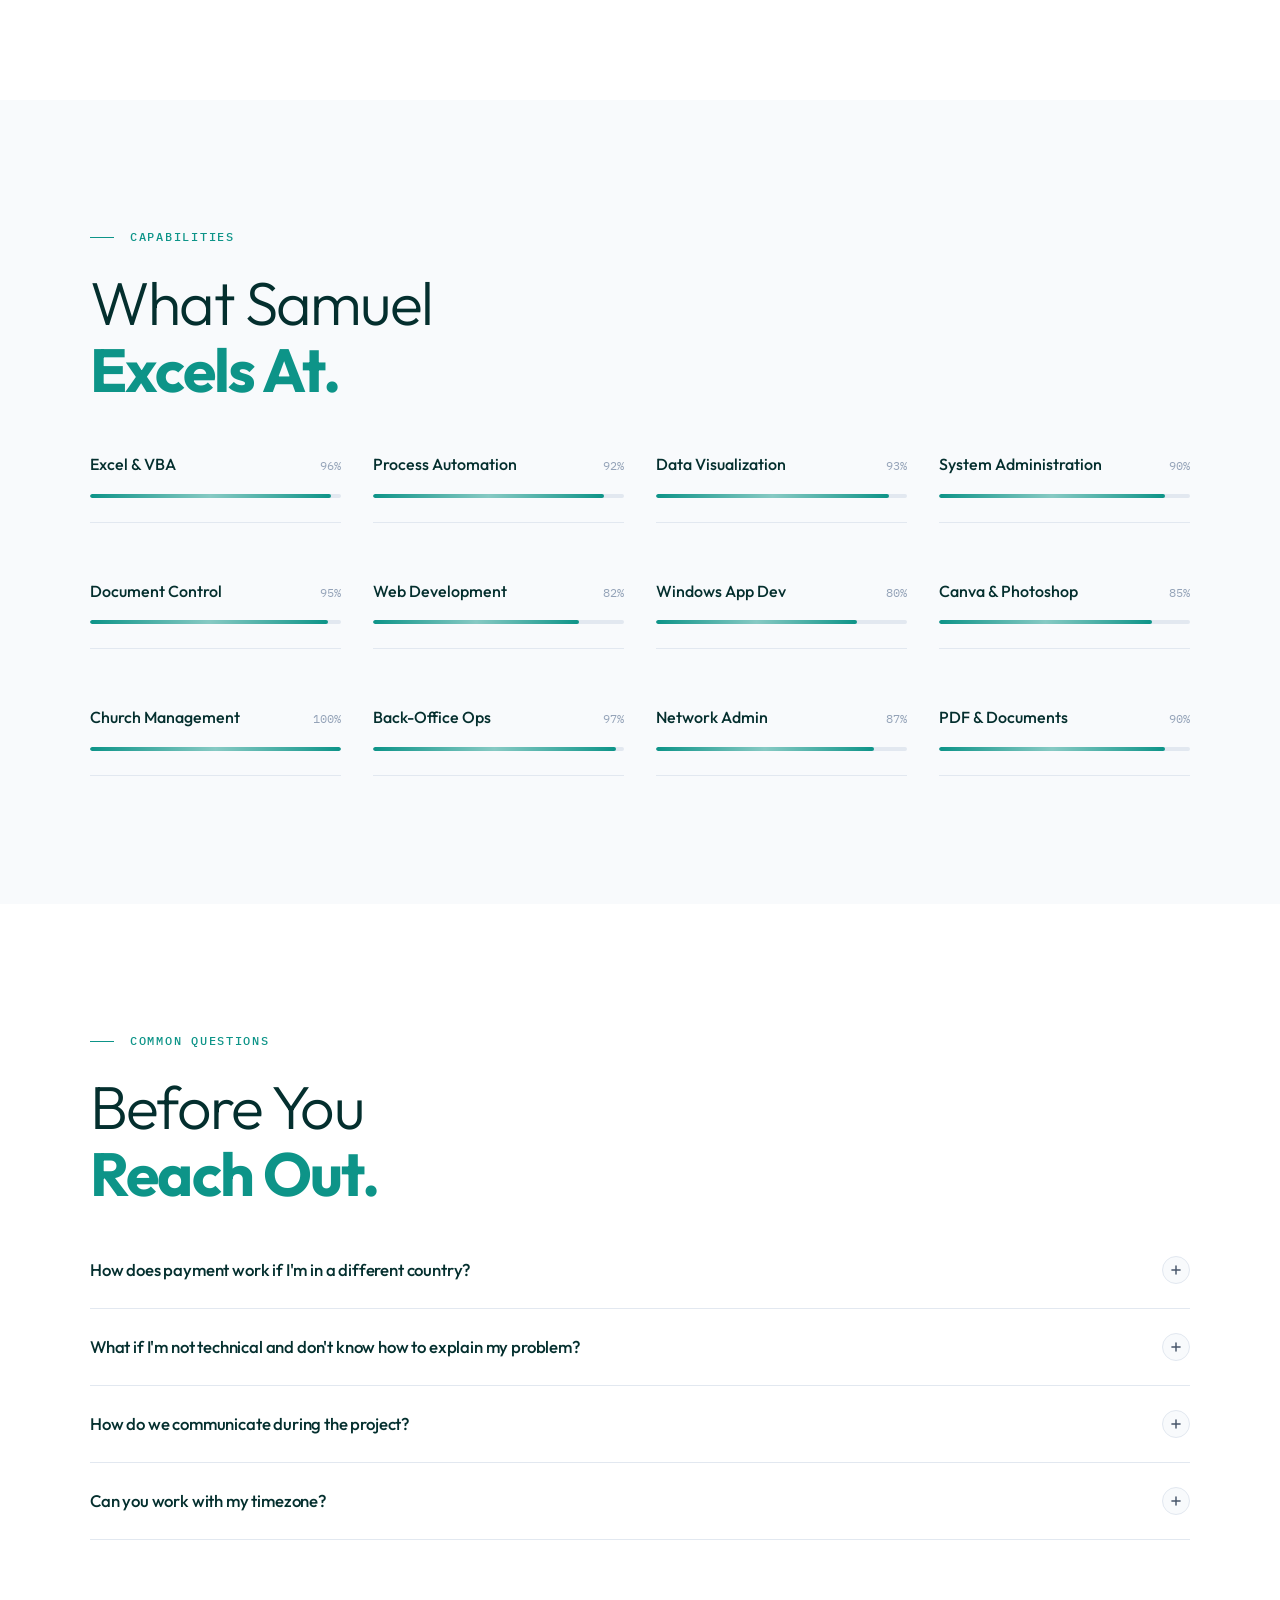
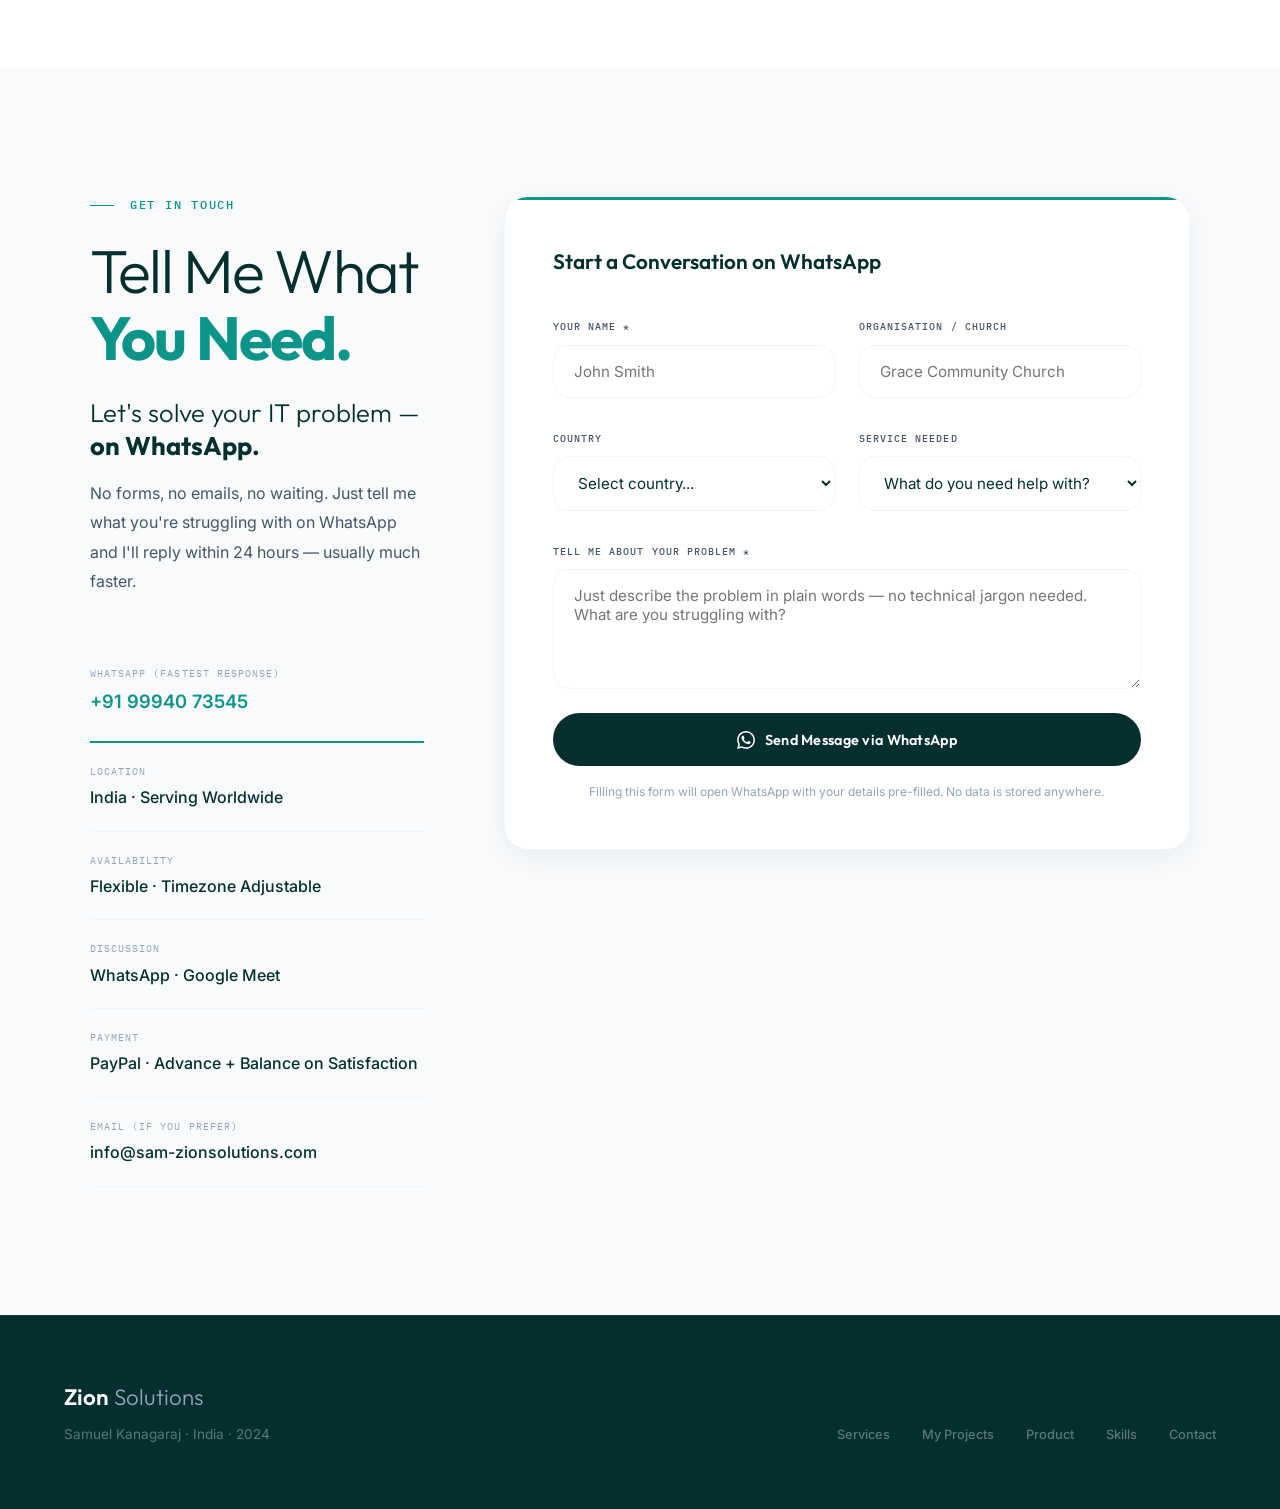
==== commit 09793542: "Publish the Church Website project page and point home and projects at it. Co-authored-by: Cursor <c" ====
--- a/index.html
+++ b/index.html
@@ -1025,7 +1025,7 @@
     <p class="section-body reveal">Every service is available as a one-time task, short project, or ongoing part-time support. You choose what works for you.</p>
 
     <div class="services-grid reveal">
-      <div class="service-card stagger" data-delay="1">
+      <a class="service-card stagger" data-delay="1" href="my-projects/church-website/">
         <div class="service-card-top">
           <div class="service-card-icon">
             <svg viewBox="0 0 24 24" fill="none" stroke="currentColor" stroke-width="2" stroke-linecap="round" stroke-linejoin="round"><circle cx="12" cy="12" r="10"/><line x1="2" y1="12" x2="22" y2="12"/><path d="M12 2a15.3 15.3 0 0 1 4 10 15.3 15.3 0 0 1-4 10 15.3 15.3 0 0 1-4-10 15.3 15.3 0 0 1 4-10z"/></svg>
@@ -1035,7 +1035,8 @@
         <h3>Church Website with CMS</h3>
         <p>Complete professional website with built-in content management. Update events, sermons, and announcements yourself.</p>
         <div class="service-card-tags"><span class="service-tag">CMS</span><span class="service-tag">Mobile</span><span class="service-tag">SEO</span></div>
-      </div>
+        <span class="card-link">Open website project →</span>
+      </a>
       <a class="service-card service-card-cms stagger" data-delay="2" href="my-projects/church-cms/">
         <div class="service-card-top">
           <div class="service-card-icon">
@@ -1199,7 +1200,9 @@
         </div>
         <!-- 2. Church Website with CMS -->
         <div class="product-slide">
-          <div class="product-slide-img"><img src="uploads/Church%20Website%20with%20CMS.png" alt="Church Website with CMS"></div>
+          <a href="my-projects/church-website/" style="display:block;">
+            <div class="product-slide-img"><img src="uploads/Church%20Website%20with%20CMS.png" alt="Church Website with CMS — open project page"></div>
+          </a>
         </div>
         <!-- 3. My Task Manager -->
         <div class="product-slide">
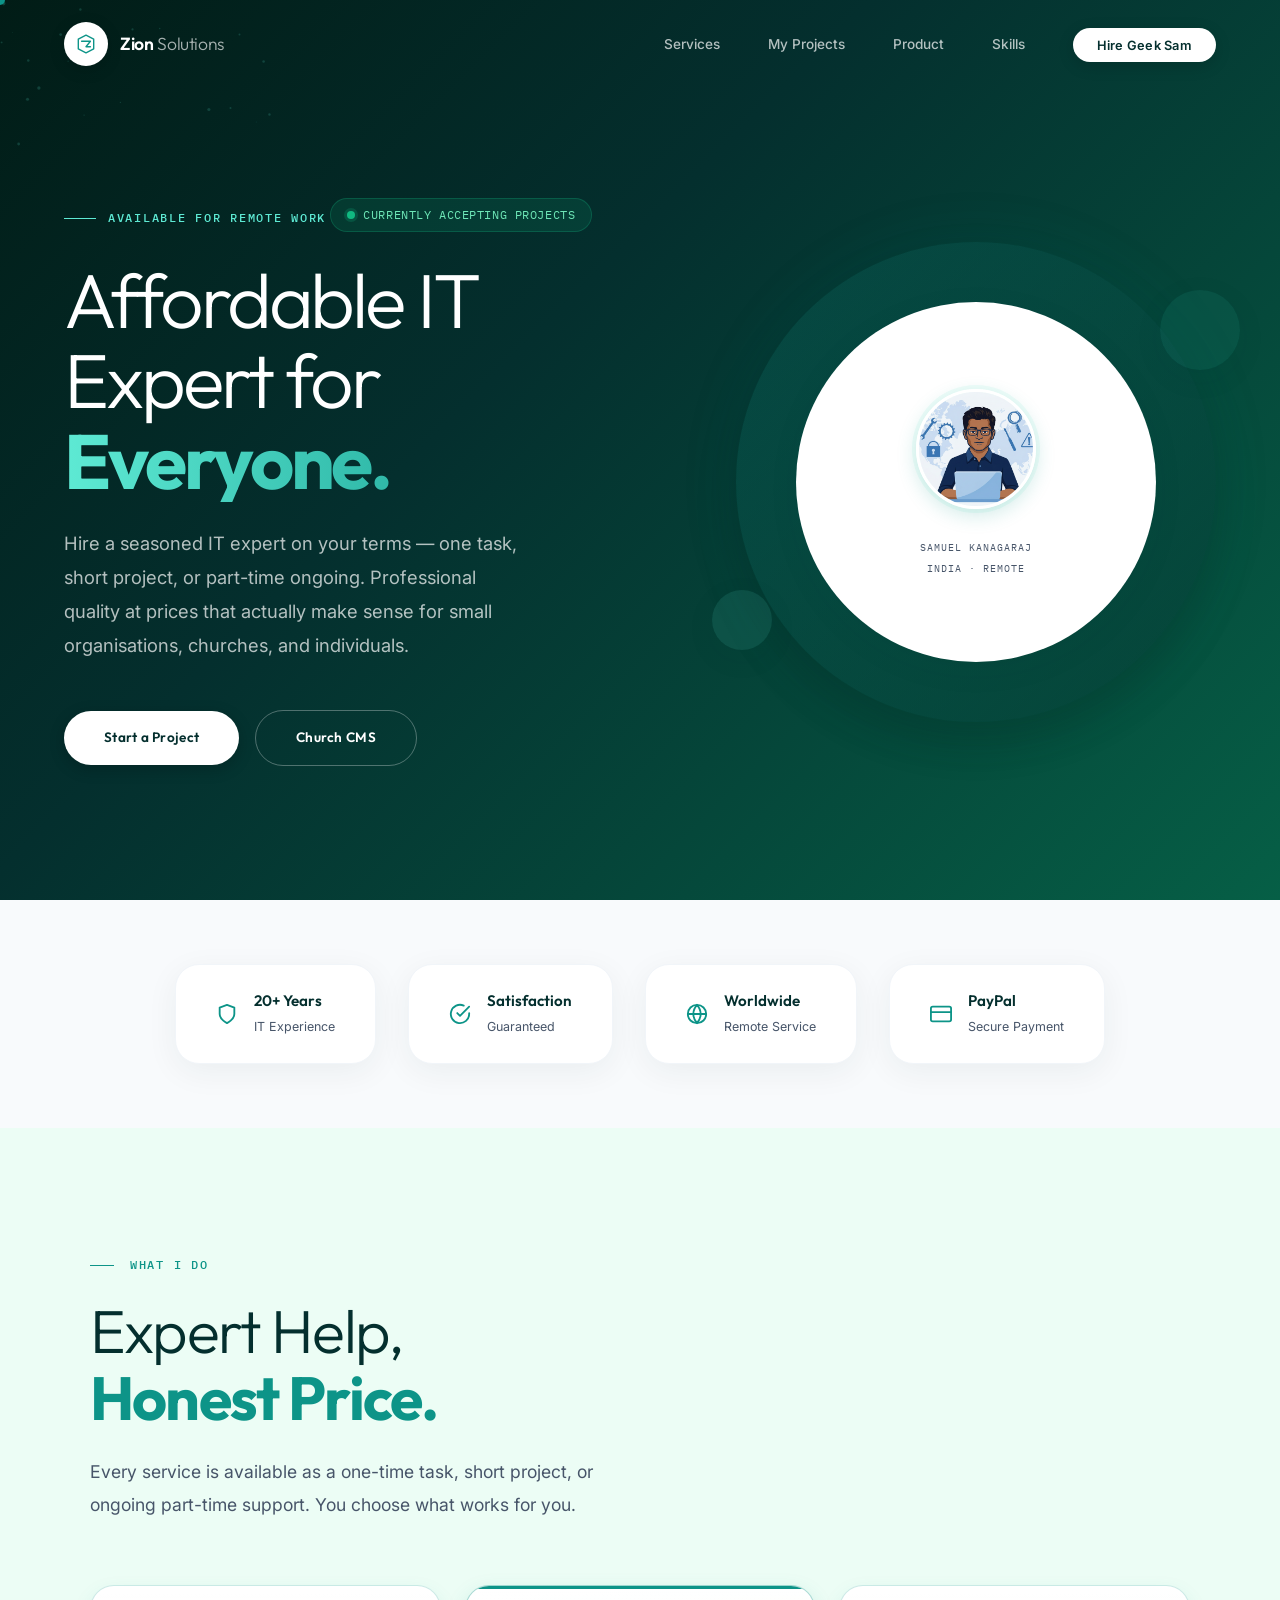
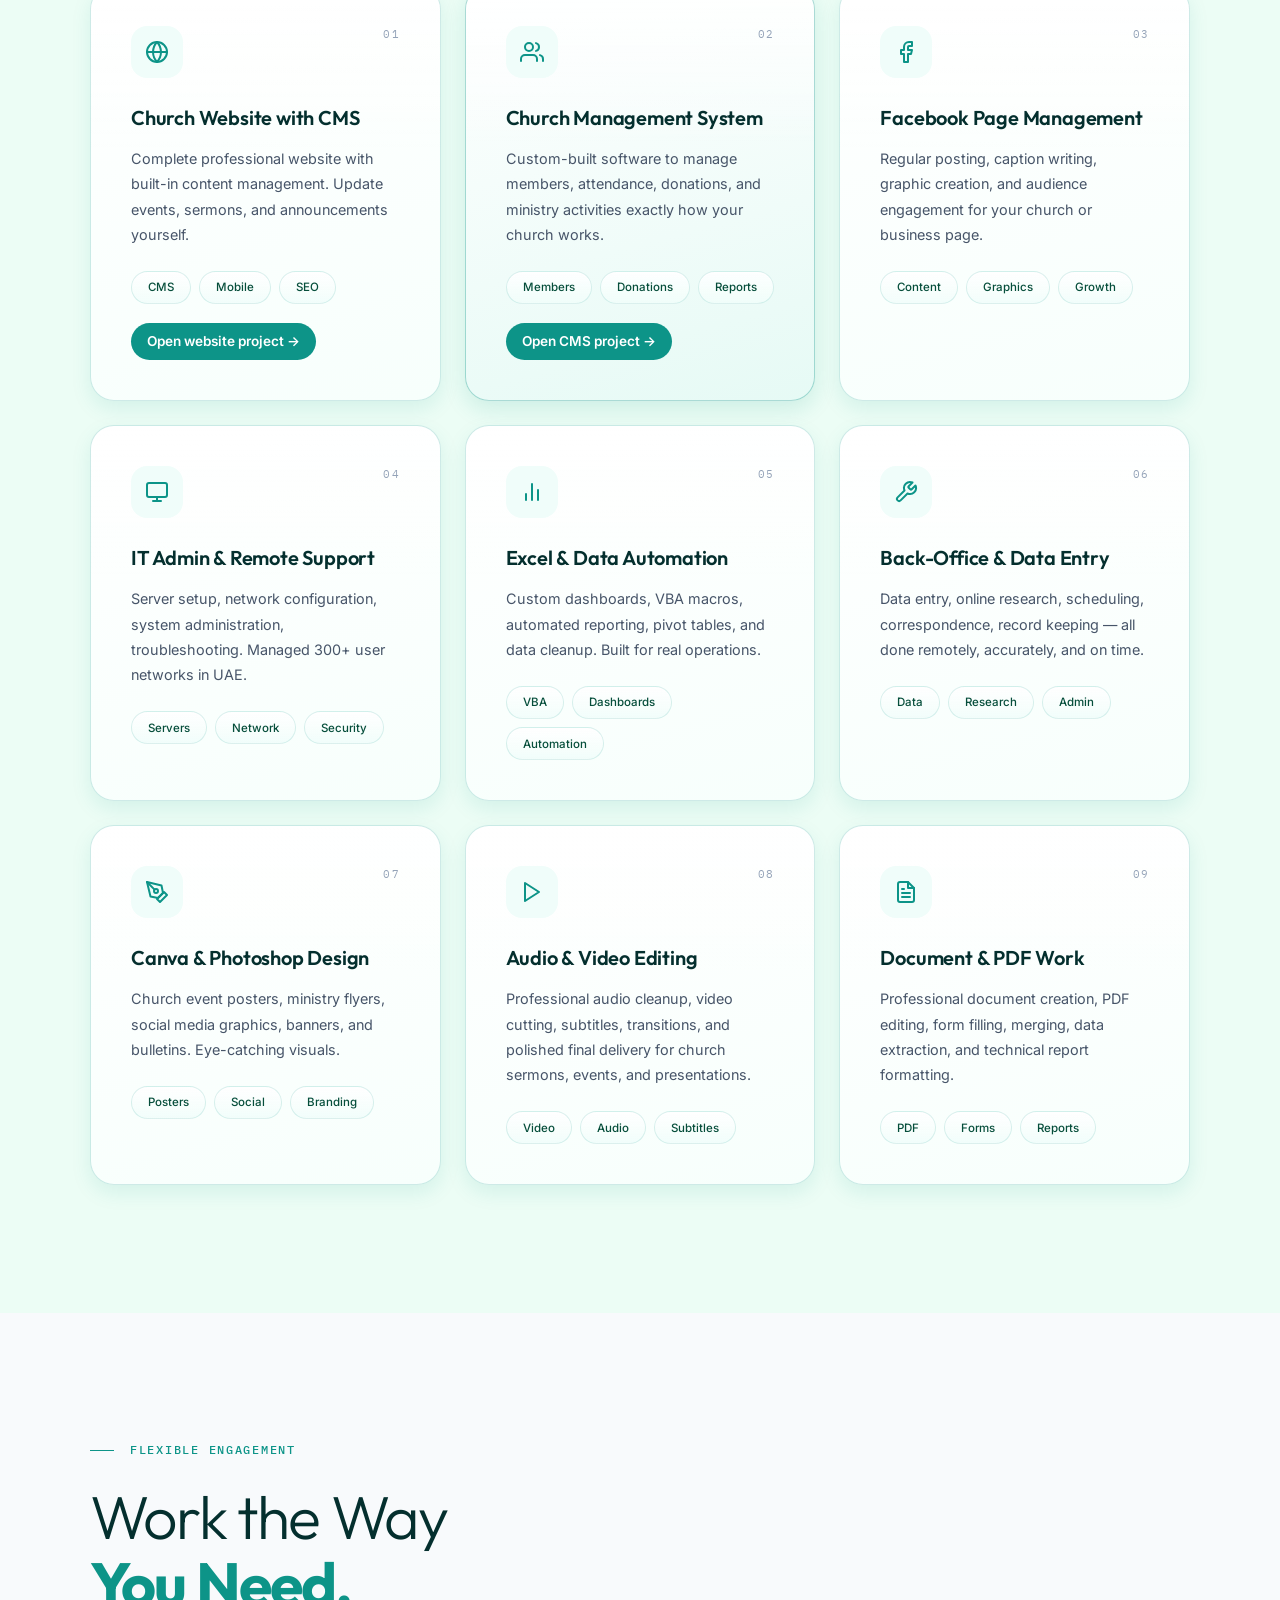
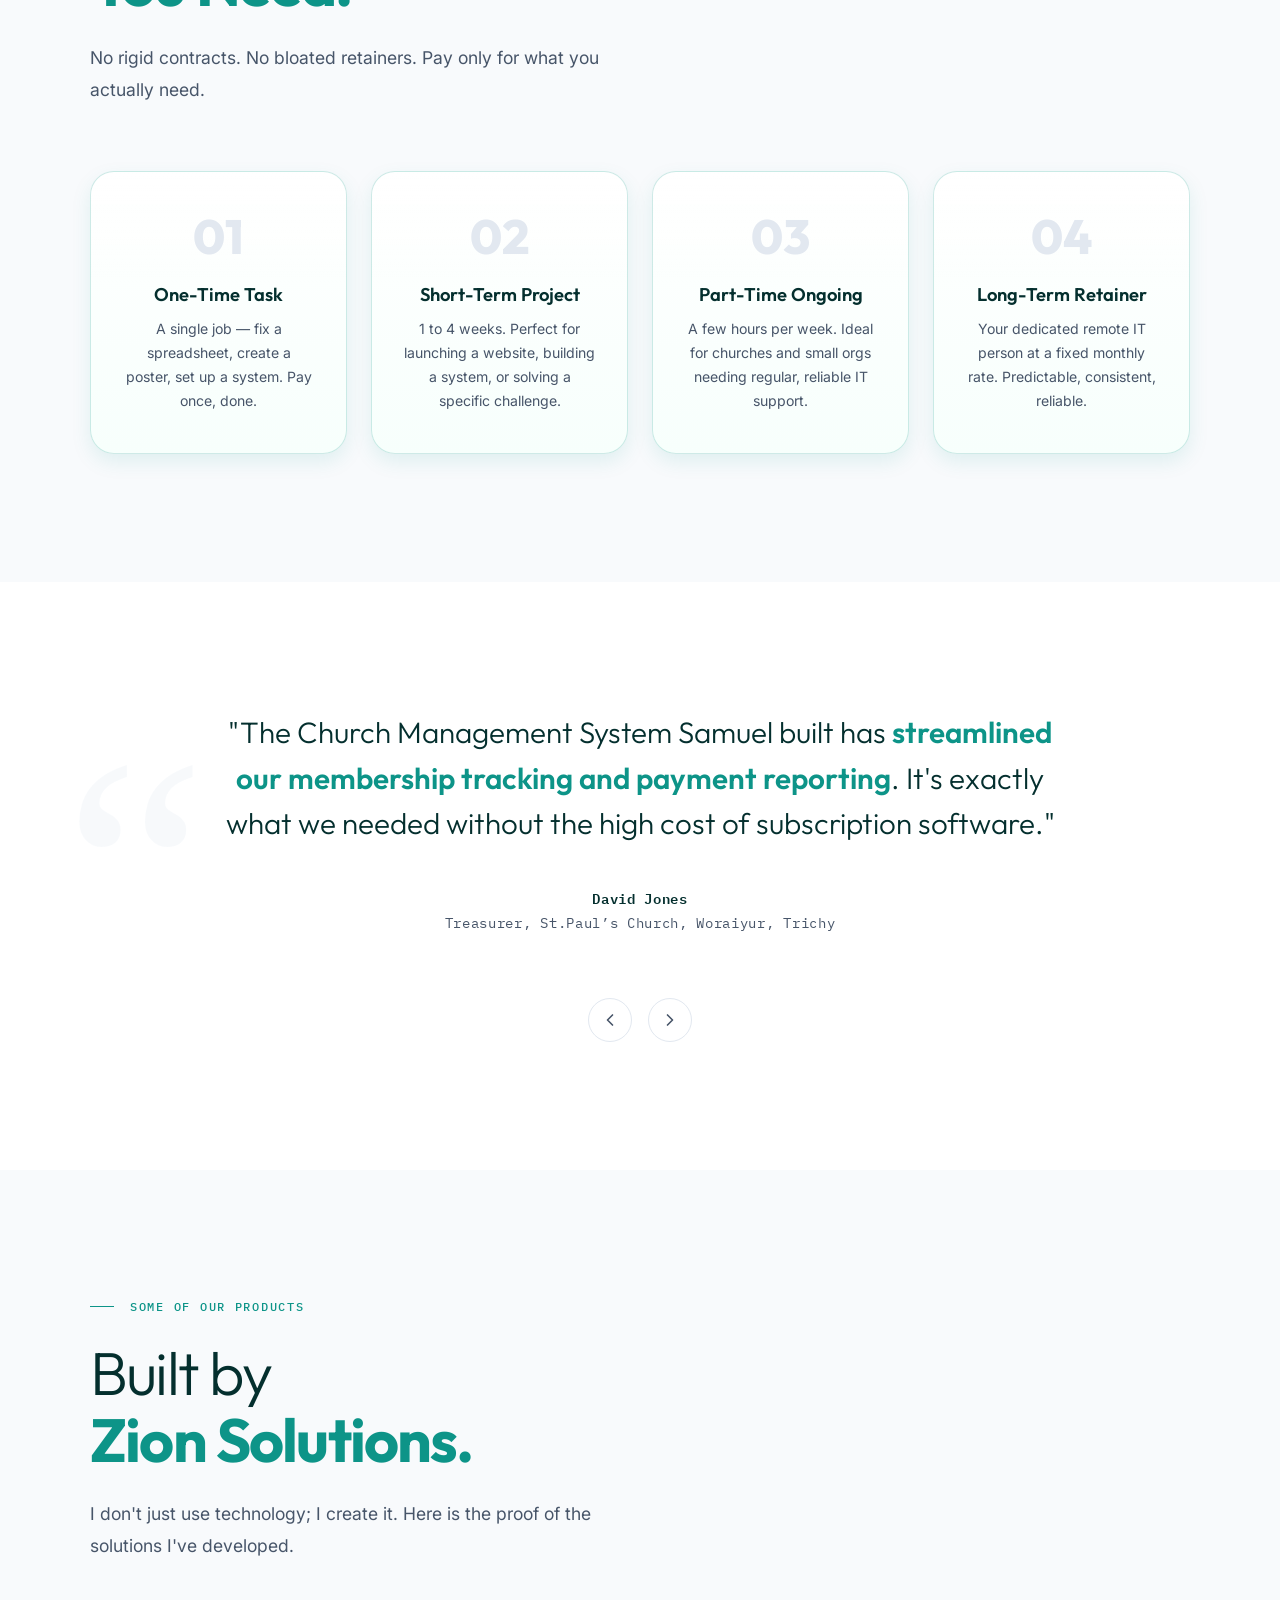
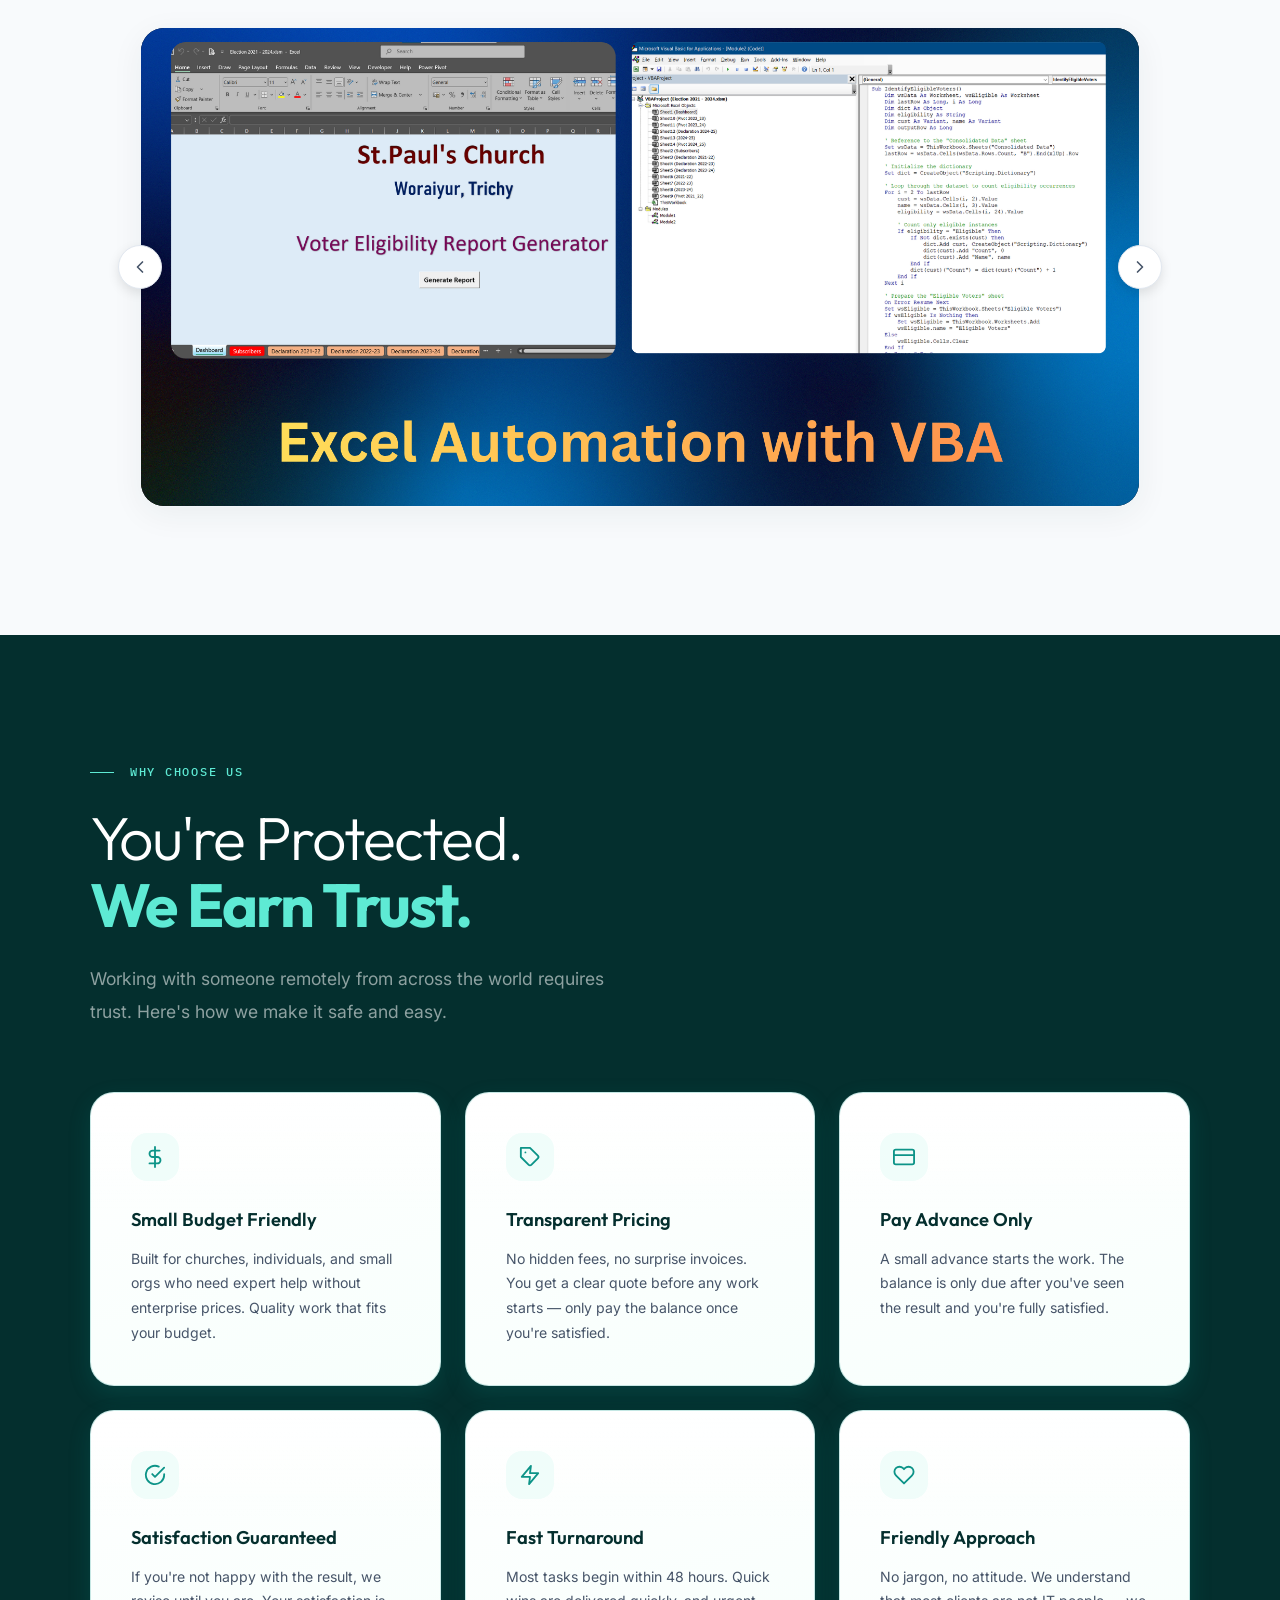
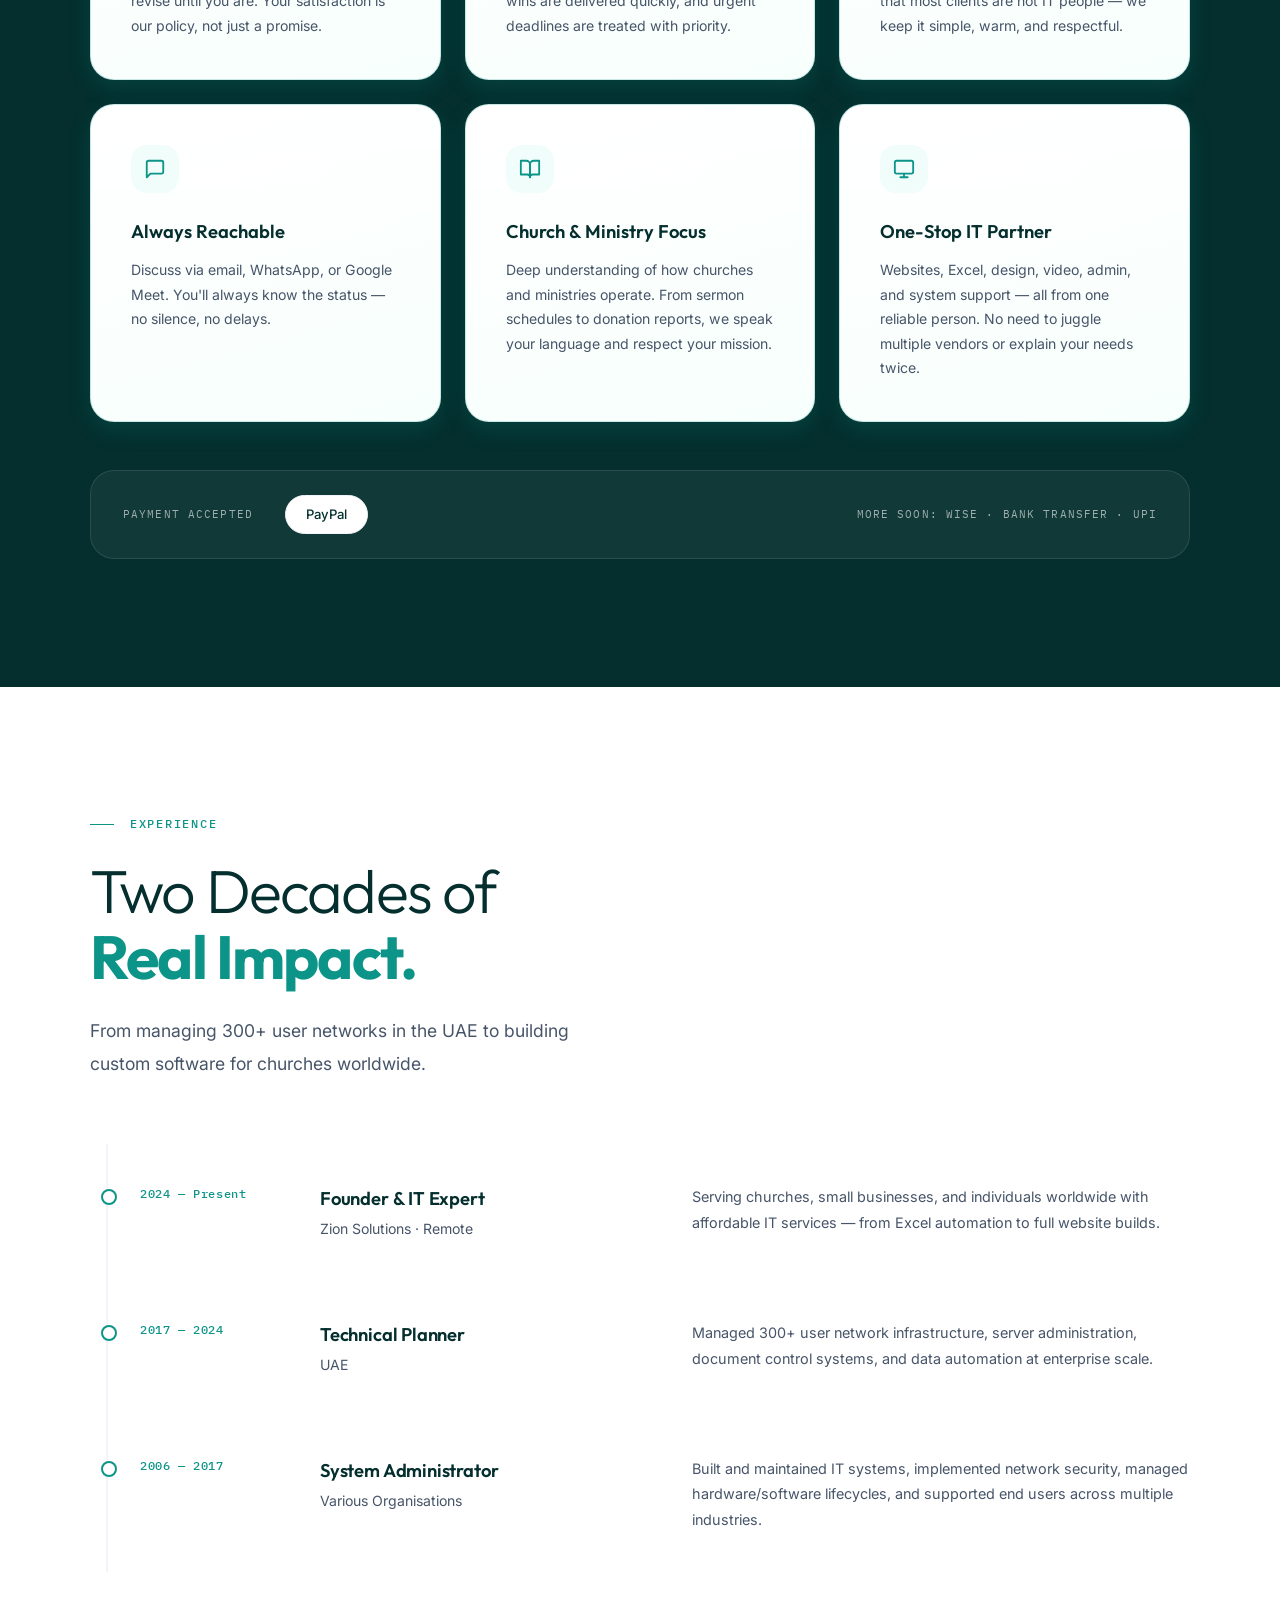
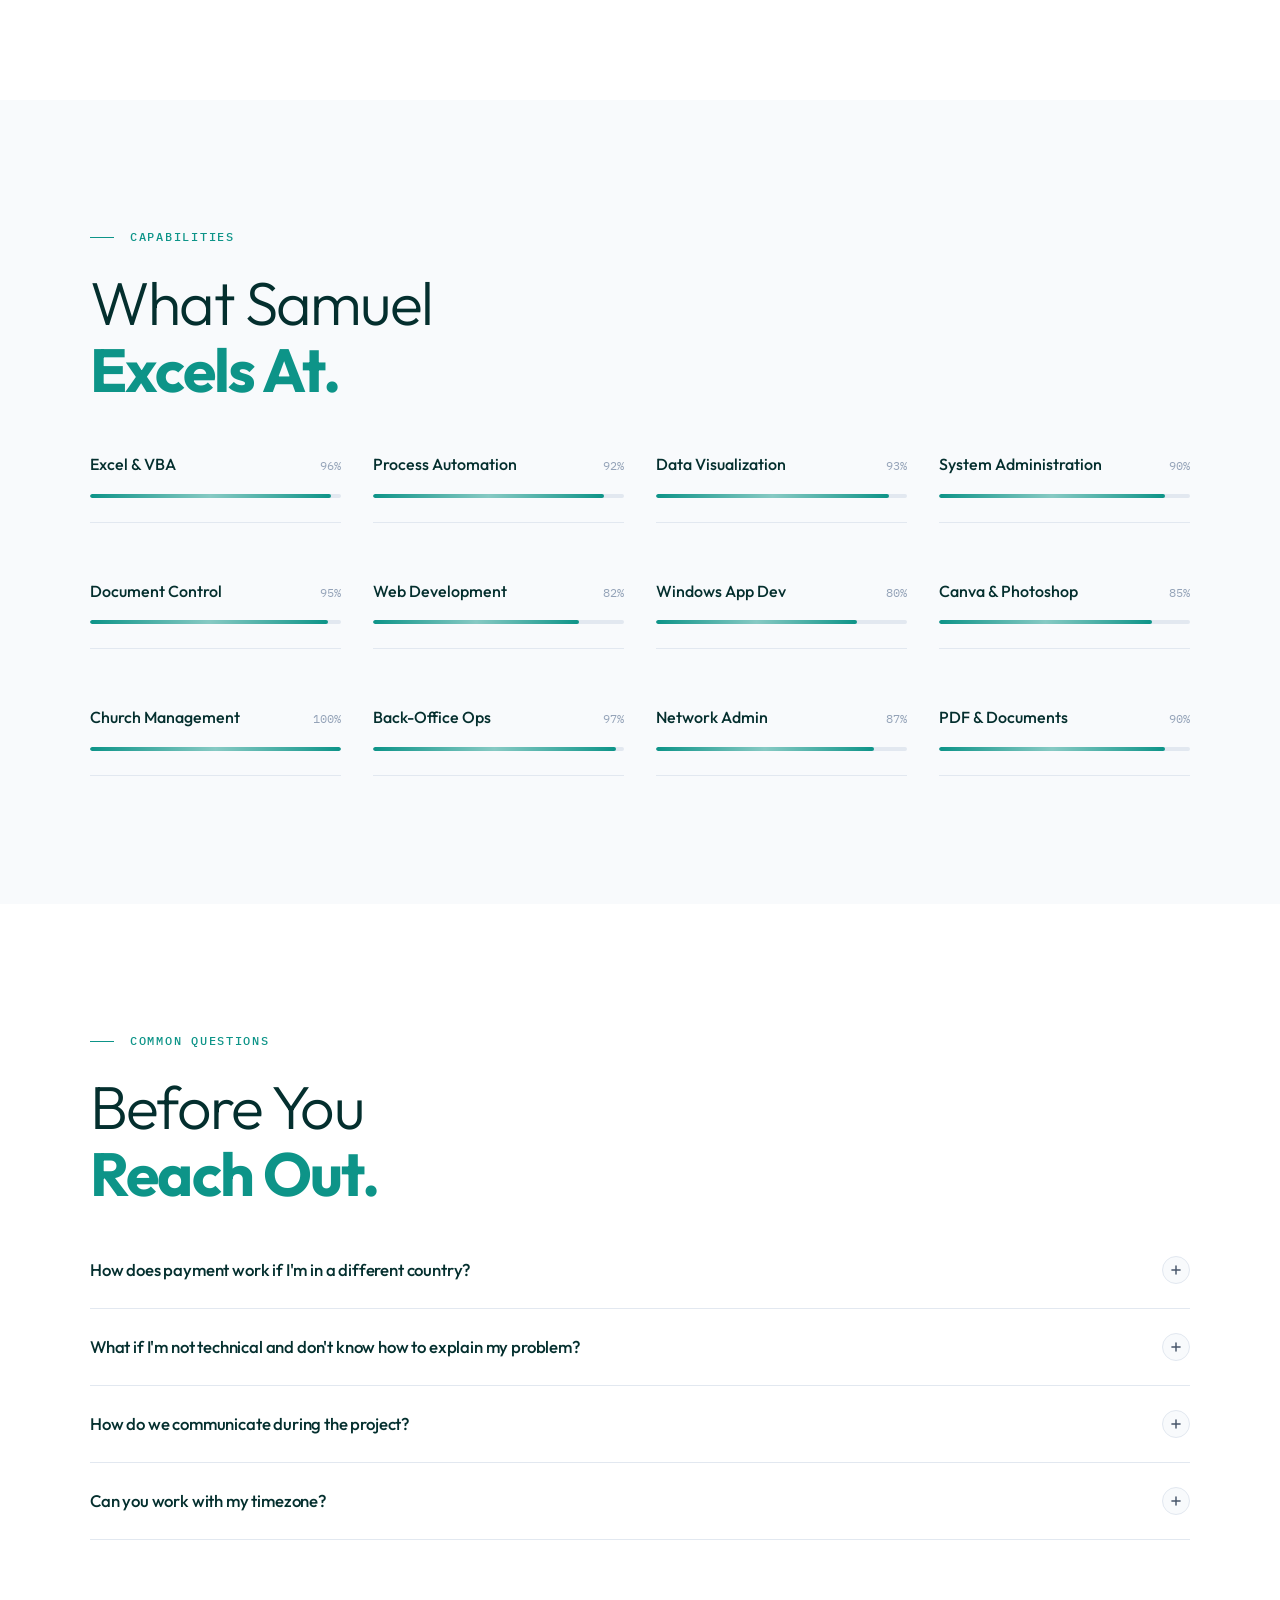
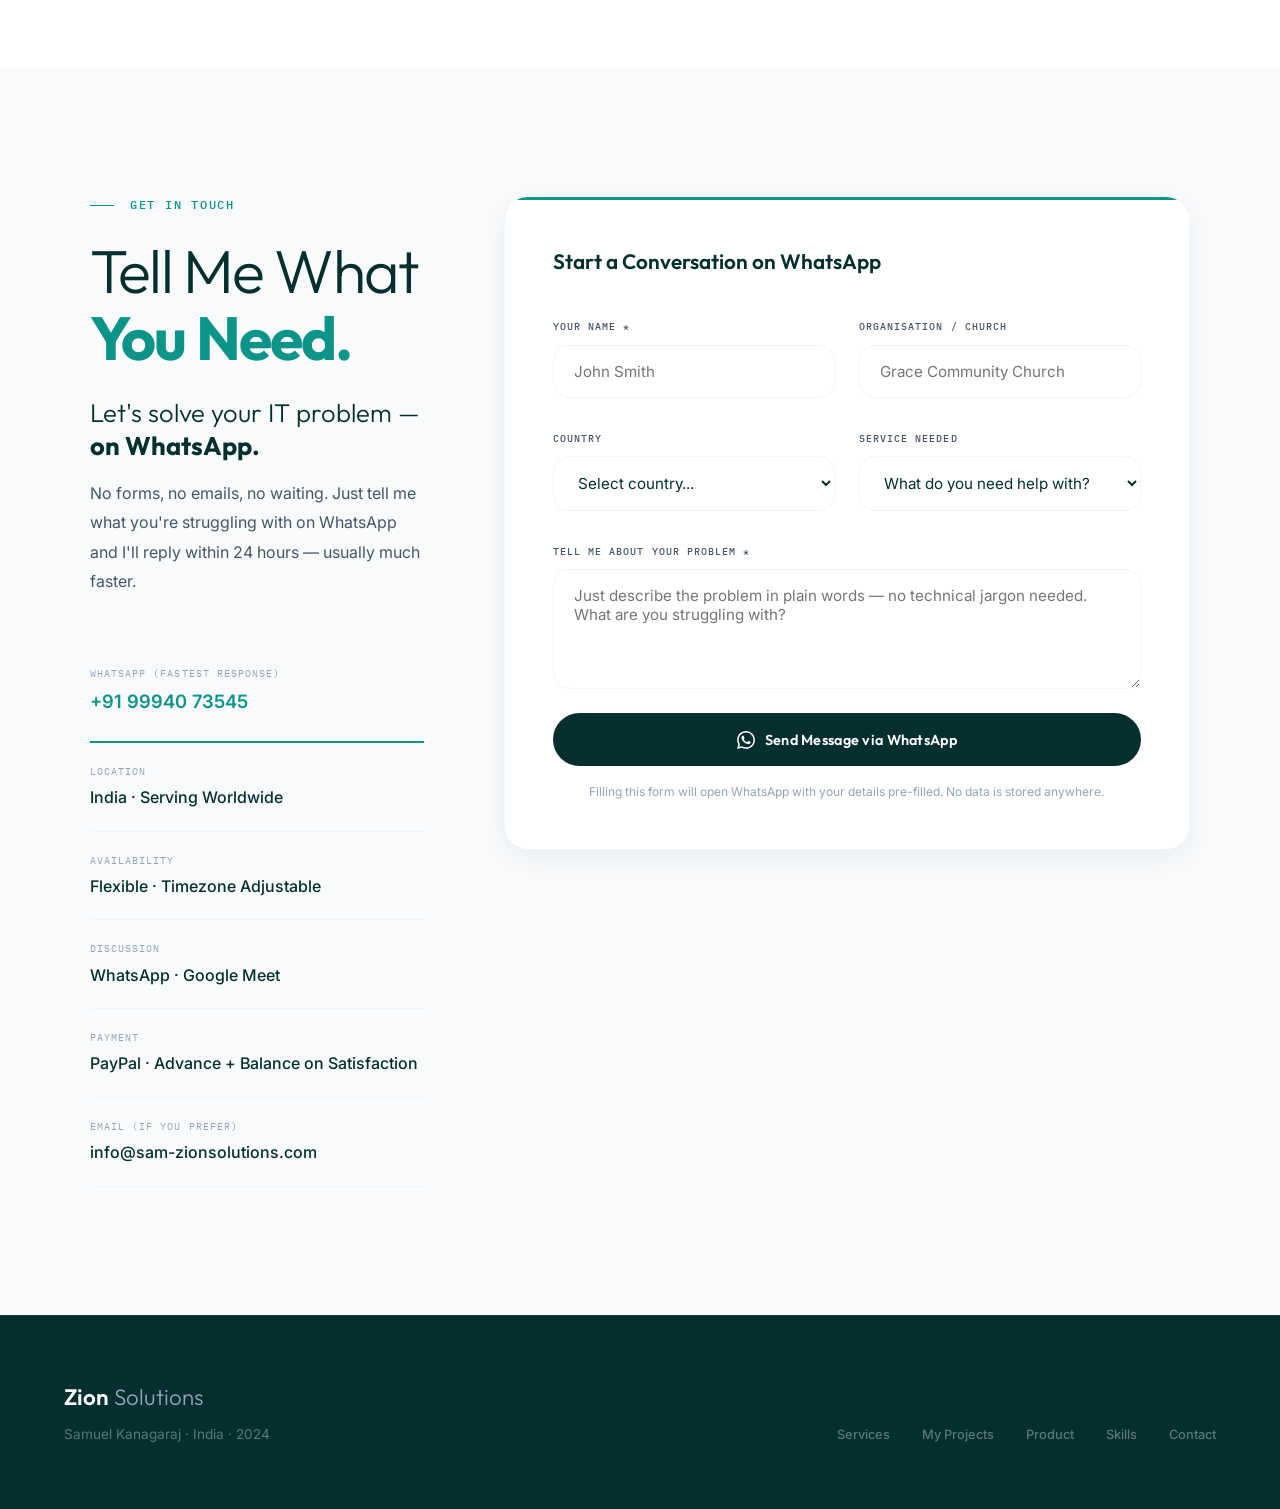
==== commit eeb88c5f: "Give the Church Website home tile the same flashing pill CTA as the CMS card. Co-authored-by: Cursor" ====
--- a/index.html
+++ b/index.html
@@ -515,6 +515,18 @@
 .service-card .card-link {
   display: inline-flex; margin-top: 1rem; color: var(--clay); font-weight: 600; font-size: 0.85rem;
 }
+a.service-card .card-link {
+  position: relative; overflow: hidden; isolation: isolate;
+  margin-top: 1.15rem; padding: 0.5rem 1rem; border-radius: var(--radius-pill);
+  background: var(--clay); color: #fff;
+  animation: cms-link-glow 1.7s ease-in-out infinite;
+}
+a.service-card .card-link::after {
+  content: ''; position: absolute; top: 0; left: -45%; width: 40%; height: 100%;
+  background: linear-gradient(90deg, transparent, rgba(255,255,255,0.9), transparent);
+  animation: cms-link-flash 1.7s ease-in-out infinite;
+  pointer-events: none;
+}
 a.service-card-cms {
   border-color: rgba(13, 148, 136, 0.35);
   box-shadow: inset 0 1px 0 #fff, 0 8px 22px rgba(13, 148, 136, 0.14);
@@ -529,18 +541,6 @@
   transform: translateX(-130%);
   animation: cms-card-sheen 3.4s ease-in-out infinite;
 }
-.service-card-cms .card-link {
-  position: relative; overflow: hidden; isolation: isolate;
-  margin-top: 1.15rem; padding: 0.5rem 1rem; border-radius: var(--radius-pill);
-  background: var(--clay); color: #fff;
-  animation: cms-link-glow 1.7s ease-in-out infinite;
-}
-.service-card-cms .card-link::after {
-  content: ''; position: absolute; top: 0; left: -45%; width: 40%; height: 100%;
-  background: linear-gradient(90deg, transparent, rgba(255,255,255,0.9), transparent);
-  animation: cms-link-flash 1.7s ease-in-out infinite;
-  pointer-events: none;
-}
 @keyframes cms-card-sheen {
   0%, 50% { transform: translateX(-130%); }
   72% { transform: translateX(130%); }
@@ -557,7 +557,7 @@
   50% { box-shadow: 0 0 0 8px rgba(13, 148, 136, 0); }
 }
 @media (prefers-reduced-motion: reduce) {
-  a.service-card-cms::after, .service-card-cms .card-link, .service-card-cms .card-link::after { animation: none; }
+  a.service-card-cms::after, a.service-card .card-link, a.service-card .card-link::after { animation: none; }
 }
 
 /* ── ENGAGEMENT ── */
